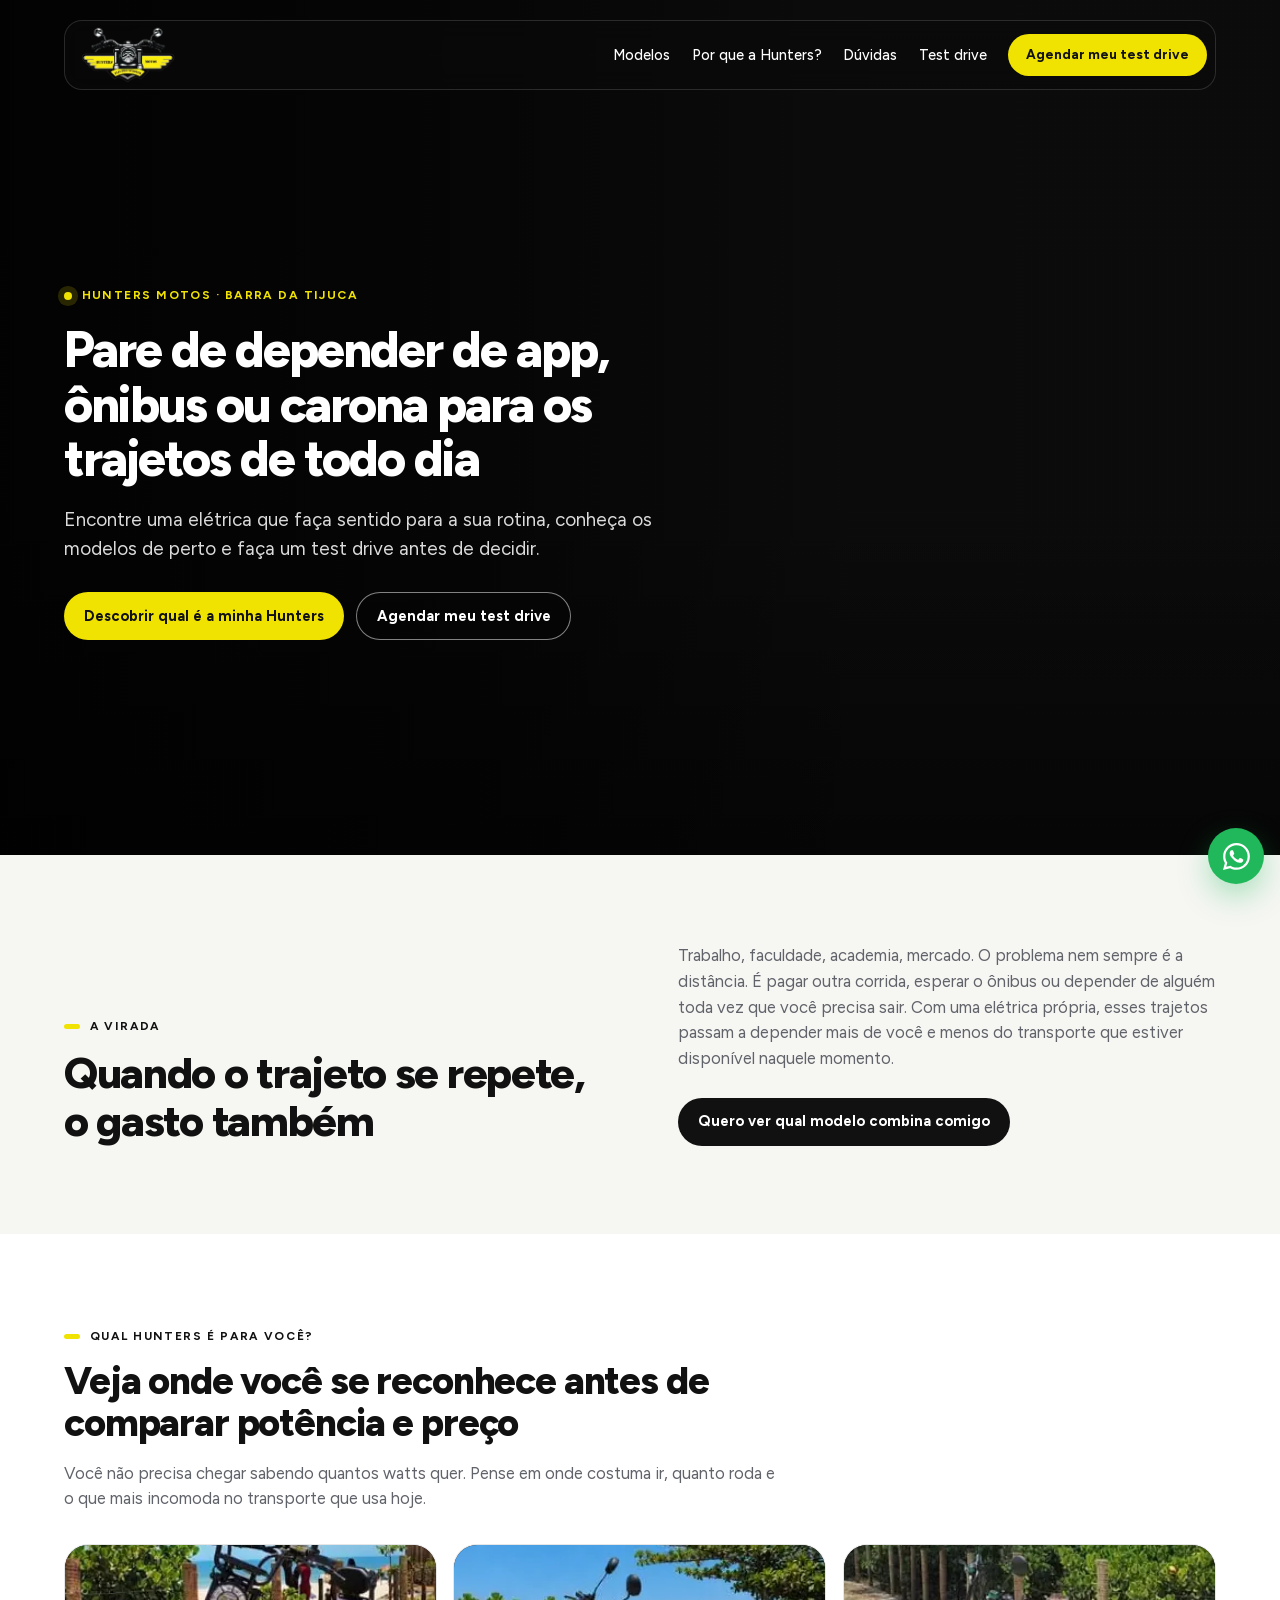
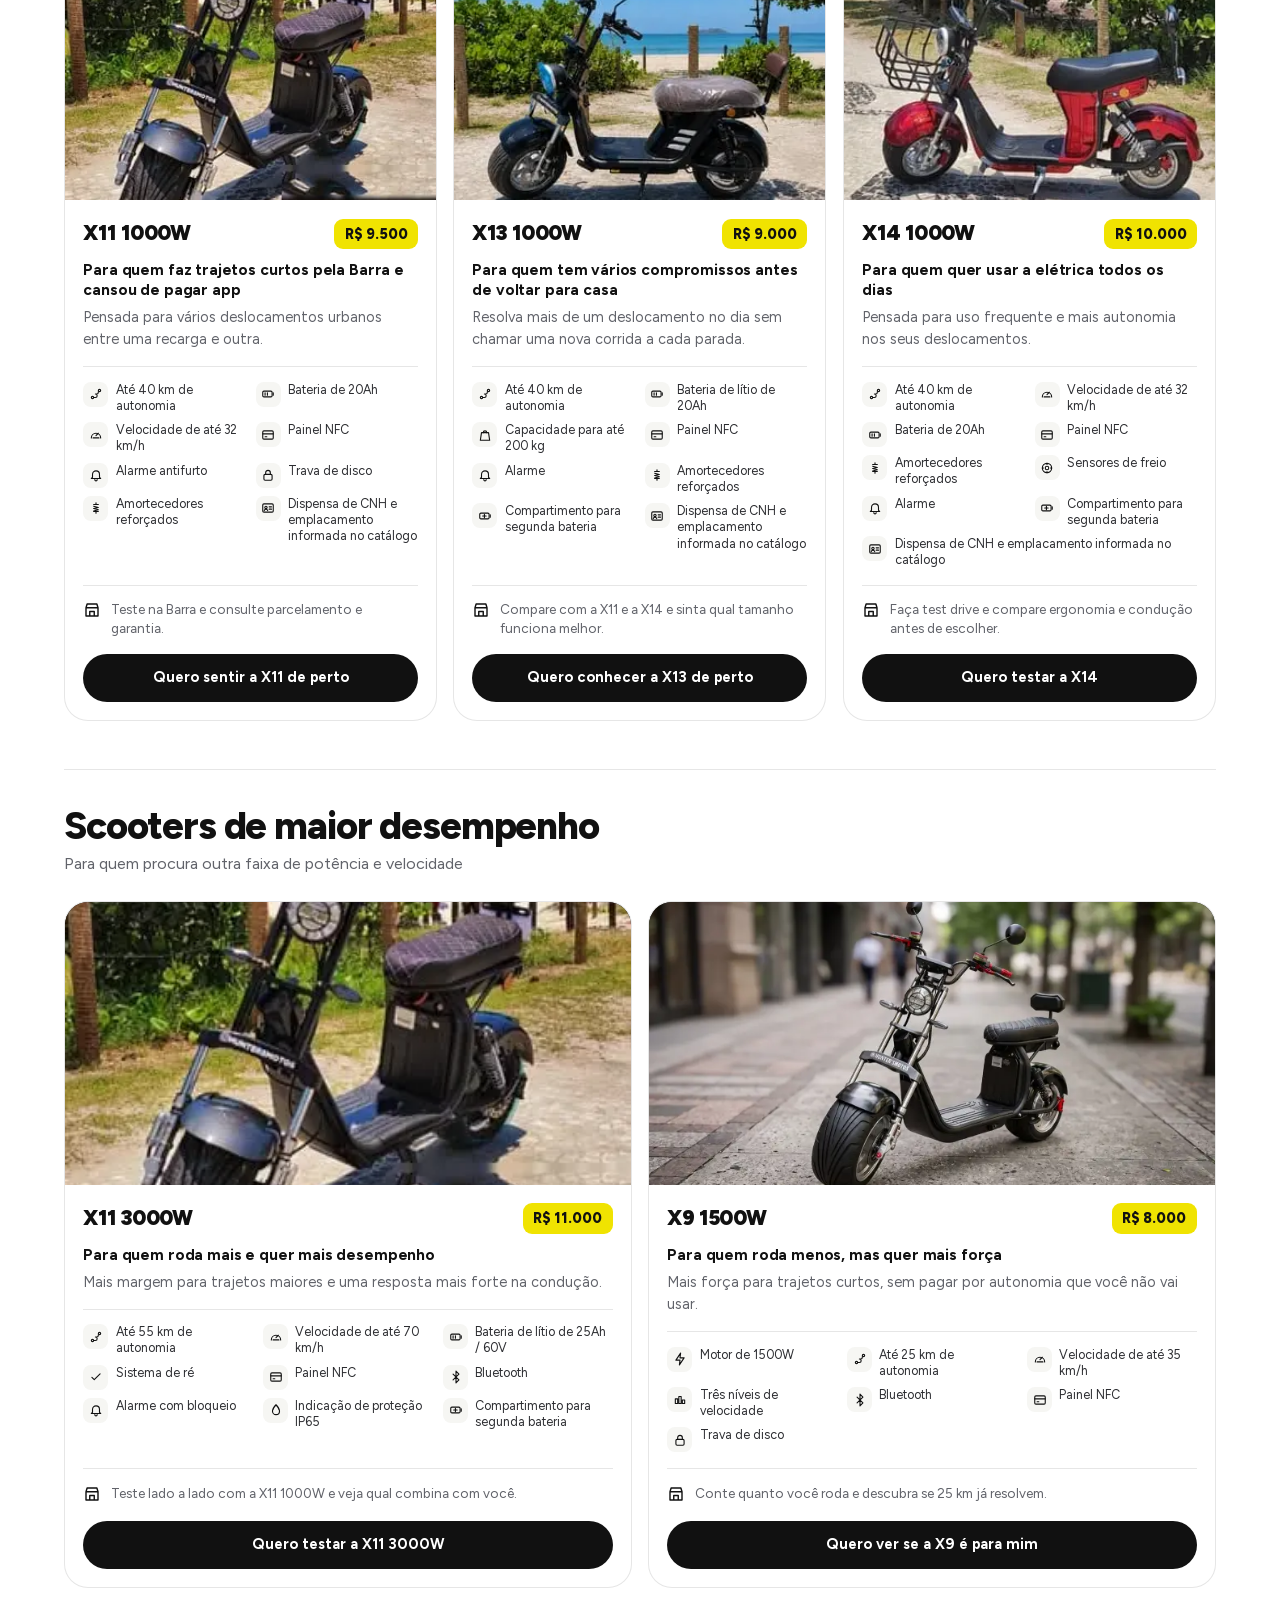
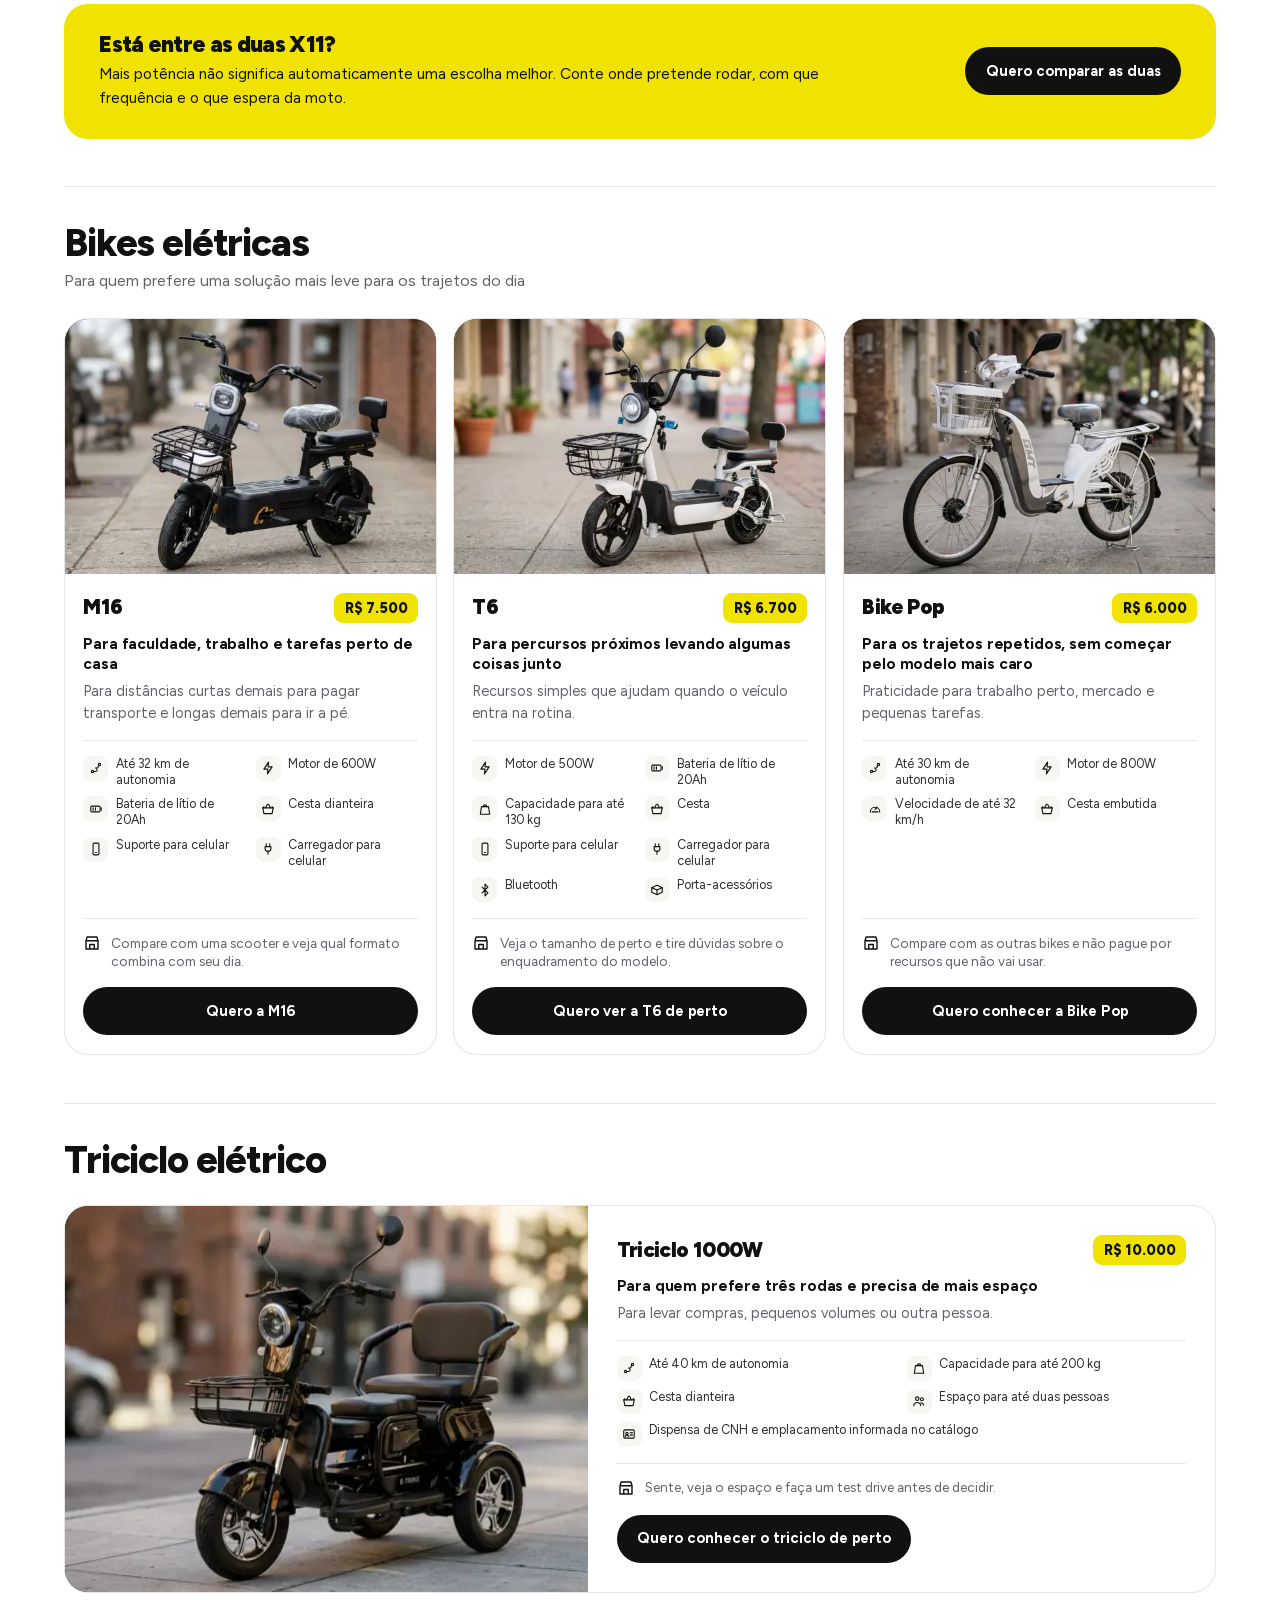
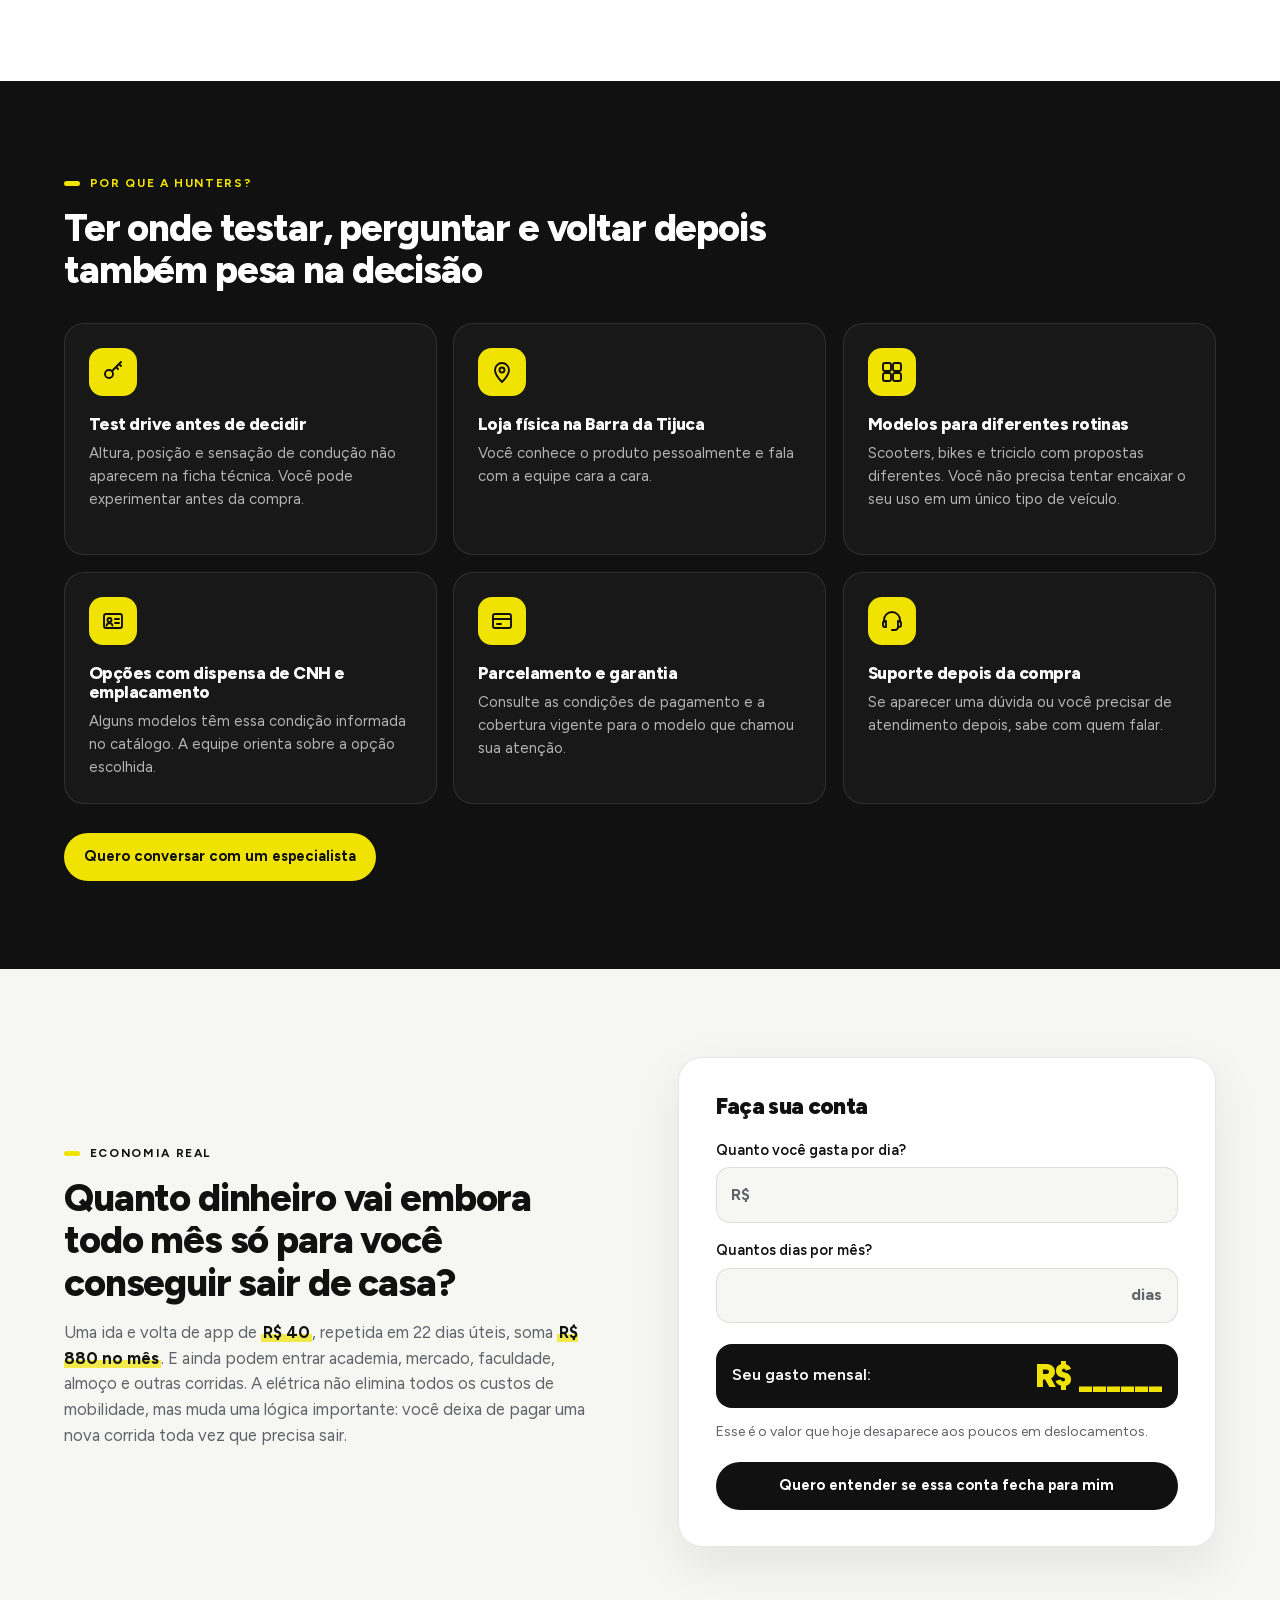
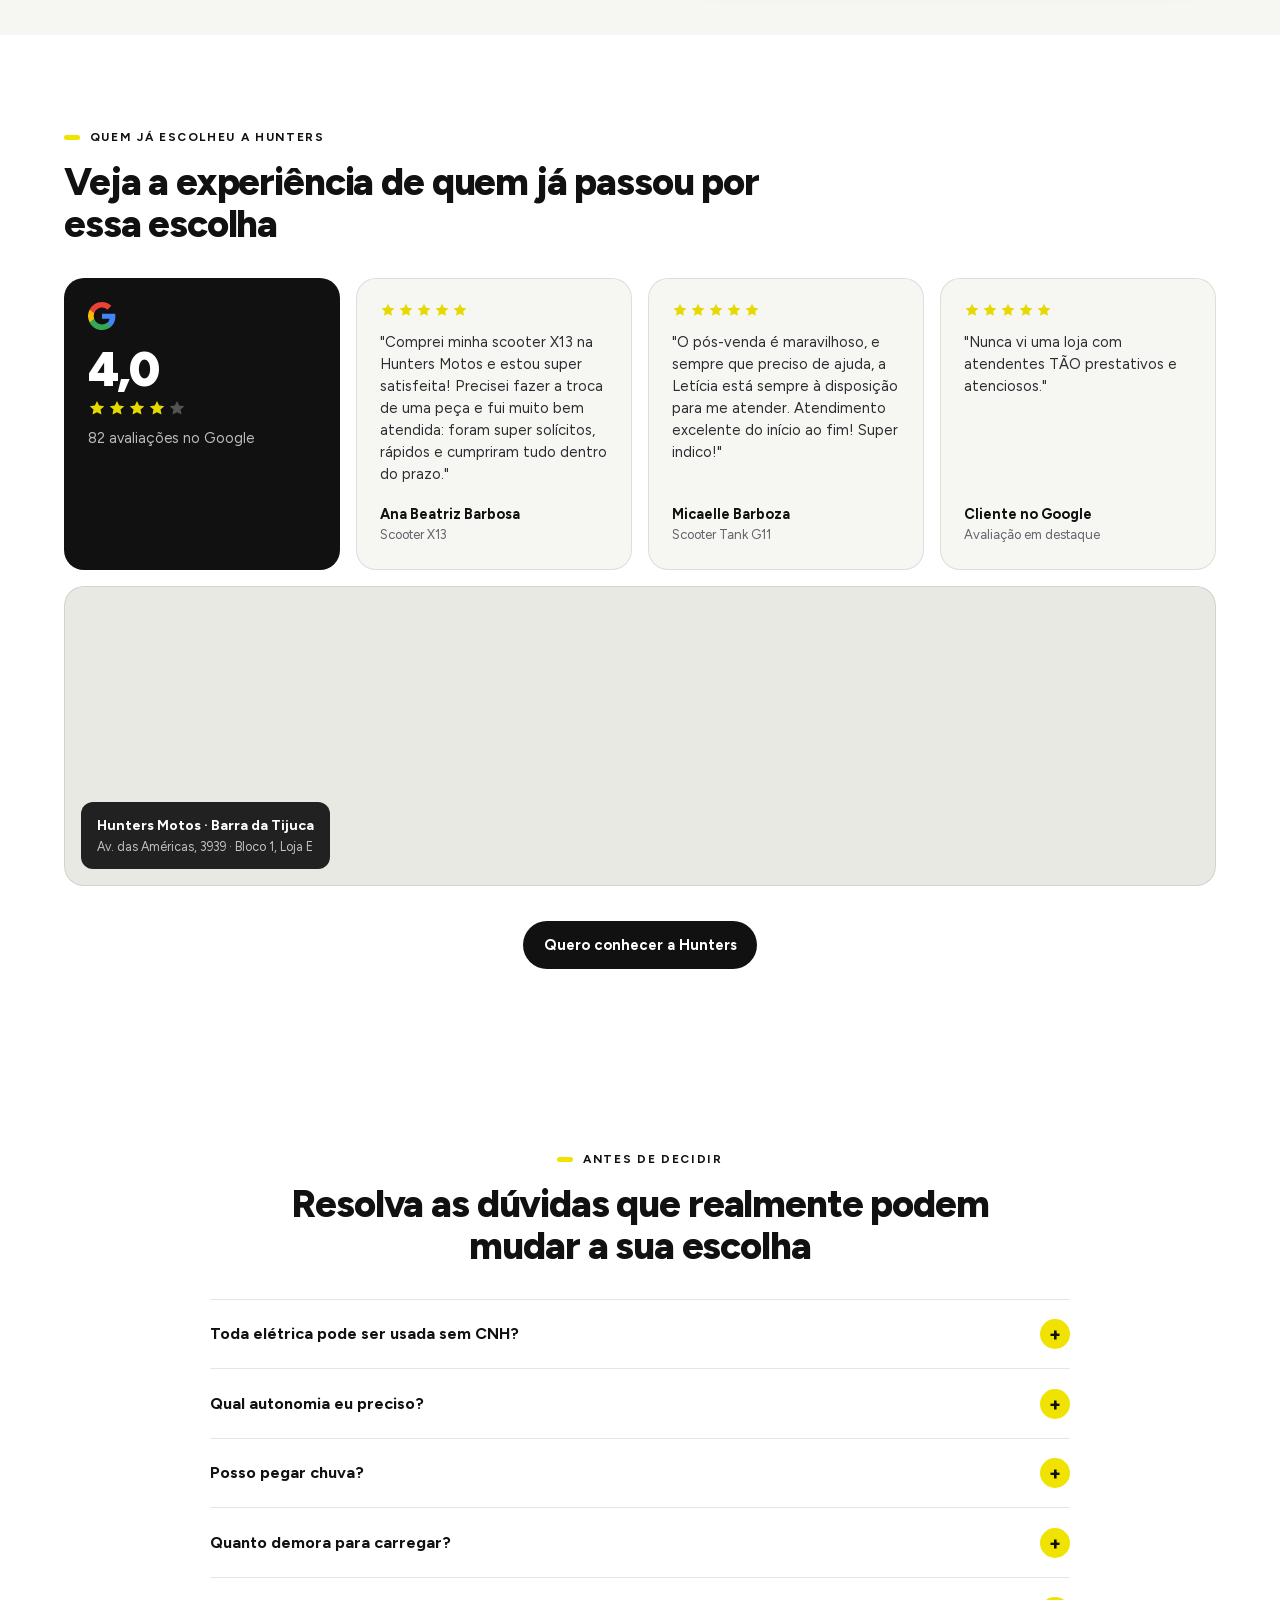
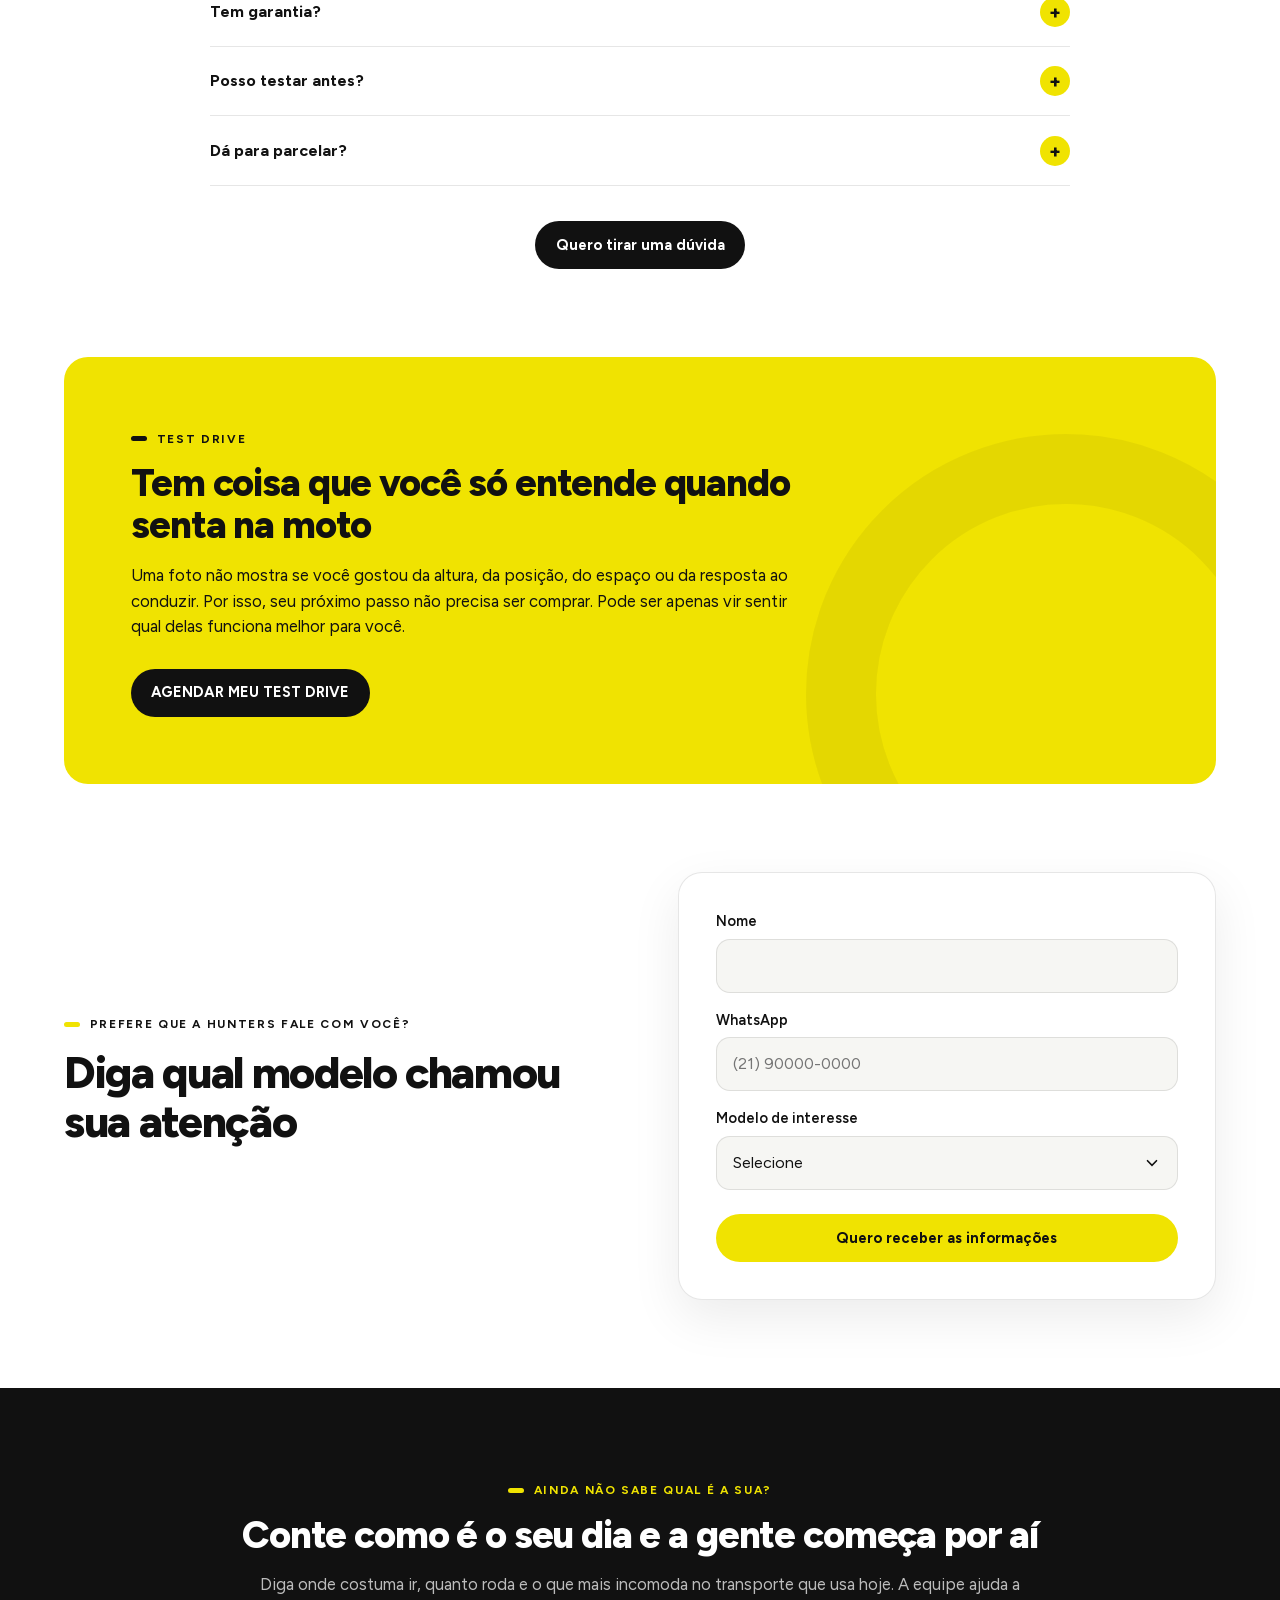
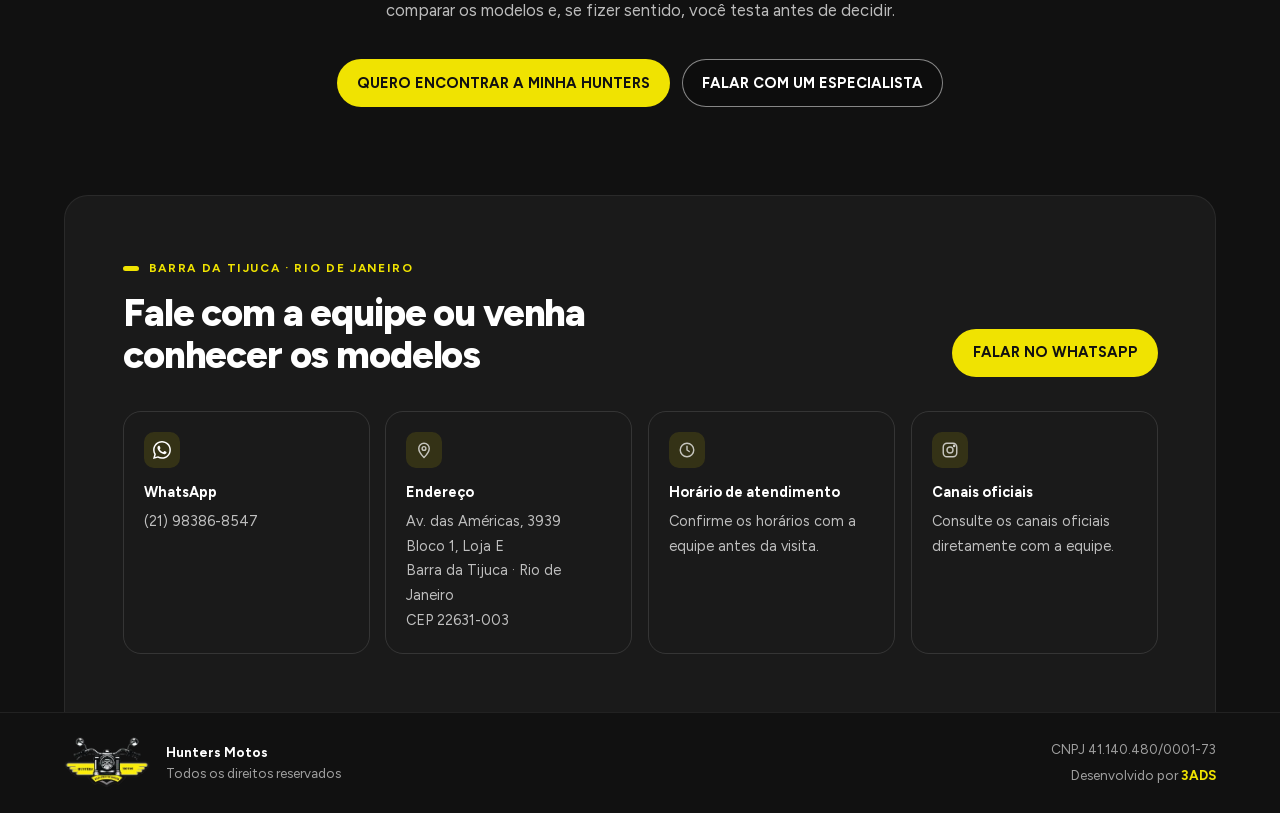
==== index.html @ ceadda67 "feat: hide header based on scroll direction" ====
<!doctype html>
<html lang="pt-BR">
<head>
  <meta charset="utf-8">
  <meta name="viewport" content="width=device-width, initial-scale=1">
  <title>Scooters e bikes elétricas na Barra da Tijuca | Hunters Motos</title>
  <meta name="description" content="Conheça scooters, bikes e triciclo elétricos da Hunters Motos na Barra da Tijuca, Rio de Janeiro. Compare modelos e agende seu test drive.">
  <meta name="robots" content="index, follow, max-image-preview:large, max-snippet:-1, max-video-preview:-1">
  <meta name="theme-color" content="#111111">
  <meta name="author" content="Hunters Motos">
  <meta name="geo.region" content="BR-RJ">
  <meta name="geo.placename" content="Barra da Tijuca, Rio de Janeiro">
  <link rel="canonical" href="https://produto.huntersmotos.com.br/">
  <link rel="alternate" hreflang="pt-BR" href="https://produto.huntersmotos.com.br/">
  <meta property="og:type" content="website">
  <meta property="og:locale" content="pt_BR">
  <meta property="og:site_name" content="Hunters Motos">
  <meta property="og:title" content="Scooters e bikes elétricas na Barra da Tijuca | Hunters Motos">
  <meta property="og:description" content="Compare scooters, bikes e triciclo elétricos e agende um test drive na Hunters Motos, na Barra da Tijuca.">
  <meta property="og:url" content="https://produto.huntersmotos.com.br/">
  <meta property="og:image" content="https://produto.huntersmotos.com.br/assets/images/hero-hunters.webp">
  <meta property="og:image:width" content="1920">
  <meta property="og:image:height" content="900">
  <meta property="og:image:alt" content="Scooter elétrica da Hunters Motos na Barra da Tijuca">
  <meta name="twitter:card" content="summary_large_image">
  <meta name="twitter:title" content="Scooters e bikes elétricas na Barra da Tijuca | Hunters Motos">
  <meta name="twitter:description" content="Compare modelos elétricos e agende seu test drive na Hunters Motos.">
  <meta name="twitter:image" content="https://produto.huntersmotos.com.br/assets/images/hero-hunters.webp">
  <link rel="icon" href="assets/images/logo-hunters.png" sizes="388x230">
  <link rel="preload" as="image" href="assets/images/hero-hunters-mobile-768.webp" media="(max-width: 900px)" fetchpriority="high">
  <link rel="preload" as="image" href="assets/images/hero-hunters-1280.webp" media="(min-width: 901px)" fetchpriority="high">
  <link rel="preload" as="font" href="assets/fonts/Figtree-Variable.woff2" type="font/woff2" crossorigin>
  <link rel="stylesheet" href="assets/css/styles.min.css?v=18">
  <script type="application/ld+json">
  {
    "@context": "https://schema.org",
    "@graph": [
      {
        "@type": "WebSite",
        "@id": "https://produto.huntersmotos.com.br/#website",
        "url": "https://produto.huntersmotos.com.br/",
        "name": "Hunters Motos",
        "inLanguage": "pt-BR"
      },
      {
        "@type": ["LocalBusiness", "Store"],
        "@id": "https://produto.huntersmotos.com.br/#localbusiness",
        "name": "Hunters Motos",
        "url": "https://produto.huntersmotos.com.br/",
        "image": "https://produto.huntersmotos.com.br/assets/images/hero-hunters.webp",
        "logo": "https://produto.huntersmotos.com.br/assets/images/logo-hunters.png",
        "telephone": "+55 21 98386-8547",
        "address": {
          "@type": "PostalAddress",
          "streetAddress": "Av. das Américas, 3939, Bloco 1, Loja E",
          "addressLocality": "Rio de Janeiro",
          "addressRegion": "RJ",
          "postalCode": "22631-003",
          "addressCountry": "BR"
        },
        "areaServed": "Barra da Tijuca, Rio de Janeiro",
        "hasMap": "https://www.google.com/maps/place/Hunters+Motos+%7C+Scooters+El%C3%A9tricas/@-23.0007255,-43.352311,17z/"
      },
      {
        "@type": "FAQPage",
        "@id": "https://produto.huntersmotos.com.br/#faq",
        "mainEntity": [
          {"@type":"Question","name":"Toda elétrica pode ser usada sem CNH?","acceptedAnswer":{"@type":"Answer","text":"Não. Isso depende da categoria e das características do veículo. Nos modelos em que o catálogo informa dispensa, confirme com a equipe as condições aplicáveis."}},
          {"@type":"Question","name":"Qual autonomia eu preciso?","acceptedAnswer":{"@type":"Answer","text":"Depende de quanto você roda por dia. Se a sua rotina é curta, talvez você não precise pagar pelo maior número do catálogo."}},
          {"@type":"Question","name":"Posso pegar chuva?","acceptedAnswer":{"@type":"Answer","text":"A resistência varia conforme o modelo. Confira a especificação da opção escolhida."}},
          {"@type":"Question","name":"Quanto demora para carregar?","acceptedAnswer":{"@type":"Answer","text":"Varia conforme bateria e modelo. O catálogo informa cerca de 6 horas em alguns produtos e de 6 a 8 horas na X11 3000W."}},
          {"@type":"Question","name":"Tem garantia?","acceptedAnswer":{"@type":"Answer","text":"Sim. Consulte a cobertura e as condições vigentes antes da compra."}},
          {"@type":"Question","name":"Posso testar antes?","acceptedAnswer":{"@type":"Answer","text":"Sim. O test drive pode ser agendado na loja da Barra da Tijuca."}},
          {"@type":"Question","name":"Dá para parcelar?","acceptedAnswer":{"@type":"Answer","text":"Sim. A equipe informa as condições disponíveis para o modelo escolhido."}}
        ]
      }
    ]
  }
  </script>
</head>
<body>
  <a class="skip-link" href="#conteudo">Pular para o conteúdo</a>

  <header class="site-header"><div class="container nav">
    <a class="brand" href="#topo" aria-label="Hunters Motos — início"><img src="assets/images/logo-hunters-194.webp" srcset="assets/images/logo-hunters-194.webp 194w, assets/images/logo-hunters.webp 388w" sizes="94px" alt="Hunters Motos · Electric Scooter" width="194" height="115" decoding="async"></a>
    <nav class="nav-links" aria-label="Principal">
      <a href="#modelos">Modelos</a><a href="#por-que">Por que a Hunters?</a><a href="#duvidas">Dúvidas</a><a href="#test-drive">Test drive</a>
      <a class="btn btn-small" data-whatsapp data-message="Oi, Hunters! Vi os modelos no site e quero agendar um test drive. Pode me passar os horários?">Agendar meu test drive</a>
    </nav>
  </div></header>

  <main id="conteudo">
    <!-- HERO -->
    <section class="hero" id="topo">
      <picture class="hero-media" aria-hidden="true">
        <source media="(max-width: 900px)" srcset="assets/images/hero-hunters-mobile-768.webp 768w, assets/images/hero-hunters-mobile.webp 1075w" sizes="100vw">
        <source media="(min-width: 901px)" srcset="assets/images/hero-hunters-1280.webp 1280w, assets/images/hero-hunters.webp 1920w" sizes="100vw">
        <img src="assets/images/hero-hunters-1280.webp" alt="" width="1280" height="600" fetchpriority="high" decoding="async">
      </picture>
      <div class="container"><div class="hero-copy">
        <p class="hero-label hero-reveal hero-reveal-label">HUNTERS MOTOS · BARRA DA TIJUCA</p>
        <h1 data-animated-heading aria-label="Pare de depender de app, ônibus ou carona para os trajetos de todo dia">Pare de depender de app, <br>ônibus ou carona para os <br>trajetos de todo dia</h1>
        <p class="lead hero-reveal hero-reveal-copy">Encontre uma elétrica que faça sentido para a sua rotina, conheça os modelos de perto e faça um test drive antes de decidir.</p>
        <div class="hero-actions hero-reveal hero-reveal-actions">
          <a class="btn" href="#modelos">Descobrir qual é a minha Hunters</a>
          <a class="btn btn-outline" data-whatsapp data-message="Oi, Hunters! Vi os modelos no site e quero agendar um test drive. Pode me passar os horários?">Agendar meu test drive</a>
        </div>
      </div></div>
    </section>

    <!-- 02 A VIRADA -->
    <section class="turn-section"><div class="container turn">
      <div><p class="eyebrow">A virada</p><h2>Quando o trajeto se repete, o gasto também</h2></div>
      <div class="turn-copy">
        <p>Trabalho, faculdade, academia, mercado. O problema nem sempre é a distância. É pagar outra corrida, esperar o ônibus ou depender de alguém toda vez que você precisa sair. Com uma elétrica própria, esses trajetos passam a depender mais de você e menos do transporte que estiver disponível naquele momento.</p>
        <a class="btn btn-dark" href="#modelos">Quero ver qual modelo combina comigo</a>
      </div>
    </div></section>

    <!-- 03 QUAL HUNTERS É PARA VOCÊ -->
    <section class="products-section" id="modelos">
      <div class="container"><div class="section-intro">
        <p class="eyebrow">Qual Hunters é para você?</p>
        <h2>Veja onde você se reconhece antes de comparar potência e preço</h2>
        <p>Você não precisa chegar sabendo quantos watts quer. Pense em onde costuma ir, quanto roda e o que mais incomoda no transporte que usa hoje.</p>
      </div></div>

      <div class="model-row">
        <article class="product-card">
          <div class="product-media"><img src="assets/images/products/x11-optimized.webp" alt="Scooter elétrica X11 da Hunters Motos" width="339" height="306" loading="lazy" decoding="async"></div>
          <div class="product-body">
            <div class="product-title-row"><h3 class="product-title">X11 1000W</h3><div class="product-price">R$ 9.500</div></div>
            <p class="product-for">Para quem faz trajetos curtos pela Barra e cansou de pagar app</p>
            <p class="product-desc">Pensada para vários deslocamentos urbanos entre uma recarga e outra.</p>
            <ul class="spec-list"><li>Até 40 km de autonomia</li><li>Bateria de 20Ah</li><li>Velocidade de até 32 km/h</li><li>Painel NFC</li><li>Alarme antifurto</li><li>Trava de disco</li><li>Amortecedores reforçados</li><li>Dispensa de CNH e emplacamento informada no catálogo</li></ul>
            <p class="why"><span class="why-icon" data-icon="store"></span>Teste na Barra e consulte parcelamento e garantia.</p>
            <a class="btn btn-dark" data-whatsapp data-message="Oi, Hunters! Quero sentir a X11 1000W de perto.">Quero sentir a X11 de perto</a>
          </div>
        </article>

        <article class="product-card">
          <div class="product-media"><img src="assets/images/products/x13-optimized.webp" alt="Scooter elétrica X13 da Hunters Motos" width="338" height="240" loading="lazy" decoding="async"></div>
          <div class="product-body">
            <div class="product-title-row"><h3 class="product-title">X13 1000W</h3><div class="product-price">R$ 9.000</div></div>
            <p class="product-for">Para quem tem vários compromissos antes de voltar para casa</p>
            <p class="product-desc">Resolva mais de um deslocamento no dia sem chamar uma nova corrida a cada parada.</p>
            <ul class="spec-list"><li>Até 40 km de autonomia</li><li>Bateria de lítio de 20Ah</li><li>Capacidade para até 200 kg</li><li>Painel NFC</li><li>Alarme</li><li>Amortecedores reforçados</li><li>Compartimento para segunda bateria</li><li>Dispensa de CNH e emplacamento informada no catálogo</li></ul>
            <p class="why"><span class="why-icon" data-icon="store"></span>Compare com a X11 e a X14 e sinta qual tamanho funciona melhor.</p>
            <a class="btn btn-dark" data-whatsapp data-message="Oi, Hunters! Quero conhecer a X13 de perto.">Quero conhecer a X13 de perto</a>
          </div>
        </article>

        <article class="product-card">
          <div class="product-media"><img src="assets/images/products/x14-optimized.webp" alt="Scooter elétrica X14 da Hunters Motos" width="332" height="238" loading="lazy" decoding="async"></div>
          <div class="product-body">
            <div class="product-title-row"><h3 class="product-title">X14 1000W</h3><div class="product-price">R$ 10.000</div></div>
            <p class="product-for">Para quem quer usar a elétrica todos os dias</p>
            <p class="product-desc">Pensada para uso frequente e mais autonomia nos seus deslocamentos.</p>
            <ul class="spec-list"><li>Até 40 km de autonomia</li><li>Velocidade de até 32 km/h</li><li>Bateria de 20Ah</li><li>Painel NFC</li><li>Amortecedores reforçados</li><li>Sensores de freio</li><li>Alarme</li><li>Compartimento para segunda bateria</li><li>Dispensa de CNH e emplacamento informada no catálogo</li></ul>
            <p class="why"><span class="why-icon" data-icon="store"></span>Faça test drive e compare ergonomia e condução antes de escolher.</p>
            <a class="btn btn-dark" data-whatsapp data-message="Oi, Hunters! Quero testar a X14.">Quero testar a X14</a>
          </div>
        </article>
      </div>

      <!-- Maior desempenho -->
      <div class="container group-head"><h2>Scooters de maior desempenho</h2><p>Para quem procura outra faixa de potência e velocidade</p></div>
      <div class="model-row model-row--two">
        <article class="product-card">
          <div class="product-media"><img src="assets/images/products/x11-optimized.webp" alt="Scooter elétrica X11 3000W da Hunters Motos" width="339" height="306" loading="lazy" decoding="async"></div>
          <div class="product-body">
            <div class="product-title-row"><h3 class="product-title">X11 3000W</h3><div class="product-price">R$ 11.000</div></div>
            <p class="product-for">Para quem roda mais e quer mais desempenho</p>
            <p class="product-desc">Mais margem para trajetos maiores e uma resposta mais forte na condução.</p>
            <ul class="spec-list"><li>Até 55 km de autonomia</li><li>Velocidade de até 70 km/h</li><li>Bateria de lítio de 25Ah / 60V</li><li>Sistema de ré</li><li>Painel NFC</li><li>Bluetooth</li><li>Alarme com bloqueio</li><li>Indicação de proteção IP65</li><li>Compartimento para segunda bateria</li></ul>
            <p class="why"><span class="why-icon" data-icon="store"></span>Teste lado a lado com a X11 1000W e veja qual combina com você.</p>
            <a class="btn btn-dark" data-whatsapp data-message="Oi, Hunters! Quero testar a X11 3000W.">Quero testar a X11 3000W</a>
          </div>
        </article>

        <article class="product-card">
          <div class="product-media"><img class="product-image--x9" src="assets/images/products/x9-700.webp" srcset="assets/images/products/x9-700.webp 700w, assets/images/products/x9.webp 1400w" sizes="(min-width: 901px) 45vw, 80vw" alt="Scooter elétrica X9 1500W da Hunters Motos" width="700" height="391" loading="lazy" decoding="async"></div>
          <div class="product-body">
            <div class="product-title-row"><h3 class="product-title">X9 1500W</h3><div class="product-price">R$ 8.000</div></div>
            <p class="product-for">Para quem roda menos, mas quer mais força</p>
            <p class="product-desc">Mais força para trajetos curtos, sem pagar por autonomia que você não vai usar.</p>
            <ul class="spec-list"><li>Motor de 1500W</li><li>Até 25 km de autonomia</li><li>Velocidade de até 35 km/h</li><li>Três níveis de velocidade</li><li>Bluetooth</li><li>Painel NFC</li><li>Trava de disco</li></ul>
            <p class="why"><span class="why-icon" data-icon="store"></span>Conte quanto você roda e descubra se 25 km já resolvem.</p>
            <a class="btn btn-dark" data-whatsapp data-message="Oi, Hunters! Quero ver se a X9 é para mim.">Quero ver se a X9 é para mim</a>
          </div>
        </article>
      </div>

      <div class="container">
        <aside class="compare-banner">
          <div class="compare-copy"><h3>Está entre as duas X11?</h3><p>Mais potência não significa automaticamente uma escolha melhor. Conte onde pretende rodar, com que frequência e o que espera da moto.</p></div>
          <a class="btn btn-dark" data-whatsapp data-message="Oi, Hunters! Quero comparar as duas X11 (1000W e 3000W).">Quero comparar as duas</a>
        </aside>
      </div>

      <!-- Bikes -->
      <div class="container group-head" id="bikes"><h2>Bikes elétricas</h2><p>Para quem prefere uma solução mais leve para os trajetos do dia</p></div>
      <div class="model-row">
        <article class="product-card">
          <div class="product-media"><img src="assets/images/products/m16-700.webp" srcset="assets/images/products/m16-700.webp 700w, assets/images/products/m16.webp 1370w" sizes="(min-width: 901px) 30vw, 80vw" alt="Bike elétrica M16 da Hunters Motos" width="700" height="390" loading="lazy" decoding="async"></div>
          <div class="product-body">
            <div class="product-title-row"><h3 class="product-title">M16</h3><div class="product-price">R$ 7.500</div></div>
            <p class="product-for">Para faculdade, trabalho e tarefas perto de casa</p>
            <p class="product-desc">Para distâncias curtas demais para pagar transporte e longas demais para ir a pé.</p>
            <ul class="spec-list"><li>Até 32 km de autonomia</li><li>Motor de 600W</li><li>Bateria de lítio de 20Ah</li><li>Cesta dianteira</li><li>Suporte para celular</li><li>Carregador para celular</li></ul>
            <p class="why"><span class="why-icon" data-icon="store"></span>Compare com uma scooter e veja qual formato combina com seu dia.</p>
            <a class="btn btn-dark" data-whatsapp data-message="Oi, Hunters! Quero a M16.">Quero a M16</a>
          </div>
        </article>

        <article class="product-card">
          <div class="product-media"><img src="assets/images/products/t6-700.webp" srcset="assets/images/products/t6-700.webp 700w, assets/images/products/t6.webp 1361w" sizes="(min-width: 901px) 30vw, 80vw" alt="Bike elétrica T6 da Hunters Motos" width="700" height="390" loading="lazy" decoding="async"></div>
          <div class="product-body">
            <div class="product-title-row"><h3 class="product-title">T6</h3><div class="product-price">R$ 6.700</div></div>
            <p class="product-for">Para percursos próximos levando algumas coisas junto</p>
            <p class="product-desc">Recursos simples que ajudam quando o veículo entra na rotina.</p>
            <ul class="spec-list"><li>Motor de 500W</li><li>Bateria de lítio de 20Ah</li><li>Capacidade para até 130 kg</li><li>Cesta</li><li>Suporte para celular</li><li>Carregador para celular</li><li>Bluetooth</li><li>Porta-acessórios</li></ul>
            <p class="why"><span class="why-icon" data-icon="store"></span>Veja o tamanho de perto e tire dúvidas sobre o enquadramento do modelo.</p>
            <a class="btn btn-dark" data-whatsapp data-message="Oi, Hunters! Quero ver a T6 de perto.">Quero ver a T6 de perto</a>
          </div>
        </article>

        <article class="product-card">
          <div class="product-media"><img src="assets/images/products/bike-pop-700.webp" srcset="assets/images/products/bike-pop-700.webp 700w, assets/images/products/bike-pop.webp 1363w" sizes="(min-width: 901px) 30vw, 80vw" alt="Bike Pop elétrica da Hunters Motos" width="700" height="391" loading="lazy" decoding="async"></div>
          <div class="product-body">
            <div class="product-title-row"><h3 class="product-title">Bike Pop</h3><div class="product-price">R$ 6.000</div></div>
            <p class="product-for">Para os trajetos repetidos, sem começar pelo modelo mais caro</p>
            <p class="product-desc">Praticidade para trabalho perto, mercado e pequenas tarefas.</p>
            <ul class="spec-list"><li>Até 30 km de autonomia</li><li>Motor de 800W</li><li>Velocidade de até 32 km/h</li><li>Cesta embutida</li></ul>
            <p class="why"><span class="why-icon" data-icon="store"></span>Compare com as outras bikes e não pague por recursos que não vai usar.</p>
            <a class="btn btn-dark" data-whatsapp data-message="Oi, Hunters! Quero conhecer a Bike Pop.">Quero conhecer a Bike Pop</a>
          </div>
        </article>
      </div>

      <!-- Triciclo -->
      <div class="container group-head" id="triciclo"><h2>Triciclo elétrico</h2></div>
      <div class="container">
        <article class="product-card is-wide">
          <div class="product-media"><img class="product-image--triciclo" src="assets/images/products/triciclo-700.webp" srcset="assets/images/products/triciclo-700.webp 700w, assets/images/products/triciclo.webp 1400w" sizes="(min-width: 901px) 45vw, 80vw" alt="Triciclo elétrico 1000W da Hunters Motos" width="700" height="389" loading="lazy" decoding="async"></div>
          <div class="product-body">
            <div class="product-title-row"><h3 class="product-title">Triciclo 1000W</h3><div class="product-price">R$ 10.000</div></div>
            <p class="product-for">Para quem prefere três rodas e precisa de mais espaço</p>
            <p class="product-desc">Para levar compras, pequenos volumes ou outra pessoa.</p>
            <ul class="spec-list"><li>Até 40 km de autonomia</li><li>Capacidade para até 200 kg</li><li>Cesta dianteira</li><li>Espaço para até duas pessoas</li><li>Dispensa de CNH e emplacamento informada no catálogo</li></ul>
            <p class="why"><span class="why-icon" data-icon="store"></span>Sente, veja o espaço e faça um test drive antes de decidir.</p>
            <a class="btn btn-dark" data-whatsapp data-message="Oi, Hunters! Quero conhecer o triciclo de perto.">Quero conhecer o triciclo de perto</a>
          </div>
        </article>
      </div>
    </section>

    <!-- 04 POR QUE A HUNTERS -->
    <section class="dark-section" id="por-que"><div class="container">
      <div class="section-intro"><p class="eyebrow">Por que a Hunters?</p><h2>Ter onde testar, perguntar e voltar depois também pesa na decisão</h2></div>
      <div class="service-grid">
        <article class="service-card"><div class="service-icon" data-icon="key"></div><h3>Test drive antes de decidir</h3><p>Altura, posição e sensação de condução não aparecem na ficha técnica. Você pode experimentar antes da compra.</p></article>
        <article class="service-card"><div class="service-icon" data-icon="pin"></div><h3>Loja física na Barra da Tijuca</h3><p>Você conhece o produto pessoalmente e fala com a equipe cara a cara.</p></article>
        <article class="service-card"><div class="service-icon" data-icon="grid"></div><h3>Modelos para diferentes rotinas</h3><p>Scooters, bikes e triciclo com propostas diferentes. Você não precisa tentar encaixar o seu uso em um único tipo de veículo.</p></article>
        <article class="service-card"><div class="service-icon" data-icon="idcard"></div><h3>Opções com dispensa de CNH e emplacamento</h3><p>Alguns modelos têm essa condição informada no catálogo. A equipe orienta sobre a opção escolhida.</p></article>
        <article class="service-card"><div class="service-icon" data-icon="card"></div><h3>Parcelamento e garantia</h3><p>Consulte as condições de pagamento e a cobertura vigente para o modelo que chamou sua atenção.</p></article>
        <article class="service-card"><div class="service-icon" data-icon="headset"></div><h3>Suporte depois da compra</h3><p>Se aparecer uma dúvida ou você precisar de atendimento depois, sabe com quem falar.</p></article>
      </div>
      <div class="hero-actions"><a class="btn" data-whatsapp data-message="Oi, Hunters! Quero conversar com um especialista.">Quero conversar com um especialista</a></div>
    </div></section>

    <!-- 05 ECONOMIA REAL -->
    <section class="economy-section" id="economia"><div class="container split">
      <div>
        <p class="eyebrow">Economia real</p>
        <h2>Quanto dinheiro vai embora todo mês só para você conseguir sair de casa?</h2>
        <p class="body-lg">Uma ida e volta de app de <strong>R$ 40</strong>, repetida em 22 dias úteis, soma <strong>R$ 880 no mês</strong>. E ainda podem entrar academia, mercado, faculdade, almoço e outras corridas. A elétrica não elimina todos os custos de mobilidade, mas muda uma lógica importante: você deixa de pagar uma nova corrida toda vez que precisa sair.</p>
      </div>
      <form class="calc-card" data-calc>
        <h3>Faça sua conta</h3>
        <label class="field"><span>Quanto você gasta por dia?</span><span class="input-wrap"><em>R$</em><input type="text" inputmode="decimal" name="daily" autocomplete="off" aria-label="Quanto você gasta por dia, em reais"></span></label>
        <label class="field"><span>Quantos dias por mês?</span><span class="input-wrap"><input type="number" inputmode="numeric" min="0" max="31" name="days" aria-label="Quantos dias por mês"><em>dias</em></span></label>
        <div class="calc-result"><span>Seu gasto mensal:</span><strong data-calc-result aria-live="polite">R$ ______</strong></div>
        <p class="calc-note">Esse é o valor que hoje desaparece aos poucos em deslocamentos.</p>
        <a class="btn btn-dark" data-whatsapp data-calc-cta data-message="Oi, Hunters! Quero entender se essa conta fecha para mim.">Quero entender se essa conta fecha para mim</a>
      </form>
    </div></section>

    <!-- 06 PROVA SOCIAL -->
    <section class="reviews-section" id="avaliacoes"><div class="container">
      <div class="section-intro"><p class="eyebrow">Quem já escolheu a Hunters</p><h2>Veja a experiência de quem já passou por essa escolha</h2></div>
      <div class="review-grid">
        <a class="rating-card" href="#" data-google-reviews target="_blank" rel="noopener">
          <span class="google-g" aria-hidden="true"><svg viewBox="0 0 24 24"><path fill="#4285F4" d="M23.5 12.3c0-.8-.1-1.6-.2-2.3H12v4.4h6.5c-.3 1.5-1.1 2.8-2.4 3.6v3h3.9c2.3-2.1 3.5-5.2 3.5-8.7Z"/><path fill="#34A853" d="M12 24c3.2 0 6-1.1 7.9-2.9l-3.9-3c-1.1.7-2.4 1.2-4 1.2-3.1 0-5.7-2.1-6.7-4.9H1.4v3.1C3.4 21.4 7.4 24 12 24Z"/><path fill="#FBBC05" d="M5.3 14.4c-.5-1.5-.5-3.2 0-4.7V6.6H1.4C-.5 10-.5 14 1.4 17.4l3.9-3Z"/><path fill="#EA4335" d="M12 4.8c1.8 0 3.3.6 4.6 1.8l3.4-3.4C17.9 1.2 15.2 0 12 0 7.4 0 3.4 2.6 1.4 6.6l3.9 3.1c1-2.8 3.6-4.9 6.7-4.9Z"/></svg></span>
          <strong class="rating-number">4,0</strong>
          <span class="stars" role="img" aria-label="4 de 5 estrelas"><i></i><i></i><i></i><i></i><i class="off"></i></span>
          <span class="rating-count">82 avaliações no Google</span>
        </a>
        <article class="review-card">
          <span class="stars" role="img" aria-label="5 estrelas"><i></i><i></i><i></i><i></i><i></i></span>
          <p>"Comprei minha scooter X13 na Hunters Motos e estou super satisfeita! Precisei fazer a troca de uma peça e fui muito bem atendida: foram super solícitos, rápidos e cumpriram tudo dentro do prazo."</p>
          <strong>Ana Beatriz Barbosa</strong><span>Scooter X13</span>
        </article>
        <article class="review-card">
          <span class="stars" role="img" aria-label="5 estrelas"><i></i><i></i><i></i><i></i><i></i></span>
          <p>"O pós-venda é maravilhoso, e sempre que preciso de ajuda, a Letícia está sempre à disposição para me atender. Atendimento excelente do início ao fim! Super indico!"</p>
          <strong>Micaelle Barboza</strong><span>Scooter Tank G11</span>
        </article>
        <article class="review-card">
          <span class="stars" role="img" aria-label="5 estrelas"><i></i><i></i><i></i><i></i><i></i></span>
          <p>"Nunca vi uma loja com atendentes TÃO prestativos e atenciosos."</p>
          <strong>Cliente no Google</strong><span>Avaliação em destaque</span>
        </article>
      </div>
      <div class="map-card"><iframe title="Mapa da loja Hunters Motos na Barra da Tijuca" src="https://www.google.com/maps/embed?pb=!1m18!1m12!1m3!1d3675.3804628356756!2d-43.356809285433156!3d-23.000577884961708!2m3!1f0!2f0!3f0!3m2!1i1024!2i768!4f13.1!3m3!1m2!1s0x9bdac9eb0ab1e5%3A0x9dc4954e50f81941!2sAv.%20das%20Am%C3%A9ricas%2C%203939%20-%20Barra%20da%20Tijuca%2C%20Rio%20de%20Janeiro%20-%20RJ%2C%2022631-003!5e0!3m2!1spt-BR!2sbr!4v1698156497630!5m2!1spt-BR!2sbr" width="1024" height="768" loading="lazy" referrerpolicy="no-referrer-when-downgrade"></iframe><div class="map-note"><strong>Hunters Motos · Barra da Tijuca</strong><span>Av. das Américas, 3939 · Bloco 1, Loja E</span></div></div>
      <div class="hero-actions center"><a class="btn btn-dark" data-whatsapp data-message="Oi, Hunters! Quero conhecer a Hunters.">Quero conhecer a Hunters</a></div>
    </div></section>

    <!-- 07 FAQ -->
    <section id="duvidas"><div class="container">
      <div class="section-intro center"><p class="eyebrow">Antes de decidir</p><h2>Resolva as dúvidas que realmente podem mudar a sua escolha</h2></div>
      <div class="faq-list">
        <details class="faq-item"><summary>Toda elétrica pode ser usada sem CNH?</summary><p>Não. Isso depende da categoria e das características do veículo. Nos modelos em que o catálogo informa dispensa, confirme com a equipe as condições aplicáveis.</p></details>
        <details class="faq-item"><summary>Qual autonomia eu preciso?</summary><p>Depende de quanto você roda por dia. Se a sua rotina é curta, talvez você não precise pagar pelo maior número do catálogo.</p></details>
        <details class="faq-item"><summary>Posso pegar chuva?</summary><p>A resistência varia conforme o modelo. Confira a especificação da opção escolhida.</p></details>
        <details class="faq-item"><summary>Quanto demora para carregar?</summary><p>Varia conforme bateria e modelo. O catálogo informa cerca de 6 horas em alguns produtos e de 6 a 8 horas na X11 3000W.</p></details>
        <details class="faq-item"><summary>Tem garantia?</summary><p>Sim. Consulte a cobertura e as condições vigentes antes da compra.</p></details>
        <details class="faq-item"><summary>Posso testar antes?</summary><p>Sim. O test drive pode ser agendado na loja da Barra da Tijuca.</p></details>
        <details class="faq-item"><summary>Dá para parcelar?</summary><p>Sim. A equipe informa as condições disponíveis para o modelo escolhido.</p></details>
      </div>
      <div class="hero-actions center"><a class="btn btn-dark" data-whatsapp data-message="Oi, Hunters! Quero tirar uma dúvida.">Quero tirar uma dúvida</a></div>
    </div></section>

    <!-- 08 TEST DRIVE -->
    <section class="testdrive-section" id="test-drive"><div class="container"><div class="support-banner">
      <p class="eyebrow">Test drive</p>
      <h2>Tem coisa que você só entende quando senta na moto</h2>
      <p>Uma foto não mostra se você gostou da altura, da posição, do espaço ou da resposta ao conduzir. Por isso, seu próximo passo não precisa ser comprar. Pode ser apenas vir sentir qual delas funciona melhor para você.</p>
      <a class="btn btn-dark" data-whatsapp data-message="Oi, Hunters! Vi os modelos no site e quero agendar um test drive. Pode me passar os horários?">AGENDAR MEU TEST DRIVE</a>
    </div></div></section>

    <!-- 09 FORM -->
    <section class="lead-section"><div class="container split split-form">
      <div><p class="eyebrow">Prefere que a Hunters fale com você?</p><h2>Diga qual modelo chamou sua atenção</h2></div>
      <form class="lead-form" data-lead-form>
        <label class="field"><span>Nome</span><input type="text" name="nome" autocomplete="name" required></label>
        <label class="field"><span>WhatsApp</span><input type="tel" name="whatsapp" autocomplete="tel" inputmode="tel" placeholder="(21) 90000-0000" required></label>
        <label class="field"><span>Modelo de interesse</span><select name="modelo" required>
          <option value="" disabled selected>Selecione</option>
          <option>X11 1000W</option><option>X13 1000W</option><option>X14 1000W</option><option>X11 3000W</option><option>X9 1500W</option><option>M16</option><option>T6</option><option>Bike Pop</option><option>Triciclo 1000W</option>
        </select></label>
        <button class="btn" type="submit">Quero receber as informações</button>
      </form>
    </div></section>

    <!-- 10 AINDA NÃO SABE -->
    <section class="final-section"><div class="container final">
      <p class="eyebrow">Ainda não sabe qual é a sua?</p>
      <h2>Conte como é o seu dia e a gente começa por aí</h2>
      <p>Diga onde costuma ir, quanto roda e o que mais incomoda no transporte que usa hoje. A equipe ajuda a comparar os modelos e, se fizer sentido, você testa antes de decidir.</p>
      <div class="hero-actions center">
        <a class="btn" data-whatsapp data-message="Oi, Hunters! Estou procurando uma elétrica para a minha rotina e ainda não sei qual modelo escolher. Pode me ajudar?">QUERO ENCONTRAR A MINHA HUNTERS</a>
        <a class="btn btn-outline" data-whatsapp data-message="Oi, Hunters! Estou procurando uma elétrica para a minha rotina e ainda não sei qual modelo escolher. Pode me ajudar?">FALAR COM UM ESPECIALISTA</a>
      </div>
    </div></section>

    <!-- CONTATO -->
    <section class="contact-section" id="contato"><div class="container"><div class="contact-panel">
      <div class="contact-top">
        <div><p class="eyebrow">BARRA DA TIJUCA · RIO DE JANEIRO</p><h2>Fale com a equipe ou venha conhecer os modelos</h2></div>
        <a class="btn" data-whatsapp data-message="Oi, Hunters! Quero falar com a equipe.">FALAR NO WHATSAPP</a>
      </div>
      <div class="stores">
        <div class="store"><span class="store-icon" data-icon="whatsapp"></span><strong>WhatsApp</strong><a data-whatsapp data-message="Oi, Hunters! Quero falar com a equipe.">(21) 98386-8547</a></div>
        <div class="store"><span class="store-icon" data-icon="pin"></span><strong>Endereço</strong><span>Av. das Américas, 3939<br>Bloco 1, Loja E<br>Barra da Tijuca · Rio de Janeiro<br>CEP 22631-003</span></div>
        <div class="store"><span class="store-icon" data-icon="clock"></span><strong>Horário de atendimento</strong><span>Confirme os horários com a equipe antes da visita.</span></div>
        <div class="store"><span class="store-icon" data-icon="instagram"></span><strong>Canais oficiais</strong><span>Consulte os canais oficiais diretamente com a equipe.</span></div>
      </div>
    </div></div></section>
  </main>

  <footer class="site-footer"><div class="container footer-inner">
    <div class="footer-brand"><img src="assets/images/logo-hunters-194.webp" srcset="assets/images/logo-hunters-194.webp 194w, assets/images/logo-hunters.webp 388w" sizes="86px" alt="Hunters Motos" width="194" height="115" loading="lazy" decoding="async"><span><strong>Hunters Motos</strong><br>Todos os direitos reservados</span></div>
    <div class="footer-meta"><span>CNPJ 41.140.480/0001-73</span><span>Desenvolvido por <a href="https://3ads.com.br/" target="_blank" rel="noopener noreferrer">3ADS</a></span></div>
  </div></footer>

  <a class="floating-whatsapp" data-whatsapp data-message="Oi, Hunters! Estou procurando uma elétrica para a minha rotina e ainda não sei qual modelo escolher. Pode me ajudar?" aria-label="Falar no WhatsApp"></a>
  <script src="assets/js/main.min.js?v=10" defer></script>
</body>
</html>
---- assets/css/styles.min.css ----
@font-face{font-family:Figtree;font-style:normal;font-weight:400 900;font-display:swap;src:url("../fonts/Figtree-Variable.woff2") format("woff2")}:root{--ink:#111111;--ink-soft:#1a1a1a;--paper:#f6f6f3;--white:#ffffff;--muted:#61636a;--line:rgba(17, 17, 17, 0.1);--accent:#f0e301;--accent-dark:#e6d900;--shadow:0 18px 50px rgba(17, 17, 17, 0.08);--radius:20px}*{box-sizing:border-box}html{scroll-behavior:smooth}body{margin:0;overflow-x:clip;background:var(--white);color:var(--ink);font-family:Figtree,system-ui,-apple-system,BlinkMacSystemFont,"Segoe UI",sans-serif;line-height:1.55;-webkit-font-smoothing:antialiased;text-rendering:optimizeLegibility}img{display:block;max-width:100%;height:auto}a{color:inherit;text-decoration:none}button,input,select{font:inherit}button{cursor:pointer}svg{display:block}.whatsapp-icon{display:block;width:24px;height:24px;flex:0 0 auto}:focus-visible{outline:3px solid var(--accent);outline-offset:3px}.skip-link{position:fixed;left:1rem;top:-5rem;z-index:1000;padding:.7rem 1rem;border-radius:99px;background:var(--accent);color:var(--ink);font-weight:700}.skip-link:focus{top:1rem}.container,.model-row{width:90%;max-width:1280px;margin-left:auto;margin-right:auto}h1,h2,h3{margin-top:0;letter-spacing:-.03em;line-height:1.1;font-weight:800}h1{margin-bottom:1.3rem;font-size:clamp(2rem, 9vw, 2.7rem)}h2{margin-bottom:1rem;font-size:clamp(1.75rem, 7vw, 2.4rem)}h3{margin-bottom:.5rem;font-size:1.2rem}p{margin-top:0}section{padding:68px 0}.group-head[id],section[id]{scroll-margin-top:90px}.eyebrow{display:inline-flex;align-items:center;gap:.6rem;margin:0 0 .9rem;color:var(--ink);font-size:.74rem;font-weight:700;letter-spacing:.14em;text-transform:uppercase}.eyebrow::before{content:"";flex:0 0 auto;width:16px;height:5px;border-radius:3px;background:var(--accent)}.contact-panel .eyebrow,.dark-section .eyebrow,.final-section .eyebrow{color:var(--accent)}.lead{color:rgba(255,255,255,.86);font-size:clamp(1.03rem, 4vw, 1.18rem)}.body-lg{color:var(--muted);font-size:1.04rem}.body-lg strong{padding-inline:2px;color:var(--ink);background:linear-gradient(transparent 58%,rgba(240,227,1,.7) 58%)}.section-intro{max-width:720px;margin-bottom:2rem}.section-intro p:not(.eyebrow){color:var(--muted);font-size:1.04rem}.section-intro.center{margin-inline:auto;text-align:center}.section-intro.center .eyebrow{justify-content:center}.site-header{position:absolute;inset:0 0 auto;z-index:50;padding-top:12px;opacity:1;transform:translateY(0);transition:transform .35s cubic-bezier(.2,.7,.2,1),opacity .25s ease,padding-top .25s ease;will-change:transform}.site-header.is-scrolled{position:fixed;padding-top:8px}.site-header.is-hidden{opacity:0;transform:translateY(calc(-100% - 24px));pointer-events:none}.nav{display:flex;align-items:center;justify-content:space-between;gap:.75rem;min-height:58px;padding:4px 5px 4px 12px;border:1px solid rgba(255,255,255,.14);border-radius:18px;background:rgba(10,10,10,.62);-webkit-backdrop-filter:blur(12px);backdrop-filter:blur(12px)}.site-header.is-scrolled .nav{background:rgba(10,10,10,.9)}.brand{flex:0 0 auto}.brand img{width:76px;height:46px;object-fit:contain}.nav-links{display:flex;align-items:center;gap:.8rem;color:#fff;font-size:.9rem;font-weight:500}.nav-links a:not(.btn){display:none}.nav-links a:not(.btn):hover{color:var(--accent)}.btn{display:inline-flex;align-items:center;justify-content:center;gap:.55rem;min-height:48px;padding:.72rem 1.2rem;border:1px solid transparent;border-radius:999px;background:var(--accent);color:var(--ink);font-size:.92rem;font-weight:700;text-align:center;cursor:pointer;transition:transform .2s ease,background-color .2s ease,color .2s ease}.btn:hover{background:var(--accent-dark);transform:translateY(-2px)}.btn-outline{border-color:rgba(255,255,255,.5);background:0 0;color:#fff}.btn-outline:hover{background:rgba(255,255,255,.12)}.btn-dark{background:var(--ink);color:#fff}.btn-dark:hover{background:#2b2b2b}.btn-small{min-height:40px;padding:.5rem .85rem;font-size:.78rem}.hero-actions{display:flex;flex-wrap:wrap;gap:.75rem;margin-top:1.8rem}.hero-actions .btn{width:100%}.hero-actions.center{justify-content:center;margin-top:2.2rem}.hero{--hero-media-height:350px;position:relative;min-height:0;overflow:hidden;padding:calc(var(--hero-media-height) + 8px) 0 56px;background:#0c0c0c;color:#fff}.hero-media{position:absolute;inset:0 0 auto;z-index:0;height:var(--hero-media-height);overflow:hidden}.hero-media img{width:100%;height:100%;object-fit:cover;object-position:center}.hero::after{content:"";position:absolute;inset:0 0 auto;z-index:1;height:var(--hero-media-height);pointer-events:none;background:linear-gradient(180deg,rgba(0,0,0,.54),transparent 32%,transparent 66%,#0c0c0c)}.hero .container{position:relative;z-index:2}.hero-copy{max-width:620px}.hero h1{margin-bottom:1.1rem;font-size:clamp(2rem, 8.4vw, 2.55rem);letter-spacing:-.04em}.hero h1 br{display:none}.hero-label{display:inline-flex;align-items:center;gap:.6rem;margin-bottom:1.1rem;color:var(--accent);font-size:.75rem;font-weight:700;letter-spacing:.12em}.hero-label::before{content:"";width:8px;height:8px;border-radius:50%;background:currentColor;box-shadow:0 0 0 6px rgba(240,227,1,.16)}.hero-actions .btn-outline{background:rgba(8,8,8,.35);-webkit-backdrop-filter:blur(6px);backdrop-filter:blur(6px)}.hero-reveal{animation:hero-fade .7s ease both}.hero-reveal-label{animation-delay:.08s}.hero-reveal-copy{animation-delay:.18s}.hero-reveal-actions{animation-delay:.28s}.reveal-ready{opacity:0;transform:translateY(24px);transition:opacity .65s ease,transform .65s cubic-bezier(.2,.7,.2,1);will-change:opacity,transform}.reveal-ready.reveal-delay-1{transition-delay:.06s}.reveal-ready.reveal-delay-2{transition-delay:.12s}.reveal-ready.reveal-delay-3{transition-delay:.18s}.reveal-ready.is-visible{opacity:1;transform:translateY(0)}.turn-section{background:var(--paper)}.split,.turn{display:grid;grid-template-columns:minmax(0,1fr);gap:1.3rem;align-items:center}.split>*,.turn>*{min-width:0}.turn h2{margin-bottom:0}.turn-copy p{margin-bottom:1.6rem;color:var(--muted);font-size:1.04rem}.products-section{background:var(--white)}.group-head{margin:3rem auto 1.5rem;padding-top:2.2rem;border-top:1px solid var(--line)}.group-head h2{margin-bottom:.3rem}.group-head p{margin:0;color:var(--muted);font-size:1rem}.model-row{display:grid;grid-auto-flow:column;grid-template-columns:none;grid-auto-columns:minmax(260px,88%);gap:.8rem;overflow-x:auto;overscroll-behavior-inline:contain;padding-bottom:1rem;scroll-padding-inline:1px;scroll-snap-type:inline mandatory;scrollbar-width:none}.model-row::-webkit-scrollbar{display:none}.model-row>*{min-width:0;scroll-snap-align:start}.product-card{position:relative;display:flex;flex-direction:column;min-width:0;overflow:hidden;border:1px solid var(--line);border-radius:var(--radius);background:var(--white);transition:transform .24s ease,box-shadow .24s ease}.product-media{position:relative;overflow:hidden;aspect-ratio:16/11;background:#1c1c1c}.product-media img{width:100%;height:100%;object-fit:cover;object-position:center 70%;transition:transform .45s ease}.product-media .product-image--x9{object-position:center 35%}.product-media .product-image--triciclo{object-position:center 55%}.product-body{display:flex;flex:1;flex-direction:column;min-width:0;padding:1.15rem}.product-title-row{display:flex;align-items:center;justify-content:space-between;gap:.7rem;margin-bottom:.7rem}.product-title{margin:0;font-size:1.3rem;font-weight:900}.product-price{flex:0 0 auto;padding:.5rem .65rem;border-radius:9px;background:var(--accent);color:var(--ink);font-size:.9rem;font-weight:800;line-height:1;white-space:nowrap}.product-for{margin-bottom:.35rem;font-size:.96rem;font-weight:700;letter-spacing:-.01em;line-height:1.3}.product-desc{margin-bottom:1rem;color:var(--muted);font-size:.9rem}.spec-list{display:grid;grid-template-columns:minmax(0,1fr) minmax(0,1fr);gap:.5rem .65rem;margin:0 0 1rem;padding:.9rem 0 0;border-top:1px solid var(--line);list-style:none}.spec-list li{display:flex;align-items:flex-start;gap:.45rem;min-width:0;color:#2c2d31;font-size:.78rem;line-height:1.3}.spec-list li:last-child:nth-child(odd){grid-column:1/-1}.spec-icon{display:grid;flex:0 0 auto;width:25px;height:25px;place-items:center;border-radius:8px;background:var(--paper);color:var(--ink)}.spec-icon svg{width:14px;height:14px;fill:none;stroke:currentColor;stroke-width:1.9;stroke-linecap:round;stroke-linejoin:round}.why{display:flex;align-items:flex-start;gap:.5rem;margin:auto 0 0;padding-top:.9rem;border-top:1px solid var(--line);color:var(--muted);font-size:.84rem;line-height:1.4}.why-icon{flex:0 0 auto;width:20px;height:20px;margin-top:.05rem;color:var(--ink)}.why-icon svg{width:18px;height:18px;fill:none;stroke:currentColor;stroke-width:1.9;stroke-linecap:round;stroke-linejoin:round}.product-card .btn{width:100%;margin-top:1rem}.compare-banner{position:relative;display:flex;flex-direction:column;align-items:stretch;gap:1.4rem;overflow:hidden;margin-top:1rem;padding:1.6rem 1.4rem;border-radius:var(--radius);background:var(--accent);color:var(--ink)}.compare-banner h3{margin-bottom:.3rem;font-size:1.4rem;font-weight:900}.compare-banner p{max-width:720px;margin:0;font-size:.96rem}.compare-banner .btn{width:100%}.product-card.is-wide .product-media{min-height:0;aspect-ratio:16/10}.product-card.is-wide .btn{width:100%}.dark-section{background:var(--ink);color:#fff}.review-grid,.service-grid,.stores{display:grid;grid-template-columns:minmax(0,1fr);gap:1rem}.service-grid{grid-auto-rows:1fr}.service-card{height:100%;padding:1.5rem;border:1px solid rgba(255,255,255,.1);border-radius:20px;background:rgba(255,255,255,.03);transition:border-color .2s ease,transform .2s ease}.service-card:hover{border-color:rgba(240,227,1,.4);transform:translateY(-2px)}.service-icon{display:grid;width:48px;height:48px;place-items:center;margin-bottom:1.2rem;border-radius:14px;background:var(--accent);color:var(--ink)}.service-icon svg{width:24px;height:24px;fill:none;stroke:currentColor;stroke-width:1.9;stroke-linecap:round;stroke-linejoin:round}.service-card h3{font-size:1.08rem}.service-card p{margin-bottom:0;color:rgba(255,255,255,.68);font-size:.93rem}.economy-section{background:var(--paper)}.calc-card,.lead-form{min-width:0;padding:clamp(1.35rem,6vw,2.3rem);border:1px solid var(--line);border-radius:var(--radius);background:#fff;box-shadow:var(--shadow)}.calc-card h3{margin-bottom:1.2rem;font-size:1.4rem;font-weight:900}.field{display:block;min-width:0;margin-bottom:1rem}.field>span:first-child{display:block;margin-bottom:.4rem;font-size:.9rem;font-weight:600}.input-wrap{display:flex;align-items:center;gap:.5rem;min-width:0;padding:0 .9rem;border:1.5px solid var(--line);border-radius:14px;background:var(--paper);transition:border-color .2s ease,background-color .2s ease}.field input:focus,.field select:focus,.input-wrap:focus-within{border-color:var(--ink);background:#fff;outline:0}.input-wrap em{color:var(--muted);font-style:normal;font-weight:700}.input-wrap input{flex:1;min-width:0;padding:.85rem 0;border:0;outline:0;background:0 0;font-size:1.06rem;font-weight:700}.input-wrap input::-webkit-inner-spin-button,.input-wrap input::-webkit-outer-spin-button{margin:0;-webkit-appearance:none}.input-wrap input[type=number]{-moz-appearance:textfield}.calc-result{display:flex;flex-wrap:wrap;align-items:center;justify-content:space-between;gap:.8rem;margin-top:1.3rem;padding:1rem;border-radius:16px;background:var(--ink);color:#fff}.calc-result span{font-weight:600}.calc-result strong{color:var(--accent);font-size:clamp(1.4rem, 7vw, 2rem);font-weight:900;letter-spacing:-.03em;line-height:1}.calc-note{margin:.8rem 0 0;color:var(--muted);font-size:.88rem}.calc-card .btn{width:100%;margin-top:1.2rem}.reviews-section{background:var(--white)}.rating-card{display:flex;flex-direction:column;align-items:flex-start;gap:.35rem;padding:1.5rem;border-radius:20px;background:var(--ink);color:#fff;transition:transform .2s ease}.rating-card:hover{transform:translateY(-3px)}.google-g,.google-g svg{width:28px;height:28px}.google-g{margin-bottom:.6rem}.rating-number{font-size:3rem;font-weight:900;letter-spacing:-.04em;line-height:1}.stars{display:inline-flex;gap:2px}.stars i{width:16px;height:16px;background:var(--accent-dark);-webkit-mask:url("data:image/svg+xml,%3Csvg xmlns='http://www.w3.org/2000/svg' viewBox='0 0 24 24'%3E%3Cpath d='M12 2.5l2.9 6.2 6.8.8-5 4.6 1.3 6.7L12 17.5l-6 3.3 1.3-6.7-5-4.6 6.8-.8z'/%3E%3C/svg%3E") center/contain no-repeat;mask:url("data:image/svg+xml,%3Csvg xmlns='http://www.w3.org/2000/svg' viewBox='0 0 24 24'%3E%3Cpath d='M12 2.5l2.9 6.2 6.8.8-5 4.6 1.3 6.7L12 17.5l-6 3.3 1.3-6.7-5-4.6 6.8-.8z'/%3E%3C/svg%3E") center/contain no-repeat}.rating-card .stars i{width:18px;height:18px}.rating-card .stars i.off{background:rgba(255,255,255,.28)}.rating-count{margin-top:.3rem;color:rgba(255,255,255,.72);font-size:.9rem}.review-card{display:flex;flex-direction:column;padding:1.45rem;border:1px solid var(--line);border-radius:20px;background:var(--paper)}.review-card .stars{margin-bottom:.8rem}.review-card p{margin-bottom:1.1rem;color:#2c2d31;font-size:.92rem;line-height:1.5}.review-card strong{display:block;margin-top:auto;font-size:.9rem}.review-card span:not(.stars){color:var(--muted);font-size:.82rem}.map-card{position:relative;height:240px;overflow:hidden;margin-top:1rem;border:1px solid var(--line);border-radius:20px;background:#e9e9e4;contain:layout paint}.map-card iframe{display:block;width:100%;height:100%;border:0;filter:grayscale(.2)}.map-note{position:absolute;left:1rem;bottom:1rem;display:flex;flex-direction:column;max-width:calc(100% - 2rem);padding:.8rem 1rem;border-radius:12px;background:rgba(17,17,17,.92);color:#fff}.map-note strong{font-size:.88rem}.map-note span{color:rgba(255,255,255,.72);font-size:.78rem}.faq-list{max-width:860px;margin:0 auto;border-top:1px solid var(--line)}.faq-item{border-bottom:1px solid var(--line)}.faq-item summary{display:flex;align-items:center;justify-content:space-between;gap:1rem;padding:1.2rem 0;font-size:1rem;font-weight:700;list-style:none;cursor:pointer}.faq-item summary::-webkit-details-marker{display:none}.faq-item summary::after{content:"+";display:grid;flex:0 0 auto;width:30px;height:30px;place-items:center;border-radius:50%;background:var(--accent);color:var(--ink);font-size:1.2rem;font-weight:700;line-height:1}.faq-item[open] summary::after{content:"−";background:var(--ink);color:var(--accent)}.faq-item p{margin:0;padding:0 0 1.2rem;color:var(--muted)}.lead-section,.testdrive-section{padding-top:0}.support-banner{position:relative;overflow:hidden;padding:clamp(2rem,8vw,4.2rem);border-radius:var(--radius);background:var(--accent);color:var(--ink)}.support-banner::after{content:"";position:absolute;right:-110px;bottom:-170px;width:380px;height:380px;border:70px solid rgba(17,17,17,.05);border-radius:50%}.support-banner>*{position:relative;z-index:2}.support-banner .eyebrow::before{background:var(--ink)}.support-banner h2{max-width:720px}.support-banner p:not(.eyebrow){max-width:680px;margin-bottom:1.8rem;font-size:1.04rem}.split-form h2{font-size:clamp(1.8rem, 7vw, 2.8rem)}.field input:not(.input-wrap input),.field select{width:100%;padding:.85rem 1rem;border:1.5px solid var(--line);border-radius:14px;background:var(--paper);color:var(--ink);transition:border-color .2s ease,background-color .2s ease}.field select{padding-right:2.8rem;appearance:none;background-image:url("data:image/svg+xml,%3Csvg xmlns='http://www.w3.org/2000/svg' viewBox='0 0 24 24' fill='none' stroke='%23111' stroke-width='2.2' stroke-linecap='round'%3E%3Cpath d='m6 9 6 6 6-6'/%3E%3C/svg%3E");background-repeat:no-repeat;background-position:right 1rem center;background-size:18px}.lead-form .btn{width:100%;margin-top:.5rem;border:0}.final-section{background:var(--ink);color:#fff;text-align:center}.final{max-width:800px}.final .eyebrow{justify-content:center}.final p:not(.eyebrow){color:rgba(255,255,255,.72);font-size:1.04rem}.contact-section{padding:0;background:var(--ink)}.contact-panel{padding:clamp(1.6rem,7vw,3.6rem);border:1px solid rgba(255,255,255,.07);border-bottom:0;border-radius:var(--radius) var(--radius) 0 0;background:var(--ink-soft);color:#fff}.contact-top{display:flex;flex-direction:column;align-items:flex-start;gap:1.4rem;margin-bottom:2.2rem}.contact-top h2{max-width:600px;margin-bottom:0}.store{padding:1.25rem;border:1px solid rgba(255,255,255,.12);border-radius:18px}.store-icon{display:grid;width:36px;height:36px;place-items:center;margin-bottom:.8rem;border-radius:10px;background:rgba(240,227,1,.12);color:var(--accent)}.store-icon svg{width:18px;height:18px;fill:none;stroke:currentColor;stroke-width:1.9;stroke-linecap:round;stroke-linejoin:round}.store-icon .whatsapp-icon{width:18px;height:18px}.store strong{display:block;margin-bottom:.35rem;color:#fff;font-size:.9rem}.store a,.store span{color:rgba(255,255,255,.72);font-size:.9rem}.store a:hover{color:#fff}.site-footer{border-top:1px solid rgba(255,255,255,.07);background:var(--ink);color:rgba(255,255,255,.6)}.footer-inner{display:flex;flex-direction:column;align-items:flex-start;gap:1.2rem;min-height:100px;padding-block:1.5rem 5.5rem;font-size:.84rem}.footer-brand{display:flex;align-items:center;gap:1rem}.footer-brand img{width:86px;height:52px;object-fit:contain}.footer-brand strong{color:#fff}.footer-meta{display:flex;flex-direction:column;gap:.35rem}.footer-meta a{color:var(--accent);font-weight:700}.footer-meta a:hover{text-decoration:underline}.floating-whatsapp{position:fixed;right:16px;bottom:16px;z-index:60;display:grid;width:56px;height:56px;place-items:center;border-radius:50%;background:#20b85a;color:#fff;box-shadow:0 12px 30px rgba(32,184,90,.35);transition:transform .2s ease}.floating-whatsapp:hover{transform:scale(1.07)}.floating-whatsapp .whatsapp-icon{width:27px;height:27px}@keyframes hero-fade{from{opacity:0;transform:translateY(12px)}to{opacity:1;transform:translateY(0)}}@media (min-width:621px){:root{--radius:24px}.hero{--hero-media-height:clamp(400px, 72vw, 540px)}.hero-actions .btn{width:auto}.review-grid,.service-grid,.stores{grid-template-columns:repeat(2,minmax(0,1fr))}.footer-inner{flex-direction:row;align-items:center;justify-content:space-between;padding-block:1.5rem}.footer-meta{align-items:flex-end;text-align:right}}@media (min-width:901px){section{padding:88px 0}.site-header{padding-top:20px}.site-header.is-scrolled{padding-top:10px}.nav{min-height:68px;padding:6px 8px 6px 16px;gap:2rem}.brand img{width:94px;height:56px}.nav-links{gap:1.35rem}.nav-links a:not(.btn){display:inline-flex}.btn-small{min-height:42px;padding:.5rem 1.05rem;font-size:.85rem}.hero{--hero-media-height:100%;display:flex;align-items:center;min-height:min(95svh,1000px);padding:140px 0 72px}.hero-media{inset:0;height:100%}.hero-media img{object-position:62% center}.hero::after{inset:0;height:100%;background:linear-gradient(90deg,rgba(0,0,0,.8) 0,rgba(0,0,0,.52) 38%,rgba(0,0,0,.06) 66%),linear-gradient(0deg,rgba(0,0,0,.52),transparent 40%)}.hero h1{font-size:clamp(2.45rem, 3.9vw, 3.55rem)}.hero h1 br{display:block}.split,.turn{grid-template-columns:minmax(0,1fr) minmax(0,1fr);gap:clamp(2rem,6vw,6rem)}.turn{align-items:end}.turn h2{font-size:clamp(1.9rem, 3.4vw, 3rem)}.model-row{grid-auto-flow:row;grid-template-columns:repeat(3,minmax(0,1fr));grid-auto-columns:auto;gap:1rem;overflow:visible;padding-bottom:0}.model-row--two{grid-template-columns:repeat(2,minmax(0,1fr))}.product-card:hover{transform:translateY(-4px);box-shadow:var(--shadow)}.product-card:hover .product-media img{transform:scale(1.03)}.model-row--two .product-media{aspect-ratio:16/8}.model-row--two .spec-list{grid-template-columns:repeat(3,minmax(0,1fr))}.model-row--two .spec-list li:last-child:nth-child(odd){grid-column:auto}.compare-banner{flex-direction:row;align-items:center;justify-content:space-between;gap:2rem;padding:1.8rem 2.2rem}.compare-banner .btn{flex:0 0 auto;width:auto}.product-card.is-wide{display:grid;grid-template-columns:minmax(0,1fr) minmax(0,1.2fr)}.product-card.is-wide .product-media{min-height:360px;aspect-ratio:auto}.product-card.is-wide .product-body{padding:1.8rem}.product-card.is-wide .btn{width:auto;align-self:flex-start}.service-grid{grid-template-columns:repeat(3,minmax(0,1fr))}.review-grid{grid-template-columns:repeat(4,minmax(0,1fr))}.map-card{height:300px}.contact-top{flex-direction:row;align-items:end;justify-content:space-between;gap:3rem}.stores{grid-template-columns:repeat(4,minmax(0,1fr))}}@media (min-width:1600px){body{font-size:1.03rem}.hero-copy{max-width:700px}.hero h1{font-size:clamp(3.35rem, 3.3vw, 4.4rem)}}@media (min-width:2560px){body{font-size:1.08rem}.hero{min-height:900px}}@media (prefers-reduced-motion:reduce){html{scroll-behavior:auto}*,::after,::before{animation-duration:NaNs!important;animation-iteration-count:1!important;transition-duration:NaNs!important}.hero-reveal,.reveal-ready{opacity:1!important;transform:none!important}}
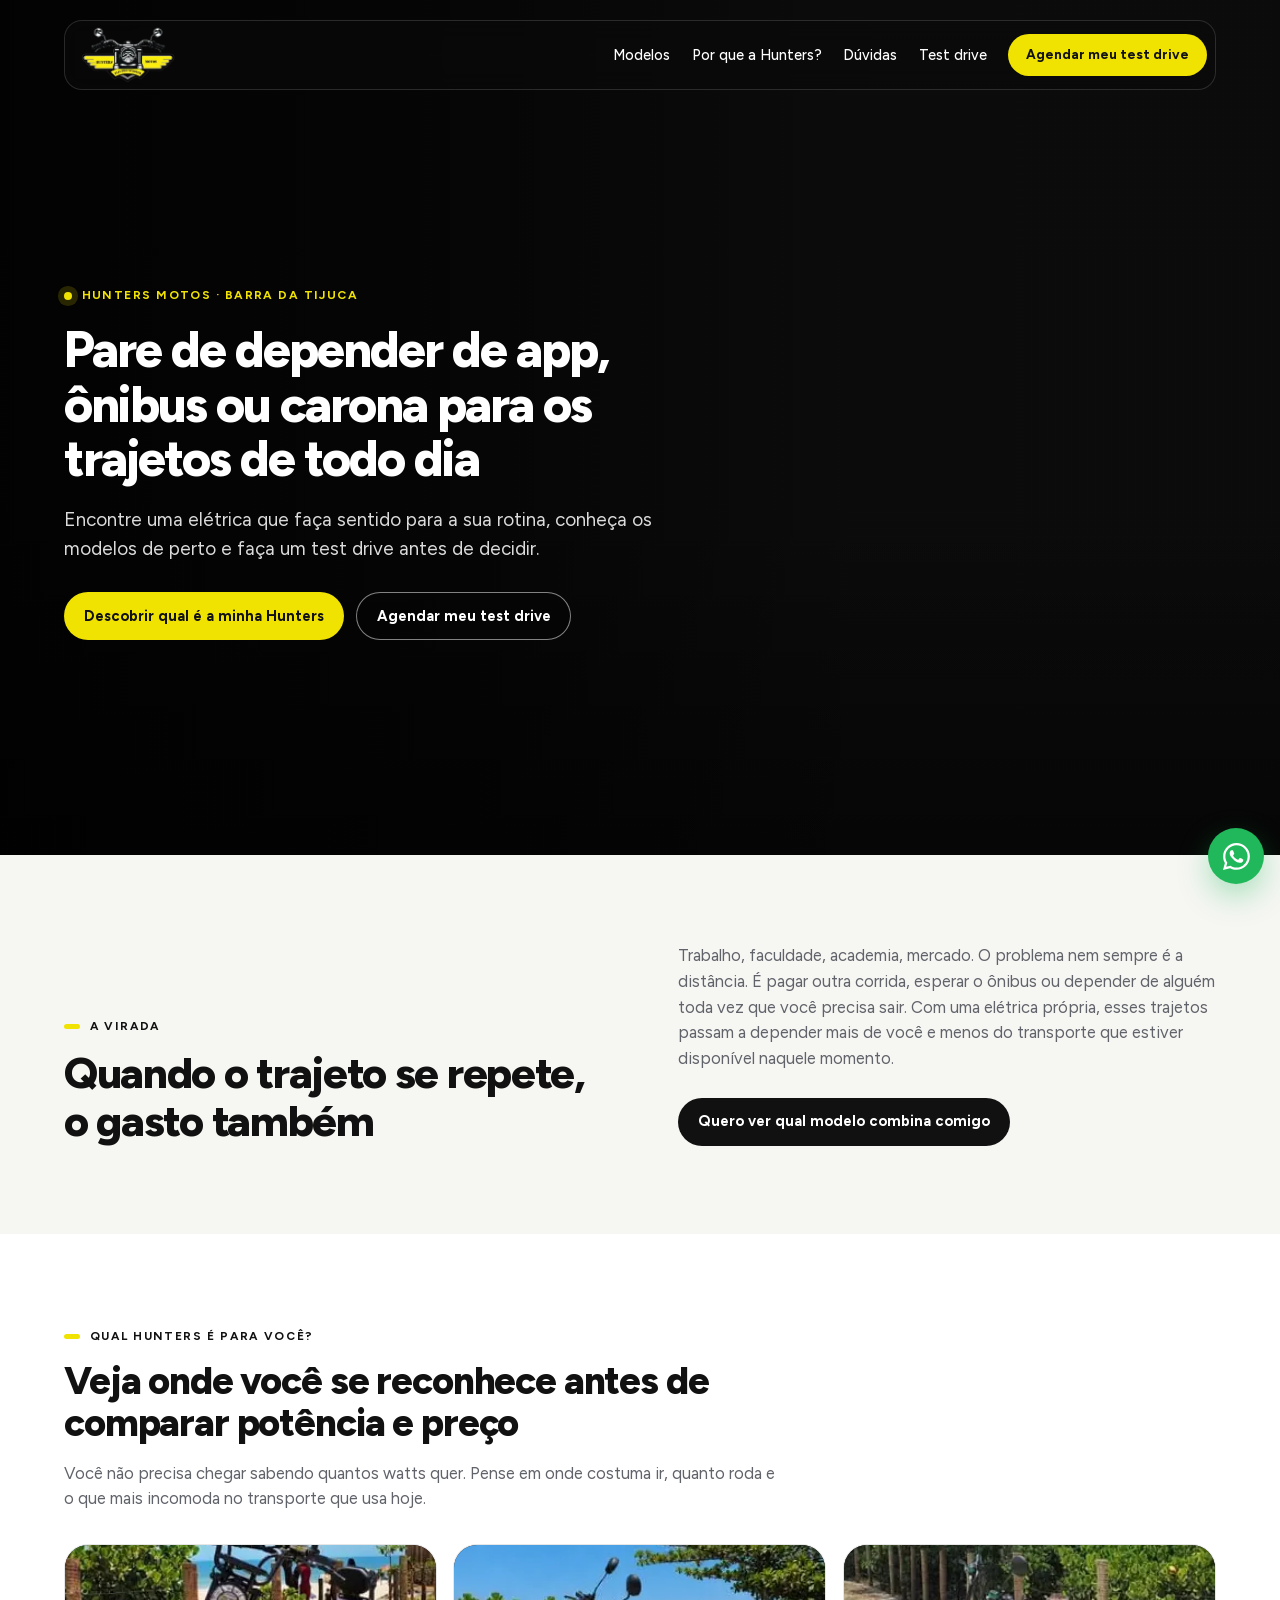
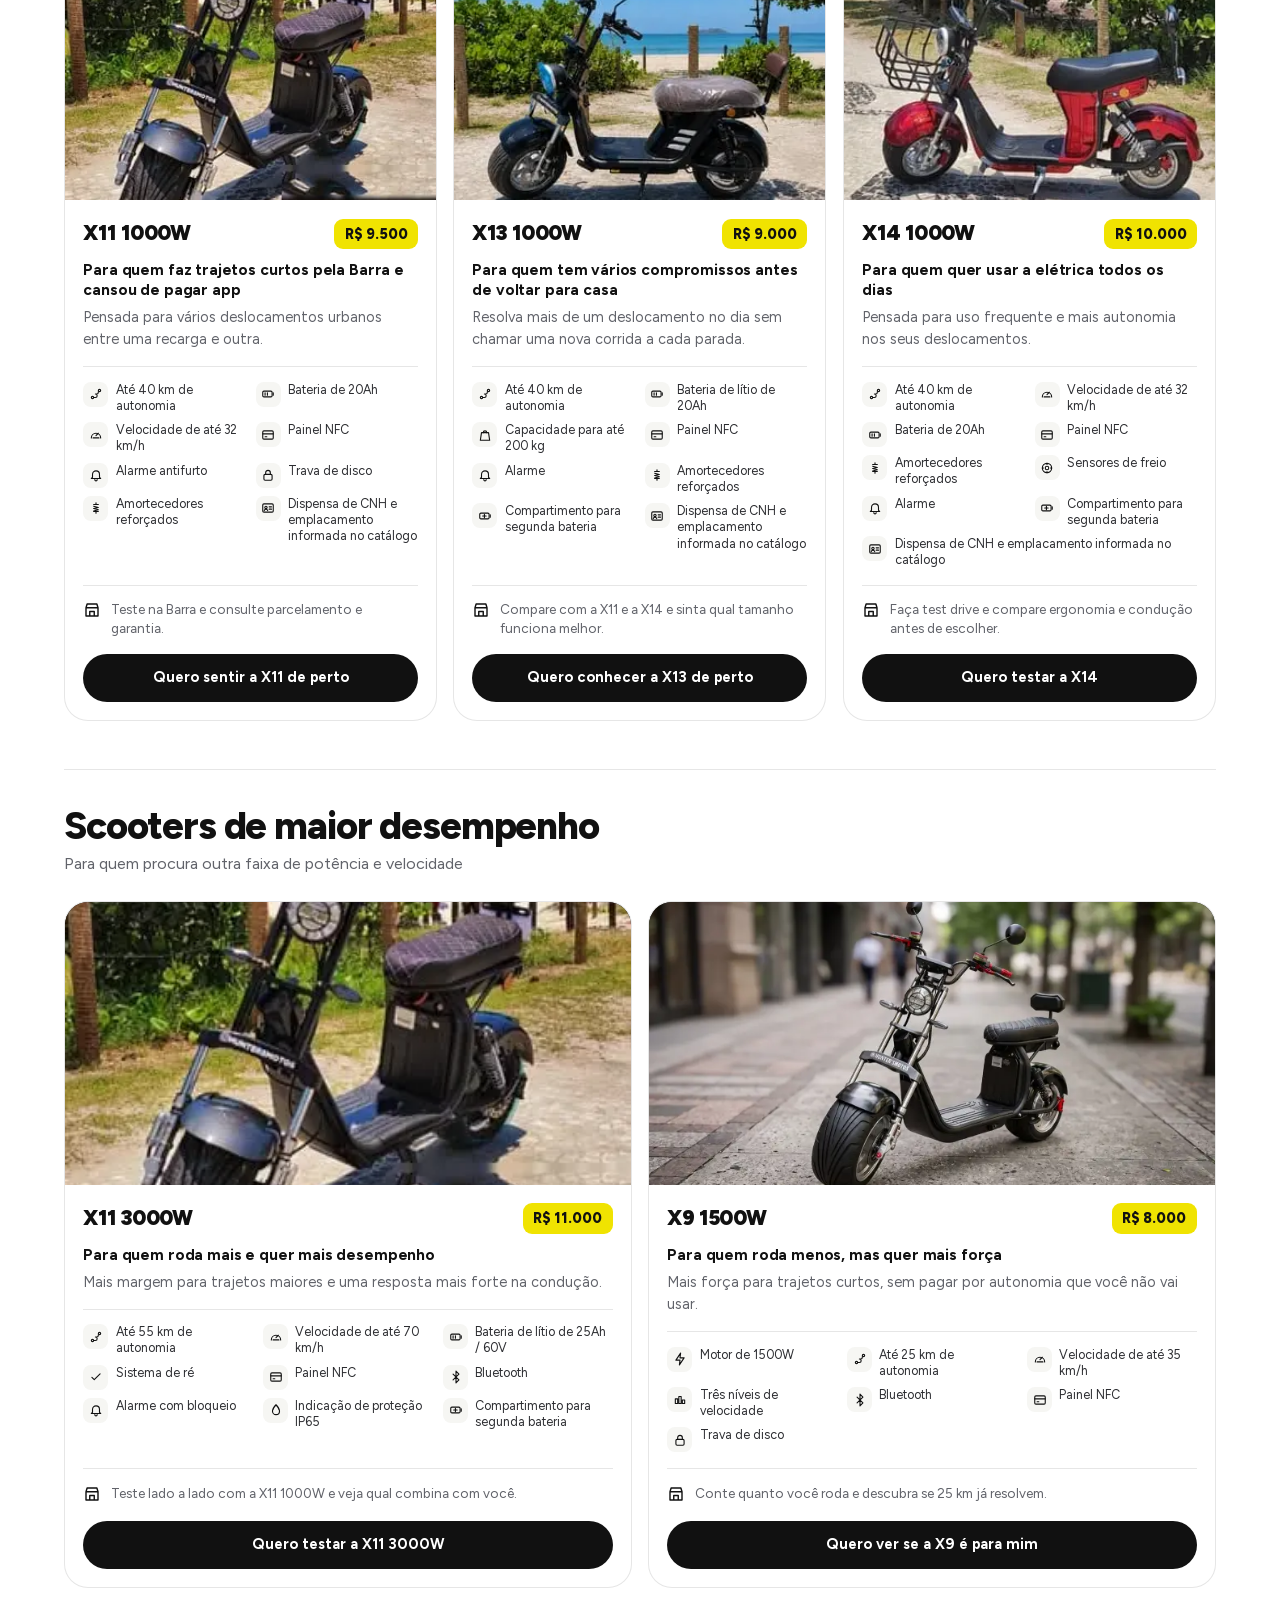
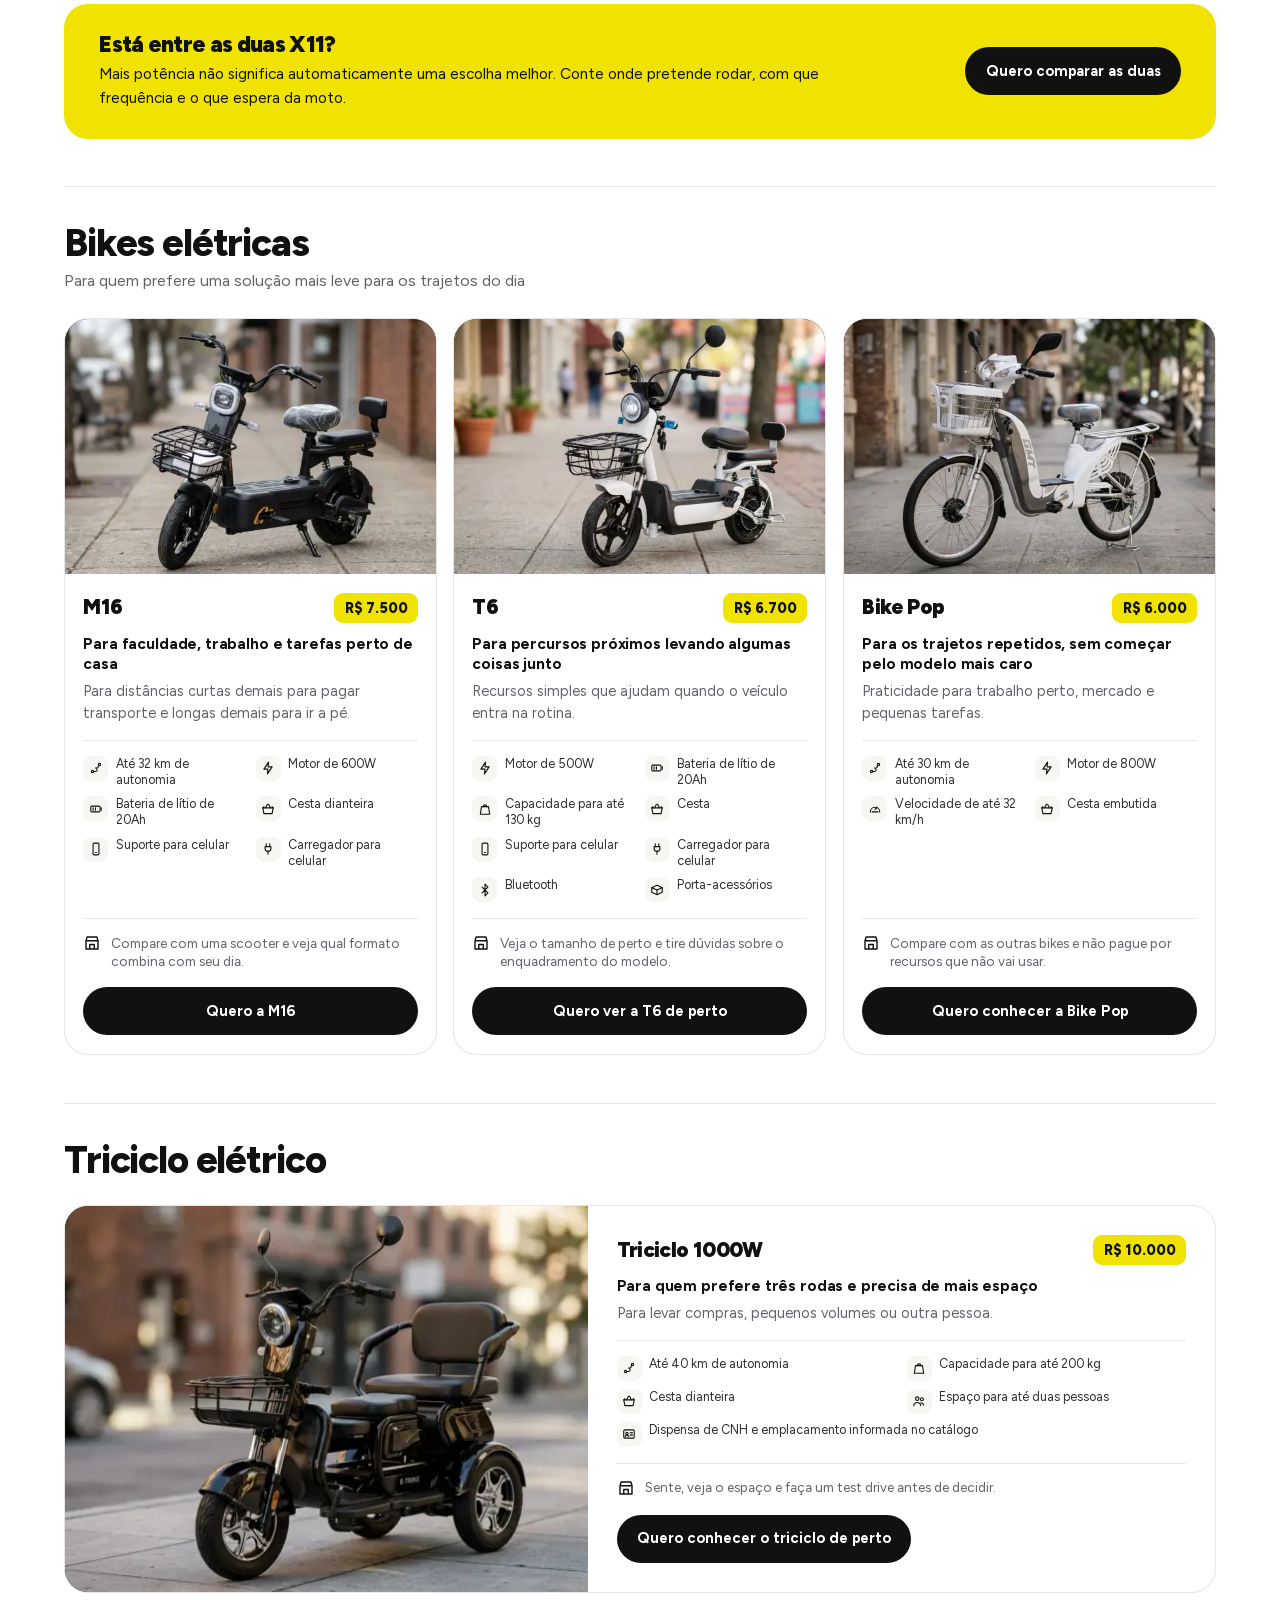
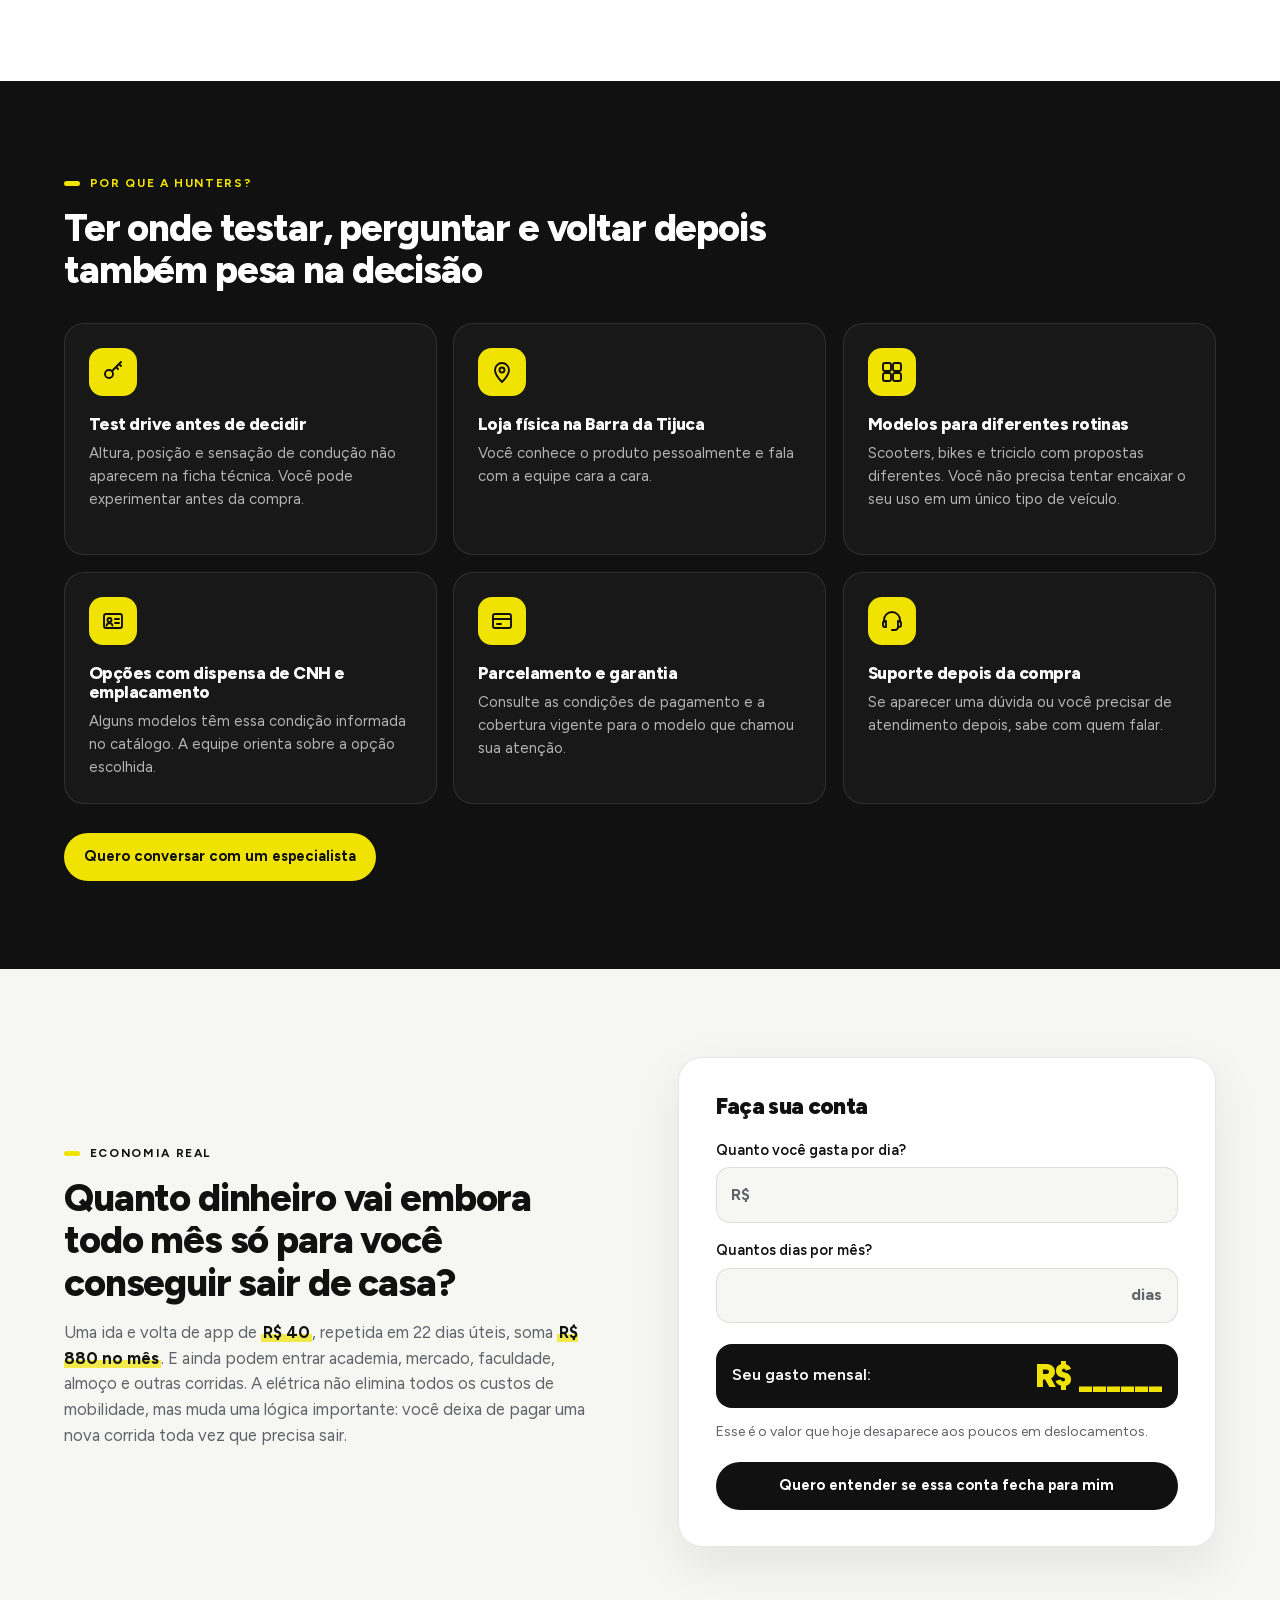
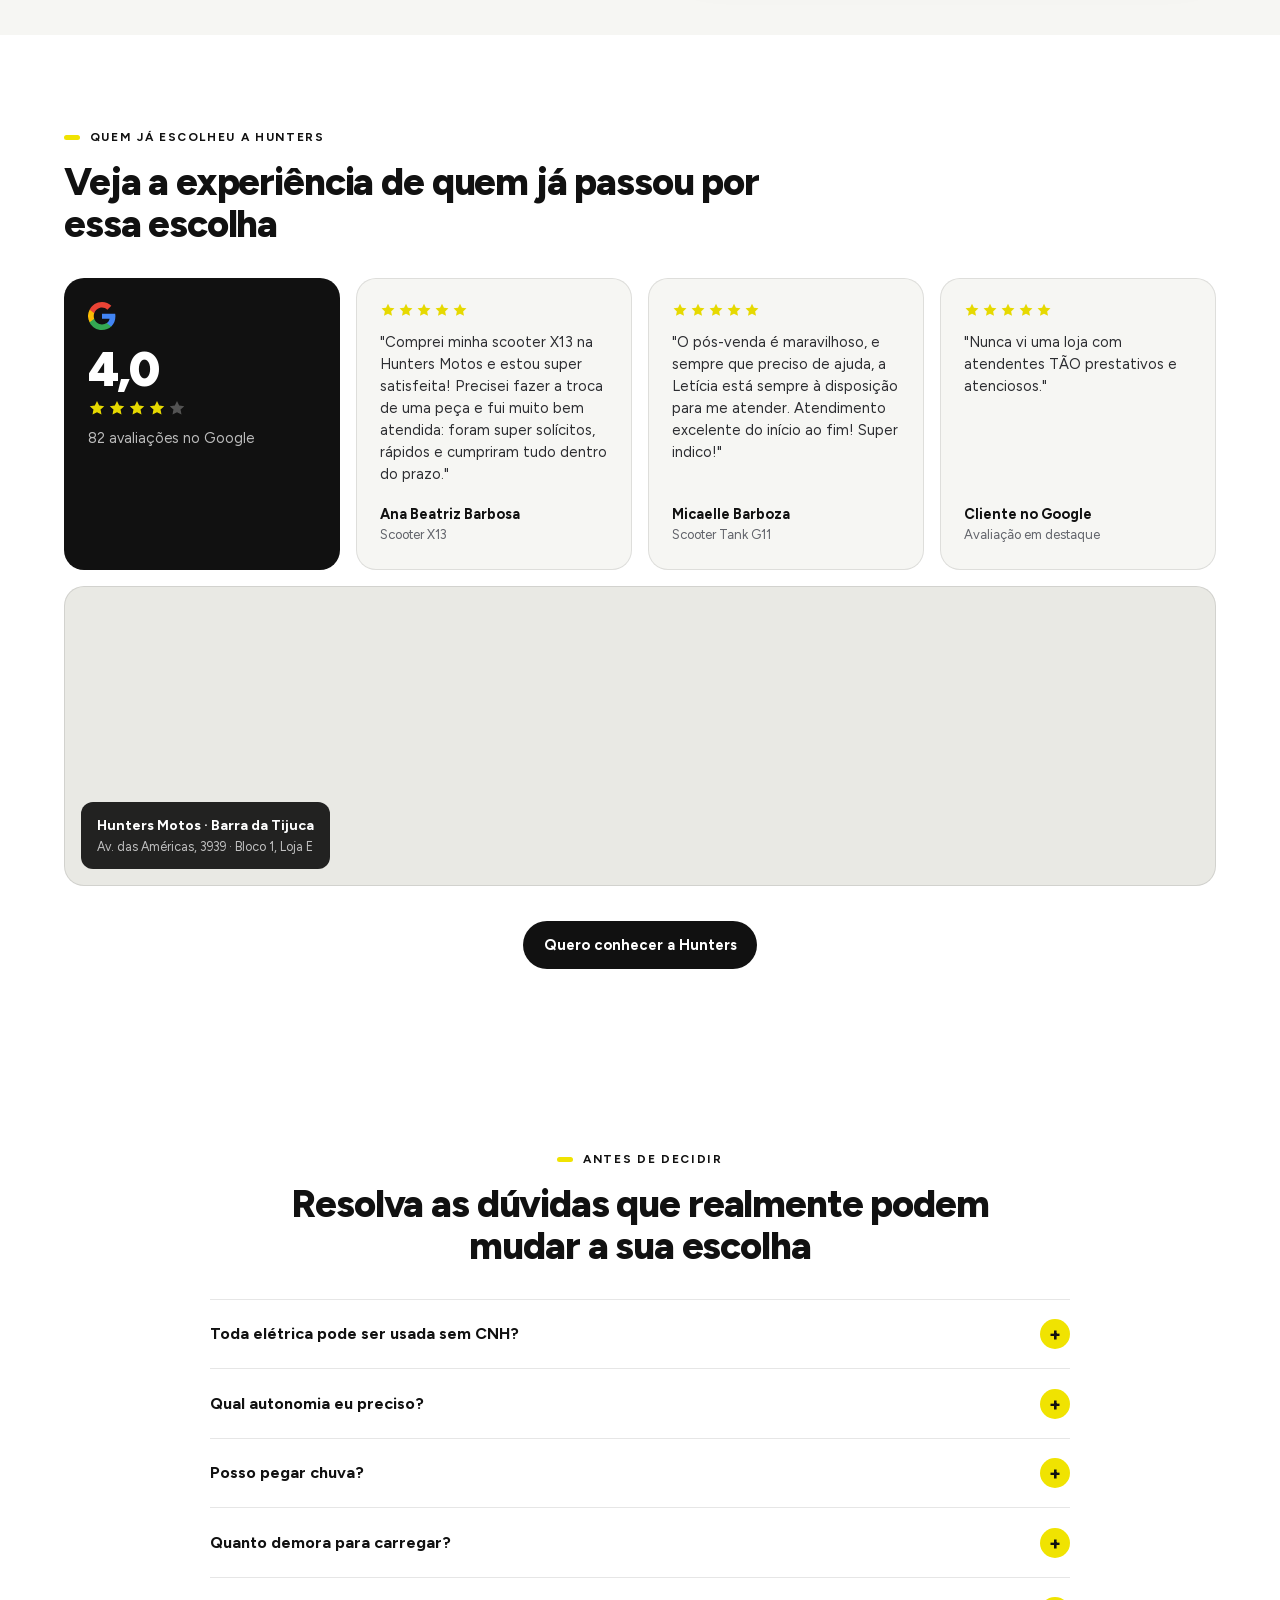
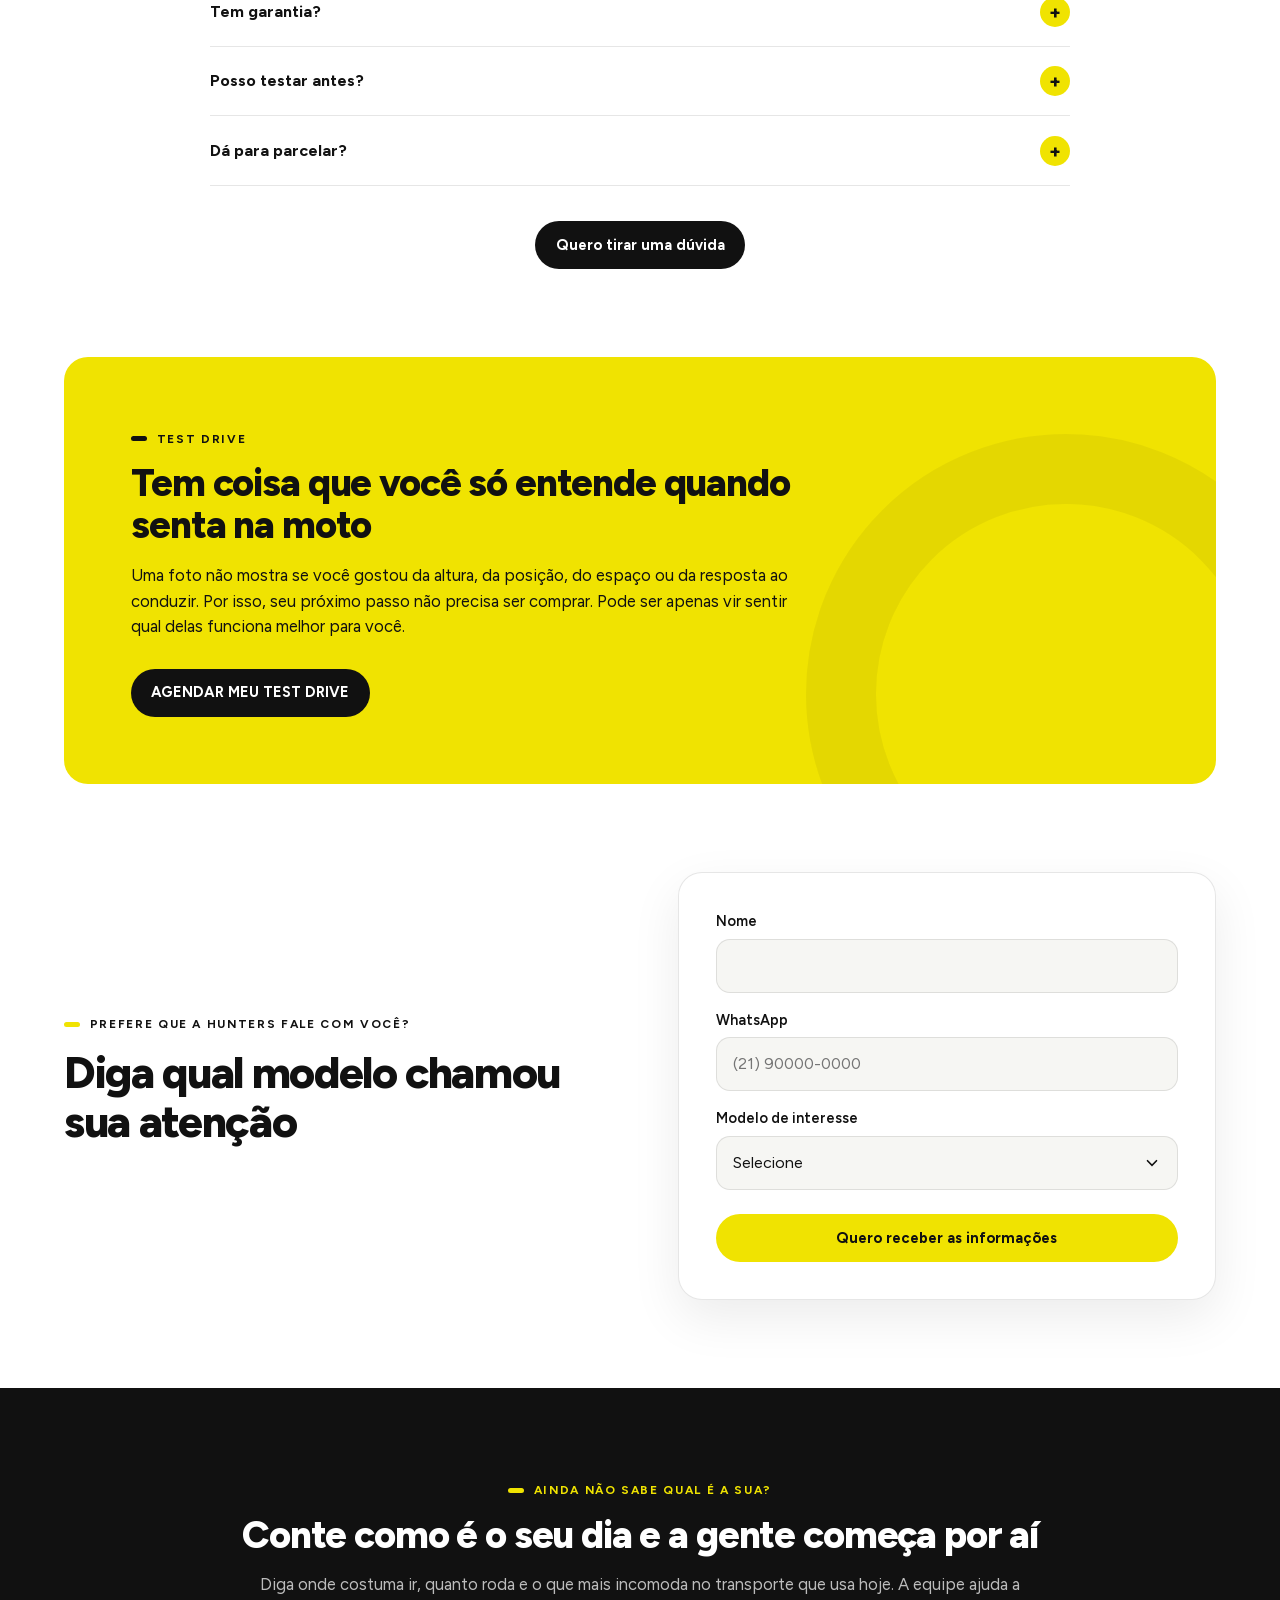
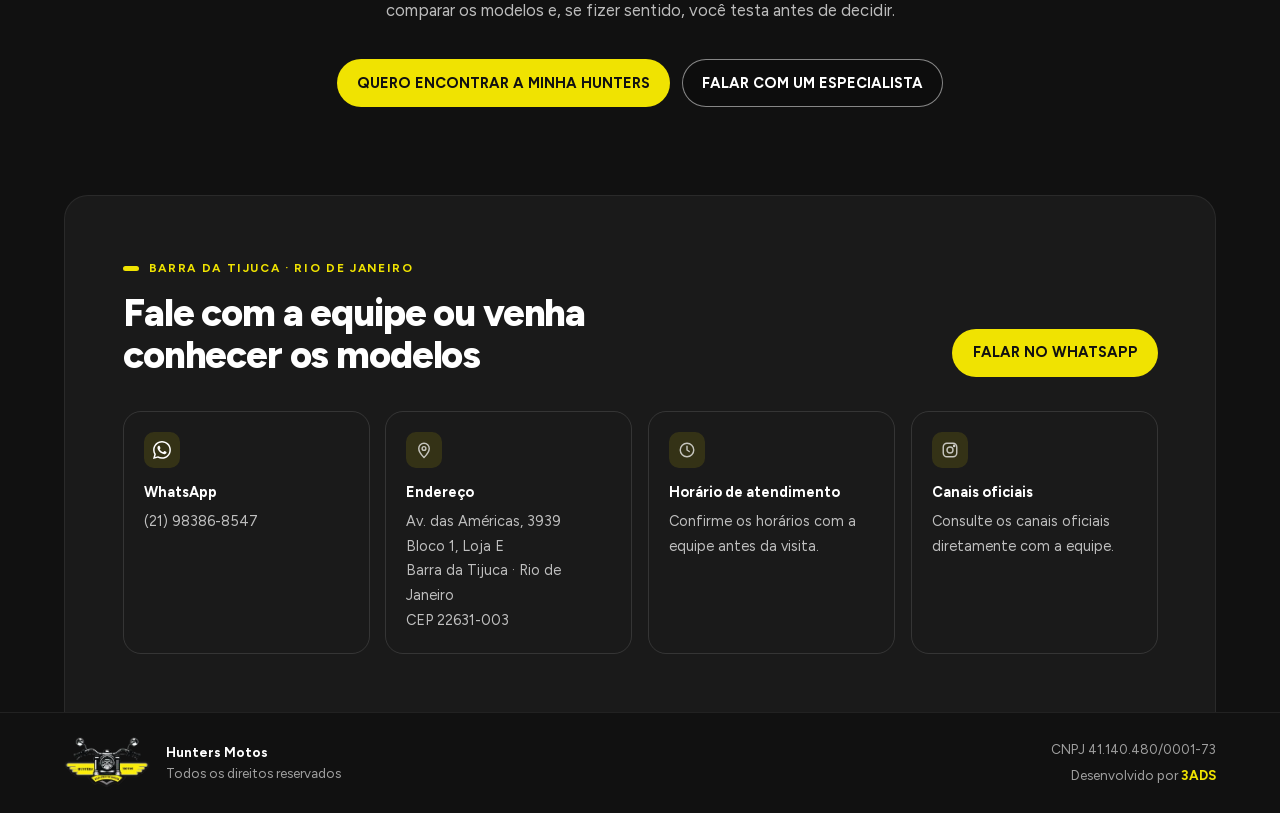
==== commit cad8b220: "fix: stabilize header scroll behavior" ====
--- a/index.html
+++ b/index.html
@@ -30,7 +30,7 @@
   <link rel="preload" as="image" href="assets/images/hero-hunters-mobile-768.webp" media="(max-width: 900px)" fetchpriority="high">
   <link rel="preload" as="image" href="assets/images/hero-hunters-1280.webp" media="(min-width: 901px)" fetchpriority="high">
   <link rel="preload" as="font" href="assets/fonts/Figtree-Variable.woff2" type="font/woff2" crossorigin>
-  <link rel="stylesheet" href="assets/css/styles.min.css?v=18">
+  <link rel="stylesheet" href="assets/css/styles.min.css?v=19">
   <script type="application/ld+json">
   {
     "@context": "https://schema.org",
@@ -385,6 +385,6 @@
   </div></footer>
 
   <a class="floating-whatsapp" data-whatsapp data-message="Oi, Hunters! Estou procurando uma elétrica para a minha rotina e ainda não sei qual modelo escolher. Pode me ajudar?" aria-label="Falar no WhatsApp"></a>
-  <script src="assets/js/main.min.js?v=10" defer></script>
+  <script src="assets/js/main.min.js?v=11" defer></script>
 </body>
 </html>
--- a/assets/css/styles.min.css
+++ b/assets/css/styles.min.css
@@ -1 +1 @@
-@font-face{font-family:Figtree;font-style:normal;font-weight:400 900;font-display:swap;src:url("../fonts/Figtree-Variable.woff2") format("woff2")}:root{--ink:#111111;--ink-soft:#1a1a1a;--paper:#f6f6f3;--white:#ffffff;--muted:#61636a;--line:rgba(17, 17, 17, 0.1);--accent:#f0e301;--accent-dark:#e6d900;--shadow:0 18px 50px rgba(17, 17, 17, 0.08);--radius:20px}*{box-sizing:border-box}html{scroll-behavior:smooth}body{margin:0;overflow-x:clip;background:var(--white);color:var(--ink);font-family:Figtree,system-ui,-apple-system,BlinkMacSystemFont,"Segoe UI",sans-serif;line-height:1.55;-webkit-font-smoothing:antialiased;text-rendering:optimizeLegibility}img{display:block;max-width:100%;height:auto}a{color:inherit;text-decoration:none}button,input,select{font:inherit}button{cursor:pointer}svg{display:block}.whatsapp-icon{display:block;width:24px;height:24px;flex:0 0 auto}:focus-visible{outline:3px solid var(--accent);outline-offset:3px}.skip-link{position:fixed;left:1rem;top:-5rem;z-index:1000;padding:.7rem 1rem;border-radius:99px;background:var(--accent);color:var(--ink);font-weight:700}.skip-link:focus{top:1rem}.container,.model-row{width:90%;max-width:1280px;margin-left:auto;margin-right:auto}h1,h2,h3{margin-top:0;letter-spacing:-.03em;line-height:1.1;font-weight:800}h1{margin-bottom:1.3rem;font-size:clamp(2rem, 9vw, 2.7rem)}h2{margin-bottom:1rem;font-size:clamp(1.75rem, 7vw, 2.4rem)}h3{margin-bottom:.5rem;font-size:1.2rem}p{margin-top:0}section{padding:68px 0}.group-head[id],section[id]{scroll-margin-top:90px}.eyebrow{display:inline-flex;align-items:center;gap:.6rem;margin:0 0 .9rem;color:var(--ink);font-size:.74rem;font-weight:700;letter-spacing:.14em;text-transform:uppercase}.eyebrow::before{content:"";flex:0 0 auto;width:16px;height:5px;border-radius:3px;background:var(--accent)}.contact-panel .eyebrow,.dark-section .eyebrow,.final-section .eyebrow{color:var(--accent)}.lead{color:rgba(255,255,255,.86);font-size:clamp(1.03rem, 4vw, 1.18rem)}.body-lg{color:var(--muted);font-size:1.04rem}.body-lg strong{padding-inline:2px;color:var(--ink);background:linear-gradient(transparent 58%,rgba(240,227,1,.7) 58%)}.section-intro{max-width:720px;margin-bottom:2rem}.section-intro p:not(.eyebrow){color:var(--muted);font-size:1.04rem}.section-intro.center{margin-inline:auto;text-align:center}.section-intro.center .eyebrow{justify-content:center}.site-header{position:absolute;inset:0 0 auto;z-index:50;padding-top:12px;opacity:1;transform:translateY(0);transition:transform .35s cubic-bezier(.2,.7,.2,1),opacity .25s ease,padding-top .25s ease;will-change:transform}.site-header.is-scrolled{position:fixed;padding-top:8px}.site-header.is-hidden{opacity:0;transform:translateY(calc(-100% - 24px));pointer-events:none}.nav{display:flex;align-items:center;justify-content:space-between;gap:.75rem;min-height:58px;padding:4px 5px 4px 12px;border:1px solid rgba(255,255,255,.14);border-radius:18px;background:rgba(10,10,10,.62);-webkit-backdrop-filter:blur(12px);backdrop-filter:blur(12px)}.site-header.is-scrolled .nav{background:rgba(10,10,10,.9)}.brand{flex:0 0 auto}.brand img{width:76px;height:46px;object-fit:contain}.nav-links{display:flex;align-items:center;gap:.8rem;color:#fff;font-size:.9rem;font-weight:500}.nav-links a:not(.btn){display:none}.nav-links a:not(.btn):hover{color:var(--accent)}.btn{display:inline-flex;align-items:center;justify-content:center;gap:.55rem;min-height:48px;padding:.72rem 1.2rem;border:1px solid transparent;border-radius:999px;background:var(--accent);color:var(--ink);font-size:.92rem;font-weight:700;text-align:center;cursor:pointer;transition:transform .2s ease,background-color .2s ease,color .2s ease}.btn:hover{background:var(--accent-dark);transform:translateY(-2px)}.btn-outline{border-color:rgba(255,255,255,.5);background:0 0;color:#fff}.btn-outline:hover{background:rgba(255,255,255,.12)}.btn-dark{background:var(--ink);color:#fff}.btn-dark:hover{background:#2b2b2b}.btn-small{min-height:40px;padding:.5rem .85rem;font-size:.78rem}.hero-actions{display:flex;flex-wrap:wrap;gap:.75rem;margin-top:1.8rem}.hero-actions .btn{width:100%}.hero-actions.center{justify-content:center;margin-top:2.2rem}.hero{--hero-media-height:350px;position:relative;min-height:0;overflow:hidden;padding:calc(var(--hero-media-height) + 8px) 0 56px;background:#0c0c0c;color:#fff}.hero-media{position:absolute;inset:0 0 auto;z-index:0;height:var(--hero-media-height);overflow:hidden}.hero-media img{width:100%;height:100%;object-fit:cover;object-position:center}.hero::after{content:"";position:absolute;inset:0 0 auto;z-index:1;height:var(--hero-media-height);pointer-events:none;background:linear-gradient(180deg,rgba(0,0,0,.54),transparent 32%,transparent 66%,#0c0c0c)}.hero .container{position:relative;z-index:2}.hero-copy{max-width:620px}.hero h1{margin-bottom:1.1rem;font-size:clamp(2rem, 8.4vw, 2.55rem);letter-spacing:-.04em}.hero h1 br{display:none}.hero-label{display:inline-flex;align-items:center;gap:.6rem;margin-bottom:1.1rem;color:var(--accent);font-size:.75rem;font-weight:700;letter-spacing:.12em}.hero-label::before{content:"";width:8px;height:8px;border-radius:50%;background:currentColor;box-shadow:0 0 0 6px rgba(240,227,1,.16)}.hero-actions .btn-outline{background:rgba(8,8,8,.35);-webkit-backdrop-filter:blur(6px);backdrop-filter:blur(6px)}.hero-reveal{animation:hero-fade .7s ease both}.hero-reveal-label{animation-delay:.08s}.hero-reveal-copy{animation-delay:.18s}.hero-reveal-actions{animation-delay:.28s}.reveal-ready{opacity:0;transform:translateY(24px);transition:opacity .65s ease,transform .65s cubic-bezier(.2,.7,.2,1);will-change:opacity,transform}.reveal-ready.reveal-delay-1{transition-delay:.06s}.reveal-ready.reveal-delay-2{transition-delay:.12s}.reveal-ready.reveal-delay-3{transition-delay:.18s}.reveal-ready.is-visible{opacity:1;transform:translateY(0)}.turn-section{background:var(--paper)}.split,.turn{display:grid;grid-template-columns:minmax(0,1fr);gap:1.3rem;align-items:center}.split>*,.turn>*{min-width:0}.turn h2{margin-bottom:0}.turn-copy p{margin-bottom:1.6rem;color:var(--muted);font-size:1.04rem}.products-section{background:var(--white)}.group-head{margin:3rem auto 1.5rem;padding-top:2.2rem;border-top:1px solid var(--line)}.group-head h2{margin-bottom:.3rem}.group-head p{margin:0;color:var(--muted);font-size:1rem}.model-row{display:grid;grid-auto-flow:column;grid-template-columns:none;grid-auto-columns:minmax(260px,88%);gap:.8rem;overflow-x:auto;overscroll-behavior-inline:contain;padding-bottom:1rem;scroll-padding-inline:1px;scroll-snap-type:inline mandatory;scrollbar-width:none}.model-row::-webkit-scrollbar{display:none}.model-row>*{min-width:0;scroll-snap-align:start}.product-card{position:relative;display:flex;flex-direction:column;min-width:0;overflow:hidden;border:1px solid var(--line);border-radius:var(--radius);background:var(--white);transition:transform .24s ease,box-shadow .24s ease}.product-media{position:relative;overflow:hidden;aspect-ratio:16/11;background:#1c1c1c}.product-media img{width:100%;height:100%;object-fit:cover;object-position:center 70%;transition:transform .45s ease}.product-media .product-image--x9{object-position:center 35%}.product-media .product-image--triciclo{object-position:center 55%}.product-body{display:flex;flex:1;flex-direction:column;min-width:0;padding:1.15rem}.product-title-row{display:flex;align-items:center;justify-content:space-between;gap:.7rem;margin-bottom:.7rem}.product-title{margin:0;font-size:1.3rem;font-weight:900}.product-price{flex:0 0 auto;padding:.5rem .65rem;border-radius:9px;background:var(--accent);color:var(--ink);font-size:.9rem;font-weight:800;line-height:1;white-space:nowrap}.product-for{margin-bottom:.35rem;font-size:.96rem;font-weight:700;letter-spacing:-.01em;line-height:1.3}.product-desc{margin-bottom:1rem;color:var(--muted);font-size:.9rem}.spec-list{display:grid;grid-template-columns:minmax(0,1fr) minmax(0,1fr);gap:.5rem .65rem;margin:0 0 1rem;padding:.9rem 0 0;border-top:1px solid var(--line);list-style:none}.spec-list li{display:flex;align-items:flex-start;gap:.45rem;min-width:0;color:#2c2d31;font-size:.78rem;line-height:1.3}.spec-list li:last-child:nth-child(odd){grid-column:1/-1}.spec-icon{display:grid;flex:0 0 auto;width:25px;height:25px;place-items:center;border-radius:8px;background:var(--paper);color:var(--ink)}.spec-icon svg{width:14px;height:14px;fill:none;stroke:currentColor;stroke-width:1.9;stroke-linecap:round;stroke-linejoin:round}.why{display:flex;align-items:flex-start;gap:.5rem;margin:auto 0 0;padding-top:.9rem;border-top:1px solid var(--line);color:var(--muted);font-size:.84rem;line-height:1.4}.why-icon{flex:0 0 auto;width:20px;height:20px;margin-top:.05rem;color:var(--ink)}.why-icon svg{width:18px;height:18px;fill:none;stroke:currentColor;stroke-width:1.9;stroke-linecap:round;stroke-linejoin:round}.product-card .btn{width:100%;margin-top:1rem}.compare-banner{position:relative;display:flex;flex-direction:column;align-items:stretch;gap:1.4rem;overflow:hidden;margin-top:1rem;padding:1.6rem 1.4rem;border-radius:var(--radius);background:var(--accent);color:var(--ink)}.compare-banner h3{margin-bottom:.3rem;font-size:1.4rem;font-weight:900}.compare-banner p{max-width:720px;margin:0;font-size:.96rem}.compare-banner .btn{width:100%}.product-card.is-wide .product-media{min-height:0;aspect-ratio:16/10}.product-card.is-wide .btn{width:100%}.dark-section{background:var(--ink);color:#fff}.review-grid,.service-grid,.stores{display:grid;grid-template-columns:minmax(0,1fr);gap:1rem}.service-grid{grid-auto-rows:1fr}.service-card{height:100%;padding:1.5rem;border:1px solid rgba(255,255,255,.1);border-radius:20px;background:rgba(255,255,255,.03);transition:border-color .2s ease,transform .2s ease}.service-card:hover{border-color:rgba(240,227,1,.4);transform:translateY(-2px)}.service-icon{display:grid;width:48px;height:48px;place-items:center;margin-bottom:1.2rem;border-radius:14px;background:var(--accent);color:var(--ink)}.service-icon svg{width:24px;height:24px;fill:none;stroke:currentColor;stroke-width:1.9;stroke-linecap:round;stroke-linejoin:round}.service-card h3{font-size:1.08rem}.service-card p{margin-bottom:0;color:rgba(255,255,255,.68);font-size:.93rem}.economy-section{background:var(--paper)}.calc-card,.lead-form{min-width:0;padding:clamp(1.35rem,6vw,2.3rem);border:1px solid var(--line);border-radius:var(--radius);background:#fff;box-shadow:var(--shadow)}.calc-card h3{margin-bottom:1.2rem;font-size:1.4rem;font-weight:900}.field{display:block;min-width:0;margin-bottom:1rem}.field>span:first-child{display:block;margin-bottom:.4rem;font-size:.9rem;font-weight:600}.input-wrap{display:flex;align-items:center;gap:.5rem;min-width:0;padding:0 .9rem;border:1.5px solid var(--line);border-radius:14px;background:var(--paper);transition:border-color .2s ease,background-color .2s ease}.field input:focus,.field select:focus,.input-wrap:focus-within{border-color:var(--ink);background:#fff;outline:0}.input-wrap em{color:var(--muted);font-style:normal;font-weight:700}.input-wrap input{flex:1;min-width:0;padding:.85rem 0;border:0;outline:0;background:0 0;font-size:1.06rem;font-weight:700}.input-wrap input::-webkit-inner-spin-button,.input-wrap input::-webkit-outer-spin-button{margin:0;-webkit-appearance:none}.input-wrap input[type=number]{-moz-appearance:textfield}.calc-result{display:flex;flex-wrap:wrap;align-items:center;justify-content:space-between;gap:.8rem;margin-top:1.3rem;padding:1rem;border-radius:16px;background:var(--ink);color:#fff}.calc-result span{font-weight:600}.calc-result strong{color:var(--accent);font-size:clamp(1.4rem, 7vw, 2rem);font-weight:900;letter-spacing:-.03em;line-height:1}.calc-note{margin:.8rem 0 0;color:var(--muted);font-size:.88rem}.calc-card .btn{width:100%;margin-top:1.2rem}.reviews-section{background:var(--white)}.rating-card{display:flex;flex-direction:column;align-items:flex-start;gap:.35rem;padding:1.5rem;border-radius:20px;background:var(--ink);color:#fff;transition:transform .2s ease}.rating-card:hover{transform:translateY(-3px)}.google-g,.google-g svg{width:28px;height:28px}.google-g{margin-bottom:.6rem}.rating-number{font-size:3rem;font-weight:900;letter-spacing:-.04em;line-height:1}.stars{display:inline-flex;gap:2px}.stars i{width:16px;height:16px;background:var(--accent-dark);-webkit-mask:url("data:image/svg+xml,%3Csvg xmlns='http://www.w3.org/2000/svg' viewBox='0 0 24 24'%3E%3Cpath d='M12 2.5l2.9 6.2 6.8.8-5 4.6 1.3 6.7L12 17.5l-6 3.3 1.3-6.7-5-4.6 6.8-.8z'/%3E%3C/svg%3E") center/contain no-repeat;mask:url("data:image/svg+xml,%3Csvg xmlns='http://www.w3.org/2000/svg' viewBox='0 0 24 24'%3E%3Cpath d='M12 2.5l2.9 6.2 6.8.8-5 4.6 1.3 6.7L12 17.5l-6 3.3 1.3-6.7-5-4.6 6.8-.8z'/%3E%3C/svg%3E") center/contain no-repeat}.rating-card .stars i{width:18px;height:18px}.rating-card .stars i.off{background:rgba(255,255,255,.28)}.rating-count{margin-top:.3rem;color:rgba(255,255,255,.72);font-size:.9rem}.review-card{display:flex;flex-direction:column;padding:1.45rem;border:1px solid var(--line);border-radius:20px;background:var(--paper)}.review-card .stars{margin-bottom:.8rem}.review-card p{margin-bottom:1.1rem;color:#2c2d31;font-size:.92rem;line-height:1.5}.review-card strong{display:block;margin-top:auto;font-size:.9rem}.review-card span:not(.stars){color:var(--muted);font-size:.82rem}.map-card{position:relative;height:240px;overflow:hidden;margin-top:1rem;border:1px solid var(--line);border-radius:20px;background:#e9e9e4;contain:layout paint}.map-card iframe{display:block;width:100%;height:100%;border:0;filter:grayscale(.2)}.map-note{position:absolute;left:1rem;bottom:1rem;display:flex;flex-direction:column;max-width:calc(100% - 2rem);padding:.8rem 1rem;border-radius:12px;background:rgba(17,17,17,.92);color:#fff}.map-note strong{font-size:.88rem}.map-note span{color:rgba(255,255,255,.72);font-size:.78rem}.faq-list{max-width:860px;margin:0 auto;border-top:1px solid var(--line)}.faq-item{border-bottom:1px solid var(--line)}.faq-item summary{display:flex;align-items:center;justify-content:space-between;gap:1rem;padding:1.2rem 0;font-size:1rem;font-weight:700;list-style:none;cursor:pointer}.faq-item summary::-webkit-details-marker{display:none}.faq-item summary::after{content:"+";display:grid;flex:0 0 auto;width:30px;height:30px;place-items:center;border-radius:50%;background:var(--accent);color:var(--ink);font-size:1.2rem;font-weight:700;line-height:1}.faq-item[open] summary::after{content:"−";background:var(--ink);color:var(--accent)}.faq-item p{margin:0;padding:0 0 1.2rem;color:var(--muted)}.lead-section,.testdrive-section{padding-top:0}.support-banner{position:relative;overflow:hidden;padding:clamp(2rem,8vw,4.2rem);border-radius:var(--radius);background:var(--accent);color:var(--ink)}.support-banner::after{content:"";position:absolute;right:-110px;bottom:-170px;width:380px;height:380px;border:70px solid rgba(17,17,17,.05);border-radius:50%}.support-banner>*{position:relative;z-index:2}.support-banner .eyebrow::before{background:var(--ink)}.support-banner h2{max-width:720px}.support-banner p:not(.eyebrow){max-width:680px;margin-bottom:1.8rem;font-size:1.04rem}.split-form h2{font-size:clamp(1.8rem, 7vw, 2.8rem)}.field input:not(.input-wrap input),.field select{width:100%;padding:.85rem 1rem;border:1.5px solid var(--line);border-radius:14px;background:var(--paper);color:var(--ink);transition:border-color .2s ease,background-color .2s ease}.field select{padding-right:2.8rem;appearance:none;background-image:url("data:image/svg+xml,%3Csvg xmlns='http://www.w3.org/2000/svg' viewBox='0 0 24 24' fill='none' stroke='%23111' stroke-width='2.2' stroke-linecap='round'%3E%3Cpath d='m6 9 6 6 6-6'/%3E%3C/svg%3E");background-repeat:no-repeat;background-position:right 1rem center;background-size:18px}.lead-form .btn{width:100%;margin-top:.5rem;border:0}.final-section{background:var(--ink);color:#fff;text-align:center}.final{max-width:800px}.final .eyebrow{justify-content:center}.final p:not(.eyebrow){color:rgba(255,255,255,.72);font-size:1.04rem}.contact-section{padding:0;background:var(--ink)}.contact-panel{padding:clamp(1.6rem,7vw,3.6rem);border:1px solid rgba(255,255,255,.07);border-bottom:0;border-radius:var(--radius) var(--radius) 0 0;background:var(--ink-soft);color:#fff}.contact-top{display:flex;flex-direction:column;align-items:flex-start;gap:1.4rem;margin-bottom:2.2rem}.contact-top h2{max-width:600px;margin-bottom:0}.store{padding:1.25rem;border:1px solid rgba(255,255,255,.12);border-radius:18px}.store-icon{display:grid;width:36px;height:36px;place-items:center;margin-bottom:.8rem;border-radius:10px;background:rgba(240,227,1,.12);color:var(--accent)}.store-icon svg{width:18px;height:18px;fill:none;stroke:currentColor;stroke-width:1.9;stroke-linecap:round;stroke-linejoin:round}.store-icon .whatsapp-icon{width:18px;height:18px}.store strong{display:block;margin-bottom:.35rem;color:#fff;font-size:.9rem}.store a,.store span{color:rgba(255,255,255,.72);font-size:.9rem}.store a:hover{color:#fff}.site-footer{border-top:1px solid rgba(255,255,255,.07);background:var(--ink);color:rgba(255,255,255,.6)}.footer-inner{display:flex;flex-direction:column;align-items:flex-start;gap:1.2rem;min-height:100px;padding-block:1.5rem 5.5rem;font-size:.84rem}.footer-brand{display:flex;align-items:center;gap:1rem}.footer-brand img{width:86px;height:52px;object-fit:contain}.footer-brand strong{color:#fff}.footer-meta{display:flex;flex-direction:column;gap:.35rem}.footer-meta a{color:var(--accent);font-weight:700}.footer-meta a:hover{text-decoration:underline}.floating-whatsapp{position:fixed;right:16px;bottom:16px;z-index:60;display:grid;width:56px;height:56px;place-items:center;border-radius:50%;background:#20b85a;color:#fff;box-shadow:0 12px 30px rgba(32,184,90,.35);transition:transform .2s ease}.floating-whatsapp:hover{transform:scale(1.07)}.floating-whatsapp .whatsapp-icon{width:27px;height:27px}@keyframes hero-fade{from{opacity:0;transform:translateY(12px)}to{opacity:1;transform:translateY(0)}}@media (min-width:621px){:root{--radius:24px}.hero{--hero-media-height:clamp(400px, 72vw, 540px)}.hero-actions .btn{width:auto}.review-grid,.service-grid,.stores{grid-template-columns:repeat(2,minmax(0,1fr))}.footer-inner{flex-direction:row;align-items:center;justify-content:space-between;padding-block:1.5rem}.footer-meta{align-items:flex-end;text-align:right}}@media (min-width:901px){section{padding:88px 0}.site-header{padding-top:20px}.site-header.is-scrolled{padding-top:10px}.nav{min-height:68px;padding:6px 8px 6px 16px;gap:2rem}.brand img{width:94px;height:56px}.nav-links{gap:1.35rem}.nav-links a:not(.btn){display:inline-flex}.btn-small{min-height:42px;padding:.5rem 1.05rem;font-size:.85rem}.hero{--hero-media-height:100%;display:flex;align-items:center;min-height:min(95svh,1000px);padding:140px 0 72px}.hero-media{inset:0;height:100%}.hero-media img{object-position:62% center}.hero::after{inset:0;height:100%;background:linear-gradient(90deg,rgba(0,0,0,.8) 0,rgba(0,0,0,.52) 38%,rgba(0,0,0,.06) 66%),linear-gradient(0deg,rgba(0,0,0,.52),transparent 40%)}.hero h1{font-size:clamp(2.45rem, 3.9vw, 3.55rem)}.hero h1 br{display:block}.split,.turn{grid-template-columns:minmax(0,1fr) minmax(0,1fr);gap:clamp(2rem,6vw,6rem)}.turn{align-items:end}.turn h2{font-size:clamp(1.9rem, 3.4vw, 3rem)}.model-row{grid-auto-flow:row;grid-template-columns:repeat(3,minmax(0,1fr));grid-auto-columns:auto;gap:1rem;overflow:visible;padding-bottom:0}.model-row--two{grid-template-columns:repeat(2,minmax(0,1fr))}.product-card:hover{transform:translateY(-4px);box-shadow:var(--shadow)}.product-card:hover .product-media img{transform:scale(1.03)}.model-row--two .product-media{aspect-ratio:16/8}.model-row--two .spec-list{grid-template-columns:repeat(3,minmax(0,1fr))}.model-row--two .spec-list li:last-child:nth-child(odd){grid-column:auto}.compare-banner{flex-direction:row;align-items:center;justify-content:space-between;gap:2rem;padding:1.8rem 2.2rem}.compare-banner .btn{flex:0 0 auto;width:auto}.product-card.is-wide{display:grid;grid-template-columns:minmax(0,1fr) minmax(0,1.2fr)}.product-card.is-wide .product-media{min-height:360px;aspect-ratio:auto}.product-card.is-wide .product-body{padding:1.8rem}.product-card.is-wide .btn{width:auto;align-self:flex-start}.service-grid{grid-template-columns:repeat(3,minmax(0,1fr))}.review-grid{grid-template-columns:repeat(4,minmax(0,1fr))}.map-card{height:300px}.contact-top{flex-direction:row;align-items:end;justify-content:space-between;gap:3rem}.stores{grid-template-columns:repeat(4,minmax(0,1fr))}}@media (min-width:1600px){body{font-size:1.03rem}.hero-copy{max-width:700px}.hero h1{font-size:clamp(3.35rem, 3.3vw, 4.4rem)}}@media (min-width:2560px){body{font-size:1.08rem}.hero{min-height:900px}}@media (prefers-reduced-motion:reduce){html{scroll-behavior:auto}*,::after,::before{animation-duration:NaNs!important;animation-iteration-count:1!important;transition-duration:NaNs!important}.hero-reveal,.reveal-ready{opacity:1!important;transform:none!important}}+@font-face{font-family:Figtree;font-style:normal;font-weight:400 900;font-display:swap;src:url("../fonts/Figtree-Variable.woff2") format("woff2")}:root{--ink:#111111;--ink-soft:#1a1a1a;--paper:#f6f6f3;--white:#ffffff;--muted:#61636a;--line:rgba(17, 17, 17, 0.1);--accent:#f0e301;--accent-dark:#e6d900;--shadow:0 18px 50px rgba(17, 17, 17, 0.08);--radius:20px}*{box-sizing:border-box}html{scroll-behavior:smooth}body{margin:0;overflow-x:clip;background:var(--white);color:var(--ink);font-family:Figtree,system-ui,-apple-system,BlinkMacSystemFont,"Segoe UI",sans-serif;line-height:1.55;-webkit-font-smoothing:antialiased;text-rendering:optimizeLegibility}img{display:block;max-width:100%;height:auto}a{color:inherit;text-decoration:none}button,input,select{font:inherit}button{cursor:pointer}svg{display:block}.whatsapp-icon{display:block;width:24px;height:24px;flex:0 0 auto}:focus-visible{outline:3px solid var(--accent);outline-offset:3px}.skip-link{position:fixed;left:1rem;top:-5rem;z-index:1000;padding:.7rem 1rem;border-radius:99px;background:var(--accent);color:var(--ink);font-weight:700}.skip-link:focus{top:1rem}.container,.model-row{width:90%;max-width:1280px;margin-left:auto;margin-right:auto}h1,h2,h3{margin-top:0;letter-spacing:-.03em;line-height:1.1;font-weight:800}h1{margin-bottom:1.3rem;font-size:clamp(2rem, 9vw, 2.7rem)}h2{margin-bottom:1rem;font-size:clamp(1.75rem, 7vw, 2.4rem)}h3{margin-bottom:.5rem;font-size:1.2rem}p{margin-top:0}section{padding:68px 0}.group-head[id],section[id]{scroll-margin-top:90px}.eyebrow{display:inline-flex;align-items:center;gap:.6rem;margin:0 0 .9rem;color:var(--ink);font-size:.74rem;font-weight:700;letter-spacing:.14em;text-transform:uppercase}.eyebrow::before{content:"";flex:0 0 auto;width:16px;height:5px;border-radius:3px;background:var(--accent)}.contact-panel .eyebrow,.dark-section .eyebrow,.final-section .eyebrow{color:var(--accent)}.lead{color:rgba(255,255,255,.86);font-size:clamp(1.03rem, 4vw, 1.18rem)}.body-lg{color:var(--muted);font-size:1.04rem}.body-lg strong{padding-inline:2px;color:var(--ink);background:linear-gradient(transparent 58%,rgba(240,227,1,.7) 58%)}.section-intro{max-width:720px;margin-bottom:2rem}.section-intro p:not(.eyebrow){color:var(--muted);font-size:1.04rem}.section-intro.center{margin-inline:auto;text-align:center}.section-intro.center .eyebrow{justify-content:center}.site-header{position:fixed;inset:0 0 auto;z-index:50;padding-top:12px;opacity:1;transform:translateY(0);transition:transform .35s cubic-bezier(.2,.7,.2,1),opacity .25s ease,padding-top .25s ease;will-change:transform}.site-header.is-scrolled{padding-top:8px}.site-header.is-hidden{opacity:0;transform:translateY(calc(-100% - 24px));pointer-events:none}.nav{display:flex;align-items:center;justify-content:space-between;gap:.75rem;min-height:58px;padding:4px 5px 4px 12px;border:1px solid rgba(255,255,255,.14);border-radius:18px;background:rgba(10,10,10,.62);-webkit-backdrop-filter:blur(12px);backdrop-filter:blur(12px)}.site-header.is-scrolled .nav{background:rgba(10,10,10,.9)}.brand{flex:0 0 auto}.brand img{width:76px;height:46px;object-fit:contain}.nav-links{display:flex;align-items:center;gap:.8rem;color:#fff;font-size:.9rem;font-weight:500}.nav-links a:not(.btn){display:none}.nav-links a:not(.btn):hover{color:var(--accent)}.btn{display:inline-flex;align-items:center;justify-content:center;gap:.55rem;min-height:48px;padding:.72rem 1.2rem;border:1px solid transparent;border-radius:999px;background:var(--accent);color:var(--ink);font-size:.92rem;font-weight:700;text-align:center;cursor:pointer;transition:transform .2s ease,background-color .2s ease,color .2s ease}.btn:hover{background:var(--accent-dark);transform:translateY(-2px)}.btn-outline{border-color:rgba(255,255,255,.5);background:0 0;color:#fff}.btn-outline:hover{background:rgba(255,255,255,.12)}.btn-dark{background:var(--ink);color:#fff}.btn-dark:hover{background:#2b2b2b}.btn-small{min-height:40px;padding:.5rem .85rem;font-size:.78rem}.hero-actions{display:flex;flex-wrap:wrap;gap:.75rem;margin-top:1.8rem}.hero-actions .btn{width:100%}.hero-actions.center{justify-content:center;margin-top:2.2rem}.hero{--hero-media-height:350px;position:relative;min-height:0;overflow:hidden;padding:calc(var(--hero-media-height) + 8px) 0 56px;background:#0c0c0c;color:#fff}.hero-media{position:absolute;inset:0 0 auto;z-index:0;height:var(--hero-media-height);overflow:hidden}.hero-media img{width:100%;height:100%;object-fit:cover;object-position:center}.hero::after{content:"";position:absolute;inset:0 0 auto;z-index:1;height:var(--hero-media-height);pointer-events:none;background:linear-gradient(180deg,rgba(0,0,0,.54),transparent 32%,transparent 66%,#0c0c0c)}.hero .container{position:relative;z-index:2}.hero-copy{max-width:620px}.hero h1{margin-bottom:1.1rem;font-size:clamp(2rem, 8.4vw, 2.55rem);letter-spacing:-.04em}.hero h1 br{display:none}.hero-label{display:inline-flex;align-items:center;gap:.6rem;margin-bottom:1.1rem;color:var(--accent);font-size:.75rem;font-weight:700;letter-spacing:.12em}.hero-label::before{content:"";width:8px;height:8px;border-radius:50%;background:currentColor;box-shadow:0 0 0 6px rgba(240,227,1,.16)}.hero-actions .btn-outline{background:rgba(8,8,8,.35);-webkit-backdrop-filter:blur(6px);backdrop-filter:blur(6px)}.hero-reveal{animation:hero-fade .7s ease both}.hero-reveal-label{animation-delay:.08s}.hero-reveal-copy{animation-delay:.18s}.hero-reveal-actions{animation-delay:.28s}.reveal-ready{opacity:0;transform:translateY(24px);transition:opacity .65s ease,transform .65s cubic-bezier(.2,.7,.2,1);will-change:opacity,transform}.reveal-ready.reveal-delay-1{transition-delay:.06s}.reveal-ready.reveal-delay-2{transition-delay:.12s}.reveal-ready.reveal-delay-3{transition-delay:.18s}.reveal-ready.is-visible{opacity:1;transform:translateY(0)}.turn-section{background:var(--paper)}.split,.turn{display:grid;grid-template-columns:minmax(0,1fr);gap:1.3rem;align-items:center}.split>*,.turn>*{min-width:0}.turn h2{margin-bottom:0}.turn-copy p{margin-bottom:1.6rem;color:var(--muted);font-size:1.04rem}.products-section{background:var(--white)}.group-head{margin:3rem auto 1.5rem;padding-top:2.2rem;border-top:1px solid var(--line)}.group-head h2{margin-bottom:.3rem}.group-head p{margin:0;color:var(--muted);font-size:1rem}.model-row{display:grid;grid-auto-flow:column;grid-template-columns:none;grid-auto-columns:minmax(260px,88%);gap:.8rem;overflow-x:auto;overscroll-behavior-inline:contain;padding-bottom:1rem;scroll-padding-inline:1px;scroll-snap-type:inline mandatory;scrollbar-width:none}.model-row::-webkit-scrollbar{display:none}.model-row>*{min-width:0;scroll-snap-align:start}.product-card{position:relative;display:flex;flex-direction:column;min-width:0;overflow:hidden;border:1px solid var(--line);border-radius:var(--radius);background:var(--white);transition:transform .24s ease,box-shadow .24s ease}.product-media{position:relative;overflow:hidden;aspect-ratio:16/11;background:#1c1c1c}.product-media img{width:100%;height:100%;object-fit:cover;object-position:center 70%;transition:transform .45s ease}.product-media .product-image--x9{object-position:center 35%}.product-media .product-image--triciclo{object-position:center 55%}.product-body{display:flex;flex:1;flex-direction:column;min-width:0;padding:1.15rem}.product-title-row{display:flex;align-items:center;justify-content:space-between;gap:.7rem;margin-bottom:.7rem}.product-title{margin:0;font-size:1.3rem;font-weight:900}.product-price{flex:0 0 auto;padding:.5rem .65rem;border-radius:9px;background:var(--accent);color:var(--ink);font-size:.9rem;font-weight:800;line-height:1;white-space:nowrap}.product-for{margin-bottom:.35rem;font-size:.96rem;font-weight:700;letter-spacing:-.01em;line-height:1.3}.product-desc{margin-bottom:1rem;color:var(--muted);font-size:.9rem}.spec-list{display:grid;grid-template-columns:minmax(0,1fr) minmax(0,1fr);gap:.5rem .65rem;margin:0 0 1rem;padding:.9rem 0 0;border-top:1px solid var(--line);list-style:none}.spec-list li{display:flex;align-items:flex-start;gap:.45rem;min-width:0;color:#2c2d31;font-size:.78rem;line-height:1.3}.spec-list li:last-child:nth-child(odd){grid-column:1/-1}.spec-icon{display:grid;flex:0 0 auto;width:25px;height:25px;place-items:center;border-radius:8px;background:var(--paper);color:var(--ink)}.spec-icon svg{width:14px;height:14px;fill:none;stroke:currentColor;stroke-width:1.9;stroke-linecap:round;stroke-linejoin:round}.why{display:flex;align-items:flex-start;gap:.5rem;margin:auto 0 0;padding-top:.9rem;border-top:1px solid var(--line);color:var(--muted);font-size:.84rem;line-height:1.4}.why-icon{flex:0 0 auto;width:20px;height:20px;margin-top:.05rem;color:var(--ink)}.why-icon svg{width:18px;height:18px;fill:none;stroke:currentColor;stroke-width:1.9;stroke-linecap:round;stroke-linejoin:round}.product-card .btn{width:100%;margin-top:1rem}.compare-banner{position:relative;display:flex;flex-direction:column;align-items:stretch;gap:1.4rem;overflow:hidden;margin-top:1rem;padding:1.6rem 1.4rem;border-radius:var(--radius);background:var(--accent);color:var(--ink)}.compare-banner h3{margin-bottom:.3rem;font-size:1.4rem;font-weight:900}.compare-banner p{max-width:720px;margin:0;font-size:.96rem}.compare-banner .btn{width:100%}.product-card.is-wide .product-media{min-height:0;aspect-ratio:16/10}.product-card.is-wide .btn{width:100%}.dark-section{background:var(--ink);color:#fff}.review-grid,.service-grid,.stores{display:grid;grid-template-columns:minmax(0,1fr);gap:1rem}.service-grid{grid-auto-rows:1fr}.service-card{height:100%;padding:1.5rem;border:1px solid rgba(255,255,255,.1);border-radius:20px;background:rgba(255,255,255,.03);transition:border-color .2s ease,transform .2s ease}.service-card:hover{border-color:rgba(240,227,1,.4);transform:translateY(-2px)}.service-icon{display:grid;width:48px;height:48px;place-items:center;margin-bottom:1.2rem;border-radius:14px;background:var(--accent);color:var(--ink)}.service-icon svg{width:24px;height:24px;fill:none;stroke:currentColor;stroke-width:1.9;stroke-linecap:round;stroke-linejoin:round}.service-card h3{font-size:1.08rem}.service-card p{margin-bottom:0;color:rgba(255,255,255,.68);font-size:.93rem}.economy-section{background:var(--paper)}.calc-card,.lead-form{min-width:0;padding:clamp(1.35rem,6vw,2.3rem);border:1px solid var(--line);border-radius:var(--radius);background:#fff;box-shadow:var(--shadow)}.calc-card h3{margin-bottom:1.2rem;font-size:1.4rem;font-weight:900}.field{display:block;min-width:0;margin-bottom:1rem}.field>span:first-child{display:block;margin-bottom:.4rem;font-size:.9rem;font-weight:600}.input-wrap{display:flex;align-items:center;gap:.5rem;min-width:0;padding:0 .9rem;border:1.5px solid var(--line);border-radius:14px;background:var(--paper);transition:border-color .2s ease,background-color .2s ease}.field input:focus,.field select:focus,.input-wrap:focus-within{border-color:var(--ink);background:#fff;outline:0}.input-wrap em{color:var(--muted);font-style:normal;font-weight:700}.input-wrap input{flex:1;min-width:0;padding:.85rem 0;border:0;outline:0;background:0 0;font-size:1.06rem;font-weight:700}.input-wrap input::-webkit-inner-spin-button,.input-wrap input::-webkit-outer-spin-button{margin:0;-webkit-appearance:none}.input-wrap input[type=number]{-moz-appearance:textfield}.calc-result{display:flex;flex-wrap:wrap;align-items:center;justify-content:space-between;gap:.8rem;margin-top:1.3rem;padding:1rem;border-radius:16px;background:var(--ink);color:#fff}.calc-result span{font-weight:600}.calc-result strong{color:var(--accent);font-size:clamp(1.4rem, 7vw, 2rem);font-weight:900;letter-spacing:-.03em;line-height:1}.calc-note{margin:.8rem 0 0;color:var(--muted);font-size:.88rem}.calc-card .btn{width:100%;margin-top:1.2rem}.reviews-section{background:var(--white)}.rating-card{display:flex;flex-direction:column;align-items:flex-start;gap:.35rem;padding:1.5rem;border-radius:20px;background:var(--ink);color:#fff;transition:transform .2s ease}.rating-card:hover{transform:translateY(-3px)}.google-g,.google-g svg{width:28px;height:28px}.google-g{margin-bottom:.6rem}.rating-number{font-size:3rem;font-weight:900;letter-spacing:-.04em;line-height:1}.stars{display:inline-flex;gap:2px}.stars i{width:16px;height:16px;background:var(--accent-dark);-webkit-mask:url("data:image/svg+xml,%3Csvg xmlns='http://www.w3.org/2000/svg' viewBox='0 0 24 24'%3E%3Cpath d='M12 2.5l2.9 6.2 6.8.8-5 4.6 1.3 6.7L12 17.5l-6 3.3 1.3-6.7-5-4.6 6.8-.8z'/%3E%3C/svg%3E") center/contain no-repeat;mask:url("data:image/svg+xml,%3Csvg xmlns='http://www.w3.org/2000/svg' viewBox='0 0 24 24'%3E%3Cpath d='M12 2.5l2.9 6.2 6.8.8-5 4.6 1.3 6.7L12 17.5l-6 3.3 1.3-6.7-5-4.6 6.8-.8z'/%3E%3C/svg%3E") center/contain no-repeat}.rating-card .stars i{width:18px;height:18px}.rating-card .stars i.off{background:rgba(255,255,255,.28)}.rating-count{margin-top:.3rem;color:rgba(255,255,255,.72);font-size:.9rem}.review-card{display:flex;flex-direction:column;padding:1.45rem;border:1px solid var(--line);border-radius:20px;background:var(--paper)}.review-card .stars{margin-bottom:.8rem}.review-card p{margin-bottom:1.1rem;color:#2c2d31;font-size:.92rem;line-height:1.5}.review-card strong{display:block;margin-top:auto;font-size:.9rem}.review-card span:not(.stars){color:var(--muted);font-size:.82rem}.map-card{position:relative;height:240px;overflow:hidden;margin-top:1rem;border:1px solid var(--line);border-radius:20px;background:#e9e9e4;contain:layout paint}.map-card iframe{display:block;width:100%;height:100%;border:0;filter:grayscale(.2)}.map-note{position:absolute;left:1rem;bottom:1rem;display:flex;flex-direction:column;max-width:calc(100% - 2rem);padding:.8rem 1rem;border-radius:12px;background:rgba(17,17,17,.92);color:#fff}.map-note strong{font-size:.88rem}.map-note span{color:rgba(255,255,255,.72);font-size:.78rem}.faq-list{max-width:860px;margin:0 auto;border-top:1px solid var(--line)}.faq-item{border-bottom:1px solid var(--line)}.faq-item summary{display:flex;align-items:center;justify-content:space-between;gap:1rem;padding:1.2rem 0;font-size:1rem;font-weight:700;list-style:none;cursor:pointer}.faq-item summary::-webkit-details-marker{display:none}.faq-item summary::after{content:"+";display:grid;flex:0 0 auto;width:30px;height:30px;place-items:center;border-radius:50%;background:var(--accent);color:var(--ink);font-size:1.2rem;font-weight:700;line-height:1}.faq-item[open] summary::after{content:"−";background:var(--ink);color:var(--accent)}.faq-item p{margin:0;padding:0 0 1.2rem;color:var(--muted)}.lead-section,.testdrive-section{padding-top:0}.support-banner{position:relative;overflow:hidden;padding:clamp(2rem,8vw,4.2rem);border-radius:var(--radius);background:var(--accent);color:var(--ink)}.support-banner::after{content:"";position:absolute;right:-110px;bottom:-170px;width:380px;height:380px;border:70px solid rgba(17,17,17,.05);border-radius:50%}.support-banner>*{position:relative;z-index:2}.support-banner .eyebrow::before{background:var(--ink)}.support-banner h2{max-width:720px}.support-banner p:not(.eyebrow){max-width:680px;margin-bottom:1.8rem;font-size:1.04rem}.split-form h2{font-size:clamp(1.8rem, 7vw, 2.8rem)}.field input:not(.input-wrap input),.field select{width:100%;padding:.85rem 1rem;border:1.5px solid var(--line);border-radius:14px;background:var(--paper);color:var(--ink);transition:border-color .2s ease,background-color .2s ease}.field select{padding-right:2.8rem;appearance:none;background-image:url("data:image/svg+xml,%3Csvg xmlns='http://www.w3.org/2000/svg' viewBox='0 0 24 24' fill='none' stroke='%23111' stroke-width='2.2' stroke-linecap='round'%3E%3Cpath d='m6 9 6 6 6-6'/%3E%3C/svg%3E");background-repeat:no-repeat;background-position:right 1rem center;background-size:18px}.lead-form .btn{width:100%;margin-top:.5rem;border:0}.final-section{background:var(--ink);color:#fff;text-align:center}.final{max-width:800px}.final .eyebrow{justify-content:center}.final p:not(.eyebrow){color:rgba(255,255,255,.72);font-size:1.04rem}.contact-section{padding:0;background:var(--ink)}.contact-panel{padding:clamp(1.6rem,7vw,3.6rem);border:1px solid rgba(255,255,255,.07);border-bottom:0;border-radius:var(--radius) var(--radius) 0 0;background:var(--ink-soft);color:#fff}.contact-top{display:flex;flex-direction:column;align-items:flex-start;gap:1.4rem;margin-bottom:2.2rem}.contact-top h2{max-width:600px;margin-bottom:0}.store{padding:1.25rem;border:1px solid rgba(255,255,255,.12);border-radius:18px}.store-icon{display:grid;width:36px;height:36px;place-items:center;margin-bottom:.8rem;border-radius:10px;background:rgba(240,227,1,.12);color:var(--accent)}.store-icon svg{width:18px;height:18px;fill:none;stroke:currentColor;stroke-width:1.9;stroke-linecap:round;stroke-linejoin:round}.store-icon .whatsapp-icon{width:18px;height:18px}.store strong{display:block;margin-bottom:.35rem;color:#fff;font-size:.9rem}.store a,.store span{color:rgba(255,255,255,.72);font-size:.9rem}.store a:hover{color:#fff}.site-footer{border-top:1px solid rgba(255,255,255,.07);background:var(--ink);color:rgba(255,255,255,.6)}.footer-inner{display:flex;flex-direction:column;align-items:flex-start;gap:1.2rem;min-height:100px;padding-block:1.5rem 5.5rem;font-size:.84rem}.footer-brand{display:flex;align-items:center;gap:1rem}.footer-brand img{width:86px;height:52px;object-fit:contain}.footer-brand strong{color:#fff}.footer-meta{display:flex;flex-direction:column;gap:.35rem}.footer-meta a{color:var(--accent);font-weight:700}.footer-meta a:hover{text-decoration:underline}.floating-whatsapp{position:fixed;right:16px;bottom:16px;z-index:60;display:grid;width:56px;height:56px;place-items:center;border-radius:50%;background:#20b85a;color:#fff;box-shadow:0 12px 30px rgba(32,184,90,.35);transition:transform .2s ease}.floating-whatsapp:hover{transform:scale(1.07)}.floating-whatsapp .whatsapp-icon{width:27px;height:27px}@keyframes hero-fade{from{opacity:0;transform:translateY(12px)}to{opacity:1;transform:translateY(0)}}@media (min-width:621px){:root{--radius:24px}.hero{--hero-media-height:clamp(400px, 72vw, 540px)}.hero-actions .btn{width:auto}.review-grid,.service-grid,.stores{grid-template-columns:repeat(2,minmax(0,1fr))}.footer-inner{flex-direction:row;align-items:center;justify-content:space-between;padding-block:1.5rem}.footer-meta{align-items:flex-end;text-align:right}}@media (min-width:901px){section{padding:88px 0}.site-header{padding-top:20px}.site-header.is-scrolled{padding-top:10px}.nav{min-height:68px;padding:6px 8px 6px 16px;gap:2rem}.brand img{width:94px;height:56px}.nav-links{gap:1.35rem}.nav-links a:not(.btn){display:inline-flex}.btn-small{min-height:42px;padding:.5rem 1.05rem;font-size:.85rem}.hero{--hero-media-height:100%;display:flex;align-items:center;min-height:min(95svh,1000px);padding:140px 0 72px}.hero-media{inset:0;height:100%}.hero-media img{object-position:62% center}.hero::after{inset:0;height:100%;background:linear-gradient(90deg,rgba(0,0,0,.8) 0,rgba(0,0,0,.52) 38%,rgba(0,0,0,.06) 66%),linear-gradient(0deg,rgba(0,0,0,.52),transparent 40%)}.hero h1{font-size:clamp(2.45rem, 3.9vw, 3.55rem)}.hero h1 br{display:block}.split,.turn{grid-template-columns:minmax(0,1fr) minmax(0,1fr);gap:clamp(2rem,6vw,6rem)}.turn{align-items:end}.turn h2{font-size:clamp(1.9rem, 3.4vw, 3rem)}.model-row{grid-auto-flow:row;grid-template-columns:repeat(3,minmax(0,1fr));grid-auto-columns:auto;gap:1rem;overflow:visible;padding-bottom:0}.model-row--two{grid-template-columns:repeat(2,minmax(0,1fr))}.product-card:hover{transform:translateY(-4px);box-shadow:var(--shadow)}.product-card:hover .product-media img{transform:scale(1.03)}.model-row--two .product-media{aspect-ratio:16/8}.model-row--two .spec-list{grid-template-columns:repeat(3,minmax(0,1fr))}.model-row--two .spec-list li:last-child:nth-child(odd){grid-column:auto}.compare-banner{flex-direction:row;align-items:center;justify-content:space-between;gap:2rem;padding:1.8rem 2.2rem}.compare-banner .btn{flex:0 0 auto;width:auto}.product-card.is-wide{display:grid;grid-template-columns:minmax(0,1fr) minmax(0,1.2fr)}.product-card.is-wide .product-media{min-height:360px;aspect-ratio:auto}.product-card.is-wide .product-body{padding:1.8rem}.product-card.is-wide .btn{width:auto;align-self:flex-start}.service-grid{grid-template-columns:repeat(3,minmax(0,1fr))}.review-grid{grid-template-columns:repeat(4,minmax(0,1fr))}.map-card{height:300px}.contact-top{flex-direction:row;align-items:end;justify-content:space-between;gap:3rem}.stores{grid-template-columns:repeat(4,minmax(0,1fr))}}@media (min-width:1600px){body{font-size:1.03rem}.hero-copy{max-width:700px}.hero h1{font-size:clamp(3.35rem, 3.3vw, 4.4rem)}}@media (min-width:2560px){body{font-size:1.08rem}.hero{min-height:900px}}@media (prefers-reduced-motion:reduce){html{scroll-behavior:auto}*,::after,::before{animation-duration:NaNs!important;animation-iteration-count:1!important;transition-duration:NaNs!important}.hero-reveal,.reveal-ready{opacity:1!important;transform:none!important}}
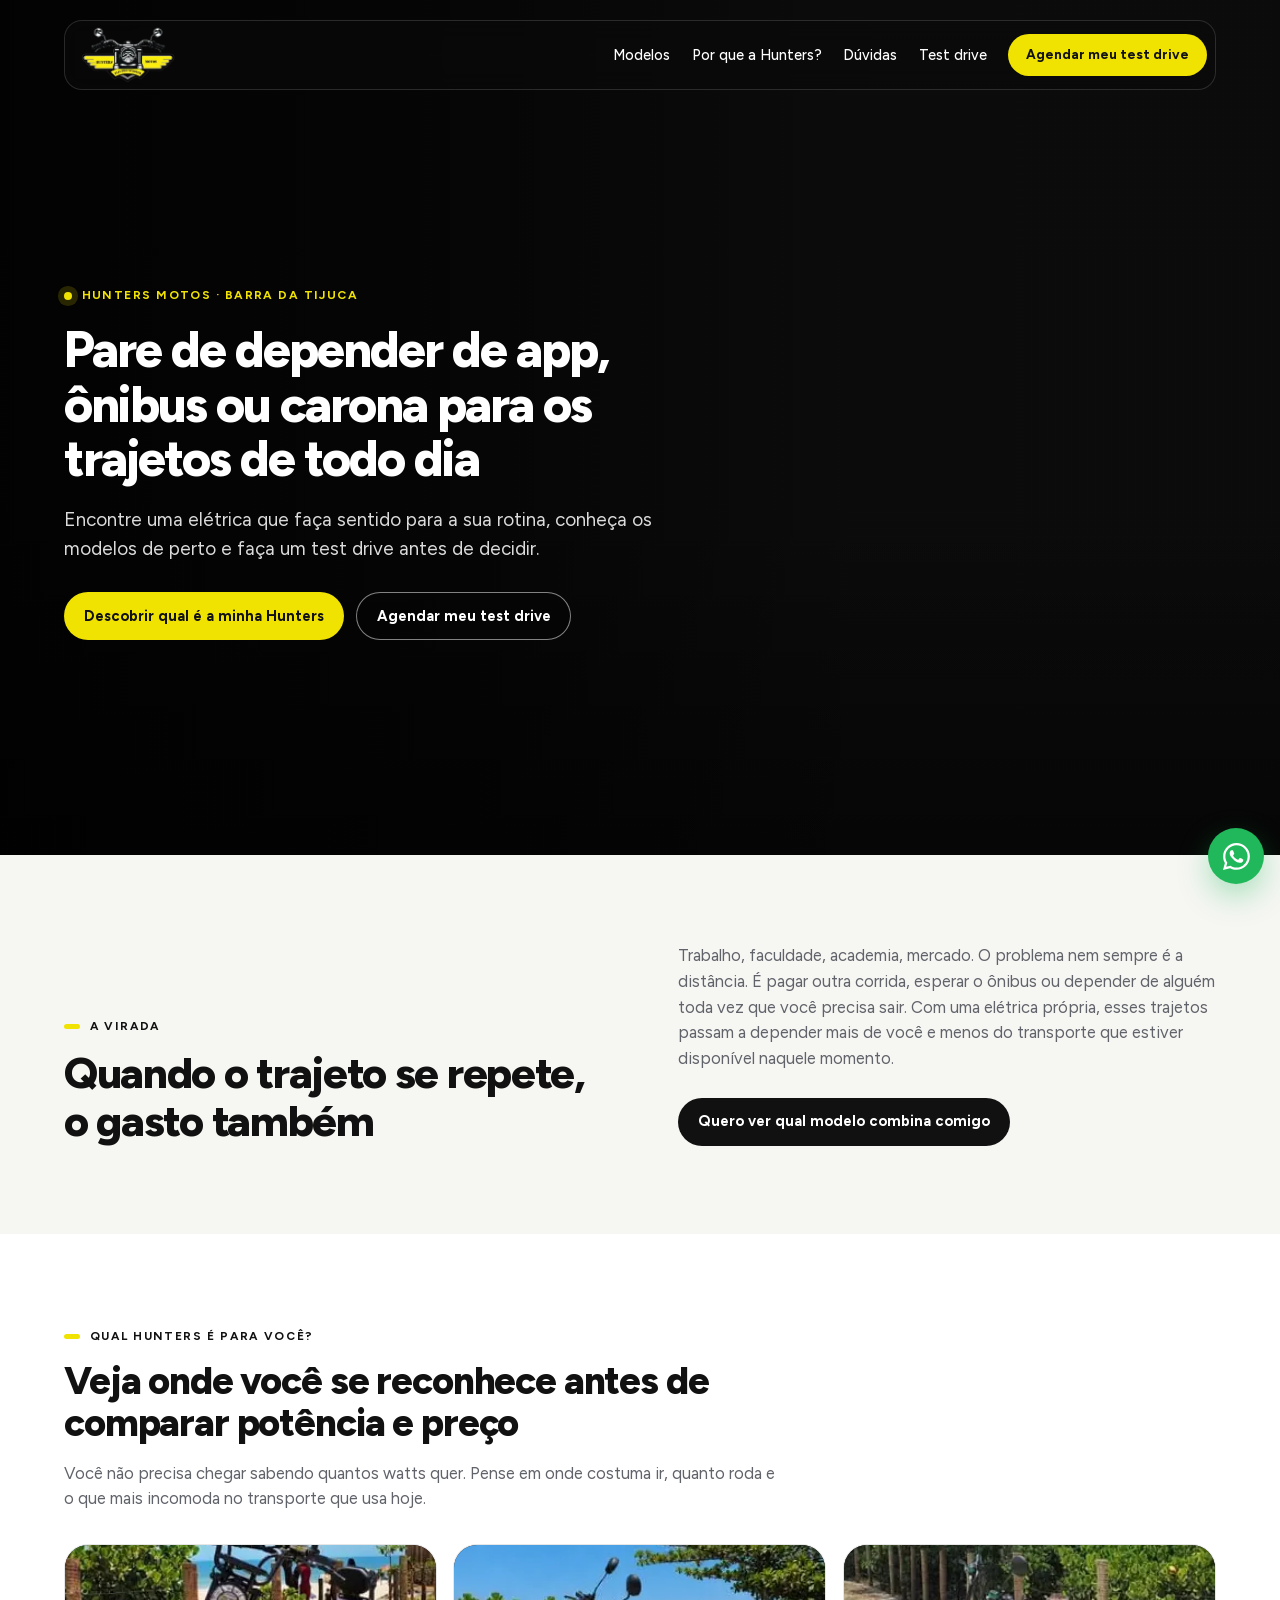
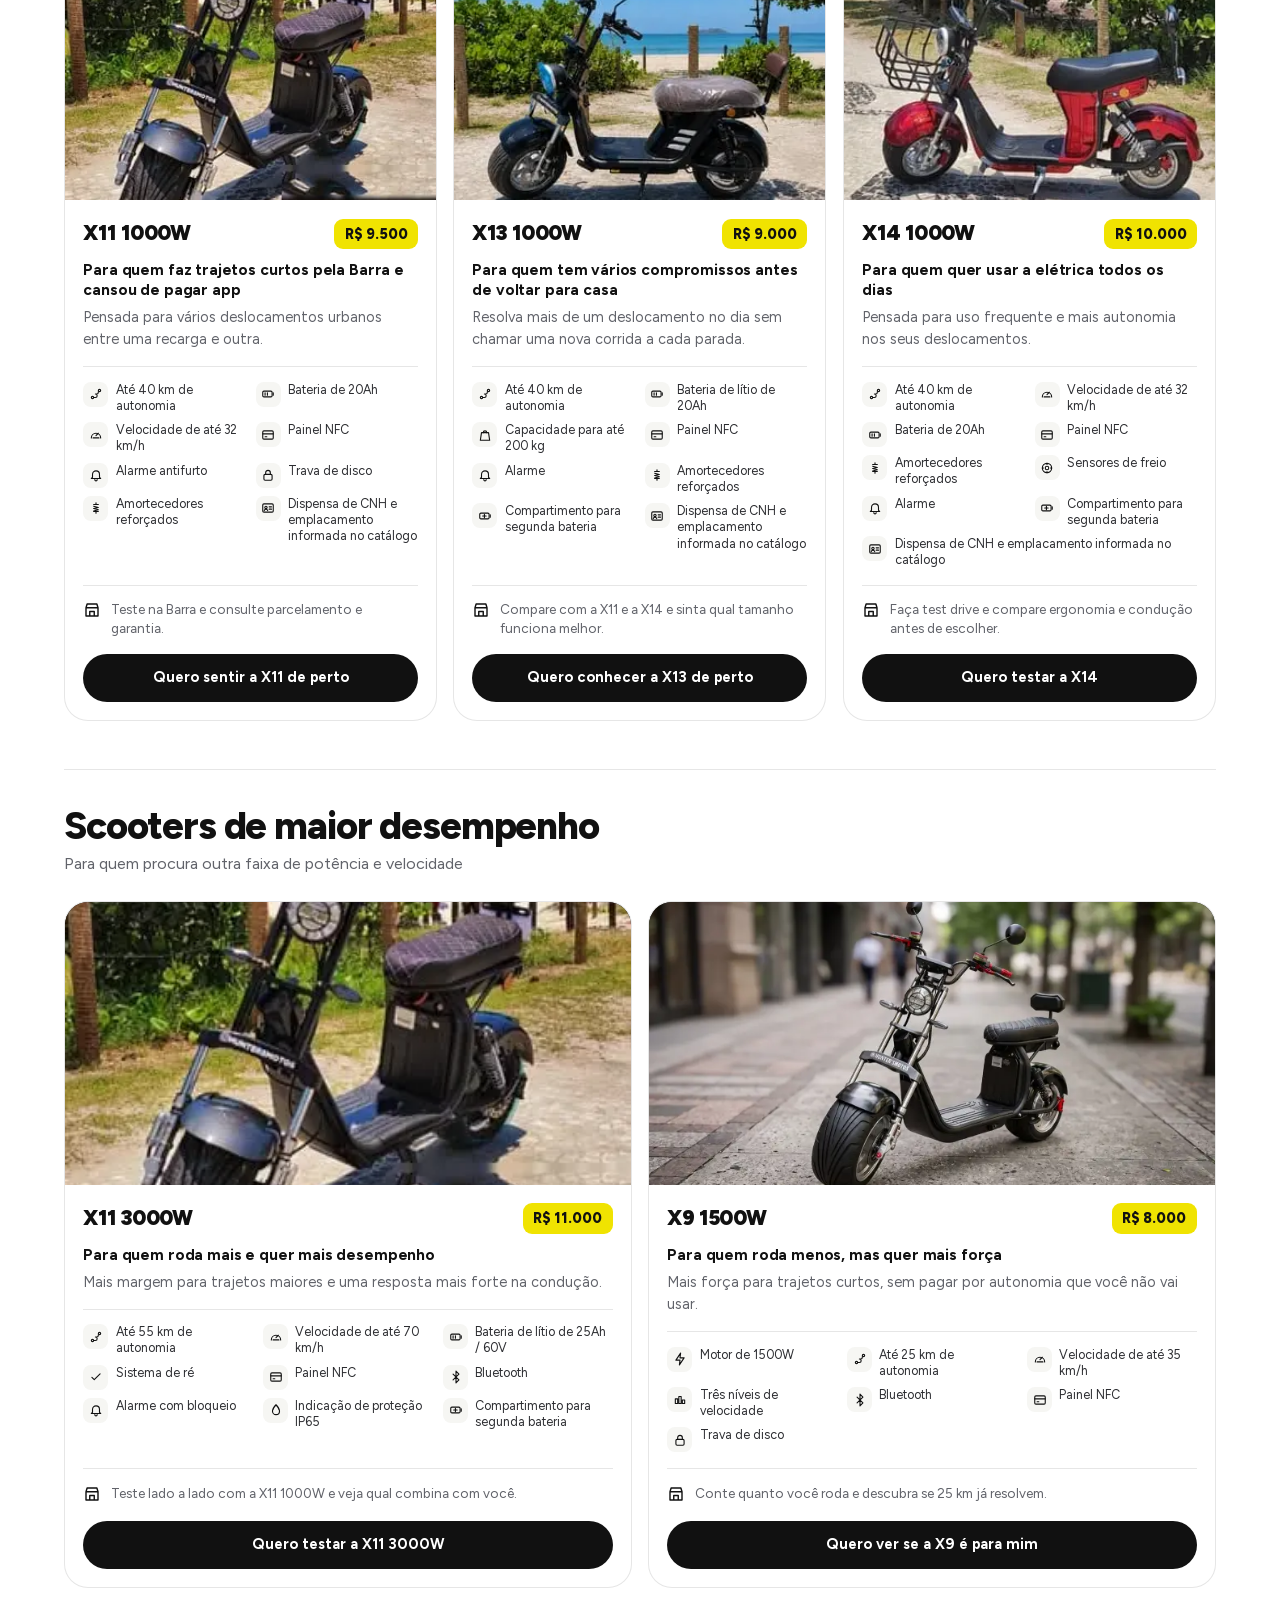
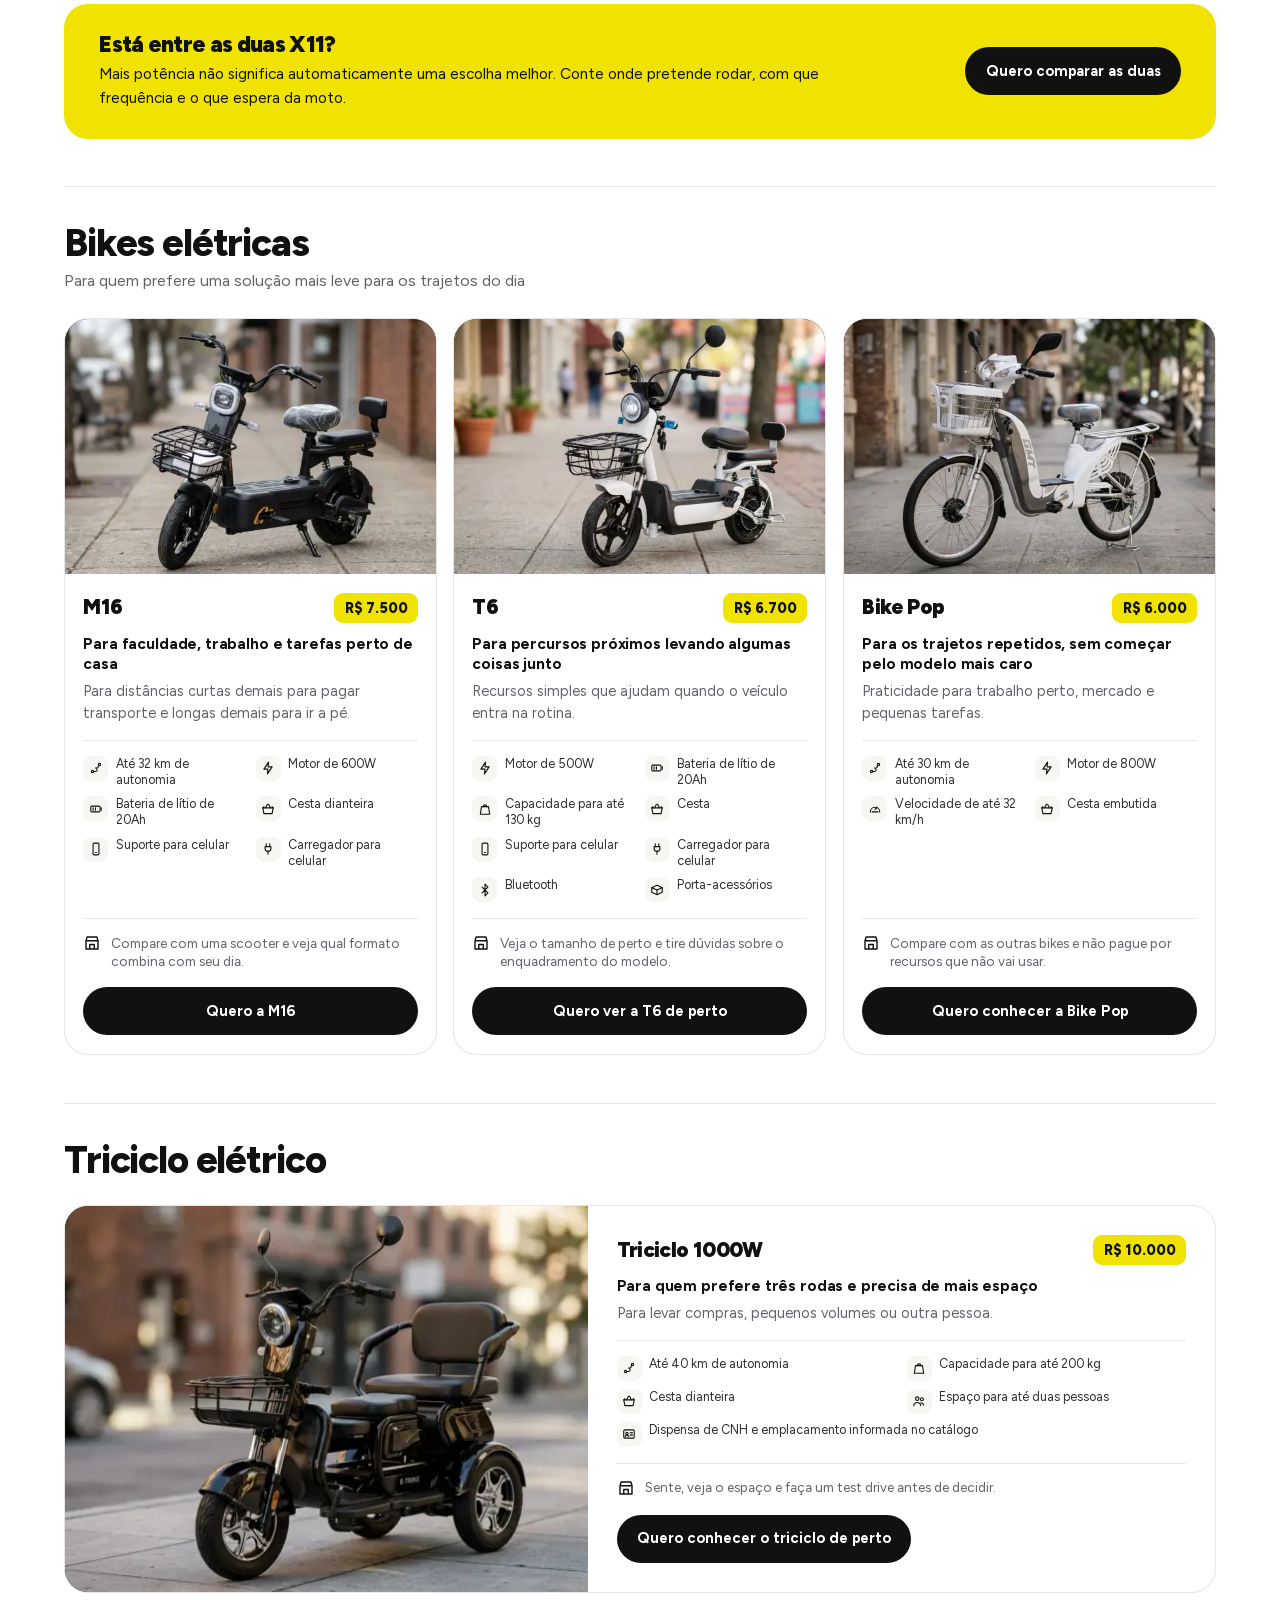
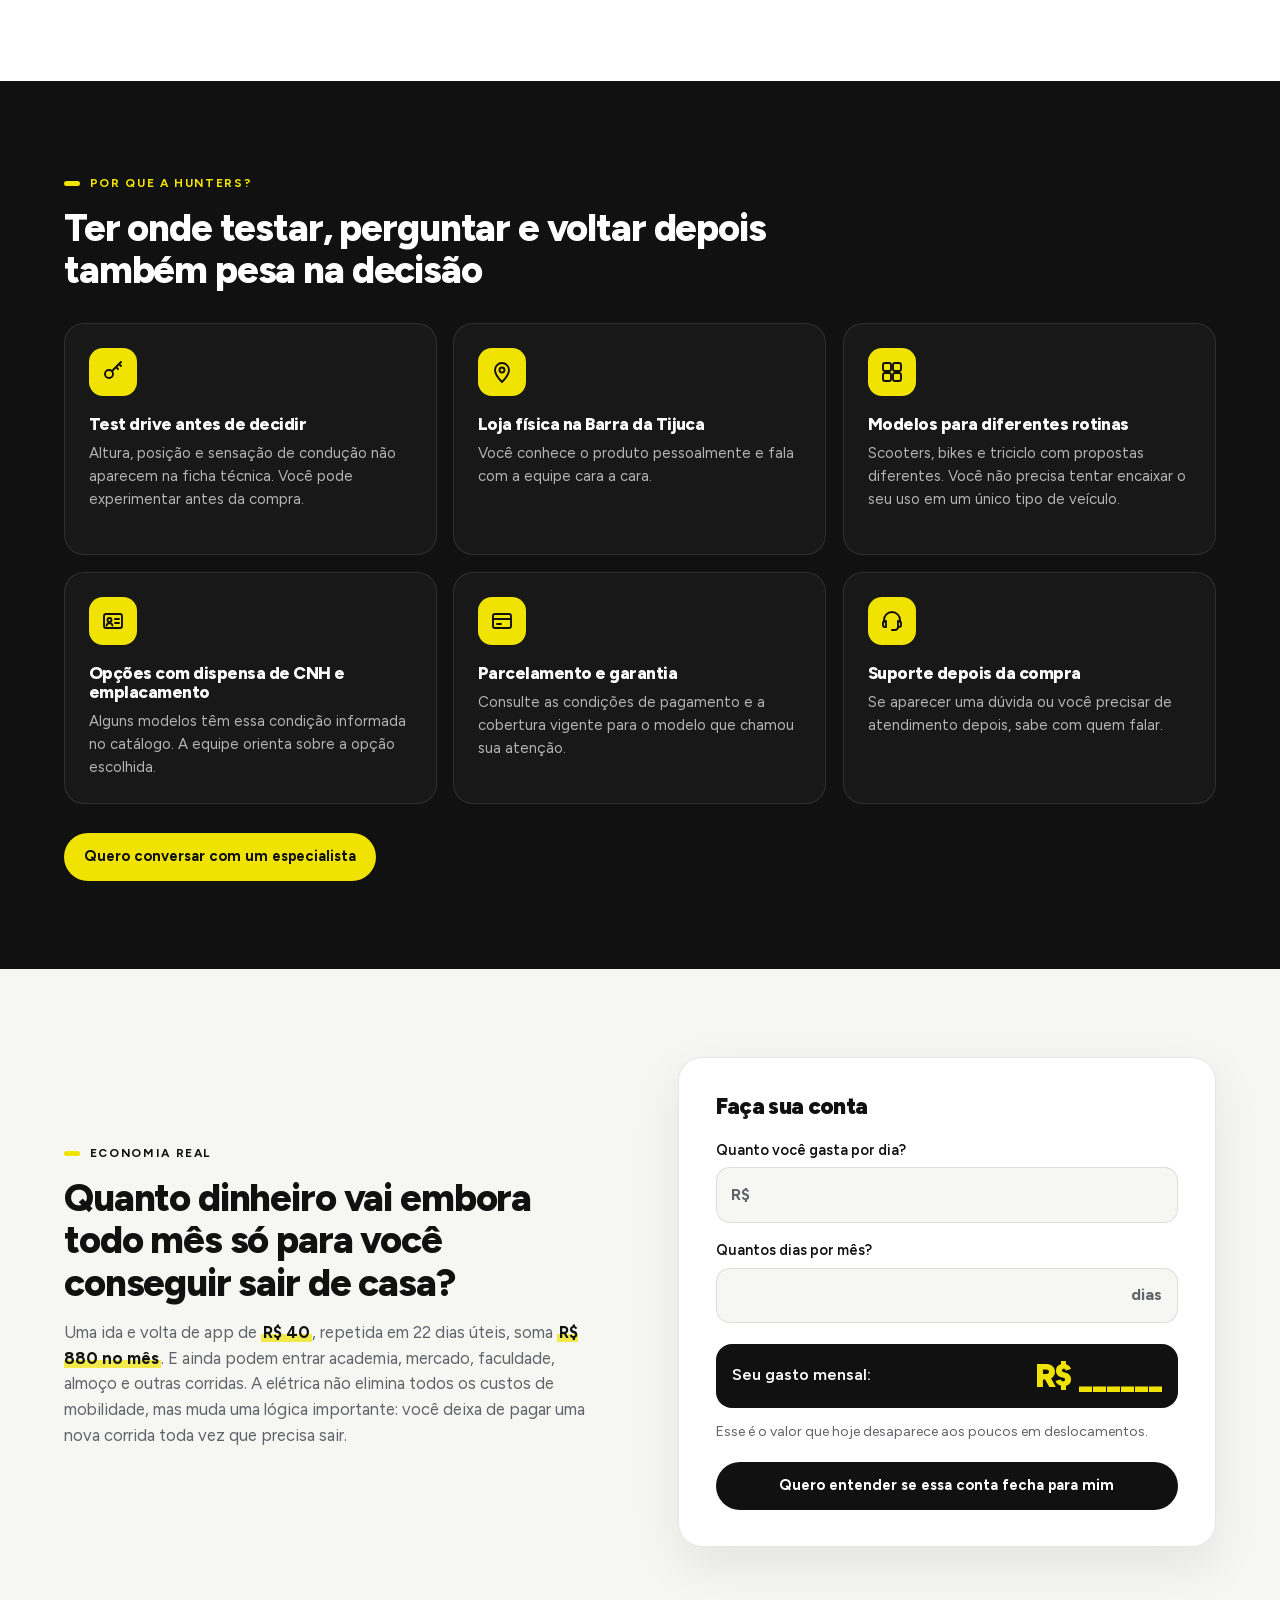
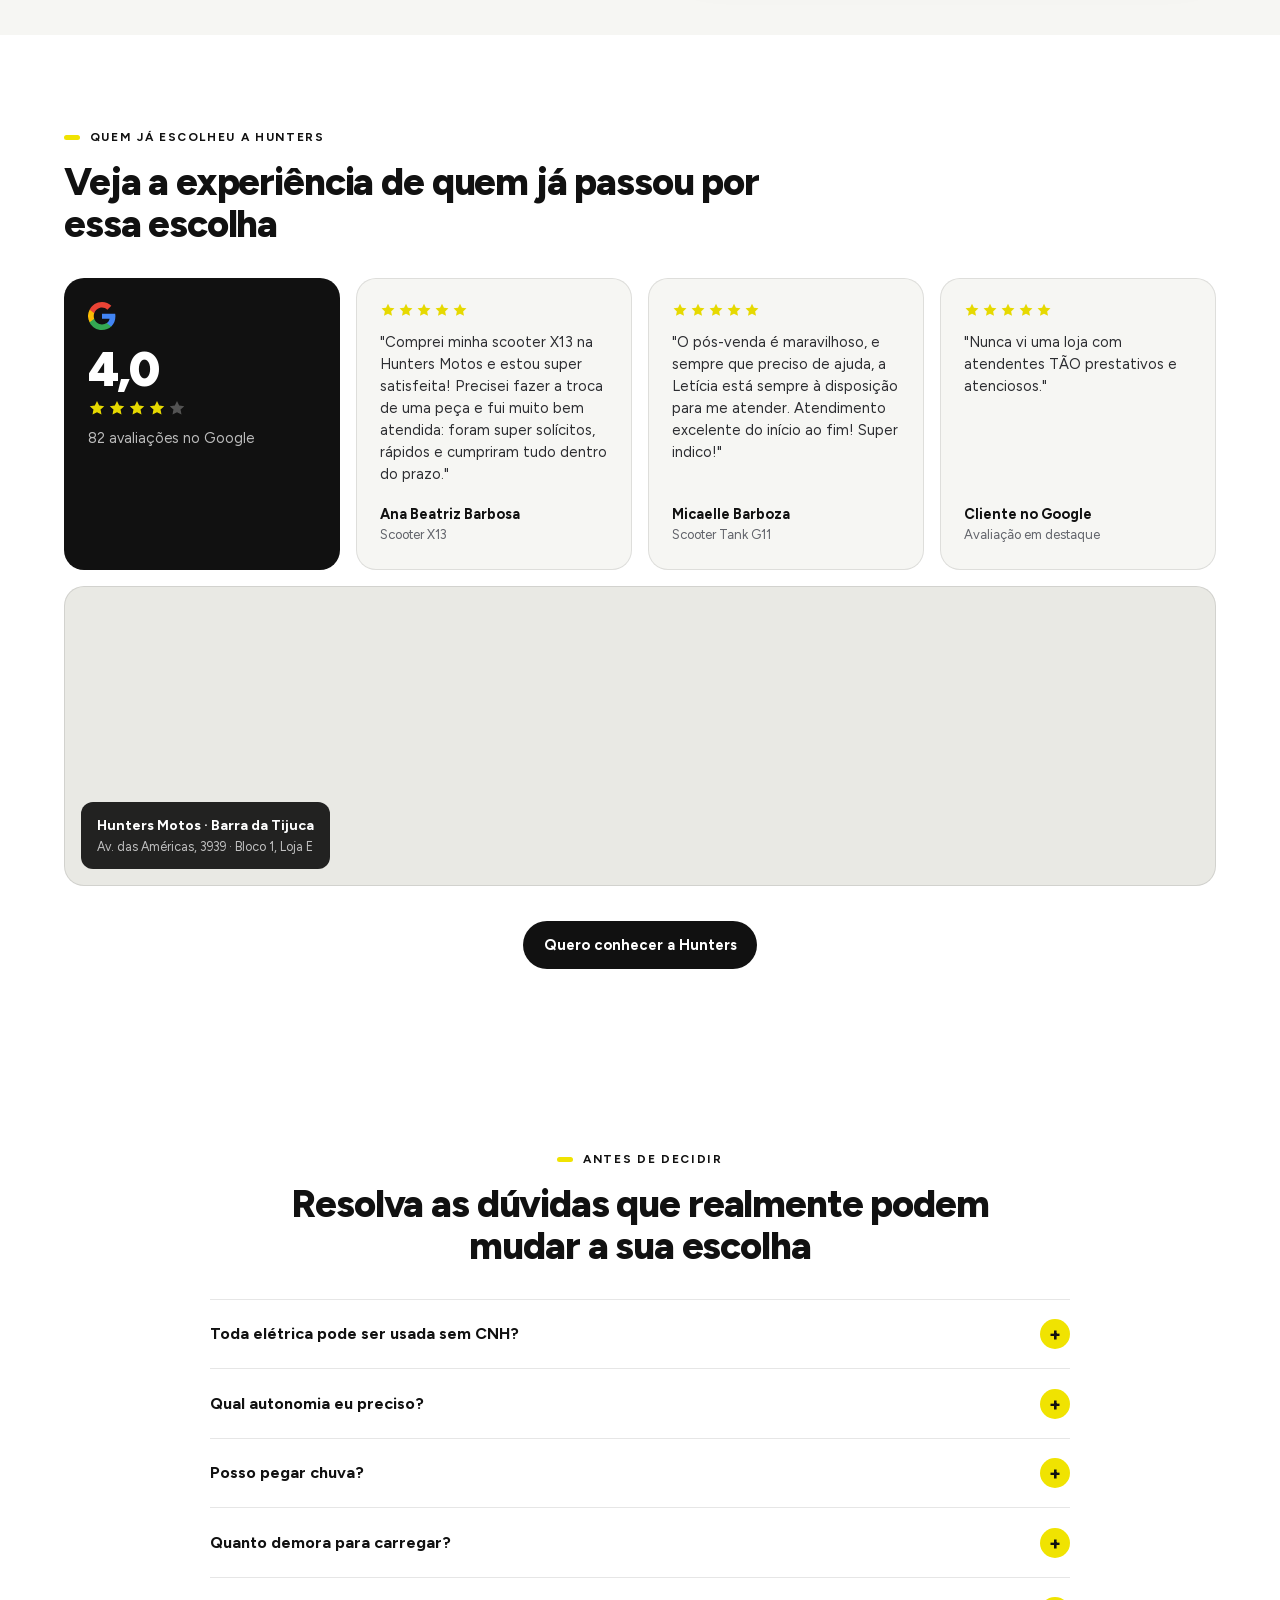
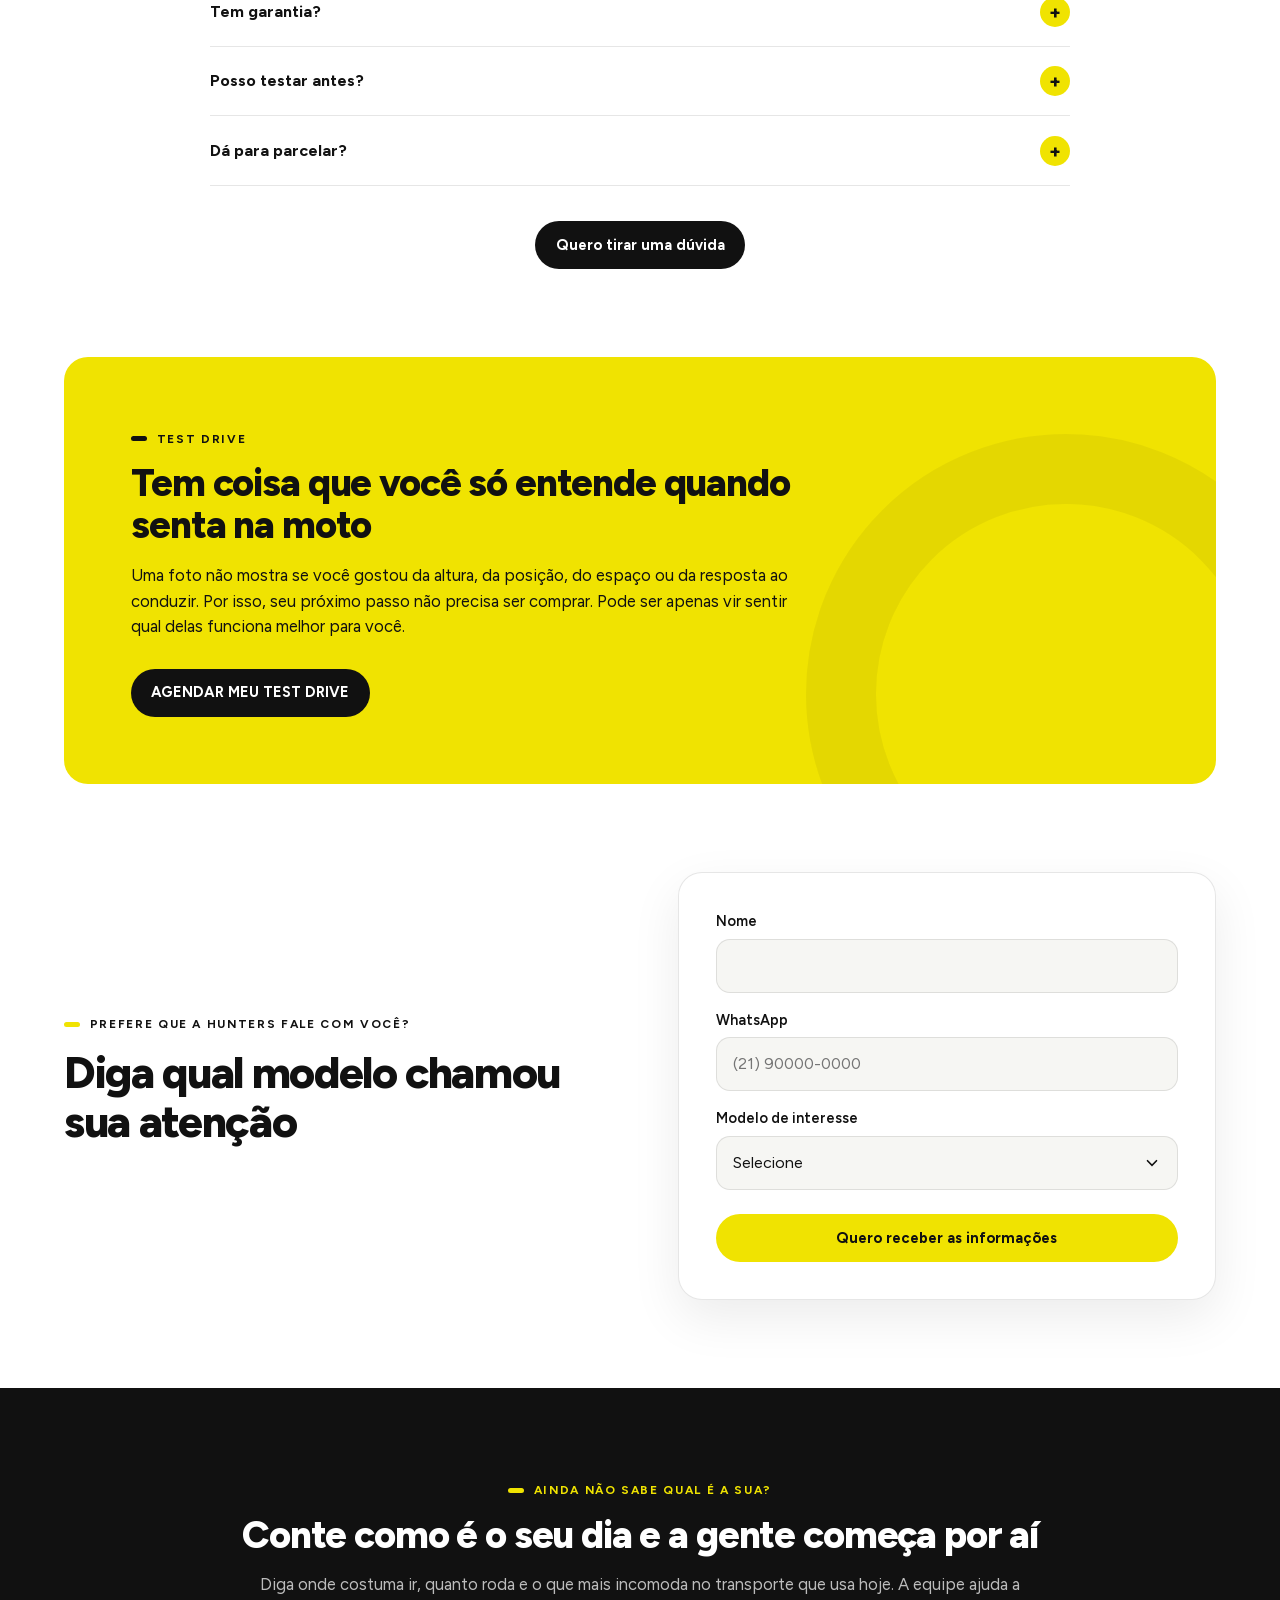
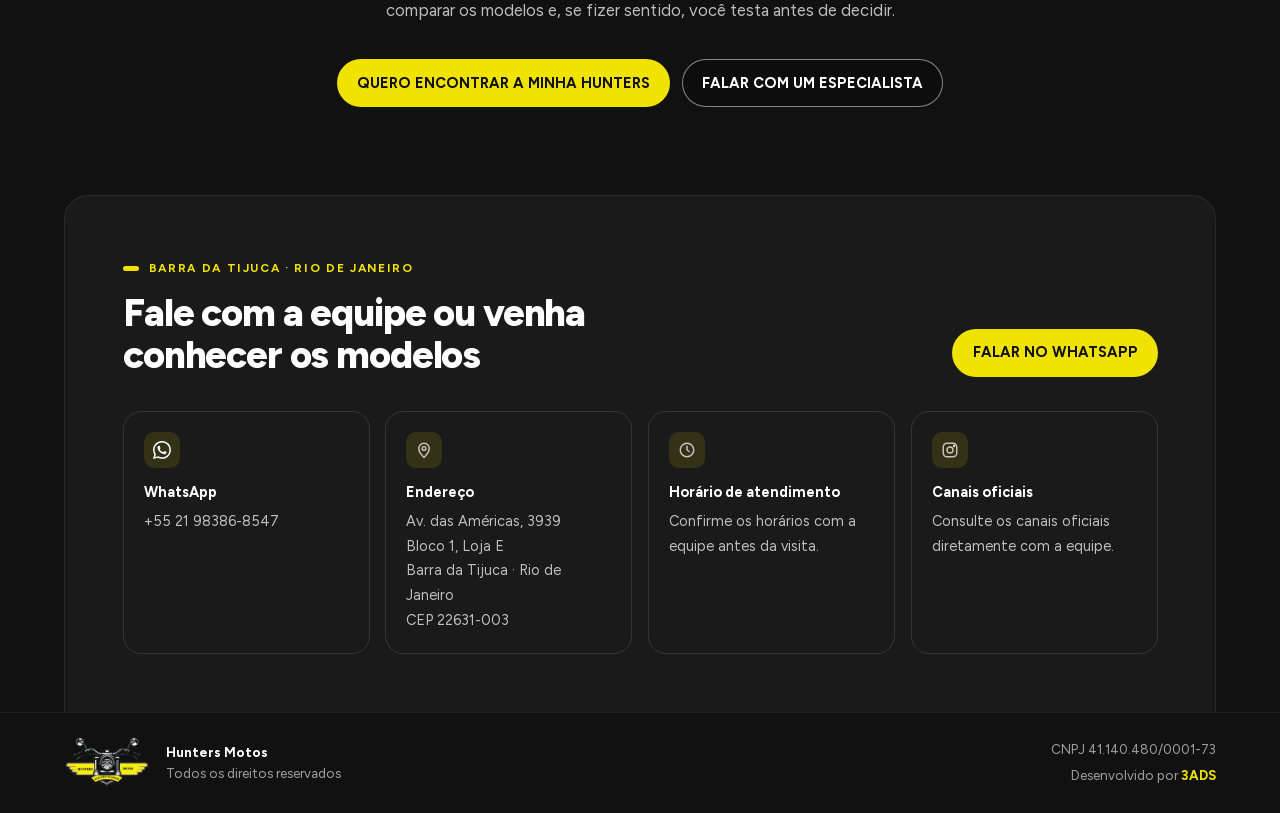
==== commit cf375fe8: "fix: standardize WhatsApp contact display" ====
--- a/index.html
+++ b/index.html
@@ -3,6 +3,13 @@
 <head>
   <meta charset="utf-8">
   <meta name="viewport" content="width=device-width, initial-scale=1">
+  <script type="text/javascript" data-google-tracking="GTM-PKMM67CF">
+    (function(w,d,s,l,i){w[l]=w[l]||[];w[l].push({'gtm.start':
+    new Date().getTime(),event:'gtm.js'});var f=d.getElementsByTagName(s)[0],
+    j=d.createElement(s),dl=l!='dataLayer'?'&l='+l:'';j.async=true;j.src=
+    'https://www.googletagmanager.com/gtm.js?id='+i+dl;f.parentNode.insertBefore(j,f);
+    })(window,document,'script','dataLayer','GTM-PKMM67CF');
+  </script>
   <title>Scooters e bikes elétricas na Barra da Tijuca | Hunters Motos</title>
   <meta name="description" content="Conheça scooters, bikes e triciclo elétricos da Hunters Motos na Barra da Tijuca, Rio de Janeiro. Compare modelos e agende seu test drive.">
   <meta name="robots" content="index, follow, max-image-preview:large, max-snippet:-1, max-video-preview:-1">
@@ -31,6 +38,13 @@
   <link rel="preload" as="image" href="assets/images/hero-hunters-1280.webp" media="(min-width: 901px)" fetchpriority="high">
   <link rel="preload" as="font" href="assets/fonts/Figtree-Variable.woff2" type="font/woff2" crossorigin>
   <link rel="stylesheet" href="assets/css/styles.min.css?v=19">
+  <script type="text/javascript" data-clarity-project="ytlwefl3i7">
+    (function(c,l,a,r,i,t,y){
+        c[a]=c[a]||function(){(c[a].q=c[a].q||[]).push(arguments)};
+        t=l.createElement(r);t.async=1;t.src="https://www.clarity.ms/tag/"+i;
+        y=l.getElementsByTagName(r)[0];y.parentNode.insertBefore(t,y);
+    })(window, document, "clarity", "script", "ytlwefl3i7");
+  </script>
   <script type="application/ld+json">
   {
     "@context": "https://schema.org",
@@ -79,6 +93,8 @@
   </script>
 </head>
 <body>
+  <noscript><iframe src="https://www.googletagmanager.com/ns.html?id=GTM-PKMM67CF"
+  height="0" width="0" hidden title="Google Tag Manager"></iframe></noscript>
   <a class="skip-link" href="#conteudo">Pular para o conteúdo</a>
 
   <header class="site-header"><div class="container nav">
@@ -371,7 +387,7 @@
         <a class="btn" data-whatsapp data-message="Oi, Hunters! Quero falar com a equipe.">FALAR NO WHATSAPP</a>
       </div>
       <div class="stores">
-        <div class="store"><span class="store-icon" data-icon="whatsapp"></span><strong>WhatsApp</strong><a data-whatsapp data-message="Oi, Hunters! Quero falar com a equipe.">(21) 98386-8547</a></div>
+        <div class="store"><span class="store-icon" data-icon="whatsapp"></span><strong>WhatsApp</strong><a data-whatsapp data-message="Oi, Hunters! Quero falar com a equipe.">+55 21 98386-8547</a></div>
         <div class="store"><span class="store-icon" data-icon="pin"></span><strong>Endereço</strong><span>Av. das Américas, 3939<br>Bloco 1, Loja E<br>Barra da Tijuca · Rio de Janeiro<br>CEP 22631-003</span></div>
         <div class="store"><span class="store-icon" data-icon="clock"></span><strong>Horário de atendimento</strong><span>Confirme os horários com a equipe antes da visita.</span></div>
         <div class="store"><span class="store-icon" data-icon="instagram"></span><strong>Canais oficiais</strong><span>Consulte os canais oficiais diretamente com a equipe.</span></div>
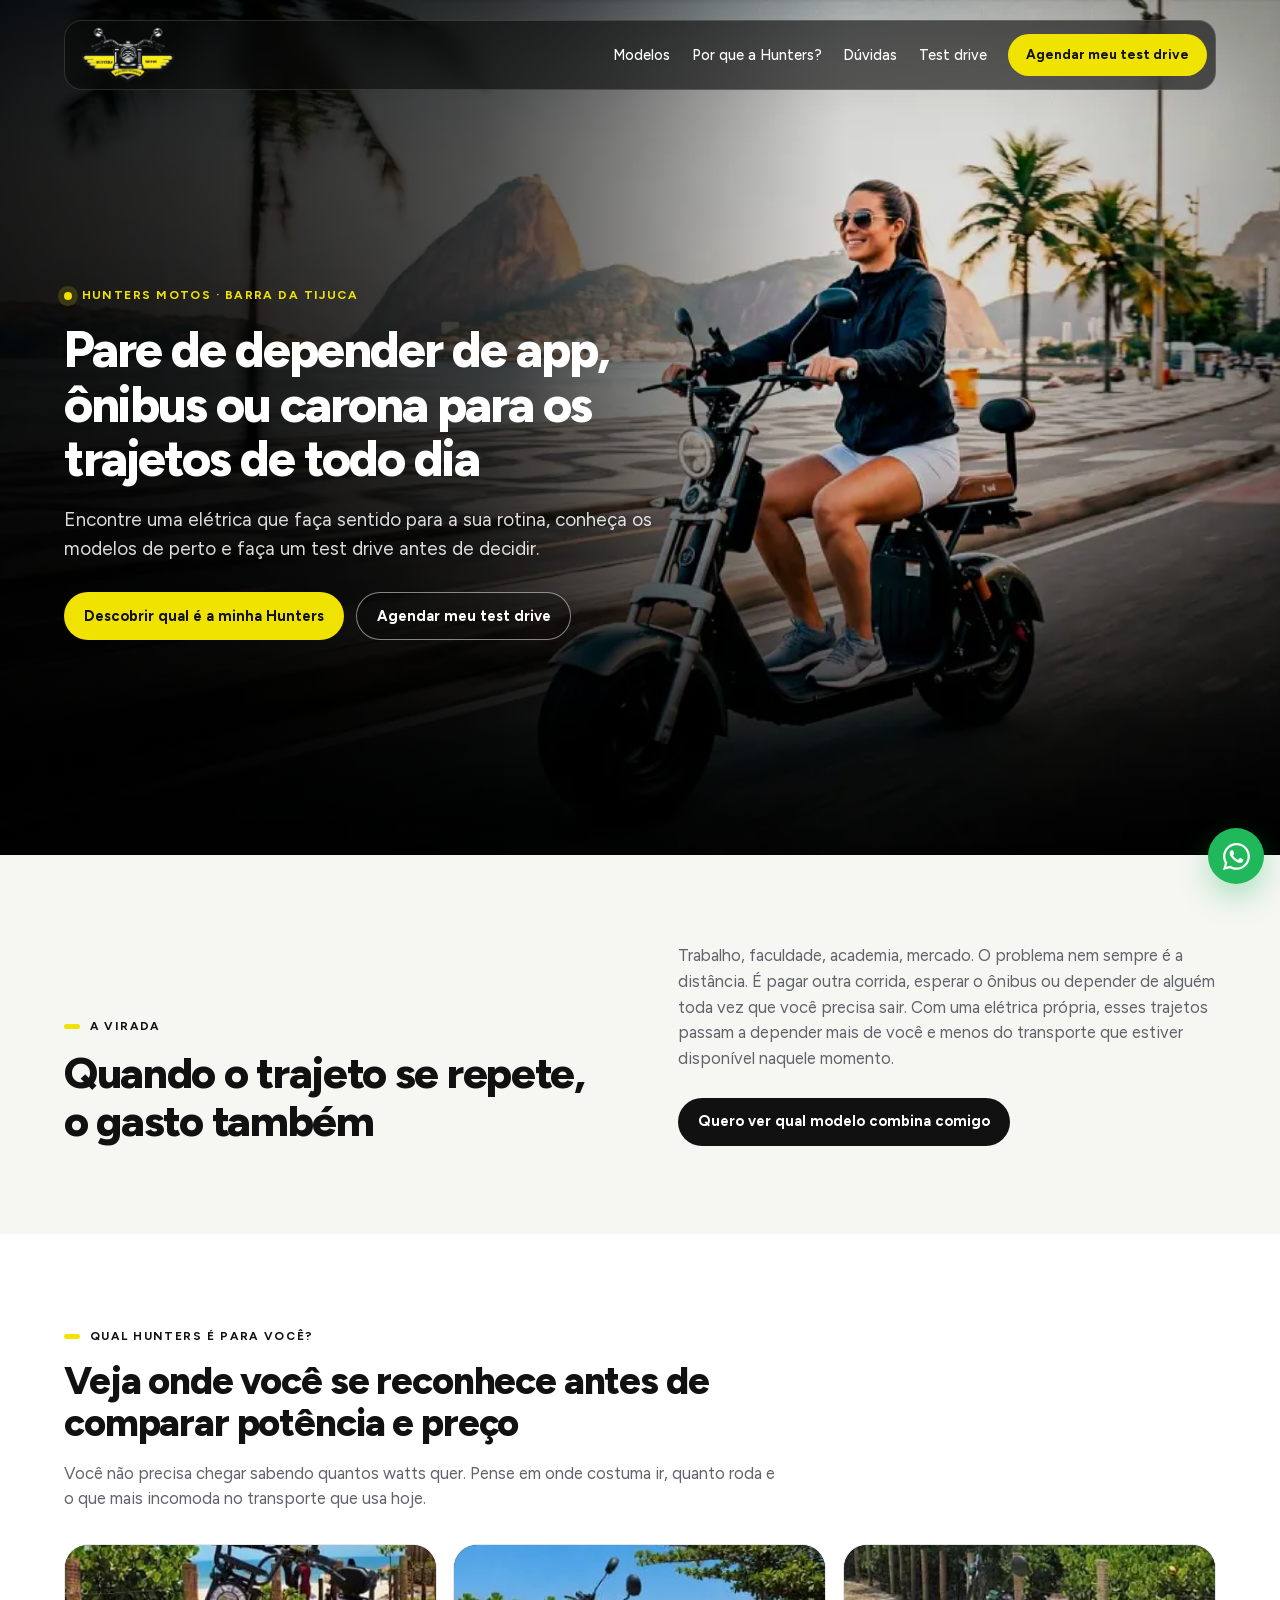
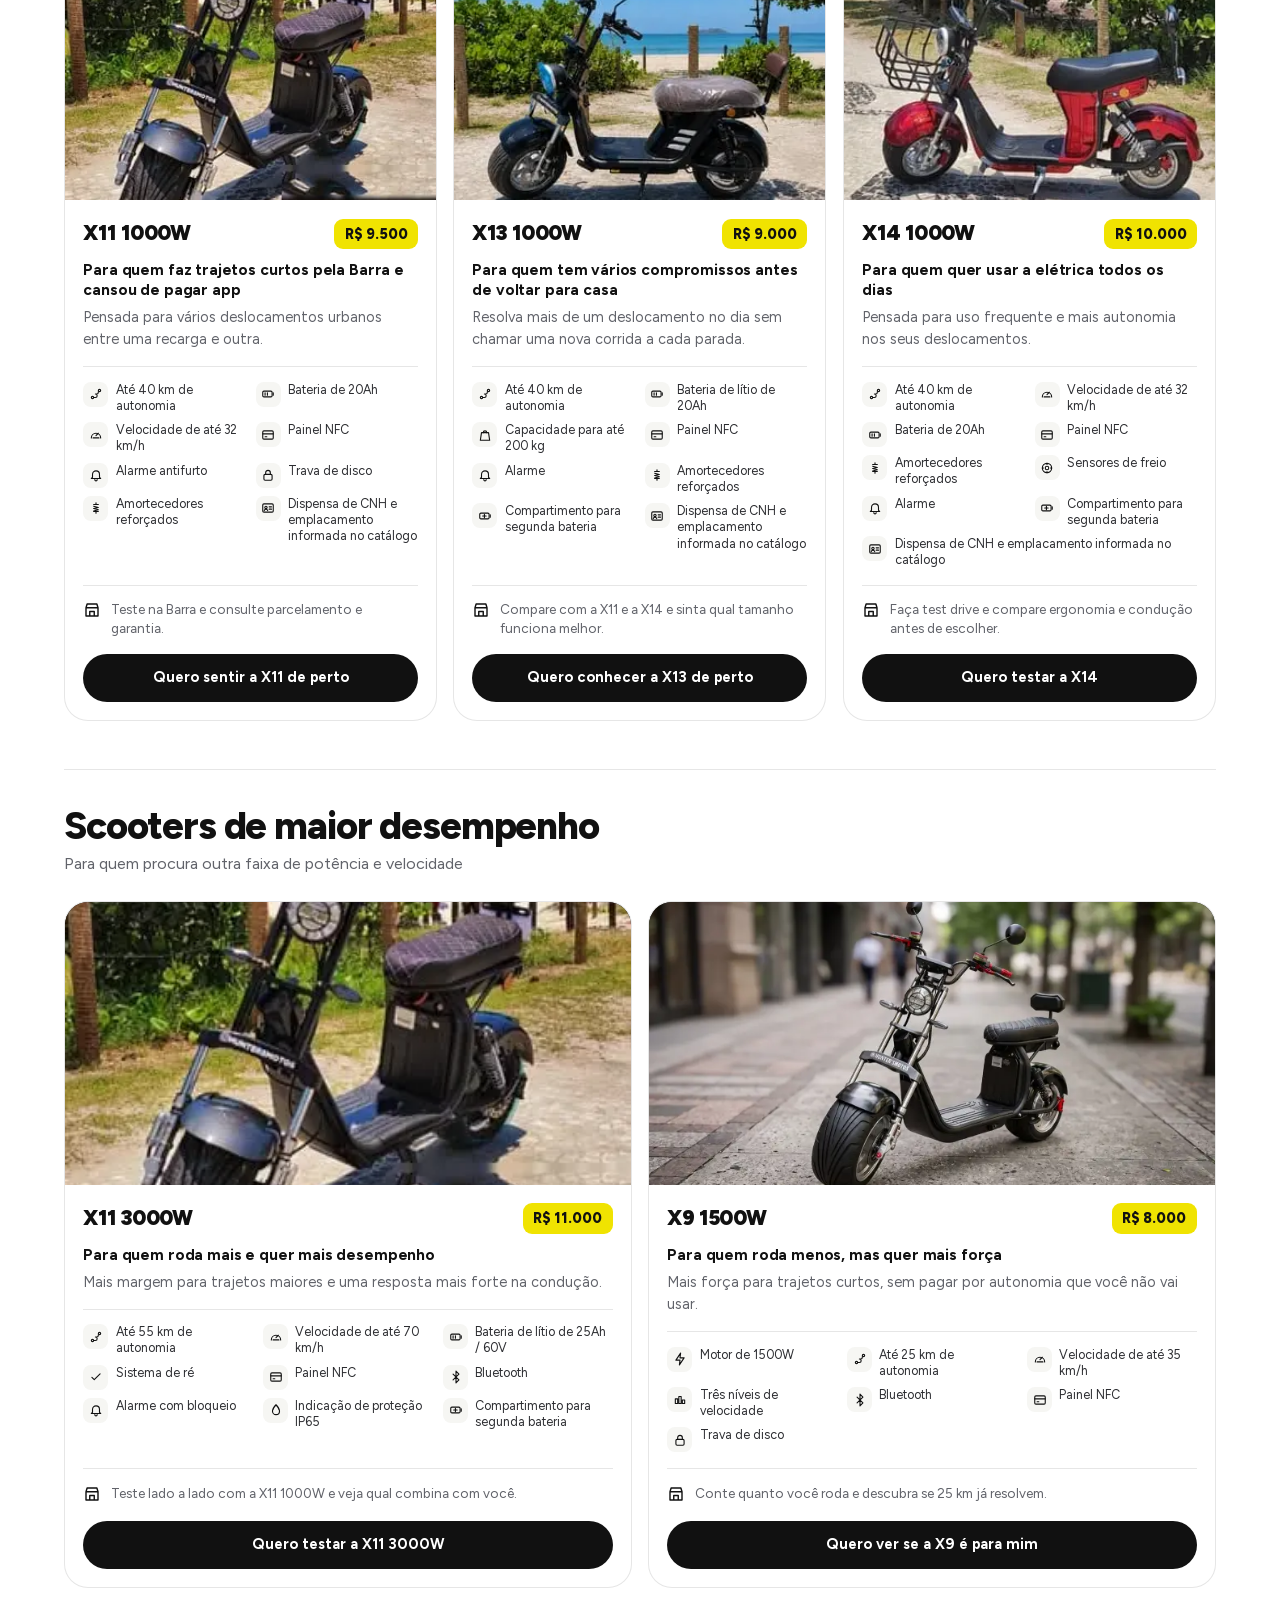
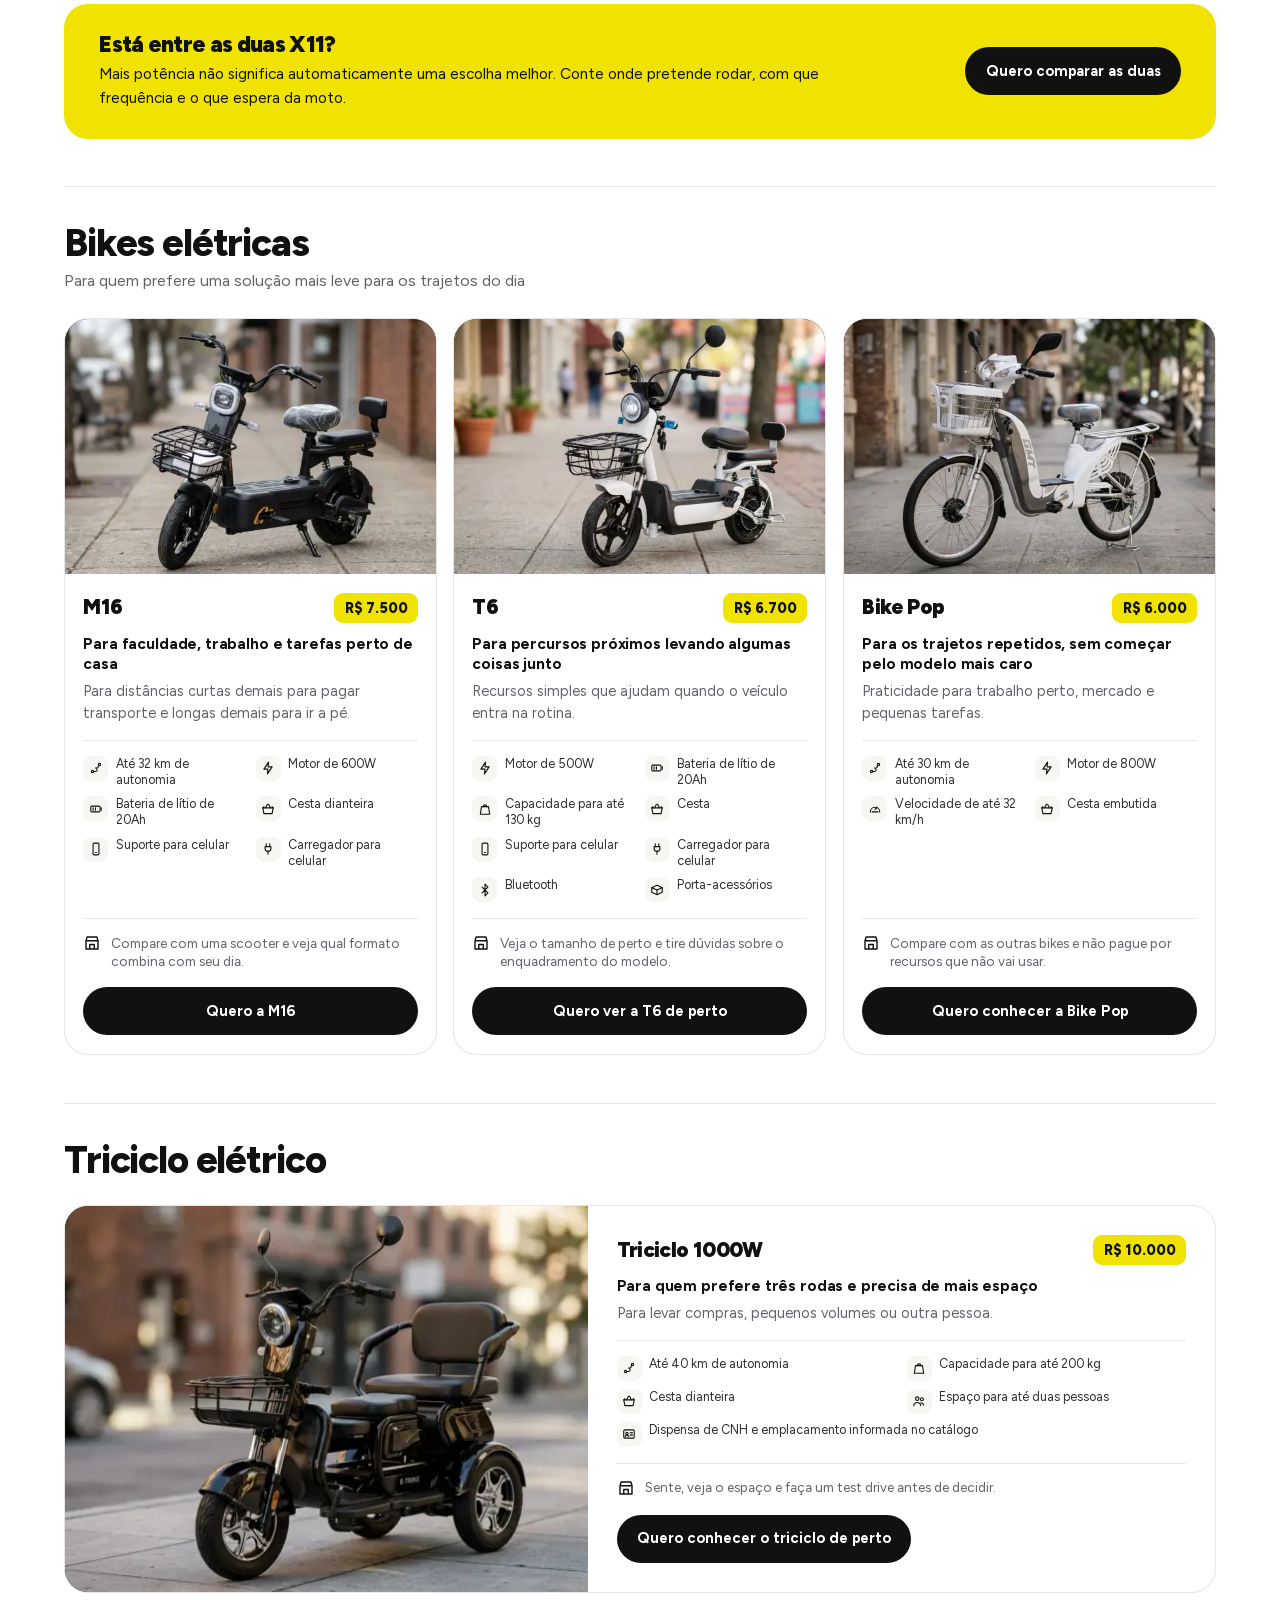
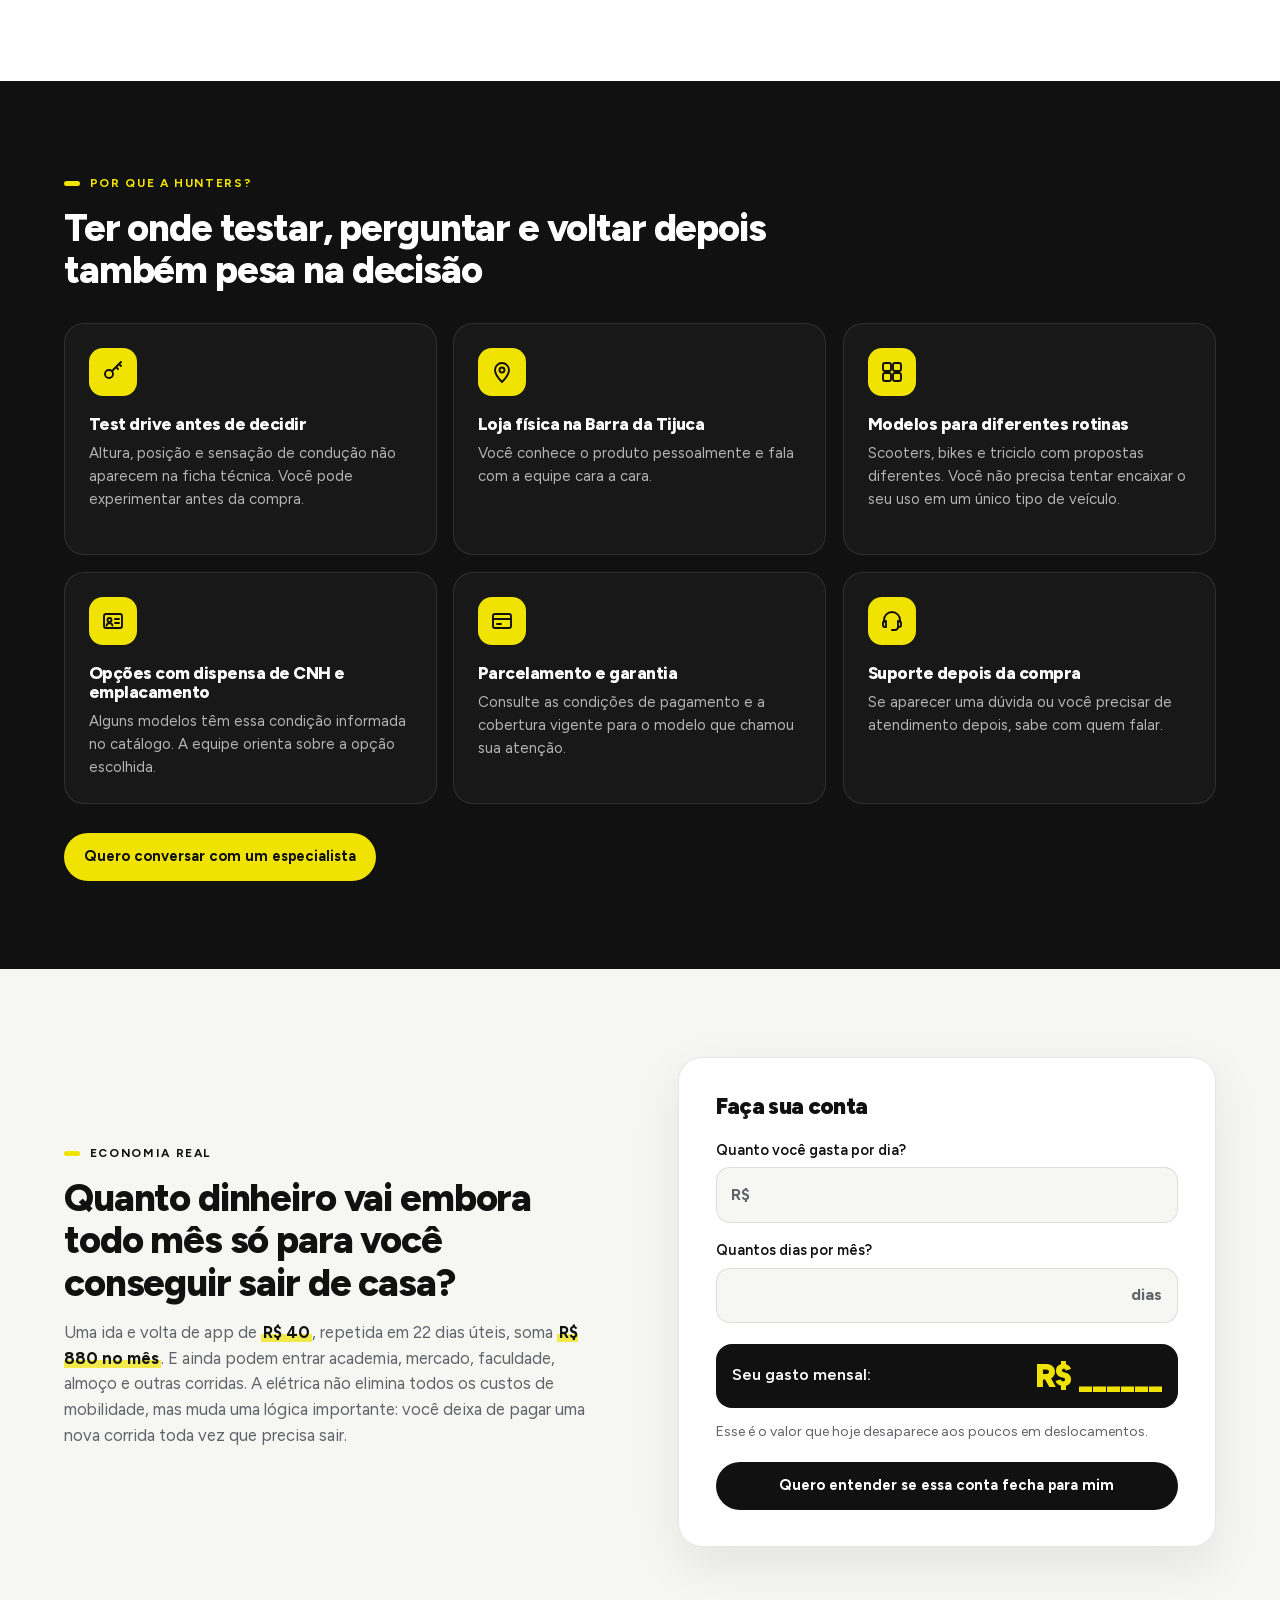
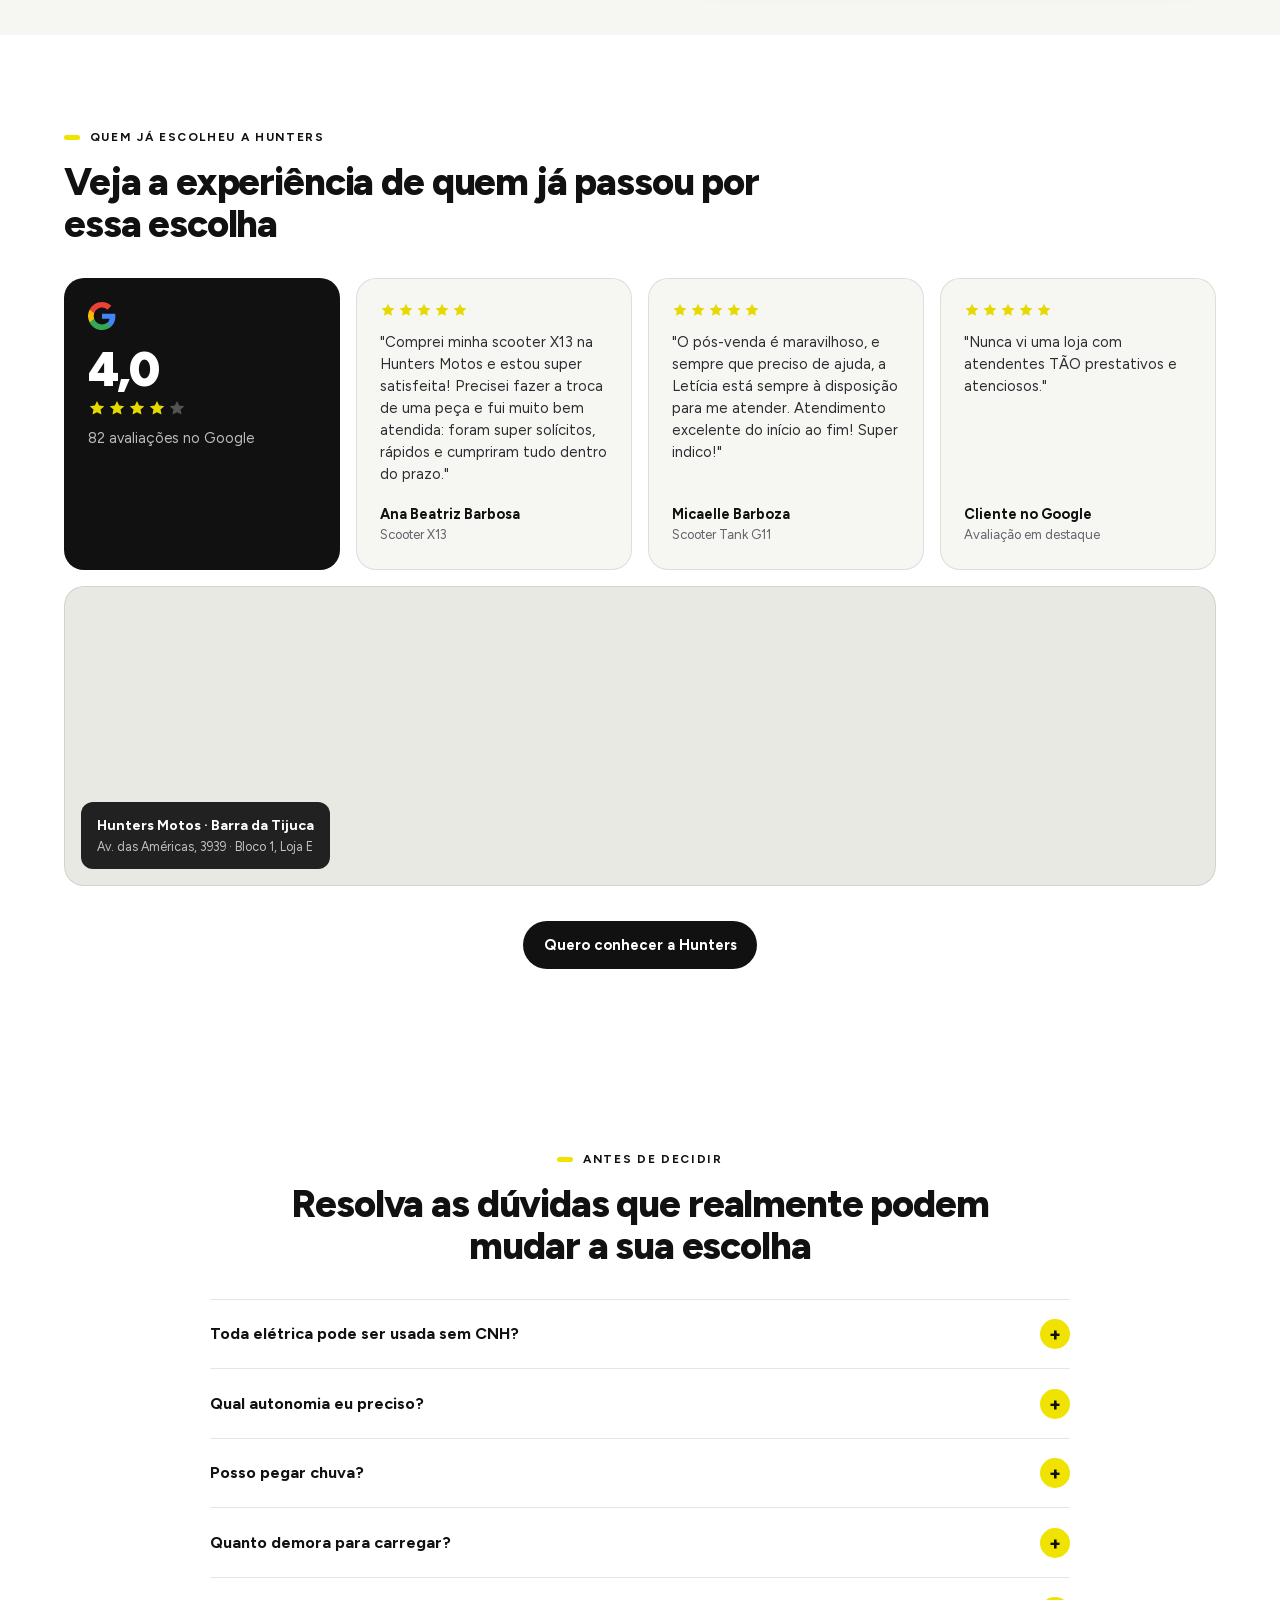
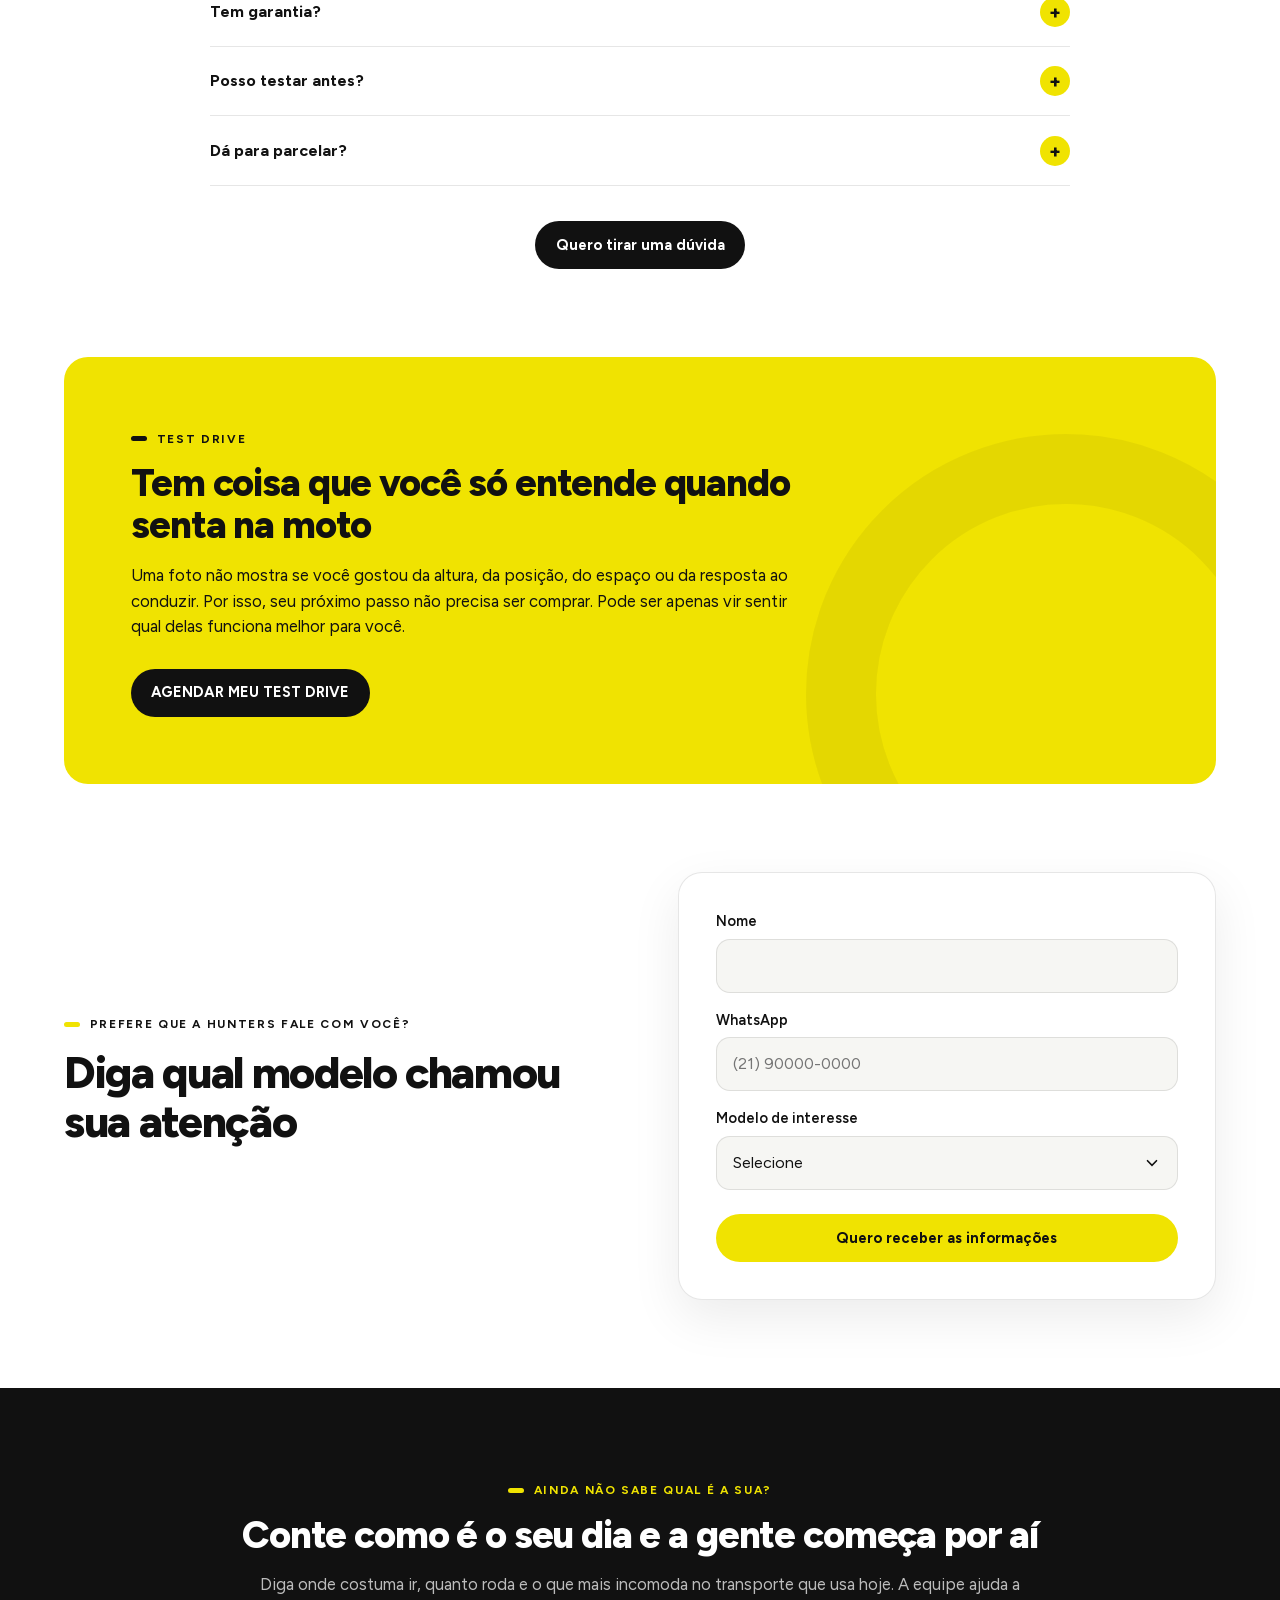
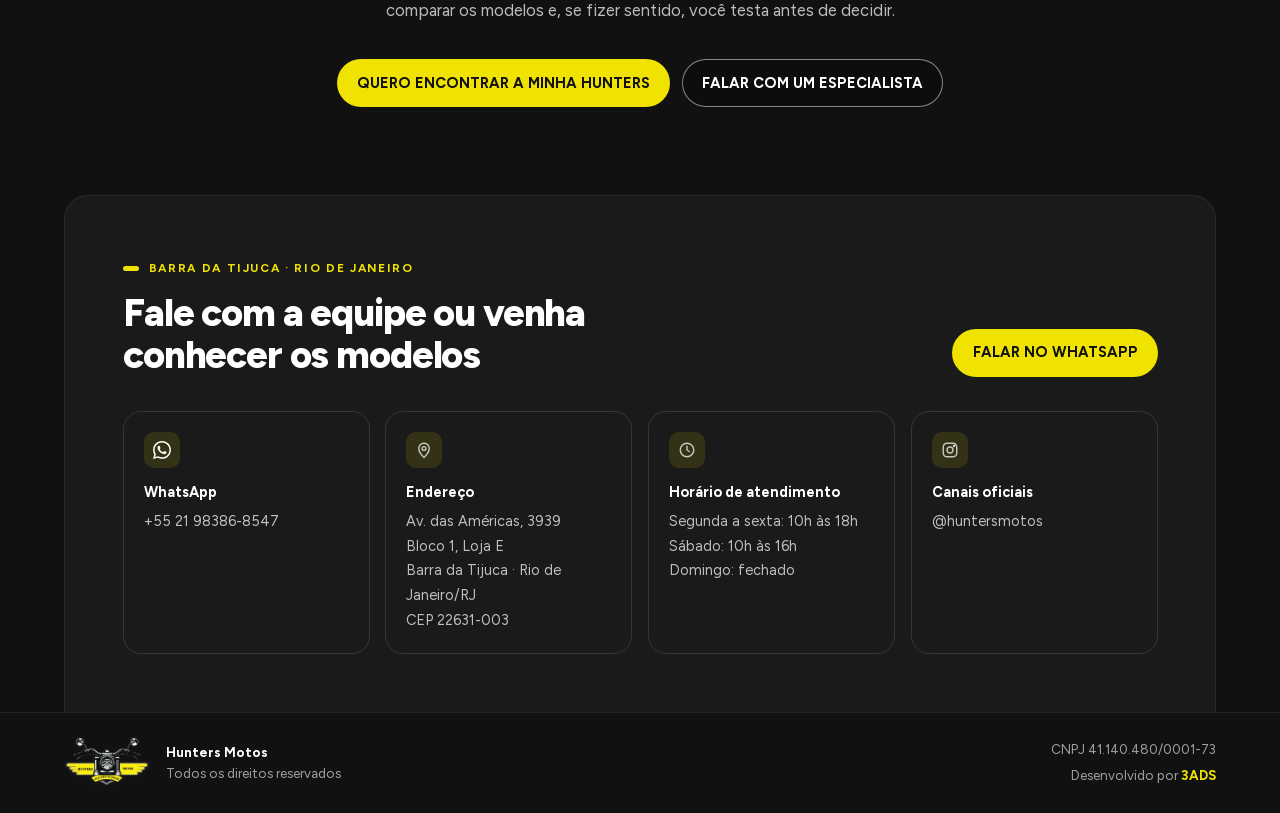
==== commit 82841553: "feat: update store contact details" ====
--- a/index.html
+++ b/index.html
@@ -64,6 +64,9 @@
         "image": "https://produto.huntersmotos.com.br/assets/images/hero-hunters.webp",
         "logo": "https://produto.huntersmotos.com.br/assets/images/logo-hunters.png",
         "telephone": "+55 21 98386-8547",
+        "sameAs": [
+          "https://www.instagram.com/huntersmotos/"
+        ],
         "address": {
           "@type": "PostalAddress",
           "streetAddress": "Av. das Américas, 3939, Bloco 1, Loja E",
@@ -72,6 +75,20 @@
           "postalCode": "22631-003",
           "addressCountry": "BR"
         },
+        "openingHoursSpecification": [
+          {
+            "@type": "OpeningHoursSpecification",
+            "dayOfWeek": ["Monday", "Tuesday", "Wednesday", "Thursday", "Friday"],
+            "opens": "10:00",
+            "closes": "18:00"
+          },
+          {
+            "@type": "OpeningHoursSpecification",
+            "dayOfWeek": "Saturday",
+            "opens": "10:00",
+            "closes": "16:00"
+          }
+        ],
         "areaServed": "Barra da Tijuca, Rio de Janeiro",
         "hasMap": "https://www.google.com/maps/place/Hunters+Motos+%7C+Scooters+El%C3%A9tricas/@-23.0007255,-43.352311,17z/"
       },
@@ -388,9 +405,9 @@
       </div>
       <div class="stores">
         <div class="store"><span class="store-icon" data-icon="whatsapp"></span><strong>WhatsApp</strong><a data-whatsapp data-message="Oi, Hunters! Quero falar com a equipe.">+55 21 98386-8547</a></div>
-        <div class="store"><span class="store-icon" data-icon="pin"></span><strong>Endereço</strong><span>Av. das Américas, 3939<br>Bloco 1, Loja E<br>Barra da Tijuca · Rio de Janeiro<br>CEP 22631-003</span></div>
-        <div class="store"><span class="store-icon" data-icon="clock"></span><strong>Horário de atendimento</strong><span>Confirme os horários com a equipe antes da visita.</span></div>
-        <div class="store"><span class="store-icon" data-icon="instagram"></span><strong>Canais oficiais</strong><span>Consulte os canais oficiais diretamente com a equipe.</span></div>
+        <div class="store"><span class="store-icon" data-icon="pin"></span><strong>Endereço</strong><span>Av. das Américas, 3939<br>Bloco 1, Loja E<br>Barra da Tijuca · Rio de Janeiro/RJ<br>CEP 22631-003</span></div>
+        <div class="store"><span class="store-icon" data-icon="clock"></span><strong>Horário de atendimento</strong><span>Segunda a sexta: 10h às 18h<br>Sábado: 10h às 16h<br>Domingo: fechado</span></div>
+        <div class="store"><span class="store-icon" data-icon="instagram"></span><strong>Canais oficiais</strong><a href="https://www.instagram.com/huntersmotos/" target="_blank" rel="noopener noreferrer" aria-label="Instagram da Hunters Motos">@huntersmotos</a></div>
       </div>
     </div></div></section>
   </main>
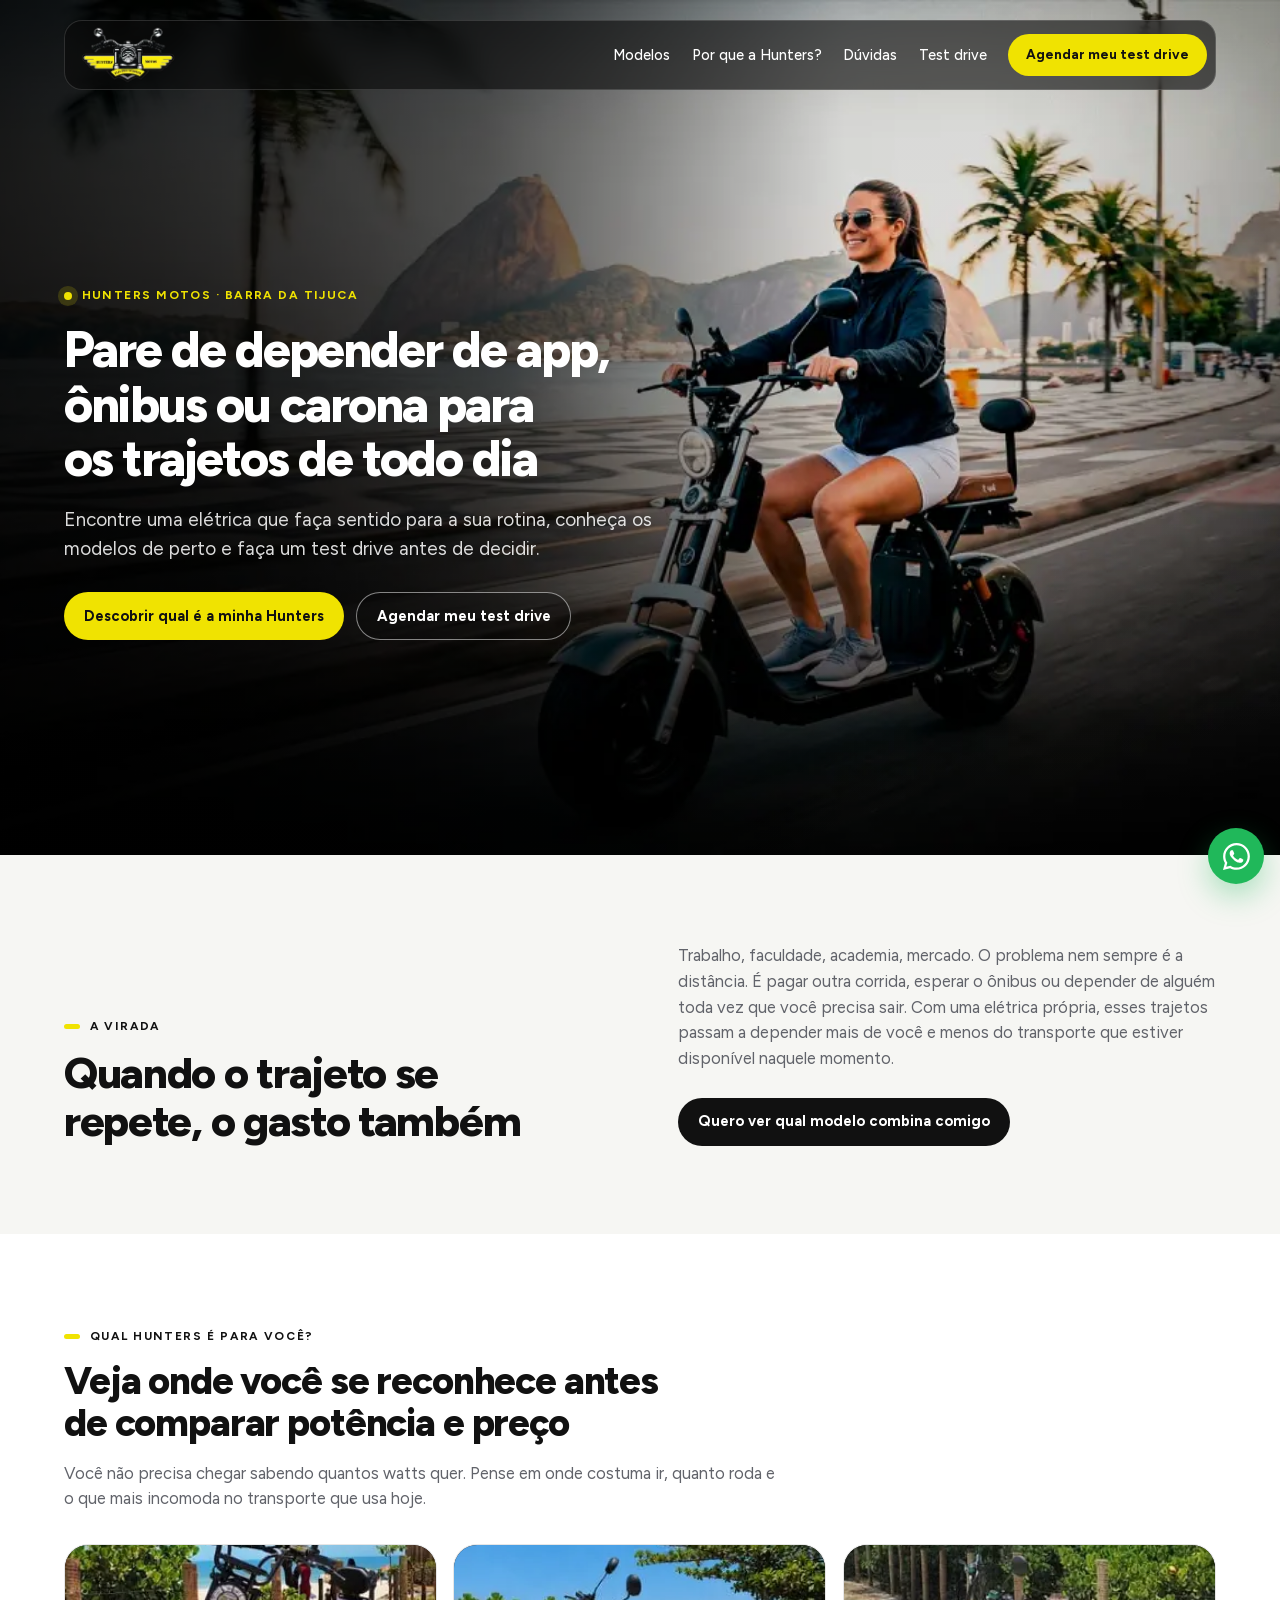
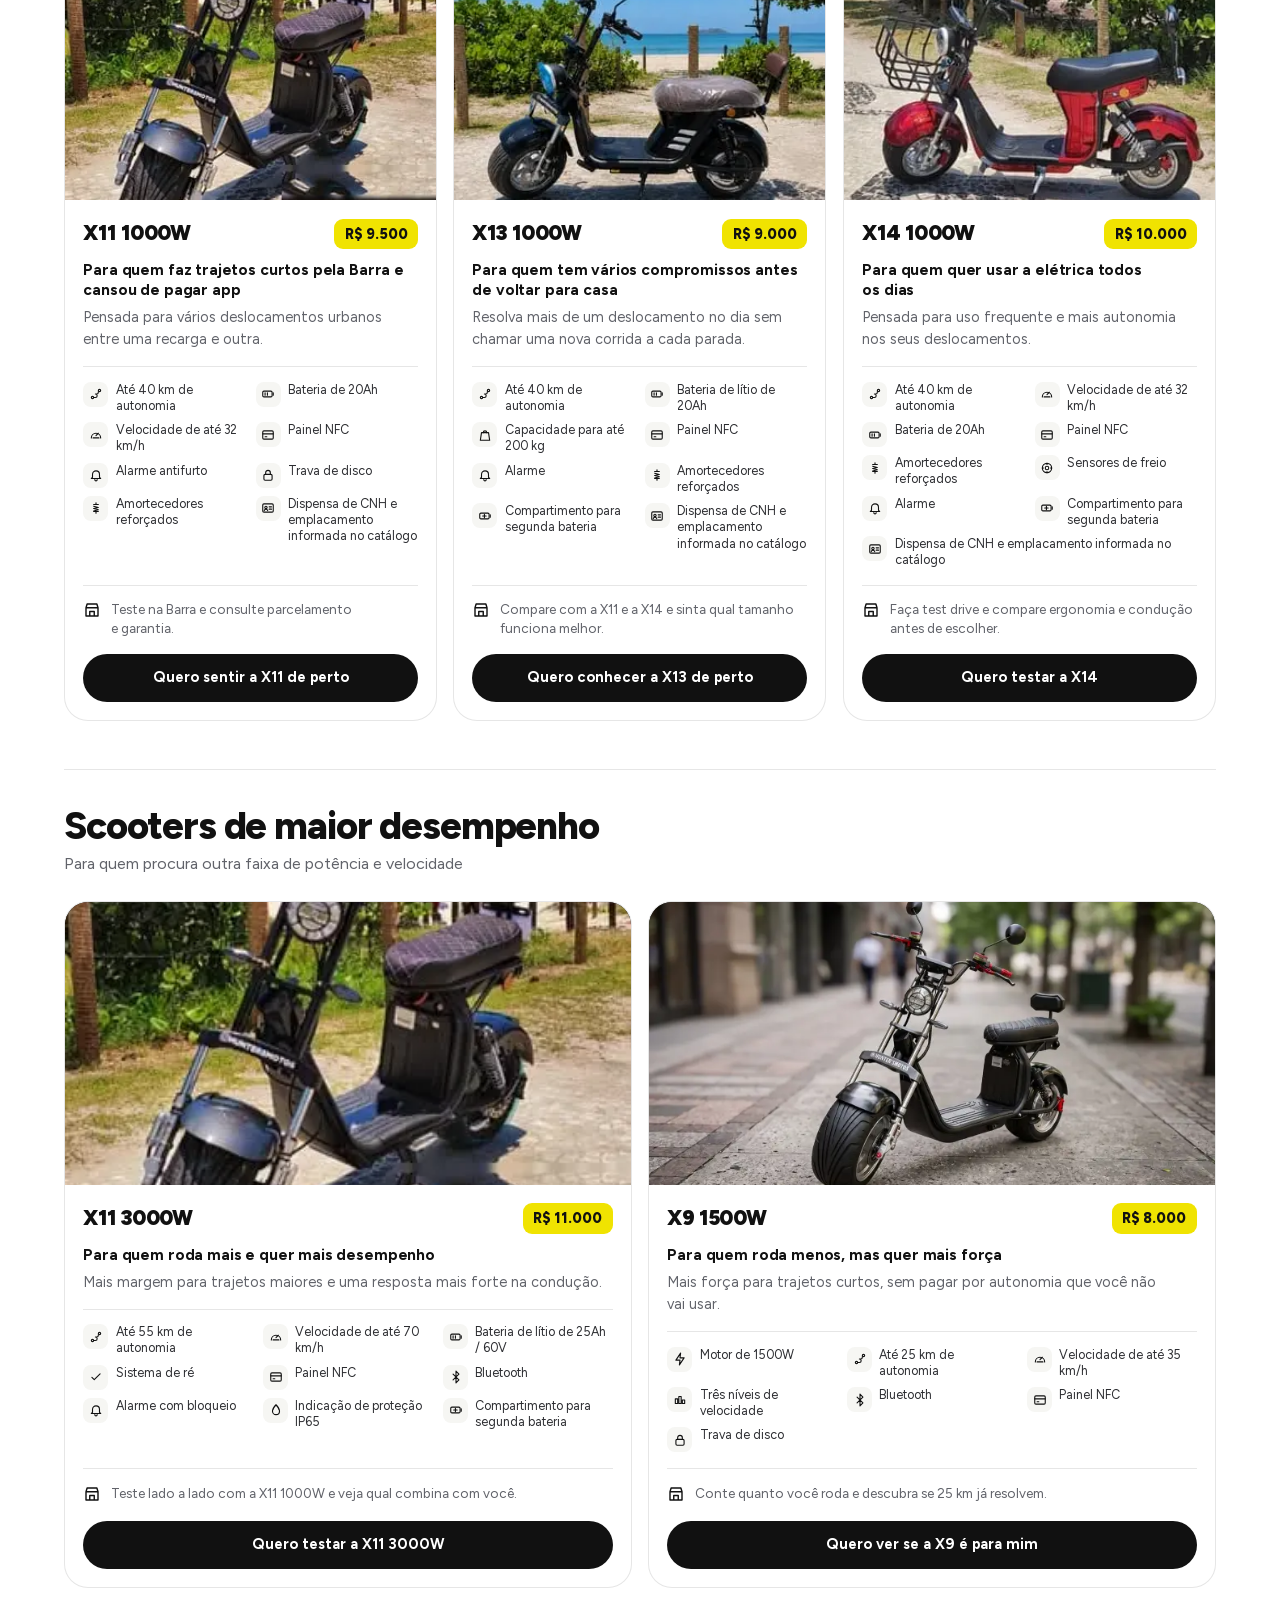
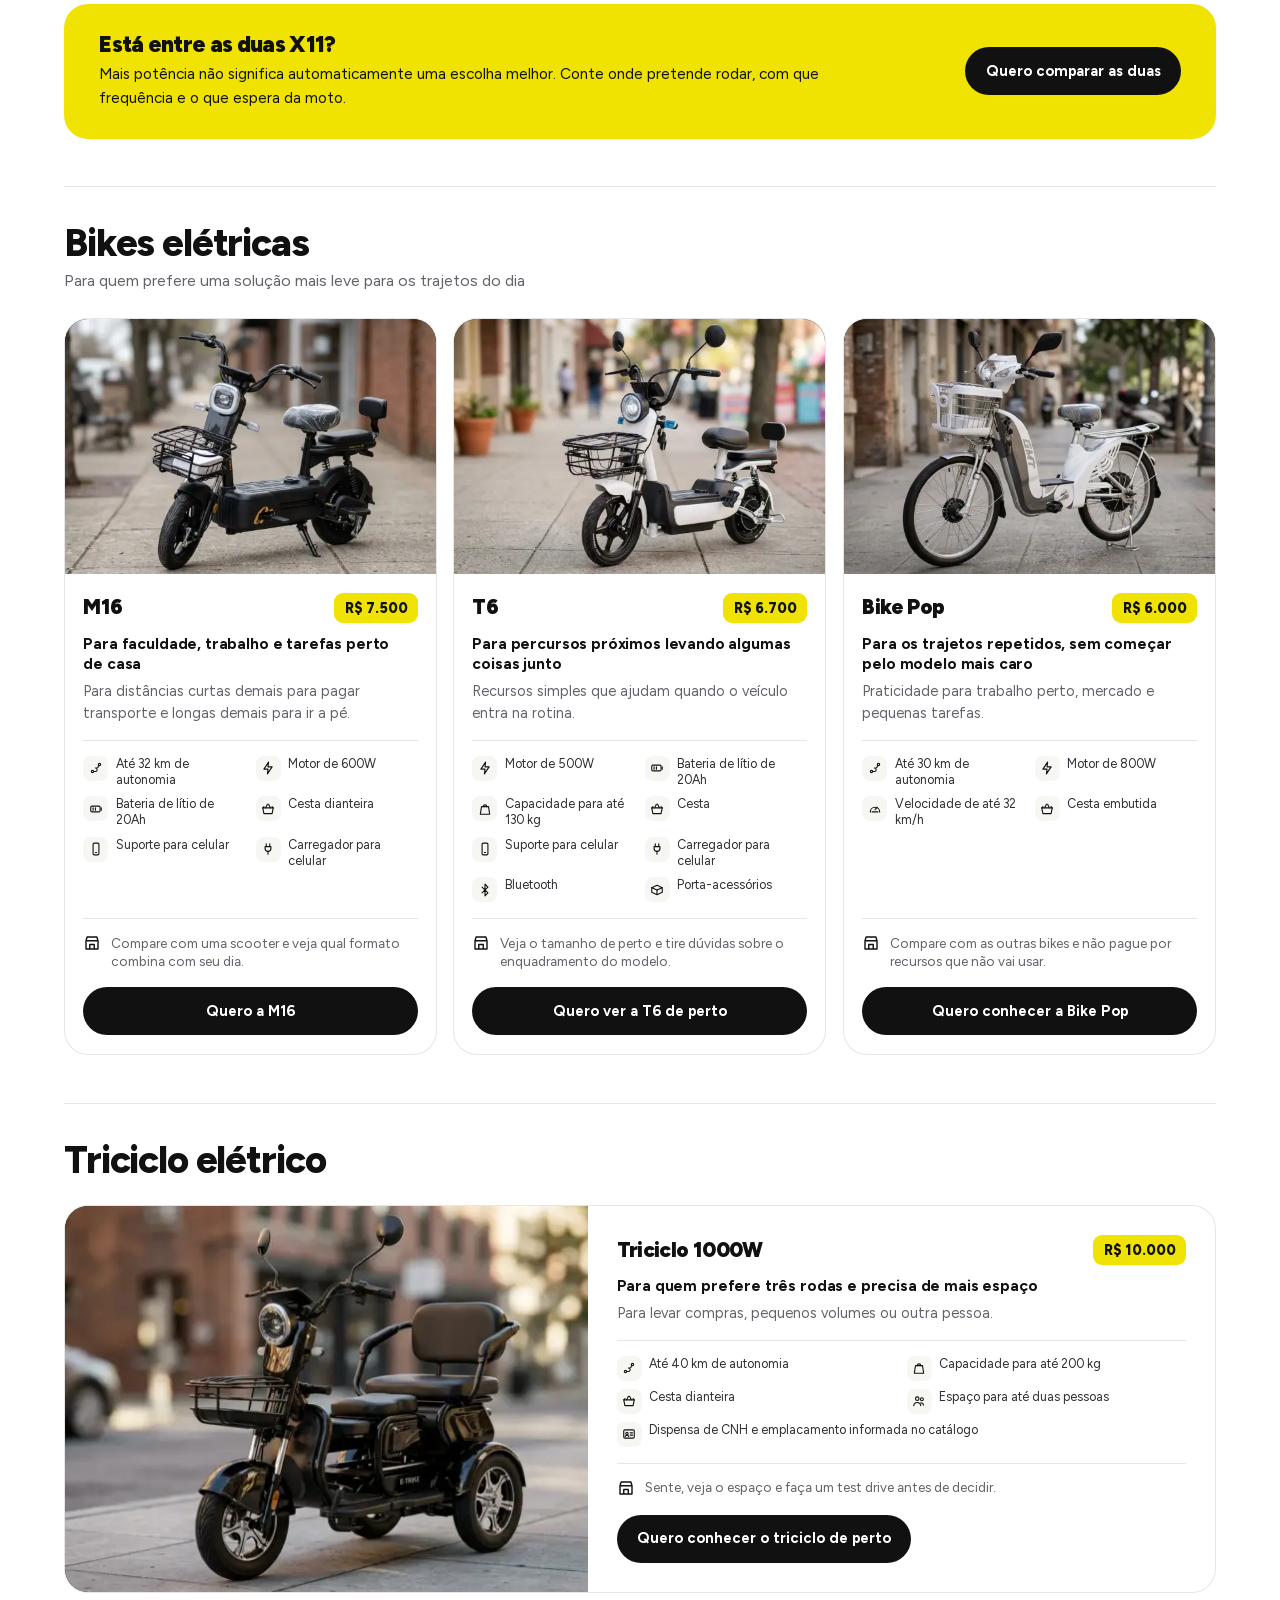
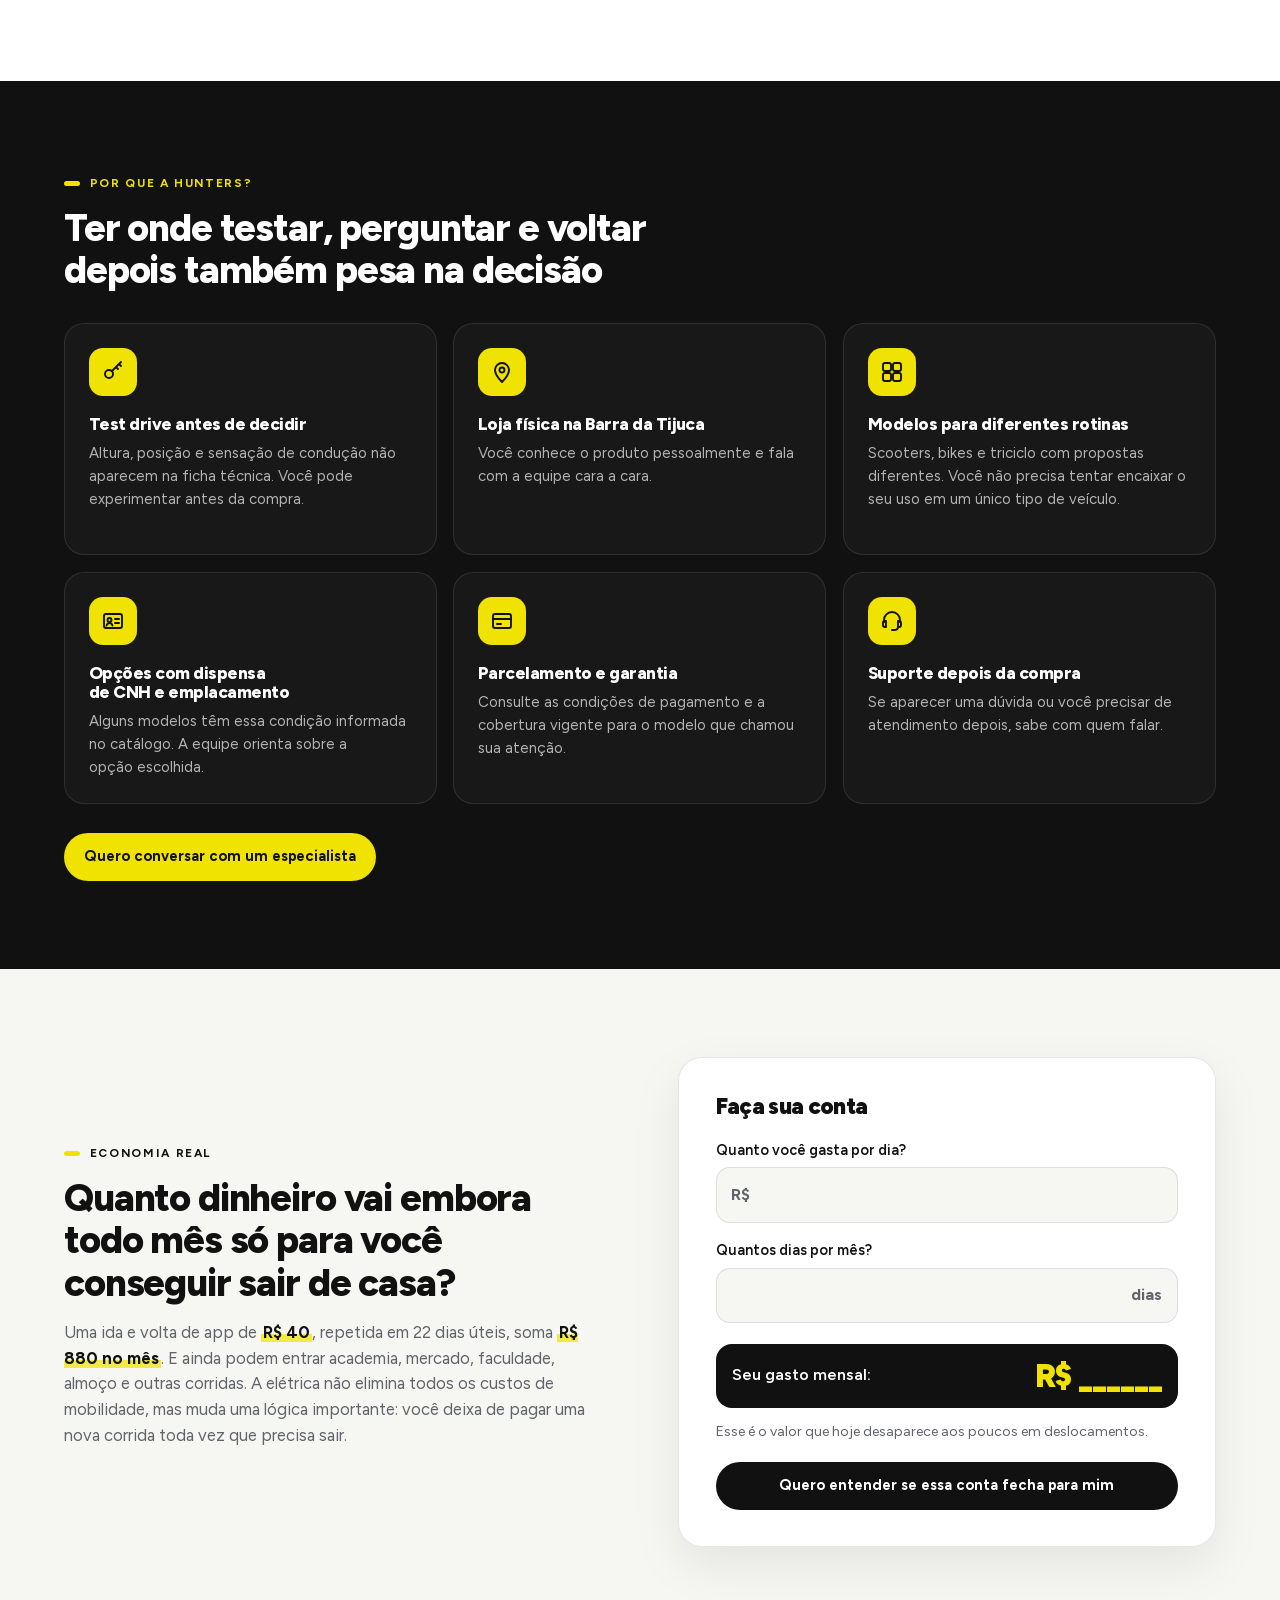
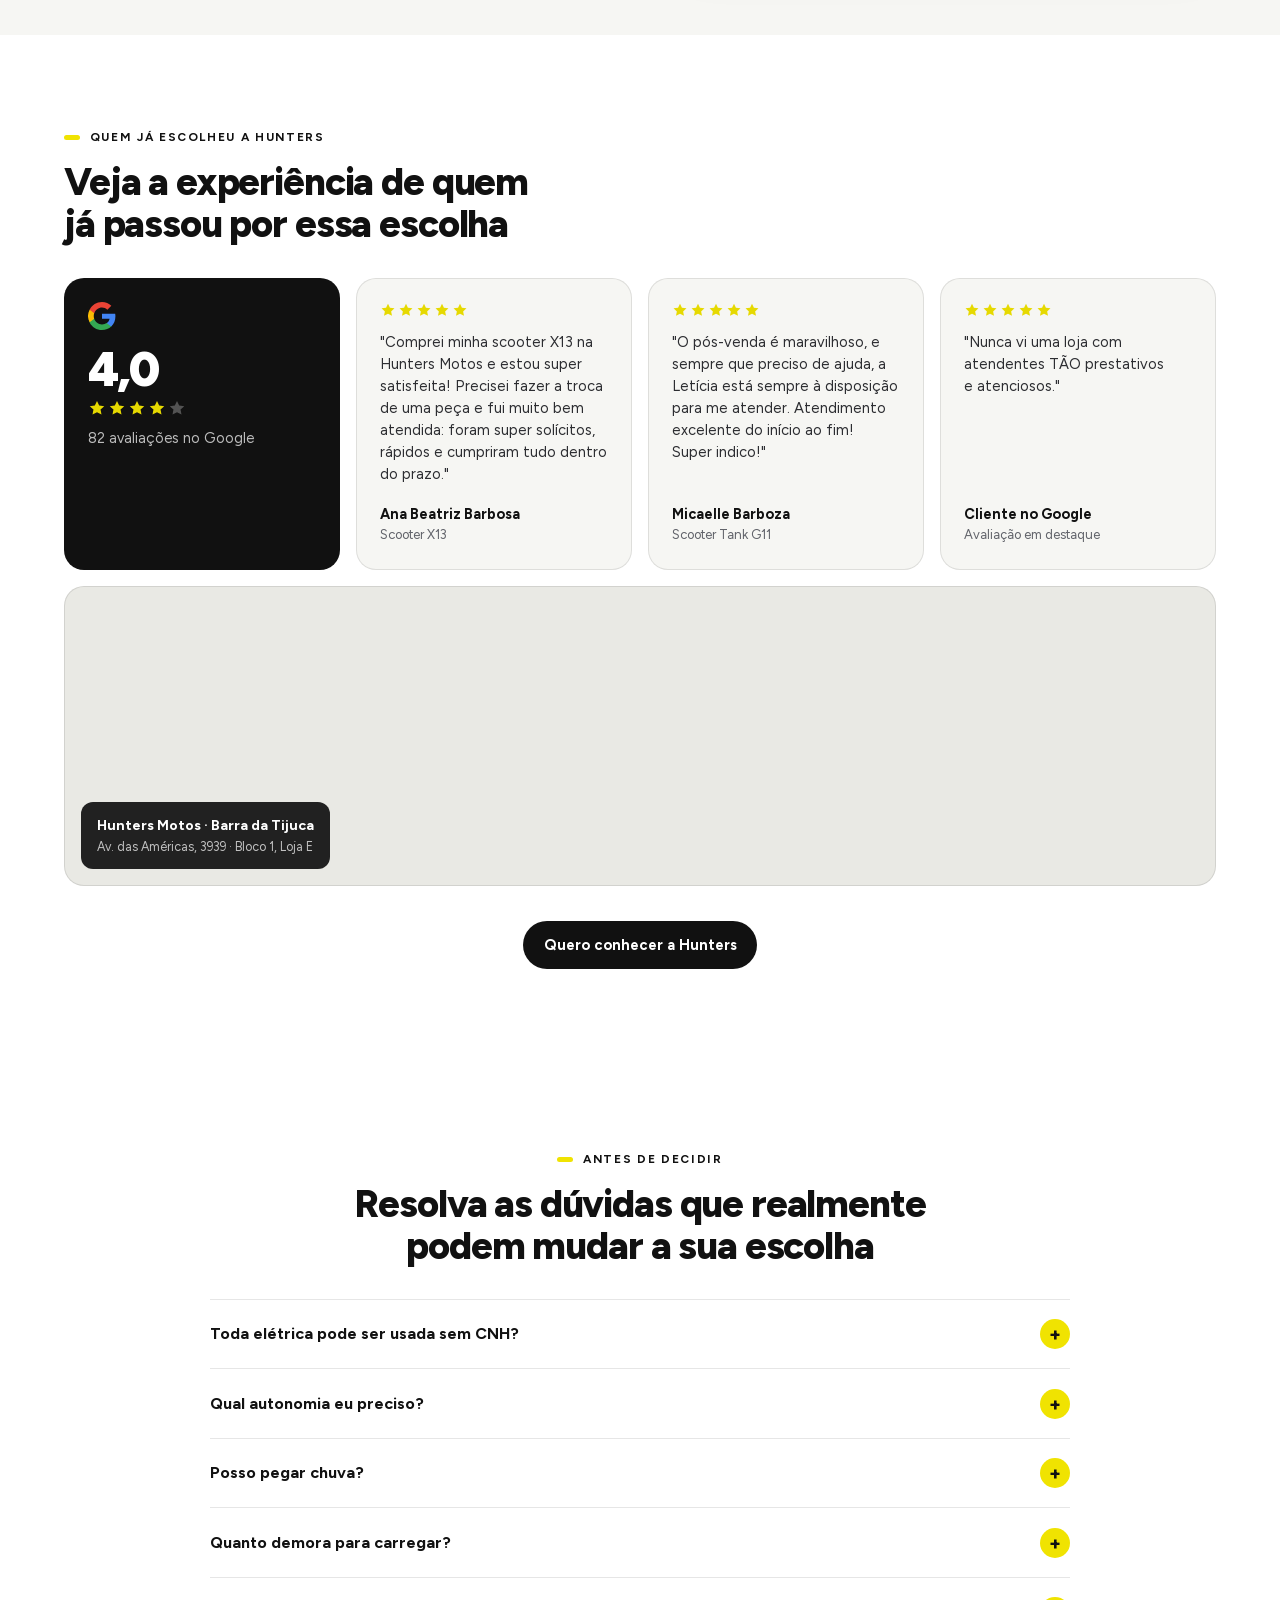
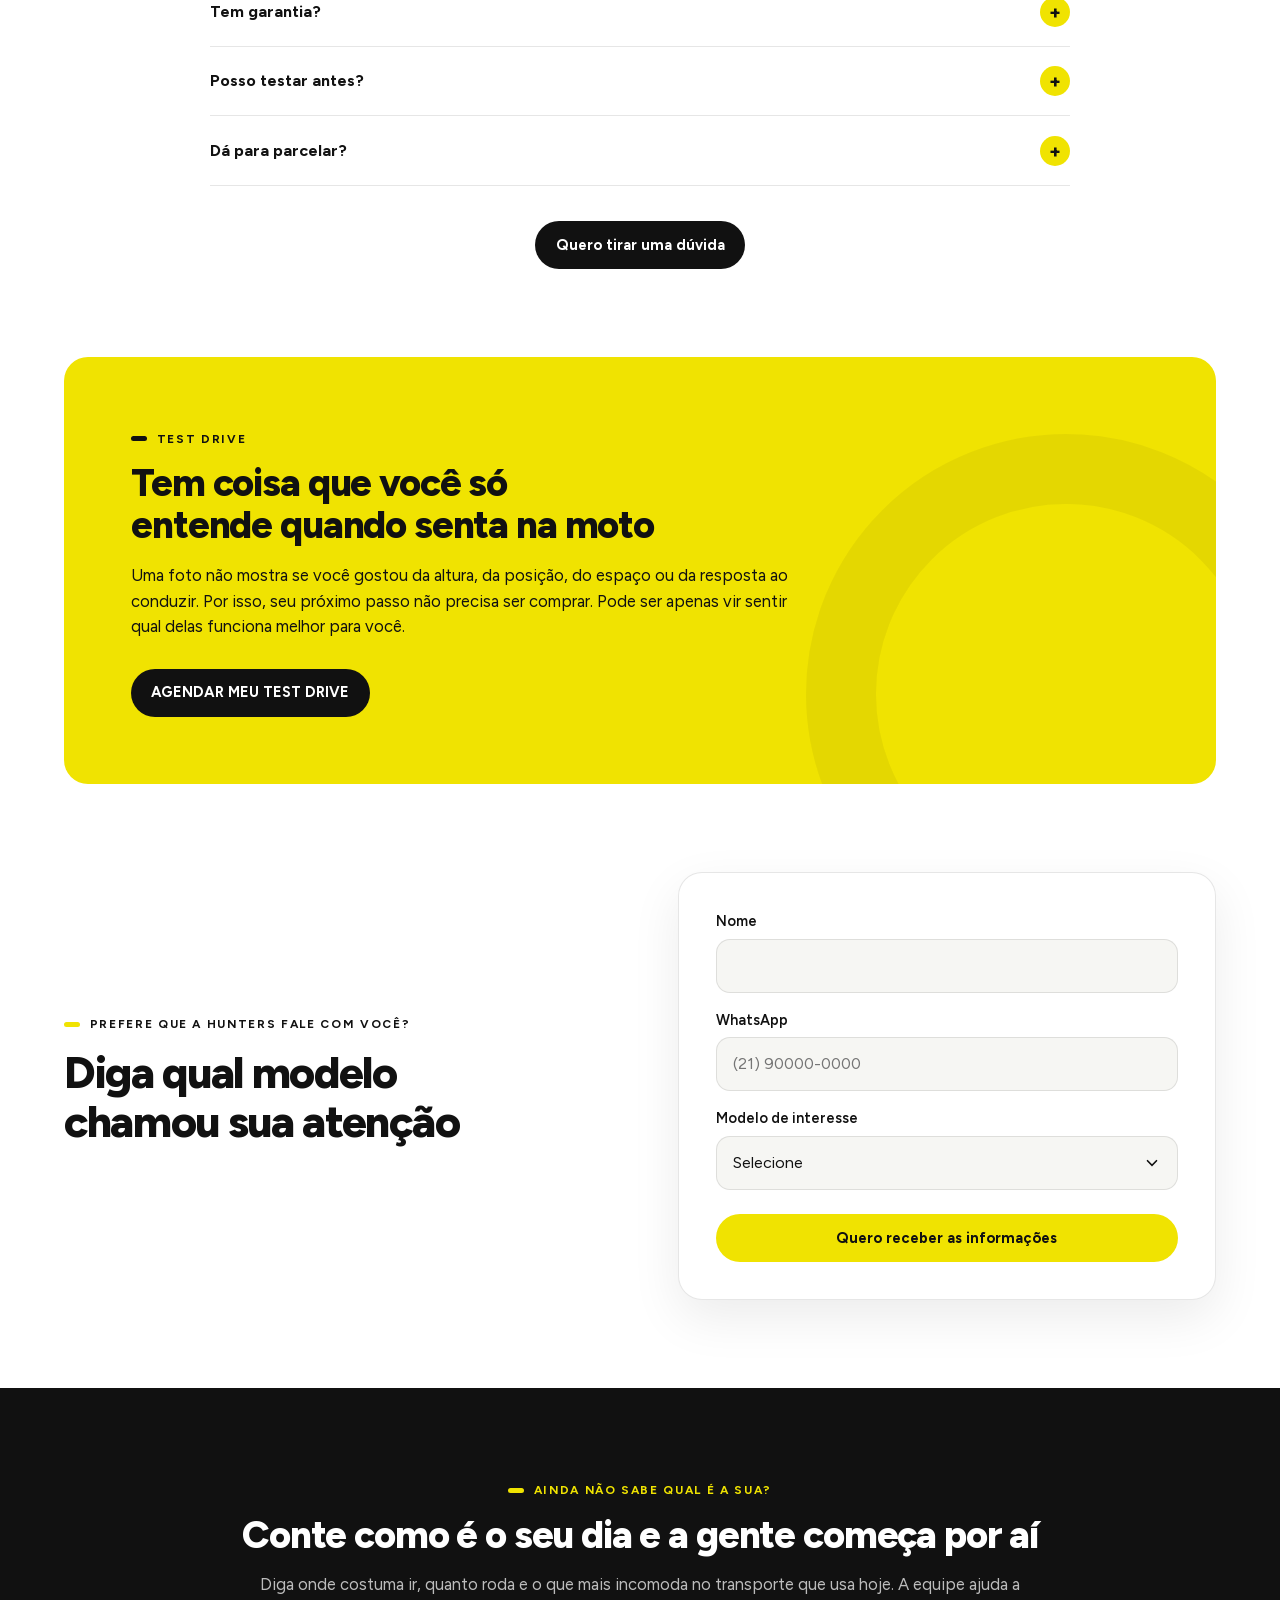
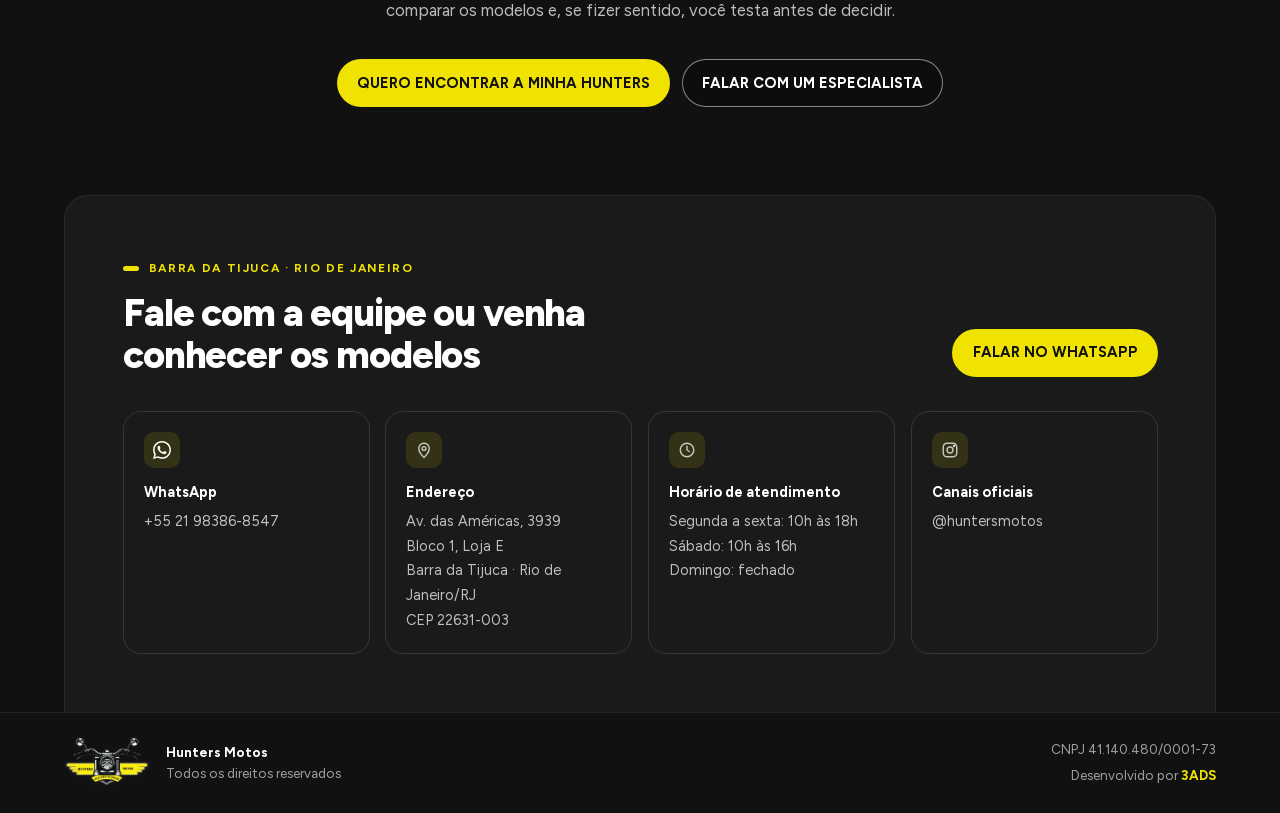
==== commit 9c8a3a2c: "fix: remove quebras forçadas e palavras órfãs dos textos O título do hero tinha <br> fixos que, em t" ====
--- a/index.html
+++ b/index.html
@@ -37,7 +37,7 @@
   <link rel="preload" as="image" href="assets/images/hero-hunters-mobile-768.webp" media="(max-width: 900px)" fetchpriority="high">
   <link rel="preload" as="image" href="assets/images/hero-hunters-1280.webp" media="(min-width: 901px)" fetchpriority="high">
   <link rel="preload" as="font" href="assets/fonts/Figtree-Variable.woff2" type="font/woff2" crossorigin>
-  <link rel="stylesheet" href="assets/css/styles.min.css?v=19">
+  <link rel="stylesheet" href="assets/css/styles.min.css?v=20">
   <script type="text/javascript" data-clarity-project="ytlwefl3i7">
     (function(c,l,a,r,i,t,y){
         c[a]=c[a]||function(){(c[a].q=c[a].q||[]).push(arguments)};
@@ -132,7 +132,7 @@
       </picture>
       <div class="container"><div class="hero-copy">
         <p class="hero-label hero-reveal hero-reveal-label">HUNTERS MOTOS · BARRA DA TIJUCA</p>
-        <h1 data-animated-heading aria-label="Pare de depender de app, ônibus ou carona para os trajetos de todo dia">Pare de depender de app, <br>ônibus ou carona para os <br>trajetos de todo dia</h1>
+        <h1 data-animated-heading aria-label="Pare de depender de app, ônibus ou carona para os trajetos de todo dia">Pare de depender de app, ônibus ou carona para os trajetos de todo dia</h1>
         <p class="lead hero-reveal hero-reveal-copy">Encontre uma elétrica que faça sentido para a sua rotina, conheça os modelos de perto e faça um test drive antes de decidir.</p>
         <div class="hero-actions hero-reveal hero-reveal-actions">
           <a class="btn" href="#modelos">Descobrir qual é a minha Hunters</a>
@@ -188,7 +188,7 @@
           <div class="product-body">
             <div class="product-title-row"><h3 class="product-title">X14 1000W</h3><div class="product-price">R$ 10.000</div></div>
             <p class="product-for">Para quem quer usar a elétrica todos os dias</p>
-            <p class="product-desc">Pensada para uso frequente e mais autonomia nos seus deslocamentos.</p>
+            <p class="product-desc">Pensada para uso frequente e mais autonomia nos seus&nbsp;deslocamentos.</p>
             <ul class="spec-list"><li>Até 40 km de autonomia</li><li>Velocidade de até 32 km/h</li><li>Bateria de 20Ah</li><li>Painel NFC</li><li>Amortecedores reforçados</li><li>Sensores de freio</li><li>Alarme</li><li>Compartimento para segunda bateria</li><li>Dispensa de CNH e emplacamento informada no catálogo</li></ul>
             <p class="why"><span class="why-icon" data-icon="store"></span>Faça test drive e compare ergonomia e condução antes de escolher.</p>
             <a class="btn btn-dark" data-whatsapp data-message="Oi, Hunters! Quero testar a X14.">Quero testar a X14</a>
@@ -314,7 +314,7 @@
         <label class="field"><span>Quanto você gasta por dia?</span><span class="input-wrap"><em>R$</em><input type="text" inputmode="decimal" name="daily" autocomplete="off" aria-label="Quanto você gasta por dia, em reais"></span></label>
         <label class="field"><span>Quantos dias por mês?</span><span class="input-wrap"><input type="number" inputmode="numeric" min="0" max="31" name="days" aria-label="Quantos dias por mês"><em>dias</em></span></label>
         <div class="calc-result"><span>Seu gasto mensal:</span><strong data-calc-result aria-live="polite">R$ ______</strong></div>
-        <p class="calc-note">Esse é o valor que hoje desaparece aos poucos em deslocamentos.</p>
+        <p class="calc-note">Esse é o valor que hoje desaparece aos poucos em&nbsp;deslocamentos.</p>
         <a class="btn btn-dark" data-whatsapp data-calc-cta data-message="Oi, Hunters! Quero entender se essa conta fecha para mim.">Quero entender se essa conta fecha para mim</a>
       </form>
     </div></section>
@@ -341,7 +341,7 @@
         </article>
         <article class="review-card">
           <span class="stars" role="img" aria-label="5 estrelas"><i></i><i></i><i></i><i></i><i></i></span>
-          <p>"Nunca vi uma loja com atendentes TÃO prestativos e atenciosos."</p>
+          <p>"Nunca vi uma loja com atendentes TÃO prestativos e&nbsp;atenciosos."</p>
           <strong>Cliente no Google</strong><span>Avaliação em destaque</span>
         </article>
       </div>
@@ -418,6 +418,6 @@
   </div></footer>
 
   <a class="floating-whatsapp" data-whatsapp data-message="Oi, Hunters! Estou procurando uma elétrica para a minha rotina e ainda não sei qual modelo escolher. Pode me ajudar?" aria-label="Falar no WhatsApp"></a>
-  <script src="assets/js/main.min.js?v=11" defer></script>
+  <script src="assets/js/main.min.js?v=12" defer></script>
 </body>
 </html>
--- a/assets/css/styles.min.css
+++ b/assets/css/styles.min.css
@@ -1 +1 @@
-@font-face{font-family:Figtree;font-style:normal;font-weight:400 900;font-display:swap;src:url("../fonts/Figtree-Variable.woff2") format("woff2")}:root{--ink:#111111;--ink-soft:#1a1a1a;--paper:#f6f6f3;--white:#ffffff;--muted:#61636a;--line:rgba(17, 17, 17, 0.1);--accent:#f0e301;--accent-dark:#e6d900;--shadow:0 18px 50px rgba(17, 17, 17, 0.08);--radius:20px}*{box-sizing:border-box}html{scroll-behavior:smooth}body{margin:0;overflow-x:clip;background:var(--white);color:var(--ink);font-family:Figtree,system-ui,-apple-system,BlinkMacSystemFont,"Segoe UI",sans-serif;line-height:1.55;-webkit-font-smoothing:antialiased;text-rendering:optimizeLegibility}img{display:block;max-width:100%;height:auto}a{color:inherit;text-decoration:none}button,input,select{font:inherit}button{cursor:pointer}svg{display:block}.whatsapp-icon{display:block;width:24px;height:24px;flex:0 0 auto}:focus-visible{outline:3px solid var(--accent);outline-offset:3px}.skip-link{position:fixed;left:1rem;top:-5rem;z-index:1000;padding:.7rem 1rem;border-radius:99px;background:var(--accent);color:var(--ink);font-weight:700}.skip-link:focus{top:1rem}.container,.model-row{width:90%;max-width:1280px;margin-left:auto;margin-right:auto}h1,h2,h3{margin-top:0;letter-spacing:-.03em;line-height:1.1;font-weight:800}h1{margin-bottom:1.3rem;font-size:clamp(2rem, 9vw, 2.7rem)}h2{margin-bottom:1rem;font-size:clamp(1.75rem, 7vw, 2.4rem)}h3{margin-bottom:.5rem;font-size:1.2rem}p{margin-top:0}section{padding:68px 0}.group-head[id],section[id]{scroll-margin-top:90px}.eyebrow{display:inline-flex;align-items:center;gap:.6rem;margin:0 0 .9rem;color:var(--ink);font-size:.74rem;font-weight:700;letter-spacing:.14em;text-transform:uppercase}.eyebrow::before{content:"";flex:0 0 auto;width:16px;height:5px;border-radius:3px;background:var(--accent)}.contact-panel .eyebrow,.dark-section .eyebrow,.final-section .eyebrow{color:var(--accent)}.lead{color:rgba(255,255,255,.86);font-size:clamp(1.03rem, 4vw, 1.18rem)}.body-lg{color:var(--muted);font-size:1.04rem}.body-lg strong{padding-inline:2px;color:var(--ink);background:linear-gradient(transparent 58%,rgba(240,227,1,.7) 58%)}.section-intro{max-width:720px;margin-bottom:2rem}.section-intro p:not(.eyebrow){color:var(--muted);font-size:1.04rem}.section-intro.center{margin-inline:auto;text-align:center}.section-intro.center .eyebrow{justify-content:center}.site-header{position:fixed;inset:0 0 auto;z-index:50;padding-top:12px;opacity:1;transform:translateY(0);transition:transform .35s cubic-bezier(.2,.7,.2,1),opacity .25s ease,padding-top .25s ease;will-change:transform}.site-header.is-scrolled{padding-top:8px}.site-header.is-hidden{opacity:0;transform:translateY(calc(-100% - 24px));pointer-events:none}.nav{display:flex;align-items:center;justify-content:space-between;gap:.75rem;min-height:58px;padding:4px 5px 4px 12px;border:1px solid rgba(255,255,255,.14);border-radius:18px;background:rgba(10,10,10,.62);-webkit-backdrop-filter:blur(12px);backdrop-filter:blur(12px)}.site-header.is-scrolled .nav{background:rgba(10,10,10,.9)}.brand{flex:0 0 auto}.brand img{width:76px;height:46px;object-fit:contain}.nav-links{display:flex;align-items:center;gap:.8rem;color:#fff;font-size:.9rem;font-weight:500}.nav-links a:not(.btn){display:none}.nav-links a:not(.btn):hover{color:var(--accent)}.btn{display:inline-flex;align-items:center;justify-content:center;gap:.55rem;min-height:48px;padding:.72rem 1.2rem;border:1px solid transparent;border-radius:999px;background:var(--accent);color:var(--ink);font-size:.92rem;font-weight:700;text-align:center;cursor:pointer;transition:transform .2s ease,background-color .2s ease,color .2s ease}.btn:hover{background:var(--accent-dark);transform:translateY(-2px)}.btn-outline{border-color:rgba(255,255,255,.5);background:0 0;color:#fff}.btn-outline:hover{background:rgba(255,255,255,.12)}.btn-dark{background:var(--ink);color:#fff}.btn-dark:hover{background:#2b2b2b}.btn-small{min-height:40px;padding:.5rem .85rem;font-size:.78rem}.hero-actions{display:flex;flex-wrap:wrap;gap:.75rem;margin-top:1.8rem}.hero-actions .btn{width:100%}.hero-actions.center{justify-content:center;margin-top:2.2rem}.hero{--hero-media-height:350px;position:relative;min-height:0;overflow:hidden;padding:calc(var(--hero-media-height) + 8px) 0 56px;background:#0c0c0c;color:#fff}.hero-media{position:absolute;inset:0 0 auto;z-index:0;height:var(--hero-media-height);overflow:hidden}.hero-media img{width:100%;height:100%;object-fit:cover;object-position:center}.hero::after{content:"";position:absolute;inset:0 0 auto;z-index:1;height:var(--hero-media-height);pointer-events:none;background:linear-gradient(180deg,rgba(0,0,0,.54),transparent 32%,transparent 66%,#0c0c0c)}.hero .container{position:relative;z-index:2}.hero-copy{max-width:620px}.hero h1{margin-bottom:1.1rem;font-size:clamp(2rem, 8.4vw, 2.55rem);letter-spacing:-.04em}.hero h1 br{display:none}.hero-label{display:inline-flex;align-items:center;gap:.6rem;margin-bottom:1.1rem;color:var(--accent);font-size:.75rem;font-weight:700;letter-spacing:.12em}.hero-label::before{content:"";width:8px;height:8px;border-radius:50%;background:currentColor;box-shadow:0 0 0 6px rgba(240,227,1,.16)}.hero-actions .btn-outline{background:rgba(8,8,8,.35);-webkit-backdrop-filter:blur(6px);backdrop-filter:blur(6px)}.hero-reveal{animation:hero-fade .7s ease both}.hero-reveal-label{animation-delay:.08s}.hero-reveal-copy{animation-delay:.18s}.hero-reveal-actions{animation-delay:.28s}.reveal-ready{opacity:0;transform:translateY(24px);transition:opacity .65s ease,transform .65s cubic-bezier(.2,.7,.2,1);will-change:opacity,transform}.reveal-ready.reveal-delay-1{transition-delay:.06s}.reveal-ready.reveal-delay-2{transition-delay:.12s}.reveal-ready.reveal-delay-3{transition-delay:.18s}.reveal-ready.is-visible{opacity:1;transform:translateY(0)}.turn-section{background:var(--paper)}.split,.turn{display:grid;grid-template-columns:minmax(0,1fr);gap:1.3rem;align-items:center}.split>*,.turn>*{min-width:0}.turn h2{margin-bottom:0}.turn-copy p{margin-bottom:1.6rem;color:var(--muted);font-size:1.04rem}.products-section{background:var(--white)}.group-head{margin:3rem auto 1.5rem;padding-top:2.2rem;border-top:1px solid var(--line)}.group-head h2{margin-bottom:.3rem}.group-head p{margin:0;color:var(--muted);font-size:1rem}.model-row{display:grid;grid-auto-flow:column;grid-template-columns:none;grid-auto-columns:minmax(260px,88%);gap:.8rem;overflow-x:auto;overscroll-behavior-inline:contain;padding-bottom:1rem;scroll-padding-inline:1px;scroll-snap-type:inline mandatory;scrollbar-width:none}.model-row::-webkit-scrollbar{display:none}.model-row>*{min-width:0;scroll-snap-align:start}.product-card{position:relative;display:flex;flex-direction:column;min-width:0;overflow:hidden;border:1px solid var(--line);border-radius:var(--radius);background:var(--white);transition:transform .24s ease,box-shadow .24s ease}.product-media{position:relative;overflow:hidden;aspect-ratio:16/11;background:#1c1c1c}.product-media img{width:100%;height:100%;object-fit:cover;object-position:center 70%;transition:transform .45s ease}.product-media .product-image--x9{object-position:center 35%}.product-media .product-image--triciclo{object-position:center 55%}.product-body{display:flex;flex:1;flex-direction:column;min-width:0;padding:1.15rem}.product-title-row{display:flex;align-items:center;justify-content:space-between;gap:.7rem;margin-bottom:.7rem}.product-title{margin:0;font-size:1.3rem;font-weight:900}.product-price{flex:0 0 auto;padding:.5rem .65rem;border-radius:9px;background:var(--accent);color:var(--ink);font-size:.9rem;font-weight:800;line-height:1;white-space:nowrap}.product-for{margin-bottom:.35rem;font-size:.96rem;font-weight:700;letter-spacing:-.01em;line-height:1.3}.product-desc{margin-bottom:1rem;color:var(--muted);font-size:.9rem}.spec-list{display:grid;grid-template-columns:minmax(0,1fr) minmax(0,1fr);gap:.5rem .65rem;margin:0 0 1rem;padding:.9rem 0 0;border-top:1px solid var(--line);list-style:none}.spec-list li{display:flex;align-items:flex-start;gap:.45rem;min-width:0;color:#2c2d31;font-size:.78rem;line-height:1.3}.spec-list li:last-child:nth-child(odd){grid-column:1/-1}.spec-icon{display:grid;flex:0 0 auto;width:25px;height:25px;place-items:center;border-radius:8px;background:var(--paper);color:var(--ink)}.spec-icon svg{width:14px;height:14px;fill:none;stroke:currentColor;stroke-width:1.9;stroke-linecap:round;stroke-linejoin:round}.why{display:flex;align-items:flex-start;gap:.5rem;margin:auto 0 0;padding-top:.9rem;border-top:1px solid var(--line);color:var(--muted);font-size:.84rem;line-height:1.4}.why-icon{flex:0 0 auto;width:20px;height:20px;margin-top:.05rem;color:var(--ink)}.why-icon svg{width:18px;height:18px;fill:none;stroke:currentColor;stroke-width:1.9;stroke-linecap:round;stroke-linejoin:round}.product-card .btn{width:100%;margin-top:1rem}.compare-banner{position:relative;display:flex;flex-direction:column;align-items:stretch;gap:1.4rem;overflow:hidden;margin-top:1rem;padding:1.6rem 1.4rem;border-radius:var(--radius);background:var(--accent);color:var(--ink)}.compare-banner h3{margin-bottom:.3rem;font-size:1.4rem;font-weight:900}.compare-banner p{max-width:720px;margin:0;font-size:.96rem}.compare-banner .btn{width:100%}.product-card.is-wide .product-media{min-height:0;aspect-ratio:16/10}.product-card.is-wide .btn{width:100%}.dark-section{background:var(--ink);color:#fff}.review-grid,.service-grid,.stores{display:grid;grid-template-columns:minmax(0,1fr);gap:1rem}.service-grid{grid-auto-rows:1fr}.service-card{height:100%;padding:1.5rem;border:1px solid rgba(255,255,255,.1);border-radius:20px;background:rgba(255,255,255,.03);transition:border-color .2s ease,transform .2s ease}.service-card:hover{border-color:rgba(240,227,1,.4);transform:translateY(-2px)}.service-icon{display:grid;width:48px;height:48px;place-items:center;margin-bottom:1.2rem;border-radius:14px;background:var(--accent);color:var(--ink)}.service-icon svg{width:24px;height:24px;fill:none;stroke:currentColor;stroke-width:1.9;stroke-linecap:round;stroke-linejoin:round}.service-card h3{font-size:1.08rem}.service-card p{margin-bottom:0;color:rgba(255,255,255,.68);font-size:.93rem}.economy-section{background:var(--paper)}.calc-card,.lead-form{min-width:0;padding:clamp(1.35rem,6vw,2.3rem);border:1px solid var(--line);border-radius:var(--radius);background:#fff;box-shadow:var(--shadow)}.calc-card h3{margin-bottom:1.2rem;font-size:1.4rem;font-weight:900}.field{display:block;min-width:0;margin-bottom:1rem}.field>span:first-child{display:block;margin-bottom:.4rem;font-size:.9rem;font-weight:600}.input-wrap{display:flex;align-items:center;gap:.5rem;min-width:0;padding:0 .9rem;border:1.5px solid var(--line);border-radius:14px;background:var(--paper);transition:border-color .2s ease,background-color .2s ease}.field input:focus,.field select:focus,.input-wrap:focus-within{border-color:var(--ink);background:#fff;outline:0}.input-wrap em{color:var(--muted);font-style:normal;font-weight:700}.input-wrap input{flex:1;min-width:0;padding:.85rem 0;border:0;outline:0;background:0 0;font-size:1.06rem;font-weight:700}.input-wrap input::-webkit-inner-spin-button,.input-wrap input::-webkit-outer-spin-button{margin:0;-webkit-appearance:none}.input-wrap input[type=number]{-moz-appearance:textfield}.calc-result{display:flex;flex-wrap:wrap;align-items:center;justify-content:space-between;gap:.8rem;margin-top:1.3rem;padding:1rem;border-radius:16px;background:var(--ink);color:#fff}.calc-result span{font-weight:600}.calc-result strong{color:var(--accent);font-size:clamp(1.4rem, 7vw, 2rem);font-weight:900;letter-spacing:-.03em;line-height:1}.calc-note{margin:.8rem 0 0;color:var(--muted);font-size:.88rem}.calc-card .btn{width:100%;margin-top:1.2rem}.reviews-section{background:var(--white)}.rating-card{display:flex;flex-direction:column;align-items:flex-start;gap:.35rem;padding:1.5rem;border-radius:20px;background:var(--ink);color:#fff;transition:transform .2s ease}.rating-card:hover{transform:translateY(-3px)}.google-g,.google-g svg{width:28px;height:28px}.google-g{margin-bottom:.6rem}.rating-number{font-size:3rem;font-weight:900;letter-spacing:-.04em;line-height:1}.stars{display:inline-flex;gap:2px}.stars i{width:16px;height:16px;background:var(--accent-dark);-webkit-mask:url("data:image/svg+xml,%3Csvg xmlns='http://www.w3.org/2000/svg' viewBox='0 0 24 24'%3E%3Cpath d='M12 2.5l2.9 6.2 6.8.8-5 4.6 1.3 6.7L12 17.5l-6 3.3 1.3-6.7-5-4.6 6.8-.8z'/%3E%3C/svg%3E") center/contain no-repeat;mask:url("data:image/svg+xml,%3Csvg xmlns='http://www.w3.org/2000/svg' viewBox='0 0 24 24'%3E%3Cpath d='M12 2.5l2.9 6.2 6.8.8-5 4.6 1.3 6.7L12 17.5l-6 3.3 1.3-6.7-5-4.6 6.8-.8z'/%3E%3C/svg%3E") center/contain no-repeat}.rating-card .stars i{width:18px;height:18px}.rating-card .stars i.off{background:rgba(255,255,255,.28)}.rating-count{margin-top:.3rem;color:rgba(255,255,255,.72);font-size:.9rem}.review-card{display:flex;flex-direction:column;padding:1.45rem;border:1px solid var(--line);border-radius:20px;background:var(--paper)}.review-card .stars{margin-bottom:.8rem}.review-card p{margin-bottom:1.1rem;color:#2c2d31;font-size:.92rem;line-height:1.5}.review-card strong{display:block;margin-top:auto;font-size:.9rem}.review-card span:not(.stars){color:var(--muted);font-size:.82rem}.map-card{position:relative;height:240px;overflow:hidden;margin-top:1rem;border:1px solid var(--line);border-radius:20px;background:#e9e9e4;contain:layout paint}.map-card iframe{display:block;width:100%;height:100%;border:0;filter:grayscale(.2)}.map-note{position:absolute;left:1rem;bottom:1rem;display:flex;flex-direction:column;max-width:calc(100% - 2rem);padding:.8rem 1rem;border-radius:12px;background:rgba(17,17,17,.92);color:#fff}.map-note strong{font-size:.88rem}.map-note span{color:rgba(255,255,255,.72);font-size:.78rem}.faq-list{max-width:860px;margin:0 auto;border-top:1px solid var(--line)}.faq-item{border-bottom:1px solid var(--line)}.faq-item summary{display:flex;align-items:center;justify-content:space-between;gap:1rem;padding:1.2rem 0;font-size:1rem;font-weight:700;list-style:none;cursor:pointer}.faq-item summary::-webkit-details-marker{display:none}.faq-item summary::after{content:"+";display:grid;flex:0 0 auto;width:30px;height:30px;place-items:center;border-radius:50%;background:var(--accent);color:var(--ink);font-size:1.2rem;font-weight:700;line-height:1}.faq-item[open] summary::after{content:"−";background:var(--ink);color:var(--accent)}.faq-item p{margin:0;padding:0 0 1.2rem;color:var(--muted)}.lead-section,.testdrive-section{padding-top:0}.support-banner{position:relative;overflow:hidden;padding:clamp(2rem,8vw,4.2rem);border-radius:var(--radius);background:var(--accent);color:var(--ink)}.support-banner::after{content:"";position:absolute;right:-110px;bottom:-170px;width:380px;height:380px;border:70px solid rgba(17,17,17,.05);border-radius:50%}.support-banner>*{position:relative;z-index:2}.support-banner .eyebrow::before{background:var(--ink)}.support-banner h2{max-width:720px}.support-banner p:not(.eyebrow){max-width:680px;margin-bottom:1.8rem;font-size:1.04rem}.split-form h2{font-size:clamp(1.8rem, 7vw, 2.8rem)}.field input:not(.input-wrap input),.field select{width:100%;padding:.85rem 1rem;border:1.5px solid var(--line);border-radius:14px;background:var(--paper);color:var(--ink);transition:border-color .2s ease,background-color .2s ease}.field select{padding-right:2.8rem;appearance:none;background-image:url("data:image/svg+xml,%3Csvg xmlns='http://www.w3.org/2000/svg' viewBox='0 0 24 24' fill='none' stroke='%23111' stroke-width='2.2' stroke-linecap='round'%3E%3Cpath d='m6 9 6 6 6-6'/%3E%3C/svg%3E");background-repeat:no-repeat;background-position:right 1rem center;background-size:18px}.lead-form .btn{width:100%;margin-top:.5rem;border:0}.final-section{background:var(--ink);color:#fff;text-align:center}.final{max-width:800px}.final .eyebrow{justify-content:center}.final p:not(.eyebrow){color:rgba(255,255,255,.72);font-size:1.04rem}.contact-section{padding:0;background:var(--ink)}.contact-panel{padding:clamp(1.6rem,7vw,3.6rem);border:1px solid rgba(255,255,255,.07);border-bottom:0;border-radius:var(--radius) var(--radius) 0 0;background:var(--ink-soft);color:#fff}.contact-top{display:flex;flex-direction:column;align-items:flex-start;gap:1.4rem;margin-bottom:2.2rem}.contact-top h2{max-width:600px;margin-bottom:0}.store{padding:1.25rem;border:1px solid rgba(255,255,255,.12);border-radius:18px}.store-icon{display:grid;width:36px;height:36px;place-items:center;margin-bottom:.8rem;border-radius:10px;background:rgba(240,227,1,.12);color:var(--accent)}.store-icon svg{width:18px;height:18px;fill:none;stroke:currentColor;stroke-width:1.9;stroke-linecap:round;stroke-linejoin:round}.store-icon .whatsapp-icon{width:18px;height:18px}.store strong{display:block;margin-bottom:.35rem;color:#fff;font-size:.9rem}.store a,.store span{color:rgba(255,255,255,.72);font-size:.9rem}.store a:hover{color:#fff}.site-footer{border-top:1px solid rgba(255,255,255,.07);background:var(--ink);color:rgba(255,255,255,.6)}.footer-inner{display:flex;flex-direction:column;align-items:flex-start;gap:1.2rem;min-height:100px;padding-block:1.5rem 5.5rem;font-size:.84rem}.footer-brand{display:flex;align-items:center;gap:1rem}.footer-brand img{width:86px;height:52px;object-fit:contain}.footer-brand strong{color:#fff}.footer-meta{display:flex;flex-direction:column;gap:.35rem}.footer-meta a{color:var(--accent);font-weight:700}.footer-meta a:hover{text-decoration:underline}.floating-whatsapp{position:fixed;right:16px;bottom:16px;z-index:60;display:grid;width:56px;height:56px;place-items:center;border-radius:50%;background:#20b85a;color:#fff;box-shadow:0 12px 30px rgba(32,184,90,.35);transition:transform .2s ease}.floating-whatsapp:hover{transform:scale(1.07)}.floating-whatsapp .whatsapp-icon{width:27px;height:27px}@keyframes hero-fade{from{opacity:0;transform:translateY(12px)}to{opacity:1;transform:translateY(0)}}@media (min-width:621px){:root{--radius:24px}.hero{--hero-media-height:clamp(400px, 72vw, 540px)}.hero-actions .btn{width:auto}.review-grid,.service-grid,.stores{grid-template-columns:repeat(2,minmax(0,1fr))}.footer-inner{flex-direction:row;align-items:center;justify-content:space-between;padding-block:1.5rem}.footer-meta{align-items:flex-end;text-align:right}}@media (min-width:901px){section{padding:88px 0}.site-header{padding-top:20px}.site-header.is-scrolled{padding-top:10px}.nav{min-height:68px;padding:6px 8px 6px 16px;gap:2rem}.brand img{width:94px;height:56px}.nav-links{gap:1.35rem}.nav-links a:not(.btn){display:inline-flex}.btn-small{min-height:42px;padding:.5rem 1.05rem;font-size:.85rem}.hero{--hero-media-height:100%;display:flex;align-items:center;min-height:min(95svh,1000px);padding:140px 0 72px}.hero-media{inset:0;height:100%}.hero-media img{object-position:62% center}.hero::after{inset:0;height:100%;background:linear-gradient(90deg,rgba(0,0,0,.8) 0,rgba(0,0,0,.52) 38%,rgba(0,0,0,.06) 66%),linear-gradient(0deg,rgba(0,0,0,.52),transparent 40%)}.hero h1{font-size:clamp(2.45rem, 3.9vw, 3.55rem)}.hero h1 br{display:block}.split,.turn{grid-template-columns:minmax(0,1fr) minmax(0,1fr);gap:clamp(2rem,6vw,6rem)}.turn{align-items:end}.turn h2{font-size:clamp(1.9rem, 3.4vw, 3rem)}.model-row{grid-auto-flow:row;grid-template-columns:repeat(3,minmax(0,1fr));grid-auto-columns:auto;gap:1rem;overflow:visible;padding-bottom:0}.model-row--two{grid-template-columns:repeat(2,minmax(0,1fr))}.product-card:hover{transform:translateY(-4px);box-shadow:var(--shadow)}.product-card:hover .product-media img{transform:scale(1.03)}.model-row--two .product-media{aspect-ratio:16/8}.model-row--two .spec-list{grid-template-columns:repeat(3,minmax(0,1fr))}.model-row--two .spec-list li:last-child:nth-child(odd){grid-column:auto}.compare-banner{flex-direction:row;align-items:center;justify-content:space-between;gap:2rem;padding:1.8rem 2.2rem}.compare-banner .btn{flex:0 0 auto;width:auto}.product-card.is-wide{display:grid;grid-template-columns:minmax(0,1fr) minmax(0,1.2fr)}.product-card.is-wide .product-media{min-height:360px;aspect-ratio:auto}.product-card.is-wide .product-body{padding:1.8rem}.product-card.is-wide .btn{width:auto;align-self:flex-start}.service-grid{grid-template-columns:repeat(3,minmax(0,1fr))}.review-grid{grid-template-columns:repeat(4,minmax(0,1fr))}.map-card{height:300px}.contact-top{flex-direction:row;align-items:end;justify-content:space-between;gap:3rem}.stores{grid-template-columns:repeat(4,minmax(0,1fr))}}@media (min-width:1600px){body{font-size:1.03rem}.hero-copy{max-width:700px}.hero h1{font-size:clamp(3.35rem, 3.3vw, 4.4rem)}}@media (min-width:2560px){body{font-size:1.08rem}.hero{min-height:900px}}@media (prefers-reduced-motion:reduce){html{scroll-behavior:auto}*,::after,::before{animation-duration:NaNs!important;animation-iteration-count:1!important;transition-duration:NaNs!important}.hero-reveal,.reveal-ready{opacity:1!important;transform:none!important}}+@font-face{font-family:Figtree;font-style:normal;font-weight:400 900;font-display:swap;src:url("../fonts/Figtree-Variable.woff2") format("woff2")}:root{--ink:#111111;--ink-soft:#1a1a1a;--paper:#f6f6f3;--white:#ffffff;--muted:#61636a;--line:rgba(17, 17, 17, 0.1);--accent:#f0e301;--accent-dark:#e6d900;--shadow:0 18px 50px rgba(17, 17, 17, 0.08);--radius:20px}*{box-sizing:border-box}html{scroll-behavior:smooth}body{margin:0;overflow-x:clip;background:var(--white);color:var(--ink);font-family:Figtree,system-ui,-apple-system,BlinkMacSystemFont,"Segoe UI",sans-serif;line-height:1.55;-webkit-font-smoothing:antialiased;text-rendering:optimizeLegibility}img{display:block;max-width:100%;height:auto}a{color:inherit;text-decoration:none}button,input,select{font:inherit}button{cursor:pointer}svg{display:block}.whatsapp-icon{display:block;width:24px;height:24px;flex:0 0 auto}:focus-visible{outline:3px solid var(--accent);outline-offset:3px}.skip-link{position:fixed;left:1rem;top:-5rem;z-index:1000;padding:.7rem 1rem;border-radius:99px;background:var(--accent);color:var(--ink);font-weight:700}.skip-link:focus{top:1rem}.container,.model-row{width:90%;max-width:1280px;margin-left:auto;margin-right:auto}h1,h2,h3{margin-top:0;letter-spacing:-.03em;line-height:1.1;font-weight:800;text-wrap:balance}h1{margin-bottom:1.3rem;font-size:clamp(2rem, 9vw, 2.7rem)}h2{margin-bottom:1rem;font-size:clamp(1.75rem, 7vw, 2.4rem)}h3{margin-bottom:.5rem;font-size:1.2rem}p{margin-top:0;text-wrap:pretty}section{padding:68px 0}.group-head[id],section[id]{scroll-margin-top:90px}.eyebrow{display:inline-flex;align-items:center;gap:.6rem;margin:0 0 .9rem;color:var(--ink);font-size:.74rem;font-weight:700;letter-spacing:.14em;text-transform:uppercase}.eyebrow::before{content:"";flex:0 0 auto;width:16px;height:5px;border-radius:3px;background:var(--accent)}.contact-panel .eyebrow,.dark-section .eyebrow,.final-section .eyebrow{color:var(--accent)}.lead{color:rgba(255,255,255,.86);font-size:clamp(1.03rem, 4vw, 1.18rem)}.body-lg{color:var(--muted);font-size:1.04rem}.body-lg strong{padding-inline:2px;color:var(--ink);background:linear-gradient(transparent 58%,rgba(240,227,1,.7) 58%)}.section-intro{max-width:720px;margin-bottom:2rem}.section-intro p:not(.eyebrow){color:var(--muted);font-size:1.04rem}.section-intro.center{margin-inline:auto;text-align:center}.section-intro.center .eyebrow{justify-content:center}.site-header{position:fixed;inset:0 0 auto;z-index:50;padding-top:12px;opacity:1;transform:translateY(0);transition:transform .35s cubic-bezier(.2,.7,.2,1),opacity .25s ease,padding-top .25s ease;will-change:transform}.site-header.is-scrolled{padding-top:8px}.site-header.is-hidden{opacity:0;transform:translateY(calc(-100% - 24px));pointer-events:none}.nav{display:flex;align-items:center;justify-content:space-between;gap:.75rem;min-height:58px;padding:4px 5px 4px 12px;border:1px solid rgba(255,255,255,.14);border-radius:18px;background:rgba(10,10,10,.62);-webkit-backdrop-filter:blur(12px);backdrop-filter:blur(12px)}.site-header.is-scrolled .nav{background:rgba(10,10,10,.9)}.brand{flex:0 0 auto}.brand img{width:76px;height:46px;object-fit:contain}.nav-links{display:flex;align-items:center;gap:.8rem;color:#fff;font-size:.9rem;font-weight:500}.nav-links a:not(.btn){display:none}.nav-links a:not(.btn):hover{color:var(--accent)}.btn{display:inline-flex;align-items:center;justify-content:center;gap:.55rem;min-height:48px;padding:.72rem 1.2rem;border:1px solid transparent;border-radius:999px;background:var(--accent);color:var(--ink);font-size:.92rem;font-weight:700;text-align:center;cursor:pointer;transition:transform .2s ease,background-color .2s ease,color .2s ease}.btn:hover{background:var(--accent-dark);transform:translateY(-2px)}.btn-outline{border-color:rgba(255,255,255,.5);background:0 0;color:#fff}.btn-outline:hover{background:rgba(255,255,255,.12)}.btn-dark{background:var(--ink);color:#fff}.btn-dark:hover{background:#2b2b2b}.btn-small{min-height:40px;padding:.5rem .85rem;font-size:.78rem}.hero-actions{display:flex;flex-wrap:wrap;gap:.75rem;margin-top:1.8rem}.hero-actions .btn{width:100%}.hero-actions.center{justify-content:center;margin-top:2.2rem}.hero{--hero-media-height:350px;position:relative;min-height:0;overflow:hidden;padding:calc(var(--hero-media-height) + 8px) 0 56px;background:#0c0c0c;color:#fff}.hero-media{position:absolute;inset:0 0 auto;z-index:0;height:var(--hero-media-height);overflow:hidden}.hero-media img{width:100%;height:100%;object-fit:cover;object-position:center}.hero::after{content:"";position:absolute;inset:0 0 auto;z-index:1;height:var(--hero-media-height);pointer-events:none;background:linear-gradient(180deg,rgba(0,0,0,.54),transparent 32%,transparent 66%,#0c0c0c)}.hero .container{position:relative;z-index:2}.hero-copy{max-width:620px}.hero h1{margin-bottom:1.1rem;font-size:clamp(2rem, 8.4vw, 2.55rem);letter-spacing:-.04em}.hero-label{display:inline-flex;align-items:center;gap:.6rem;margin-bottom:1.1rem;color:var(--accent);font-size:.75rem;font-weight:700;letter-spacing:.12em}.hero-label::before{content:"";width:8px;height:8px;border-radius:50%;background:currentColor;box-shadow:0 0 0 6px rgba(240,227,1,.16)}.hero-actions .btn-outline{background:rgba(8,8,8,.35);-webkit-backdrop-filter:blur(6px);backdrop-filter:blur(6px)}.hero-reveal{animation:hero-fade .7s ease both}.hero-reveal-label{animation-delay:.08s}.hero-reveal-copy{animation-delay:.18s}.hero-reveal-actions{animation-delay:.28s}.reveal-ready{opacity:0;transform:translateY(24px);transition:opacity .65s ease,transform .65s cubic-bezier(.2,.7,.2,1);will-change:opacity,transform}.reveal-ready.reveal-delay-1{transition-delay:.06s}.reveal-ready.reveal-delay-2{transition-delay:.12s}.reveal-ready.reveal-delay-3{transition-delay:.18s}.reveal-ready.is-visible{opacity:1;transform:translateY(0)}.turn-section{background:var(--paper)}.split,.turn{display:grid;grid-template-columns:minmax(0,1fr);gap:1.3rem;align-items:center}.split>*,.turn>*{min-width:0}.turn h2{margin-bottom:0}.turn-copy p{margin-bottom:1.6rem;color:var(--muted);font-size:1.04rem}.products-section{background:var(--white)}.group-head{margin:3rem auto 1.5rem;padding-top:2.2rem;border-top:1px solid var(--line)}.group-head h2{margin-bottom:.3rem}.group-head p{margin:0;color:var(--muted);font-size:1rem}.model-row{display:grid;grid-auto-flow:column;grid-template-columns:none;grid-auto-columns:minmax(260px,88%);gap:.8rem;overflow-x:auto;overscroll-behavior-inline:contain;padding-bottom:1rem;scroll-padding-inline:1px;scroll-snap-type:inline mandatory;scrollbar-width:none}.model-row::-webkit-scrollbar{display:none}.model-row>*{min-width:0;scroll-snap-align:start}.product-card{position:relative;display:flex;flex-direction:column;min-width:0;overflow:hidden;border:1px solid var(--line);border-radius:var(--radius);background:var(--white);transition:transform .24s ease,box-shadow .24s ease}.product-media{position:relative;overflow:hidden;aspect-ratio:16/11;background:#1c1c1c}.product-media img{width:100%;height:100%;object-fit:cover;object-position:center 70%;transition:transform .45s ease}.product-media .product-image--x9{object-position:center 35%}.product-media .product-image--triciclo{object-position:center 55%}.product-body{display:flex;flex:1;flex-direction:column;min-width:0;padding:1.15rem}.product-title-row{display:flex;align-items:center;justify-content:space-between;gap:.7rem;margin-bottom:.7rem}.product-title{margin:0;font-size:1.3rem;font-weight:900}.product-price{flex:0 0 auto;padding:.5rem .65rem;border-radius:9px;background:var(--accent);color:var(--ink);font-size:.9rem;font-weight:800;line-height:1;white-space:nowrap}.product-for{margin-bottom:.35rem;font-size:.96rem;font-weight:700;letter-spacing:-.01em;line-height:1.3}.product-desc{margin-bottom:1rem;color:var(--muted);font-size:.9rem}.spec-list{display:grid;grid-template-columns:minmax(0,1fr) minmax(0,1fr);gap:.5rem .65rem;margin:0 0 1rem;padding:.9rem 0 0;border-top:1px solid var(--line);list-style:none}.spec-list li{display:flex;align-items:flex-start;gap:.45rem;min-width:0;color:#2c2d31;font-size:.78rem;line-height:1.3}.spec-list li:last-child:nth-child(odd){grid-column:1/-1}.spec-icon{display:grid;flex:0 0 auto;width:25px;height:25px;place-items:center;border-radius:8px;background:var(--paper);color:var(--ink)}.spec-icon svg{width:14px;height:14px;fill:none;stroke:currentColor;stroke-width:1.9;stroke-linecap:round;stroke-linejoin:round}.why{display:flex;align-items:flex-start;gap:.5rem;margin:auto 0 0;padding-top:.9rem;border-top:1px solid var(--line);color:var(--muted);font-size:.84rem;line-height:1.4}.why-icon{flex:0 0 auto;width:20px;height:20px;margin-top:.05rem;color:var(--ink)}.why-icon svg{width:18px;height:18px;fill:none;stroke:currentColor;stroke-width:1.9;stroke-linecap:round;stroke-linejoin:round}.product-card .btn{width:100%;margin-top:1rem}.compare-banner{position:relative;display:flex;flex-direction:column;align-items:stretch;gap:1.4rem;overflow:hidden;margin-top:1rem;padding:1.6rem 1.4rem;border-radius:var(--radius);background:var(--accent);color:var(--ink)}.compare-banner h3{margin-bottom:.3rem;font-size:1.4rem;font-weight:900}.compare-banner p{max-width:720px;margin:0;font-size:.96rem}.compare-banner .btn{width:100%}.product-card.is-wide .product-media{min-height:0;aspect-ratio:16/10}.product-card.is-wide .btn{width:100%}.dark-section{background:var(--ink);color:#fff}.review-grid,.service-grid,.stores{display:grid;grid-template-columns:minmax(0,1fr);gap:1rem}.service-grid{grid-auto-rows:1fr}.service-card{height:100%;padding:1.5rem;border:1px solid rgba(255,255,255,.1);border-radius:20px;background:rgba(255,255,255,.03);transition:border-color .2s ease,transform .2s ease}.service-card:hover{border-color:rgba(240,227,1,.4);transform:translateY(-2px)}.service-icon{display:grid;width:48px;height:48px;place-items:center;margin-bottom:1.2rem;border-radius:14px;background:var(--accent);color:var(--ink)}.service-icon svg{width:24px;height:24px;fill:none;stroke:currentColor;stroke-width:1.9;stroke-linecap:round;stroke-linejoin:round}.service-card h3{font-size:1.08rem}.service-card p{margin-bottom:0;color:rgba(255,255,255,.68);font-size:.93rem}.economy-section{background:var(--paper)}.calc-card,.lead-form{min-width:0;padding:clamp(1.35rem,6vw,2.3rem);border:1px solid var(--line);border-radius:var(--radius);background:#fff;box-shadow:var(--shadow)}.calc-card h3{margin-bottom:1.2rem;font-size:1.4rem;font-weight:900}.field{display:block;min-width:0;margin-bottom:1rem}.field>span:first-child{display:block;margin-bottom:.4rem;font-size:.9rem;font-weight:600}.input-wrap{display:flex;align-items:center;gap:.5rem;min-width:0;padding:0 .9rem;border:1.5px solid var(--line);border-radius:14px;background:var(--paper);transition:border-color .2s ease,background-color .2s ease}.field input:focus,.field select:focus,.input-wrap:focus-within{border-color:var(--ink);background:#fff;outline:0}.input-wrap em{color:var(--muted);font-style:normal;font-weight:700}.input-wrap input{flex:1;min-width:0;padding:.85rem 0;border:0;outline:0;background:0 0;font-size:1.06rem;font-weight:700}.input-wrap input::-webkit-inner-spin-button,.input-wrap input::-webkit-outer-spin-button{margin:0;-webkit-appearance:none}.input-wrap input[type=number]{-moz-appearance:textfield}.calc-result{display:flex;flex-wrap:wrap;align-items:center;justify-content:space-between;gap:.8rem;margin-top:1.3rem;padding:1rem;border-radius:16px;background:var(--ink);color:#fff}.calc-result span{font-weight:600}.calc-result strong{color:var(--accent);font-size:clamp(1.4rem, 7vw, 2rem);font-weight:900;letter-spacing:-.03em;line-height:1}.calc-note{margin:.8rem 0 0;color:var(--muted);font-size:.88rem}.calc-card .btn{width:100%;margin-top:1.2rem}.reviews-section{background:var(--white)}.rating-card{display:flex;flex-direction:column;align-items:flex-start;gap:.35rem;padding:1.5rem;border-radius:20px;background:var(--ink);color:#fff;transition:transform .2s ease}.rating-card:hover{transform:translateY(-3px)}.google-g,.google-g svg{width:28px;height:28px}.google-g{margin-bottom:.6rem}.rating-number{font-size:3rem;font-weight:900;letter-spacing:-.04em;line-height:1}.stars{display:inline-flex;gap:2px}.stars i{width:16px;height:16px;background:var(--accent-dark);-webkit-mask:url("data:image/svg+xml,%3Csvg xmlns='http://www.w3.org/2000/svg' viewBox='0 0 24 24'%3E%3Cpath d='M12 2.5l2.9 6.2 6.8.8-5 4.6 1.3 6.7L12 17.5l-6 3.3 1.3-6.7-5-4.6 6.8-.8z'/%3E%3C/svg%3E") center/contain no-repeat;mask:url("data:image/svg+xml,%3Csvg xmlns='http://www.w3.org/2000/svg' viewBox='0 0 24 24'%3E%3Cpath d='M12 2.5l2.9 6.2 6.8.8-5 4.6 1.3 6.7L12 17.5l-6 3.3 1.3-6.7-5-4.6 6.8-.8z'/%3E%3C/svg%3E") center/contain no-repeat}.rating-card .stars i{width:18px;height:18px}.rating-card .stars i.off{background:rgba(255,255,255,.28)}.rating-count{margin-top:.3rem;color:rgba(255,255,255,.72);font-size:.9rem}.review-card{display:flex;flex-direction:column;padding:1.45rem;border:1px solid var(--line);border-radius:20px;background:var(--paper)}.review-card .stars{margin-bottom:.8rem}.review-card p{margin-bottom:1.1rem;color:#2c2d31;font-size:.92rem;line-height:1.5}.review-card strong{display:block;margin-top:auto;font-size:.9rem}.review-card span:not(.stars){color:var(--muted);font-size:.82rem}.map-card{position:relative;height:240px;overflow:hidden;margin-top:1rem;border:1px solid var(--line);border-radius:20px;background:#e9e9e4;contain:layout paint}.map-card iframe{display:block;width:100%;height:100%;border:0;filter:grayscale(.2)}.map-note{position:absolute;left:1rem;bottom:1rem;display:flex;flex-direction:column;max-width:calc(100% - 2rem);padding:.8rem 1rem;border-radius:12px;background:rgba(17,17,17,.92);color:#fff}.map-note strong{font-size:.88rem}.map-note span{color:rgba(255,255,255,.72);font-size:.78rem}.faq-list{max-width:860px;margin:0 auto;border-top:1px solid var(--line)}.faq-item{border-bottom:1px solid var(--line)}.faq-item summary{display:flex;align-items:center;justify-content:space-between;gap:1rem;padding:1.2rem 0;font-size:1rem;font-weight:700;list-style:none;cursor:pointer}.faq-item summary::-webkit-details-marker{display:none}.faq-item summary::after{content:"+";display:grid;flex:0 0 auto;width:30px;height:30px;place-items:center;border-radius:50%;background:var(--accent);color:var(--ink);font-size:1.2rem;font-weight:700;line-height:1}.faq-item[open] summary::after{content:"−";background:var(--ink);color:var(--accent)}.faq-item p{margin:0;padding:0 0 1.2rem;color:var(--muted)}.lead-section,.testdrive-section{padding-top:0}.support-banner{position:relative;overflow:hidden;padding:clamp(2rem,8vw,4.2rem);border-radius:var(--radius);background:var(--accent);color:var(--ink)}.support-banner::after{content:"";position:absolute;right:-110px;bottom:-170px;width:380px;height:380px;border:70px solid rgba(17,17,17,.05);border-radius:50%}.support-banner>*{position:relative;z-index:2}.support-banner .eyebrow::before{background:var(--ink)}.support-banner h2{max-width:720px}.support-banner p:not(.eyebrow){max-width:680px;margin-bottom:1.8rem;font-size:1.04rem}.split-form h2{font-size:clamp(1.8rem, 7vw, 2.8rem)}.field input:not(.input-wrap input),.field select{width:100%;padding:.85rem 1rem;border:1.5px solid var(--line);border-radius:14px;background:var(--paper);color:var(--ink);transition:border-color .2s ease,background-color .2s ease}.field select{padding-right:2.8rem;appearance:none;background-image:url("data:image/svg+xml,%3Csvg xmlns='http://www.w3.org/2000/svg' viewBox='0 0 24 24' fill='none' stroke='%23111' stroke-width='2.2' stroke-linecap='round'%3E%3Cpath d='m6 9 6 6 6-6'/%3E%3C/svg%3E");background-repeat:no-repeat;background-position:right 1rem center;background-size:18px}.lead-form .btn{width:100%;margin-top:.5rem;border:0}.final-section{background:var(--ink);color:#fff;text-align:center}.final{max-width:800px}.final .eyebrow{justify-content:center}.final p:not(.eyebrow){color:rgba(255,255,255,.72);font-size:1.04rem}.contact-section{padding:0;background:var(--ink)}.contact-panel{padding:clamp(1.6rem,7vw,3.6rem);border:1px solid rgba(255,255,255,.07);border-bottom:0;border-radius:var(--radius) var(--radius) 0 0;background:var(--ink-soft);color:#fff}.contact-top{display:flex;flex-direction:column;align-items:flex-start;gap:1.4rem;margin-bottom:2.2rem}.contact-top h2{max-width:600px;margin-bottom:0}.store{padding:1.25rem;border:1px solid rgba(255,255,255,.12);border-radius:18px}.store-icon{display:grid;width:36px;height:36px;place-items:center;margin-bottom:.8rem;border-radius:10px;background:rgba(240,227,1,.12);color:var(--accent)}.store-icon svg{width:18px;height:18px;fill:none;stroke:currentColor;stroke-width:1.9;stroke-linecap:round;stroke-linejoin:round}.store-icon .whatsapp-icon{width:18px;height:18px}.store strong{display:block;margin-bottom:.35rem;color:#fff;font-size:.9rem}.store a,.store span{color:rgba(255,255,255,.72);font-size:.9rem}.store a:hover{color:#fff}.site-footer{border-top:1px solid rgba(255,255,255,.07);background:var(--ink);color:rgba(255,255,255,.6)}.footer-inner{display:flex;flex-direction:column;align-items:flex-start;gap:1.2rem;min-height:100px;padding-block:1.5rem 5.5rem;font-size:.84rem}.footer-brand{display:flex;align-items:center;gap:1rem}.footer-brand img{width:86px;height:52px;object-fit:contain}.footer-brand strong{color:#fff}.footer-meta{display:flex;flex-direction:column;gap:.35rem}.footer-meta a{color:var(--accent);font-weight:700}.footer-meta a:hover{text-decoration:underline}.floating-whatsapp{position:fixed;right:16px;bottom:16px;z-index:60;display:grid;width:56px;height:56px;place-items:center;border-radius:50%;background:#20b85a;color:#fff;box-shadow:0 12px 30px rgba(32,184,90,.35);transition:transform .2s ease}.floating-whatsapp:hover{transform:scale(1.07)}.floating-whatsapp .whatsapp-icon{width:27px;height:27px}@keyframes hero-fade{from{opacity:0;transform:translateY(12px)}to{opacity:1;transform:translateY(0)}}@media (min-width:621px){:root{--radius:24px}.hero{--hero-media-height:clamp(400px, 72vw, 540px)}.hero-actions .btn{width:auto}.review-grid,.service-grid,.stores{grid-template-columns:repeat(2,minmax(0,1fr))}.footer-inner{flex-direction:row;align-items:center;justify-content:space-between;padding-block:1.5rem}.footer-meta{align-items:flex-end;text-align:right}}@media (min-width:901px){section{padding:88px 0}.site-header{padding-top:20px}.site-header.is-scrolled{padding-top:10px}.nav{min-height:68px;padding:6px 8px 6px 16px;gap:2rem}.brand img{width:94px;height:56px}.nav-links{gap:1.35rem}.nav-links a:not(.btn){display:inline-flex}.btn-small{min-height:42px;padding:.5rem 1.05rem;font-size:.85rem}.hero{--hero-media-height:100%;display:flex;align-items:center;min-height:min(95svh,1000px);padding:140px 0 72px}.hero-media{inset:0;height:100%}.hero-media img{object-position:62% center}.hero::after{inset:0;height:100%;background:linear-gradient(90deg,rgba(0,0,0,.8) 0,rgba(0,0,0,.52) 38%,rgba(0,0,0,.06) 66%),linear-gradient(0deg,rgba(0,0,0,.52),transparent 40%)}.hero-copy{max-width:720px}.hero h1{max-width:11.6em;font-size:clamp(2.45rem, 3.9vw, 3.55rem)}.hero .lead{max-width:620px}.split,.turn{grid-template-columns:minmax(0,1fr) minmax(0,1fr);gap:clamp(2rem,6vw,6rem)}.turn{align-items:end}.turn h2{font-size:clamp(1.9rem, 3.4vw, 3rem)}.model-row{grid-auto-flow:row;grid-template-columns:repeat(3,minmax(0,1fr));grid-auto-columns:auto;gap:1rem;overflow:visible;padding-bottom:0}.model-row--two{grid-template-columns:repeat(2,minmax(0,1fr))}.product-card:hover{transform:translateY(-4px);box-shadow:var(--shadow)}.product-card:hover .product-media img{transform:scale(1.03)}.model-row--two .product-media{aspect-ratio:16/8}.model-row--two .spec-list{grid-template-columns:repeat(3,minmax(0,1fr))}.model-row--two .spec-list li:last-child:nth-child(odd){grid-column:auto}.compare-banner{flex-direction:row;align-items:center;justify-content:space-between;gap:2rem;padding:1.8rem 2.2rem}.compare-banner .btn{flex:0 0 auto;width:auto}.product-card.is-wide{display:grid;grid-template-columns:minmax(0,1fr) minmax(0,1.2fr)}.product-card.is-wide .product-media{min-height:360px;aspect-ratio:auto}.product-card.is-wide .product-body{padding:1.8rem}.product-card.is-wide .btn{width:auto;align-self:flex-start}.service-grid{grid-template-columns:repeat(3,minmax(0,1fr))}.review-grid{grid-template-columns:repeat(4,minmax(0,1fr))}.map-card{height:300px}.contact-top{flex-direction:row;align-items:end;justify-content:space-between;gap:3rem}.stores{grid-template-columns:repeat(4,minmax(0,1fr))}}@media (min-width:1600px){body{font-size:1.03rem}.hero-copy{max-width:820px}.hero h1{font-size:clamp(3.35rem, 3.3vw, 4.4rem)}.hero .lead{max-width:700px}}@media (min-width:2560px){body{font-size:1.08rem}.hero{min-height:900px}}@media (prefers-reduced-motion:reduce){html{scroll-behavior:auto}*,::after,::before{animation-duration:NaNs!important;animation-iteration-count:1!important;transition-duration:NaNs!important}.hero-reveal,.reveal-ready{opacity:1!important;transform:none!important}}
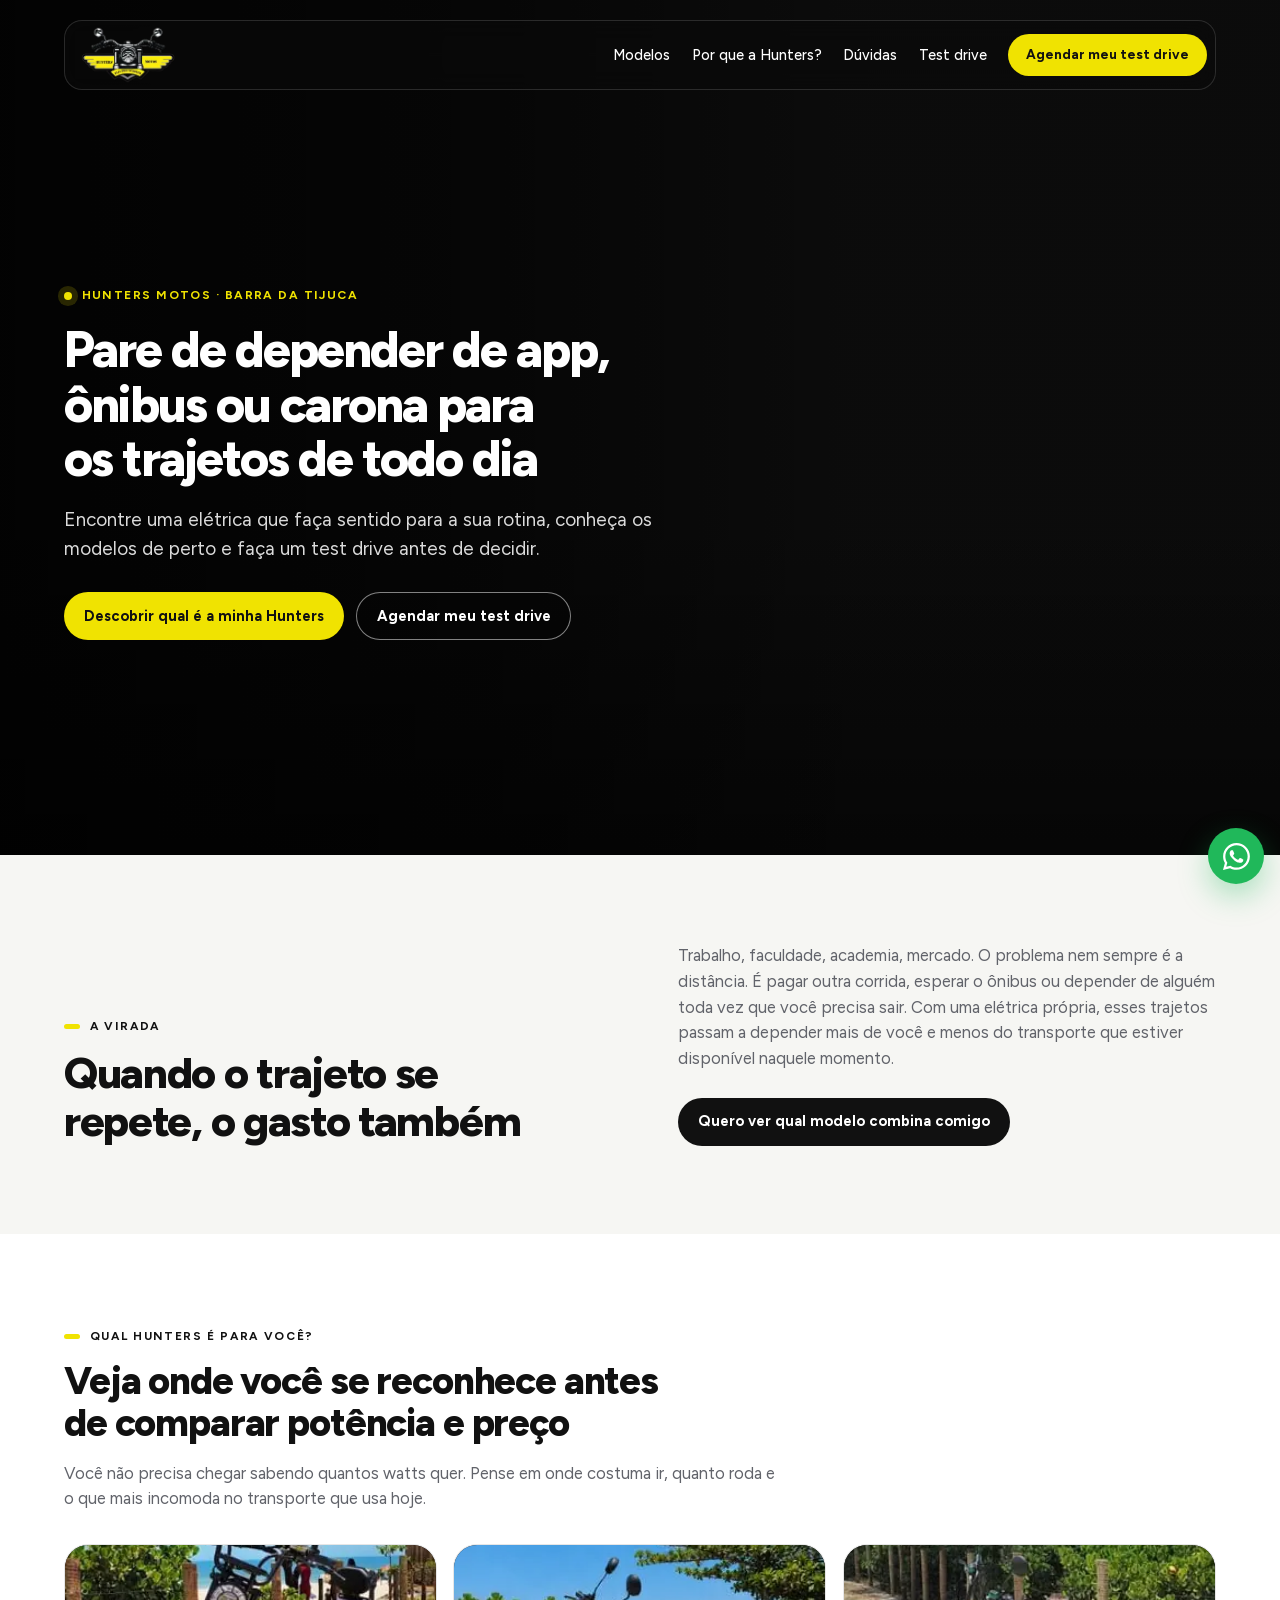
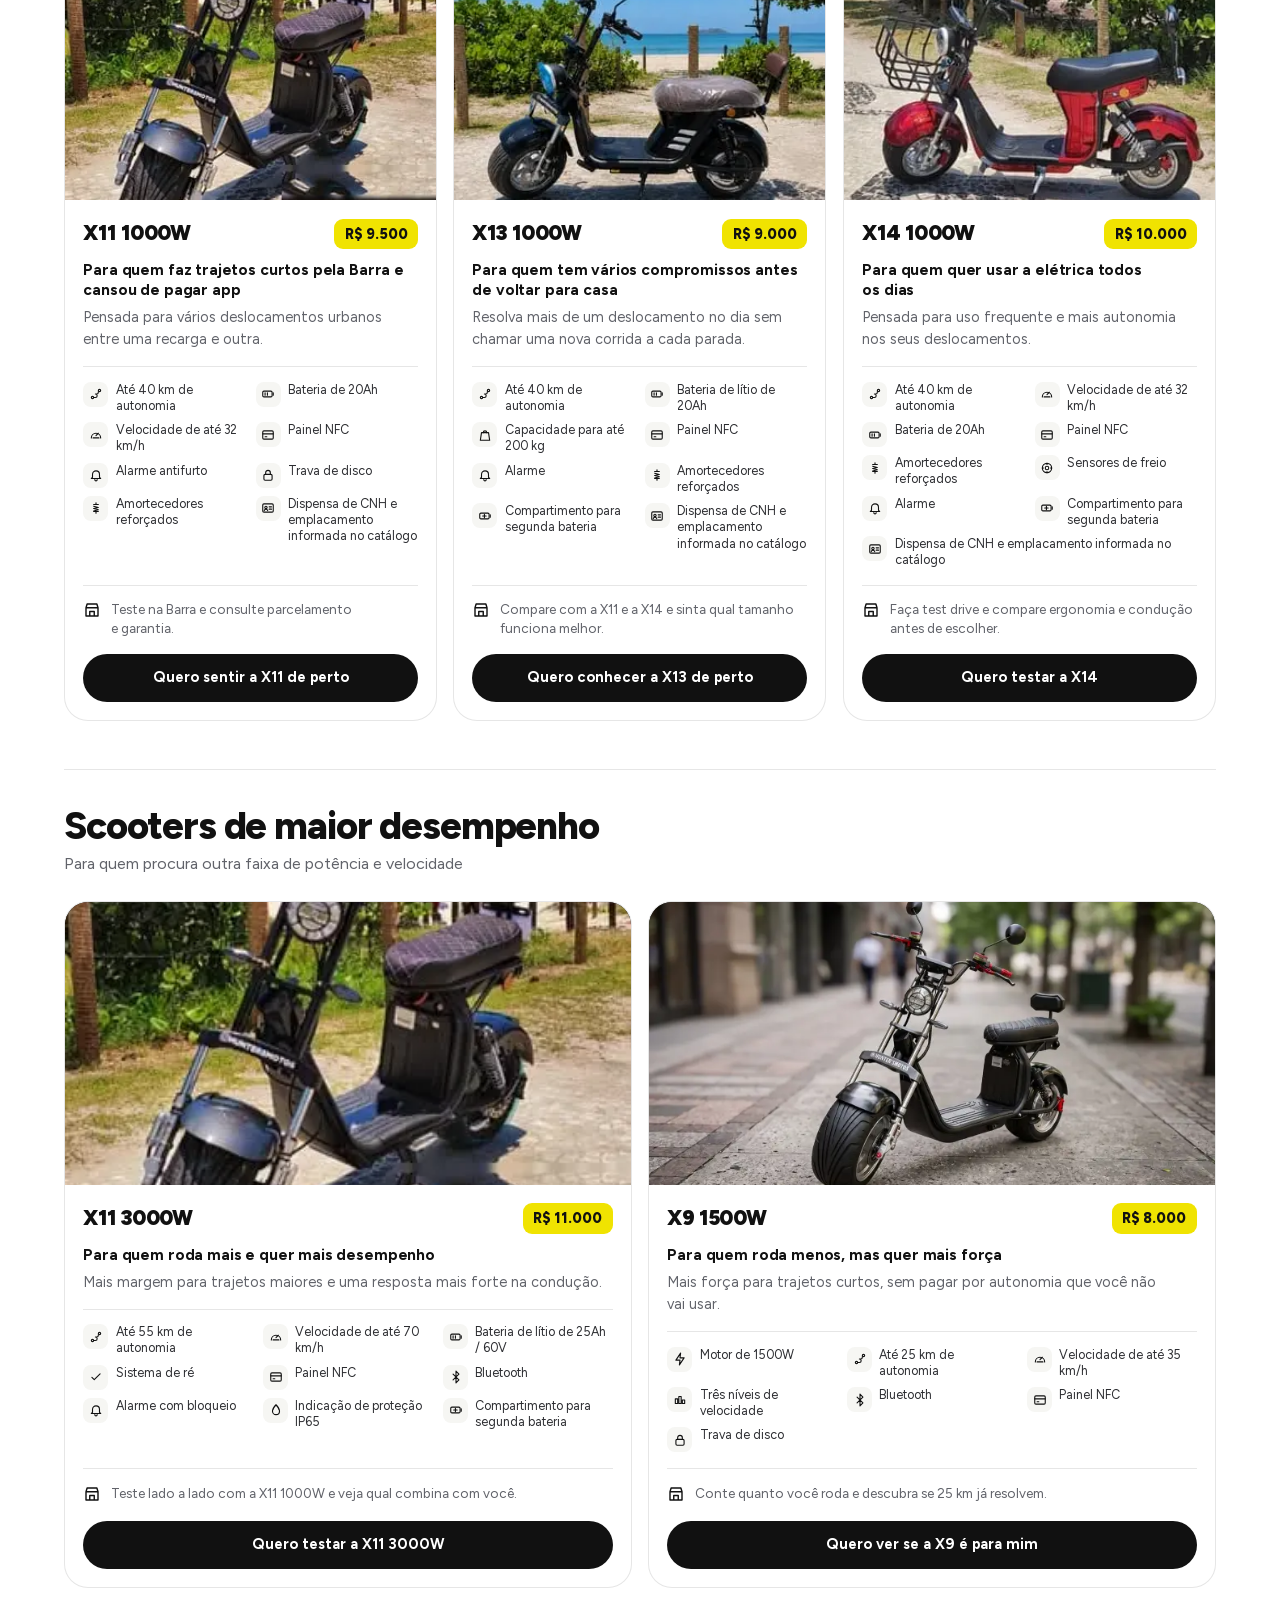
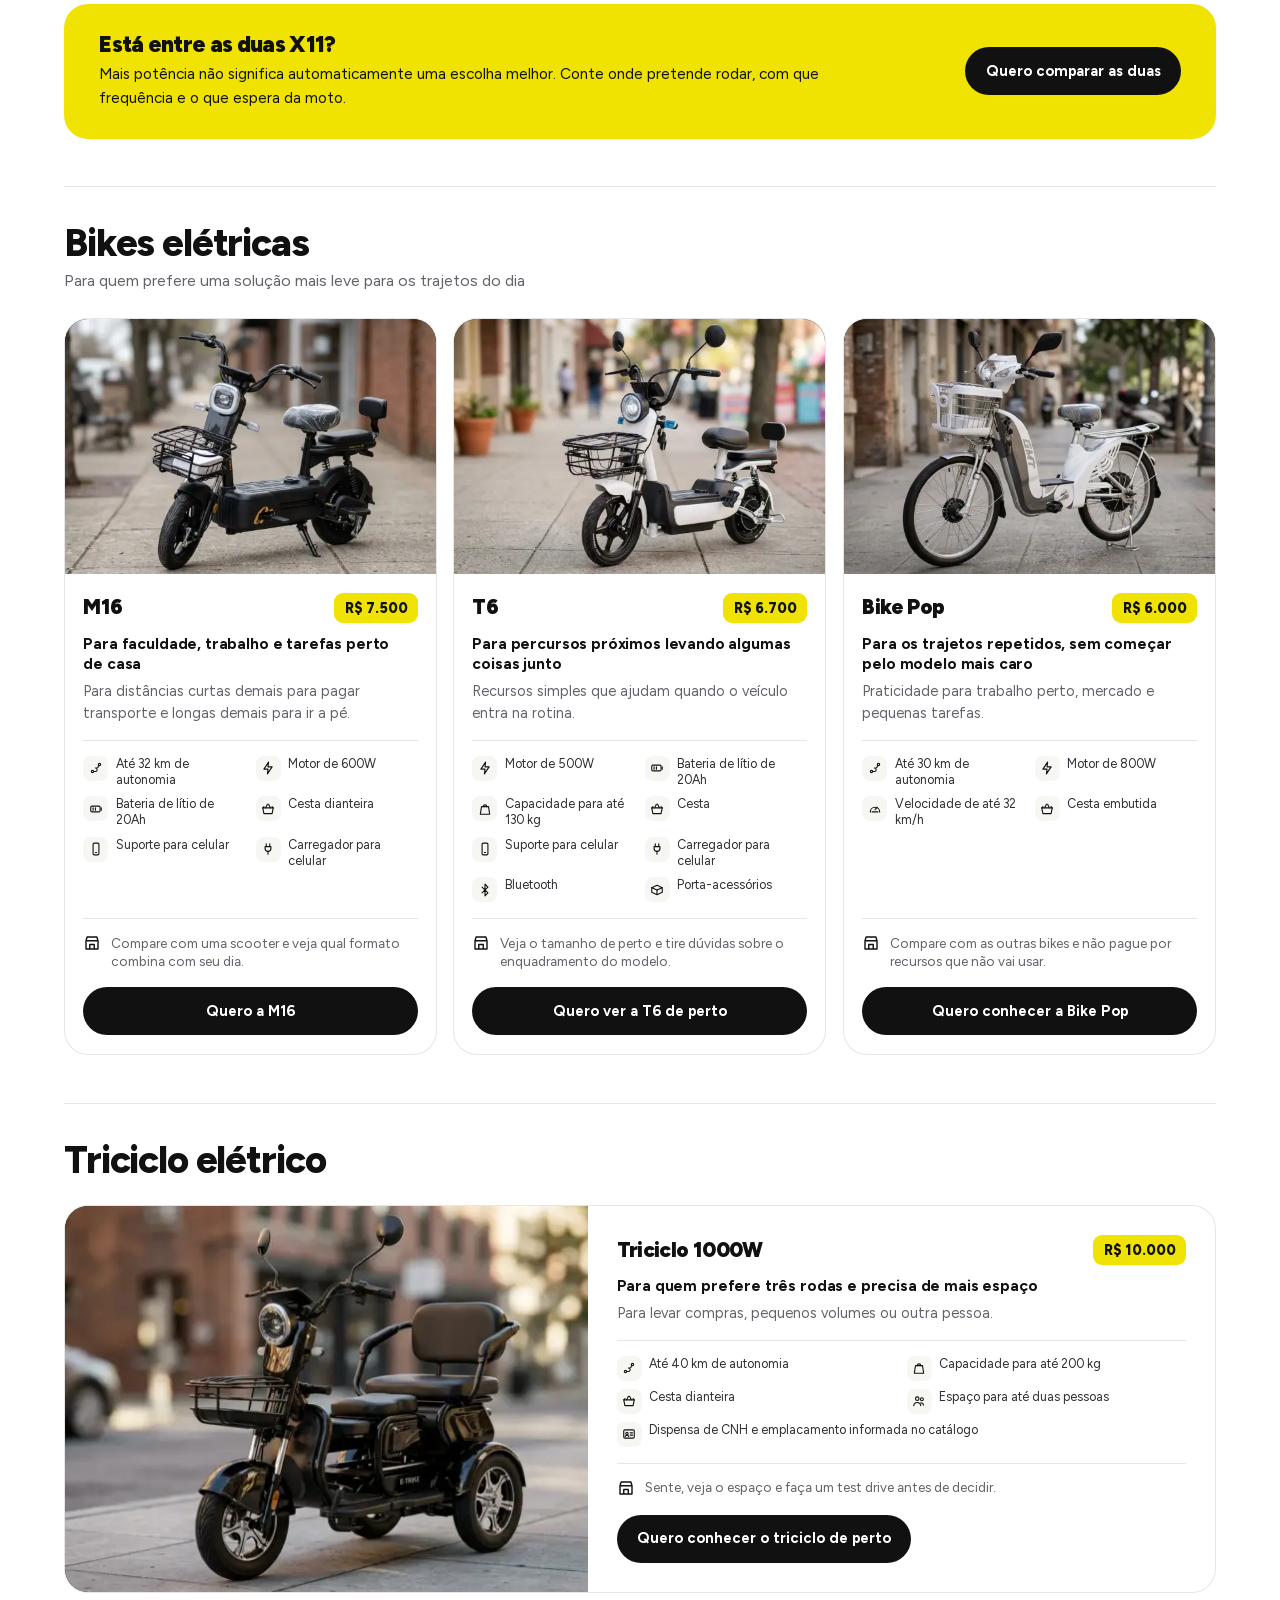
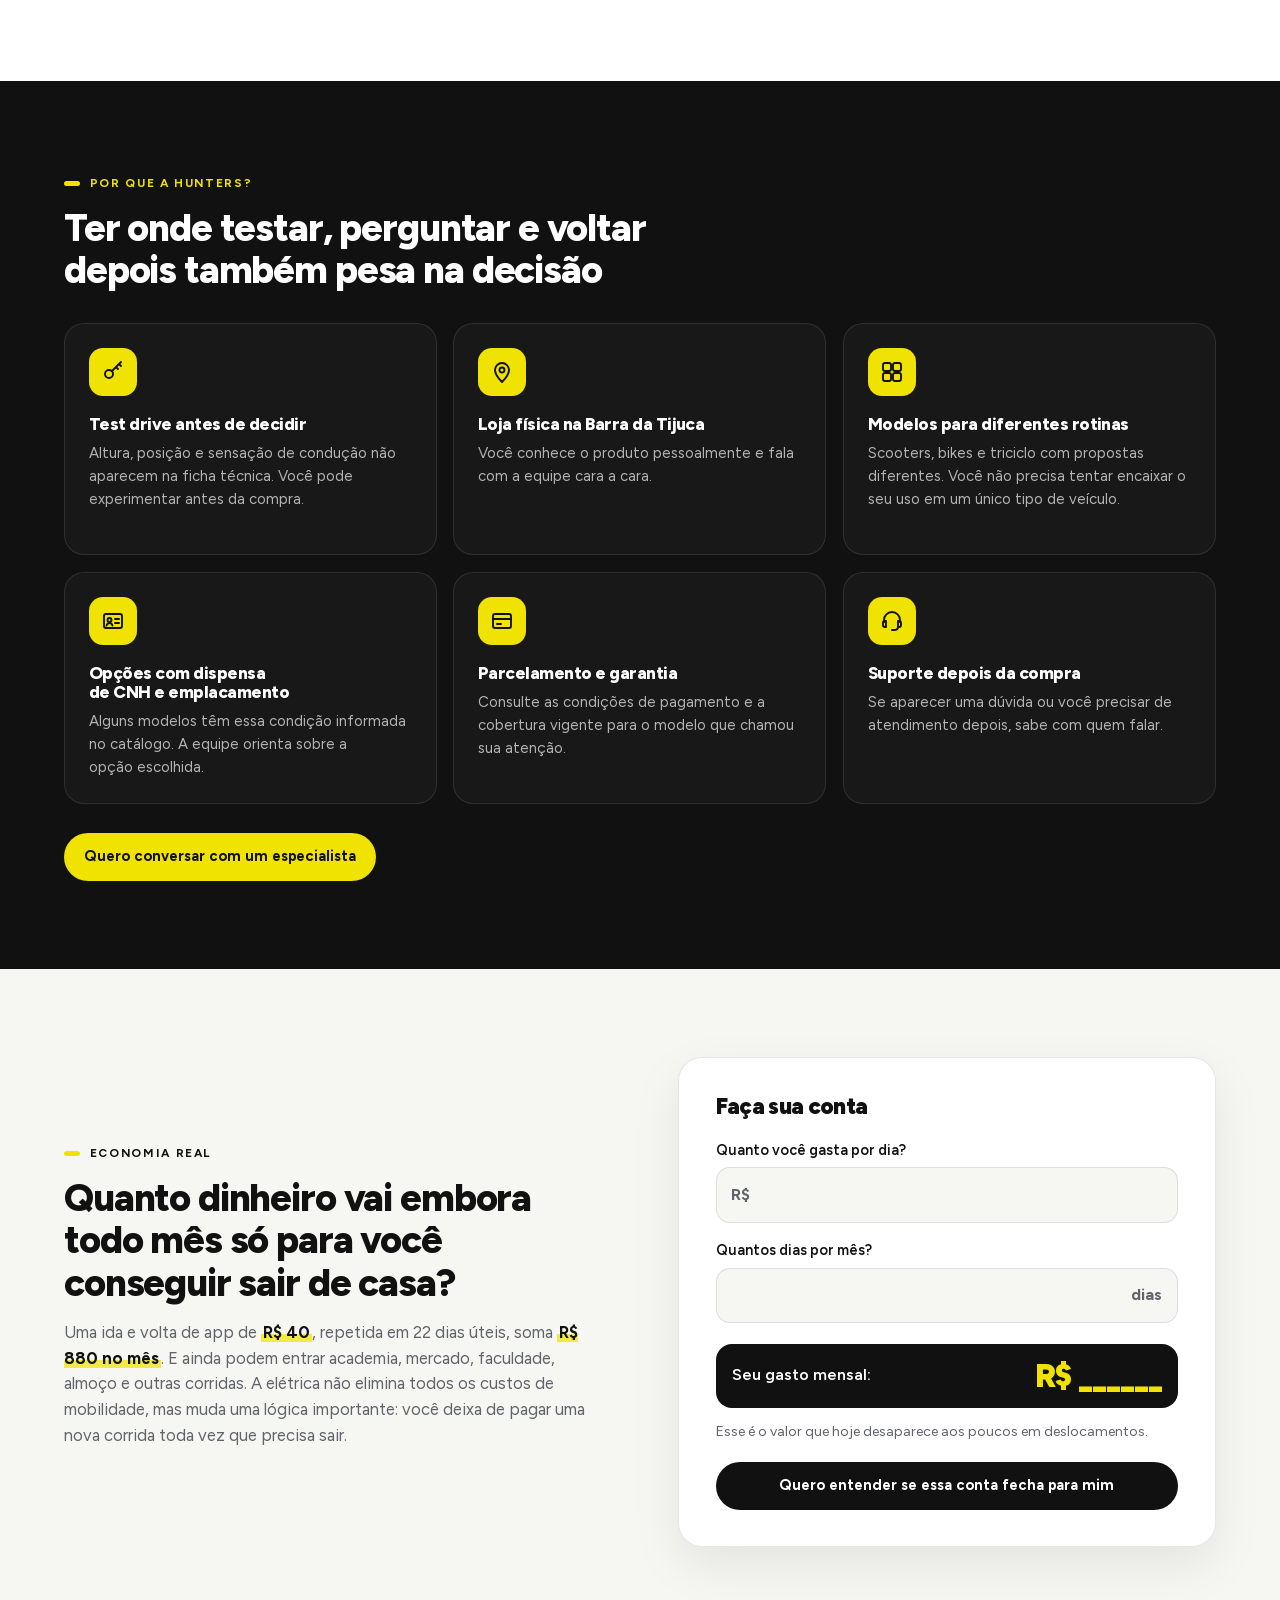
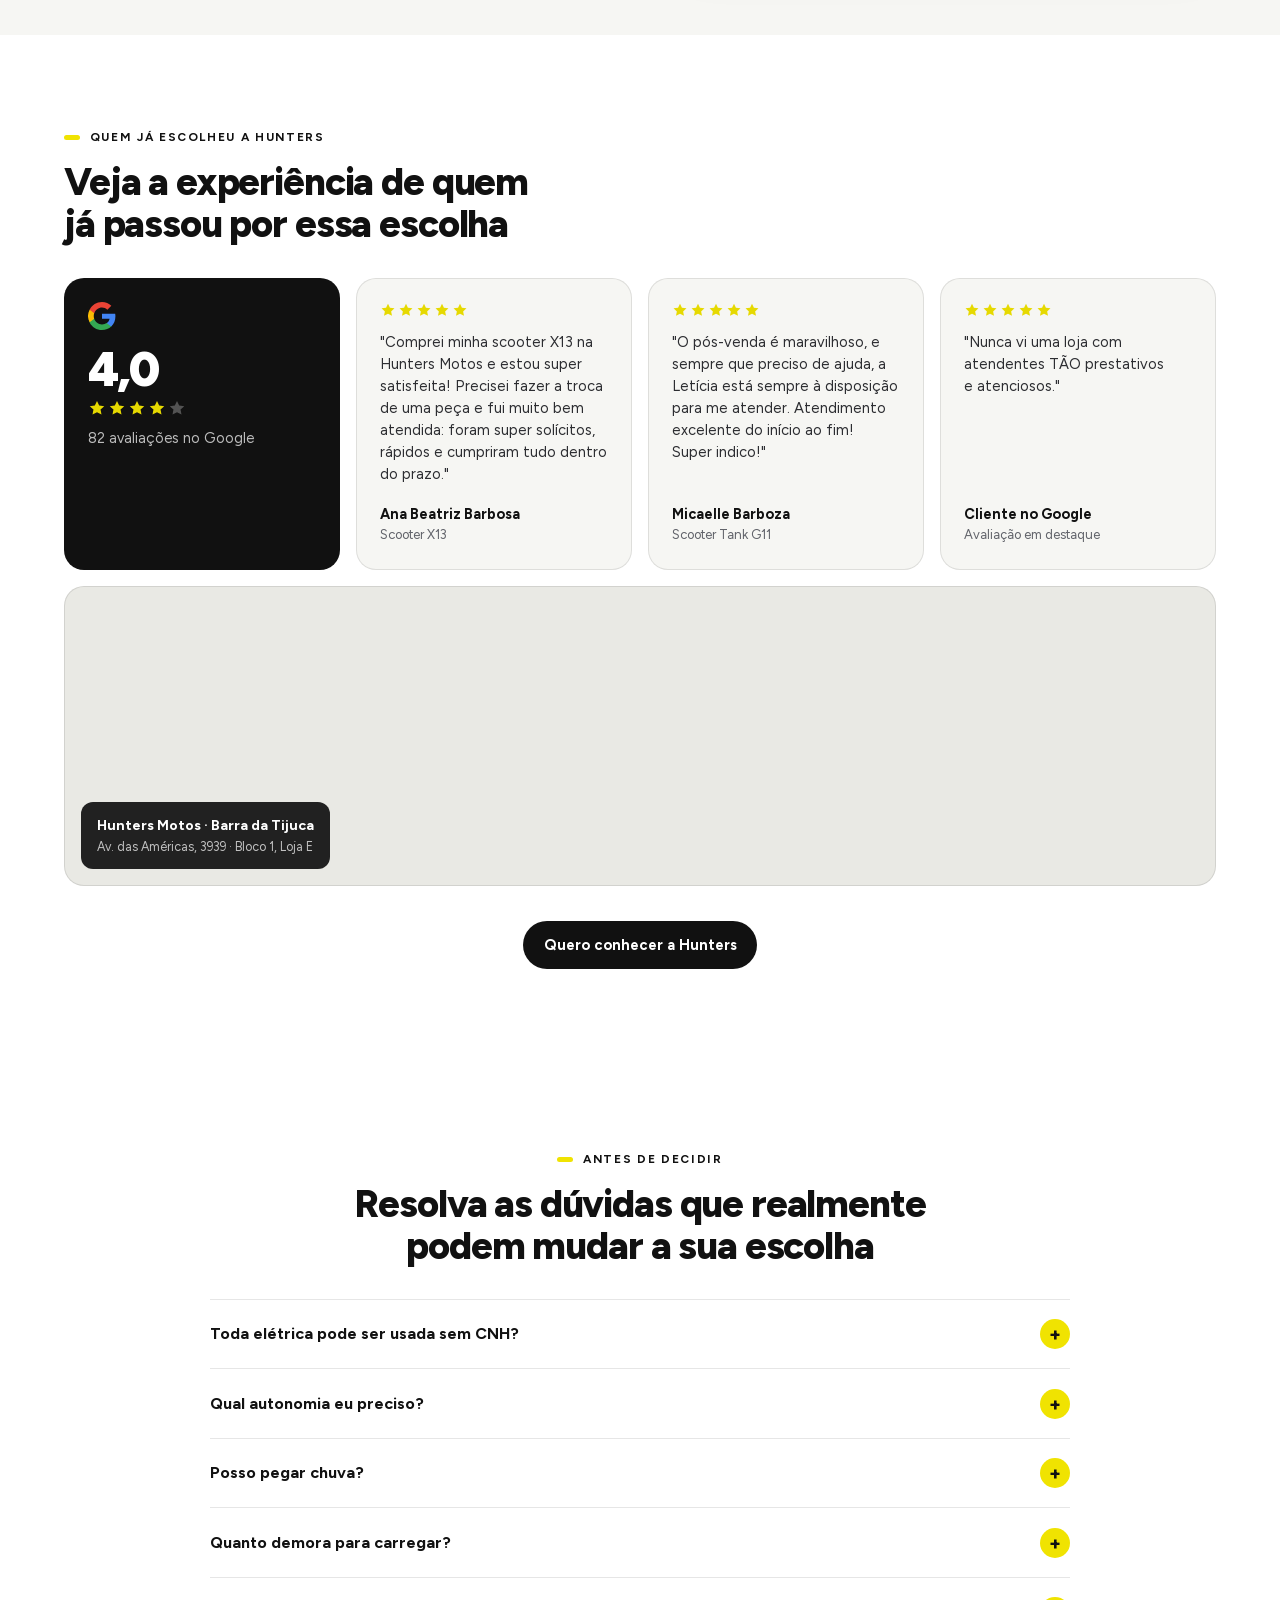
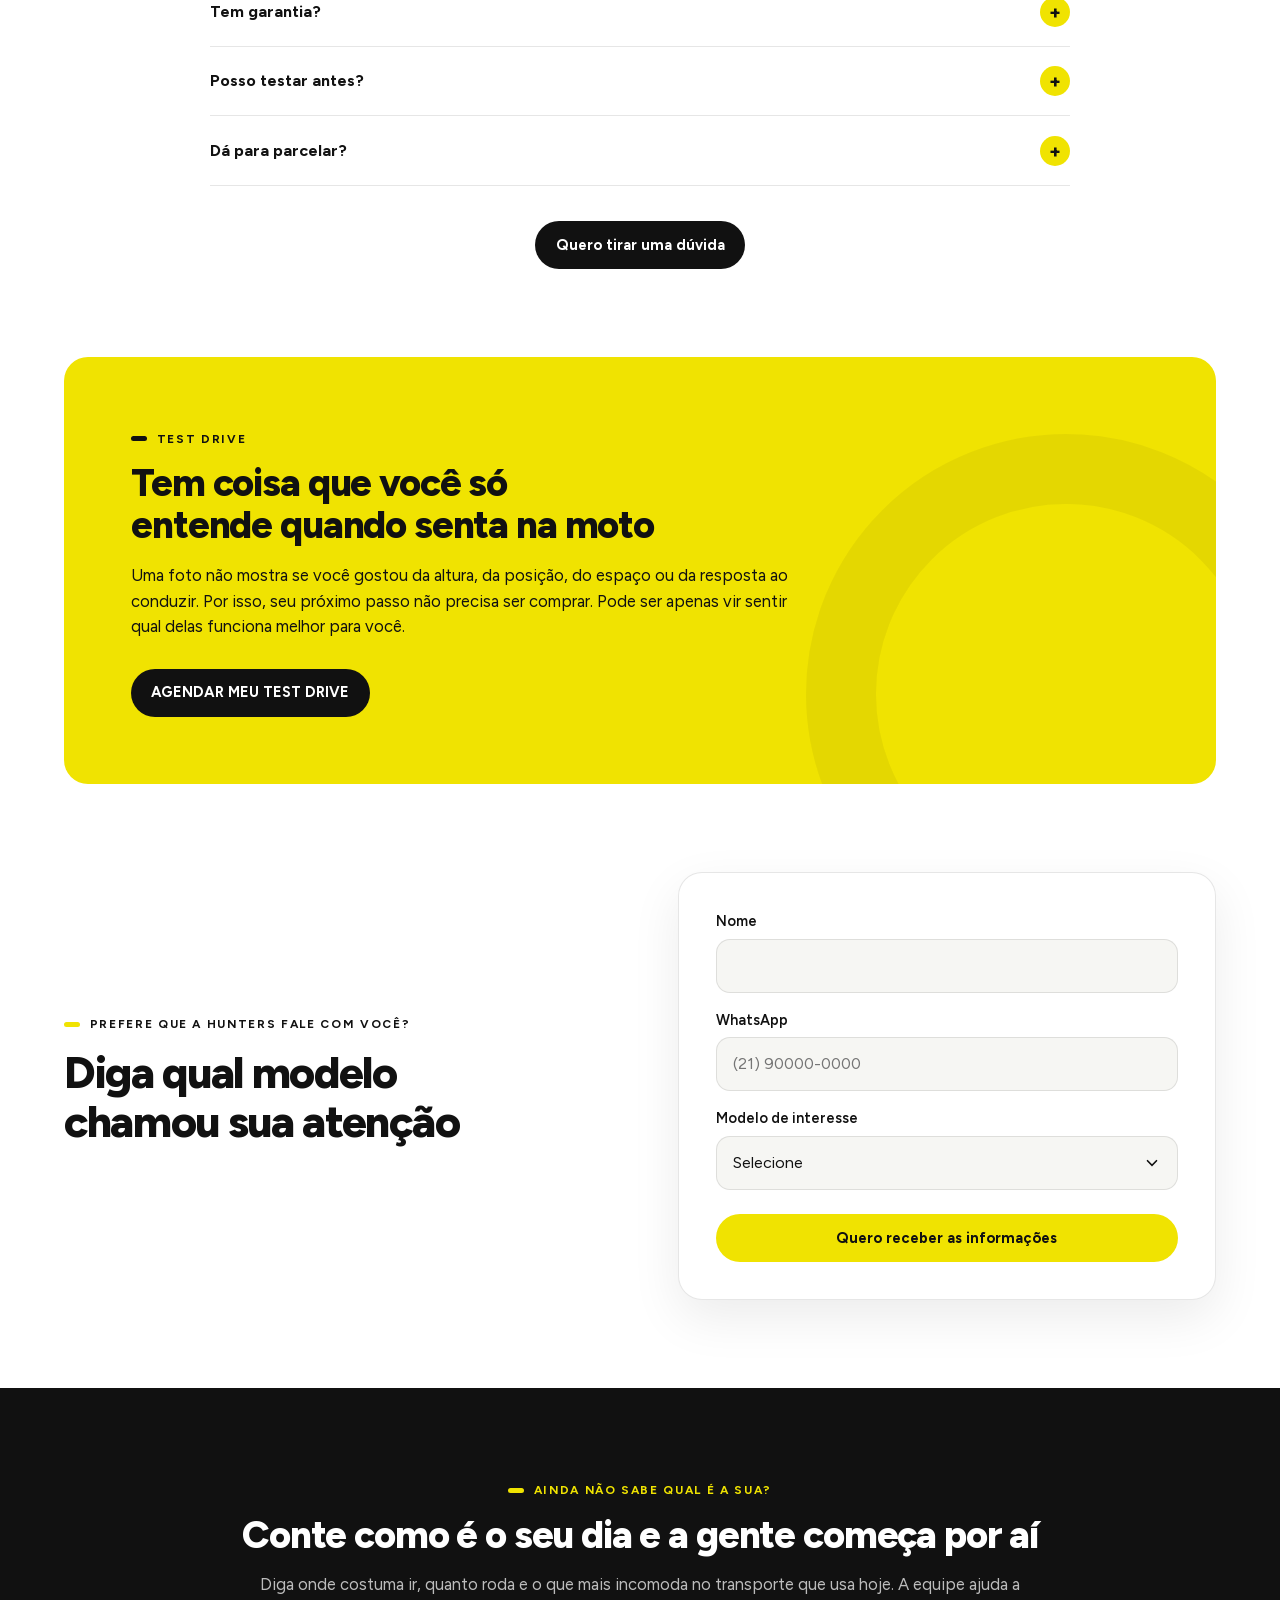
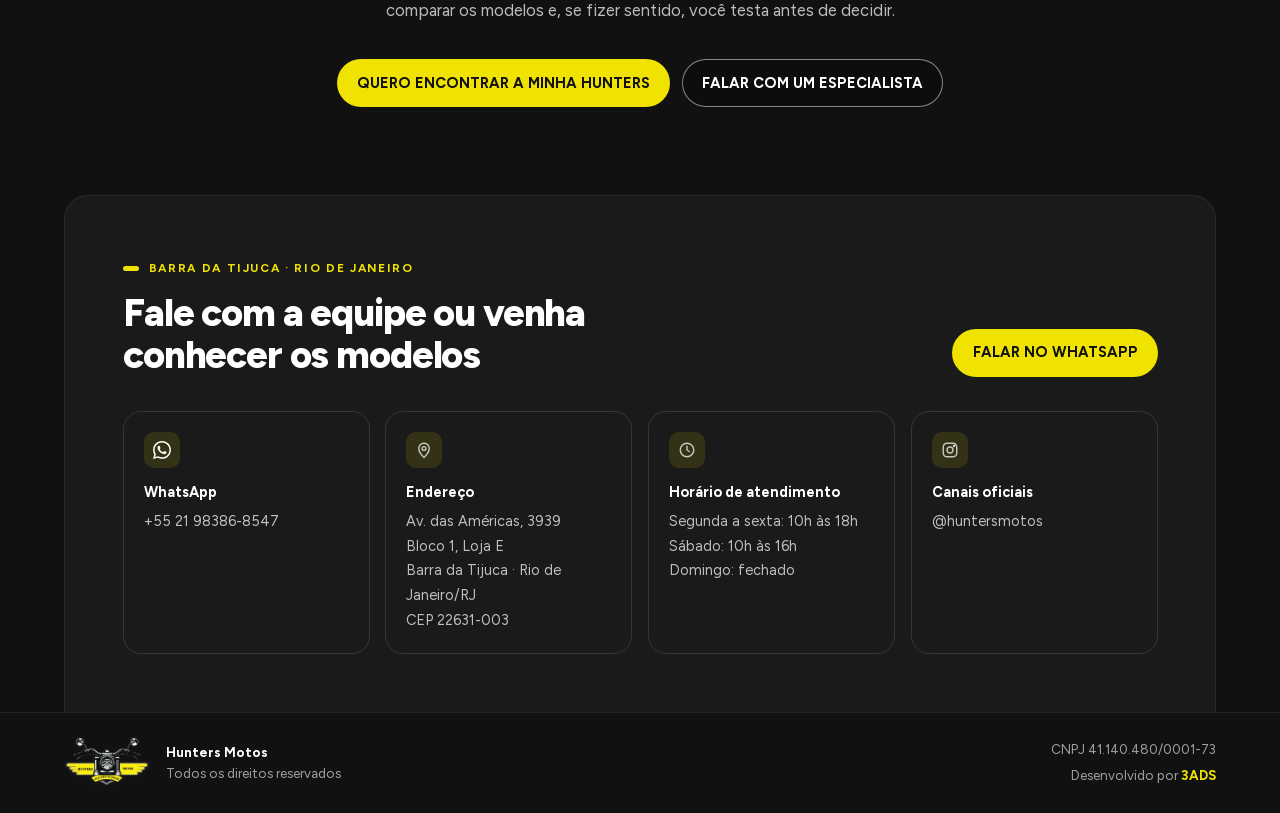
==== commit 20281df9: "feat: route contact CTAs through SPAR" ====
--- a/index.html
+++ b/index.html
@@ -118,7 +118,7 @@
     <a class="brand" href="#topo" aria-label="Hunters Motos — início"><img src="assets/images/logo-hunters-194.webp" srcset="assets/images/logo-hunters-194.webp 194w, assets/images/logo-hunters.webp 388w" sizes="94px" alt="Hunters Motos · Electric Scooter" width="194" height="115" decoding="async"></a>
     <nav class="nav-links" aria-label="Principal">
       <a href="#modelos">Modelos</a><a href="#por-que">Por que a Hunters?</a><a href="#duvidas">Dúvidas</a><a href="#test-drive">Test drive</a>
-      <a class="btn btn-small" data-whatsapp data-message="Oi, Hunters! Vi os modelos no site e quero agendar um test drive. Pode me passar os horários?">Agendar meu test drive</a>
+      <a class="btn btn-small" href="https://spar.3ads.com.br/l/atendimento-hunters-43r8" data-whatsapp data-message="Oi, Hunters! Vi os modelos no site e quero agendar um test drive. Pode me passar os horários?">Agendar meu test drive</a>
     </nav>
   </div></header>
 
@@ -136,7 +136,7 @@
         <p class="lead hero-reveal hero-reveal-copy">Encontre uma elétrica que faça sentido para a sua rotina, conheça os modelos de perto e faça um test drive antes de decidir.</p>
         <div class="hero-actions hero-reveal hero-reveal-actions">
           <a class="btn" href="#modelos">Descobrir qual é a minha Hunters</a>
-          <a class="btn btn-outline" data-whatsapp data-message="Oi, Hunters! Vi os modelos no site e quero agendar um test drive. Pode me passar os horários?">Agendar meu test drive</a>
+          <a class="btn btn-outline" href="https://spar.3ads.com.br/l/atendimento-hunters-43r8" data-whatsapp data-message="Oi, Hunters! Vi os modelos no site e quero agendar um test drive. Pode me passar os horários?">Agendar meu test drive</a>
         </div>
       </div></div>
     </section>
@@ -167,7 +167,7 @@
             <p class="product-desc">Pensada para vários deslocamentos urbanos entre uma recarga e outra.</p>
             <ul class="spec-list"><li>Até 40 km de autonomia</li><li>Bateria de 20Ah</li><li>Velocidade de até 32 km/h</li><li>Painel NFC</li><li>Alarme antifurto</li><li>Trava de disco</li><li>Amortecedores reforçados</li><li>Dispensa de CNH e emplacamento informada no catálogo</li></ul>
             <p class="why"><span class="why-icon" data-icon="store"></span>Teste na Barra e consulte parcelamento e garantia.</p>
-            <a class="btn btn-dark" data-whatsapp data-message="Oi, Hunters! Quero sentir a X11 1000W de perto.">Quero sentir a X11 de perto</a>
+            <a class="btn btn-dark" href="https://spar.3ads.com.br/l/atendimento-hunters-43r8" data-whatsapp data-message="Oi, Hunters! Quero sentir a X11 1000W de perto.">Quero sentir a X11 de perto</a>
           </div>
         </article>
 
@@ -179,7 +179,7 @@
             <p class="product-desc">Resolva mais de um deslocamento no dia sem chamar uma nova corrida a cada parada.</p>
             <ul class="spec-list"><li>Até 40 km de autonomia</li><li>Bateria de lítio de 20Ah</li><li>Capacidade para até 200 kg</li><li>Painel NFC</li><li>Alarme</li><li>Amortecedores reforçados</li><li>Compartimento para segunda bateria</li><li>Dispensa de CNH e emplacamento informada no catálogo</li></ul>
             <p class="why"><span class="why-icon" data-icon="store"></span>Compare com a X11 e a X14 e sinta qual tamanho funciona melhor.</p>
-            <a class="btn btn-dark" data-whatsapp data-message="Oi, Hunters! Quero conhecer a X13 de perto.">Quero conhecer a X13 de perto</a>
+            <a class="btn btn-dark" href="https://spar.3ads.com.br/l/atendimento-hunters-43r8" data-whatsapp data-message="Oi, Hunters! Quero conhecer a X13 de perto.">Quero conhecer a X13 de perto</a>
           </div>
         </article>
 
@@ -191,7 +191,7 @@
             <p class="product-desc">Pensada para uso frequente e mais autonomia nos seus&nbsp;deslocamentos.</p>
             <ul class="spec-list"><li>Até 40 km de autonomia</li><li>Velocidade de até 32 km/h</li><li>Bateria de 20Ah</li><li>Painel NFC</li><li>Amortecedores reforçados</li><li>Sensores de freio</li><li>Alarme</li><li>Compartimento para segunda bateria</li><li>Dispensa de CNH e emplacamento informada no catálogo</li></ul>
             <p class="why"><span class="why-icon" data-icon="store"></span>Faça test drive e compare ergonomia e condução antes de escolher.</p>
-            <a class="btn btn-dark" data-whatsapp data-message="Oi, Hunters! Quero testar a X14.">Quero testar a X14</a>
+            <a class="btn btn-dark" href="https://spar.3ads.com.br/l/atendimento-hunters-43r8" data-whatsapp data-message="Oi, Hunters! Quero testar a X14.">Quero testar a X14</a>
           </div>
         </article>
       </div>
@@ -207,7 +207,7 @@
             <p class="product-desc">Mais margem para trajetos maiores e uma resposta mais forte na condução.</p>
             <ul class="spec-list"><li>Até 55 km de autonomia</li><li>Velocidade de até 70 km/h</li><li>Bateria de lítio de 25Ah / 60V</li><li>Sistema de ré</li><li>Painel NFC</li><li>Bluetooth</li><li>Alarme com bloqueio</li><li>Indicação de proteção IP65</li><li>Compartimento para segunda bateria</li></ul>
             <p class="why"><span class="why-icon" data-icon="store"></span>Teste lado a lado com a X11 1000W e veja qual combina com você.</p>
-            <a class="btn btn-dark" data-whatsapp data-message="Oi, Hunters! Quero testar a X11 3000W.">Quero testar a X11 3000W</a>
+            <a class="btn btn-dark" href="https://spar.3ads.com.br/l/atendimento-hunters-43r8" data-whatsapp data-message="Oi, Hunters! Quero testar a X11 3000W.">Quero testar a X11 3000W</a>
           </div>
         </article>
 
@@ -219,7 +219,7 @@
             <p class="product-desc">Mais força para trajetos curtos, sem pagar por autonomia que você não vai usar.</p>
             <ul class="spec-list"><li>Motor de 1500W</li><li>Até 25 km de autonomia</li><li>Velocidade de até 35 km/h</li><li>Três níveis de velocidade</li><li>Bluetooth</li><li>Painel NFC</li><li>Trava de disco</li></ul>
             <p class="why"><span class="why-icon" data-icon="store"></span>Conte quanto você roda e descubra se 25 km já resolvem.</p>
-            <a class="btn btn-dark" data-whatsapp data-message="Oi, Hunters! Quero ver se a X9 é para mim.">Quero ver se a X9 é para mim</a>
+            <a class="btn btn-dark" href="https://spar.3ads.com.br/l/atendimento-hunters-43r8" data-whatsapp data-message="Oi, Hunters! Quero ver se a X9 é para mim.">Quero ver se a X9 é para mim</a>
           </div>
         </article>
       </div>
@@ -227,7 +227,7 @@
       <div class="container">
         <aside class="compare-banner">
           <div class="compare-copy"><h3>Está entre as duas X11?</h3><p>Mais potência não significa automaticamente uma escolha melhor. Conte onde pretende rodar, com que frequência e o que espera da moto.</p></div>
-          <a class="btn btn-dark" data-whatsapp data-message="Oi, Hunters! Quero comparar as duas X11 (1000W e 3000W).">Quero comparar as duas</a>
+          <a class="btn btn-dark" href="https://spar.3ads.com.br/l/atendimento-hunters-43r8" data-whatsapp data-message="Oi, Hunters! Quero comparar as duas X11 (1000W e 3000W).">Quero comparar as duas</a>
         </aside>
       </div>
 
@@ -242,7 +242,7 @@
             <p class="product-desc">Para distâncias curtas demais para pagar transporte e longas demais para ir a pé.</p>
             <ul class="spec-list"><li>Até 32 km de autonomia</li><li>Motor de 600W</li><li>Bateria de lítio de 20Ah</li><li>Cesta dianteira</li><li>Suporte para celular</li><li>Carregador para celular</li></ul>
             <p class="why"><span class="why-icon" data-icon="store"></span>Compare com uma scooter e veja qual formato combina com seu dia.</p>
-            <a class="btn btn-dark" data-whatsapp data-message="Oi, Hunters! Quero a M16.">Quero a M16</a>
+            <a class="btn btn-dark" href="https://spar.3ads.com.br/l/atendimento-hunters-43r8" data-whatsapp data-message="Oi, Hunters! Quero a M16.">Quero a M16</a>
           </div>
         </article>
 
@@ -254,7 +254,7 @@
             <p class="product-desc">Recursos simples que ajudam quando o veículo entra na rotina.</p>
             <ul class="spec-list"><li>Motor de 500W</li><li>Bateria de lítio de 20Ah</li><li>Capacidade para até 130 kg</li><li>Cesta</li><li>Suporte para celular</li><li>Carregador para celular</li><li>Bluetooth</li><li>Porta-acessórios</li></ul>
             <p class="why"><span class="why-icon" data-icon="store"></span>Veja o tamanho de perto e tire dúvidas sobre o enquadramento do modelo.</p>
-            <a class="btn btn-dark" data-whatsapp data-message="Oi, Hunters! Quero ver a T6 de perto.">Quero ver a T6 de perto</a>
+            <a class="btn btn-dark" href="https://spar.3ads.com.br/l/atendimento-hunters-43r8" data-whatsapp data-message="Oi, Hunters! Quero ver a T6 de perto.">Quero ver a T6 de perto</a>
           </div>
         </article>
 
@@ -266,7 +266,7 @@
             <p class="product-desc">Praticidade para trabalho perto, mercado e pequenas tarefas.</p>
             <ul class="spec-list"><li>Até 30 km de autonomia</li><li>Motor de 800W</li><li>Velocidade de até 32 km/h</li><li>Cesta embutida</li></ul>
             <p class="why"><span class="why-icon" data-icon="store"></span>Compare com as outras bikes e não pague por recursos que não vai usar.</p>
-            <a class="btn btn-dark" data-whatsapp data-message="Oi, Hunters! Quero conhecer a Bike Pop.">Quero conhecer a Bike Pop</a>
+            <a class="btn btn-dark" href="https://spar.3ads.com.br/l/atendimento-hunters-43r8" data-whatsapp data-message="Oi, Hunters! Quero conhecer a Bike Pop.">Quero conhecer a Bike Pop</a>
           </div>
         </article>
       </div>
@@ -282,7 +282,7 @@
             <p class="product-desc">Para levar compras, pequenos volumes ou outra pessoa.</p>
             <ul class="spec-list"><li>Até 40 km de autonomia</li><li>Capacidade para até 200 kg</li><li>Cesta dianteira</li><li>Espaço para até duas pessoas</li><li>Dispensa de CNH e emplacamento informada no catálogo</li></ul>
             <p class="why"><span class="why-icon" data-icon="store"></span>Sente, veja o espaço e faça um test drive antes de decidir.</p>
-            <a class="btn btn-dark" data-whatsapp data-message="Oi, Hunters! Quero conhecer o triciclo de perto.">Quero conhecer o triciclo de perto</a>
+            <a class="btn btn-dark" href="https://spar.3ads.com.br/l/atendimento-hunters-43r8" data-whatsapp data-message="Oi, Hunters! Quero conhecer o triciclo de perto.">Quero conhecer o triciclo de perto</a>
           </div>
         </article>
       </div>
@@ -299,7 +299,7 @@
         <article class="service-card"><div class="service-icon" data-icon="card"></div><h3>Parcelamento e garantia</h3><p>Consulte as condições de pagamento e a cobertura vigente para o modelo que chamou sua atenção.</p></article>
         <article class="service-card"><div class="service-icon" data-icon="headset"></div><h3>Suporte depois da compra</h3><p>Se aparecer uma dúvida ou você precisar de atendimento depois, sabe com quem falar.</p></article>
       </div>
-      <div class="hero-actions"><a class="btn" data-whatsapp data-message="Oi, Hunters! Quero conversar com um especialista.">Quero conversar com um especialista</a></div>
+      <div class="hero-actions"><a class="btn" href="https://spar.3ads.com.br/l/atendimento-hunters-43r8" data-whatsapp data-message="Oi, Hunters! Quero conversar com um especialista.">Quero conversar com um especialista</a></div>
     </div></section>
 
     <!-- 05 ECONOMIA REAL -->
@@ -315,7 +315,7 @@
         <label class="field"><span>Quantos dias por mês?</span><span class="input-wrap"><input type="number" inputmode="numeric" min="0" max="31" name="days" aria-label="Quantos dias por mês"><em>dias</em></span></label>
         <div class="calc-result"><span>Seu gasto mensal:</span><strong data-calc-result aria-live="polite">R$ ______</strong></div>
         <p class="calc-note">Esse é o valor que hoje desaparece aos poucos em&nbsp;deslocamentos.</p>
-        <a class="btn btn-dark" data-whatsapp data-calc-cta data-message="Oi, Hunters! Quero entender se essa conta fecha para mim.">Quero entender se essa conta fecha para mim</a>
+        <a class="btn btn-dark" href="https://spar.3ads.com.br/l/atendimento-hunters-43r8" data-whatsapp data-calc-cta data-message="Oi, Hunters! Quero entender se essa conta fecha para mim.">Quero entender se essa conta fecha para mim</a>
       </form>
     </div></section>
 
@@ -346,7 +346,7 @@
         </article>
       </div>
       <div class="map-card"><iframe title="Mapa da loja Hunters Motos na Barra da Tijuca" src="https://www.google.com/maps/embed?pb=!1m18!1m12!1m3!1d3675.3804628356756!2d-43.356809285433156!3d-23.000577884961708!2m3!1f0!2f0!3f0!3m2!1i1024!2i768!4f13.1!3m3!1m2!1s0x9bdac9eb0ab1e5%3A0x9dc4954e50f81941!2sAv.%20das%20Am%C3%A9ricas%2C%203939%20-%20Barra%20da%20Tijuca%2C%20Rio%20de%20Janeiro%20-%20RJ%2C%2022631-003!5e0!3m2!1spt-BR!2sbr!4v1698156497630!5m2!1spt-BR!2sbr" width="1024" height="768" loading="lazy" referrerpolicy="no-referrer-when-downgrade"></iframe><div class="map-note"><strong>Hunters Motos · Barra da Tijuca</strong><span>Av. das Américas, 3939 · Bloco 1, Loja E</span></div></div>
-      <div class="hero-actions center"><a class="btn btn-dark" data-whatsapp data-message="Oi, Hunters! Quero conhecer a Hunters.">Quero conhecer a Hunters</a></div>
+      <div class="hero-actions center"><a class="btn btn-dark" href="https://spar.3ads.com.br/l/atendimento-hunters-43r8" data-whatsapp data-message="Oi, Hunters! Quero conhecer a Hunters.">Quero conhecer a Hunters</a></div>
     </div></section>
 
     <!-- 07 FAQ -->
@@ -361,7 +361,7 @@
         <details class="faq-item"><summary>Posso testar antes?</summary><p>Sim. O test drive pode ser agendado na loja da Barra da Tijuca.</p></details>
         <details class="faq-item"><summary>Dá para parcelar?</summary><p>Sim. A equipe informa as condições disponíveis para o modelo escolhido.</p></details>
       </div>
-      <div class="hero-actions center"><a class="btn btn-dark" data-whatsapp data-message="Oi, Hunters! Quero tirar uma dúvida.">Quero tirar uma dúvida</a></div>
+      <div class="hero-actions center"><a class="btn btn-dark" href="https://spar.3ads.com.br/l/atendimento-hunters-43r8" data-whatsapp data-message="Oi, Hunters! Quero tirar uma dúvida.">Quero tirar uma dúvida</a></div>
     </div></section>
 
     <!-- 08 TEST DRIVE -->
@@ -369,7 +369,7 @@
       <p class="eyebrow">Test drive</p>
       <h2>Tem coisa que você só entende quando senta na moto</h2>
       <p>Uma foto não mostra se você gostou da altura, da posição, do espaço ou da resposta ao conduzir. Por isso, seu próximo passo não precisa ser comprar. Pode ser apenas vir sentir qual delas funciona melhor para você.</p>
-      <a class="btn btn-dark" data-whatsapp data-message="Oi, Hunters! Vi os modelos no site e quero agendar um test drive. Pode me passar os horários?">AGENDAR MEU TEST DRIVE</a>
+      <a class="btn btn-dark" href="https://spar.3ads.com.br/l/atendimento-hunters-43r8" data-whatsapp data-message="Oi, Hunters! Vi os modelos no site e quero agendar um test drive. Pode me passar os horários?">AGENDAR MEU TEST DRIVE</a>
     </div></div></section>
 
     <!-- 09 FORM -->
@@ -392,8 +392,8 @@
       <h2>Conte como é o seu dia e a gente começa por aí</h2>
       <p>Diga onde costuma ir, quanto roda e o que mais incomoda no transporte que usa hoje. A equipe ajuda a comparar os modelos e, se fizer sentido, você testa antes de decidir.</p>
       <div class="hero-actions center">
-        <a class="btn" data-whatsapp data-message="Oi, Hunters! Estou procurando uma elétrica para a minha rotina e ainda não sei qual modelo escolher. Pode me ajudar?">QUERO ENCONTRAR A MINHA HUNTERS</a>
-        <a class="btn btn-outline" data-whatsapp data-message="Oi, Hunters! Estou procurando uma elétrica para a minha rotina e ainda não sei qual modelo escolher. Pode me ajudar?">FALAR COM UM ESPECIALISTA</a>
+        <a class="btn" href="https://spar.3ads.com.br/l/atendimento-hunters-43r8" data-whatsapp data-message="Oi, Hunters! Estou procurando uma elétrica para a minha rotina e ainda não sei qual modelo escolher. Pode me ajudar?">QUERO ENCONTRAR A MINHA HUNTERS</a>
+        <a class="btn btn-outline" href="https://spar.3ads.com.br/l/atendimento-hunters-43r8" data-whatsapp data-message="Oi, Hunters! Estou procurando uma elétrica para a minha rotina e ainda não sei qual modelo escolher. Pode me ajudar?">FALAR COM UM ESPECIALISTA</a>
       </div>
     </div></section>
 
@@ -401,10 +401,10 @@
     <section class="contact-section" id="contato"><div class="container"><div class="contact-panel">
       <div class="contact-top">
         <div><p class="eyebrow">BARRA DA TIJUCA · RIO DE JANEIRO</p><h2>Fale com a equipe ou venha conhecer os modelos</h2></div>
-        <a class="btn" data-whatsapp data-message="Oi, Hunters! Quero falar com a equipe.">FALAR NO WHATSAPP</a>
+        <a class="btn" href="https://spar.3ads.com.br/l/atendimento-hunters-43r8" data-whatsapp data-message="Oi, Hunters! Quero falar com a equipe.">FALAR NO WHATSAPP</a>
       </div>
       <div class="stores">
-        <div class="store"><span class="store-icon" data-icon="whatsapp"></span><strong>WhatsApp</strong><a data-whatsapp data-message="Oi, Hunters! Quero falar com a equipe.">+55 21 98386-8547</a></div>
+        <div class="store"><span class="store-icon" data-icon="whatsapp"></span><strong>WhatsApp</strong><a href="https://spar.3ads.com.br/l/atendimento-hunters-43r8" data-whatsapp data-message="Oi, Hunters! Quero falar com a equipe.">+55 21 98386-8547</a></div>
         <div class="store"><span class="store-icon" data-icon="pin"></span><strong>Endereço</strong><span>Av. das Américas, 3939<br>Bloco 1, Loja E<br>Barra da Tijuca · Rio de Janeiro/RJ<br>CEP 22631-003</span></div>
         <div class="store"><span class="store-icon" data-icon="clock"></span><strong>Horário de atendimento</strong><span>Segunda a sexta: 10h às 18h<br>Sábado: 10h às 16h<br>Domingo: fechado</span></div>
         <div class="store"><span class="store-icon" data-icon="instagram"></span><strong>Canais oficiais</strong><a href="https://www.instagram.com/huntersmotos/" target="_blank" rel="noopener noreferrer" aria-label="Instagram da Hunters Motos">@huntersmotos</a></div>
@@ -417,7 +417,7 @@
     <div class="footer-meta"><span>CNPJ 41.140.480/0001-73</span><span>Desenvolvido por <a href="https://3ads.com.br/" target="_blank" rel="noopener noreferrer">3ADS</a></span></div>
   </div></footer>
 
-  <a class="floating-whatsapp" data-whatsapp data-message="Oi, Hunters! Estou procurando uma elétrica para a minha rotina e ainda não sei qual modelo escolher. Pode me ajudar?" aria-label="Falar no WhatsApp"></a>
-  <script src="assets/js/main.min.js?v=12" defer></script>
+  <a class="floating-whatsapp" href="https://spar.3ads.com.br/l/atendimento-hunters-43r8" data-whatsapp data-message="Oi, Hunters! Estou procurando uma elétrica para a minha rotina e ainda não sei qual modelo escolher. Pode me ajudar?" aria-label="Falar no WhatsApp"></a>
+  <script src="assets/js/main.min.js?v=13" defer></script>
 </body>
 </html>
